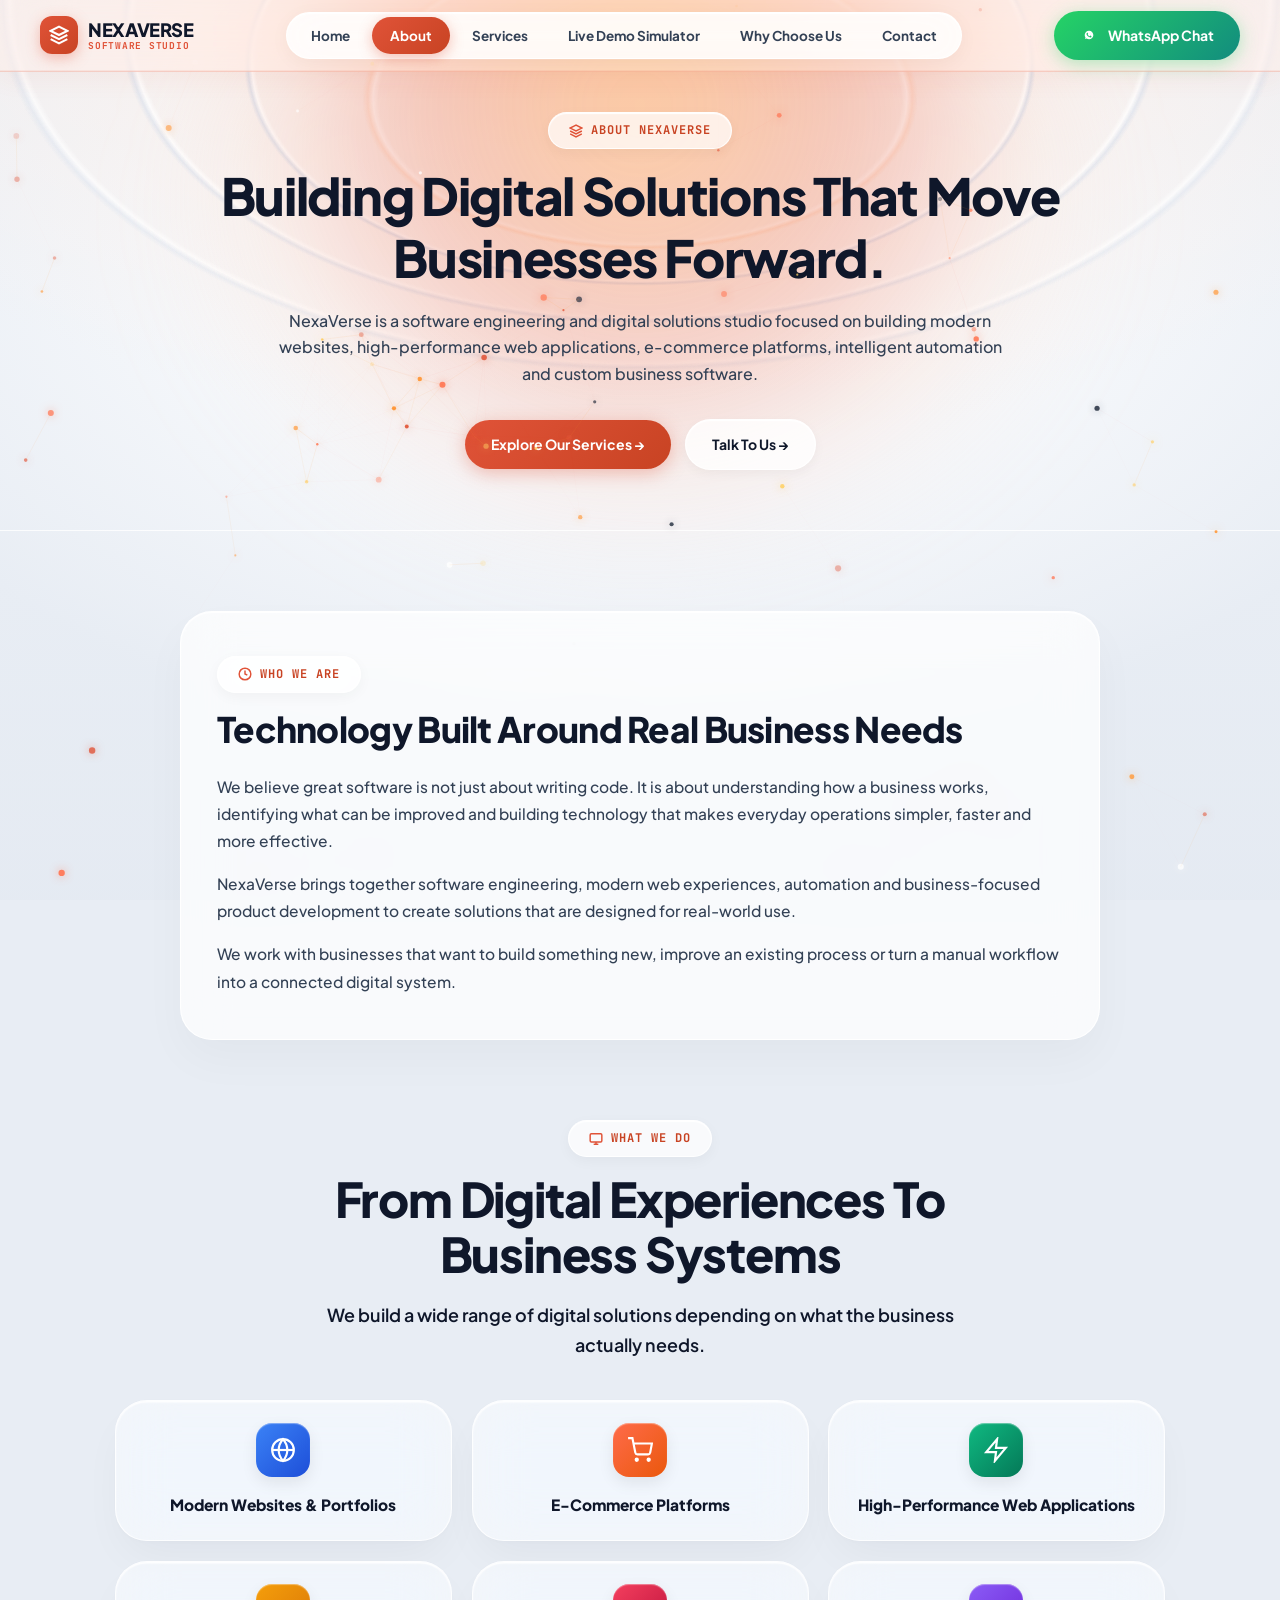
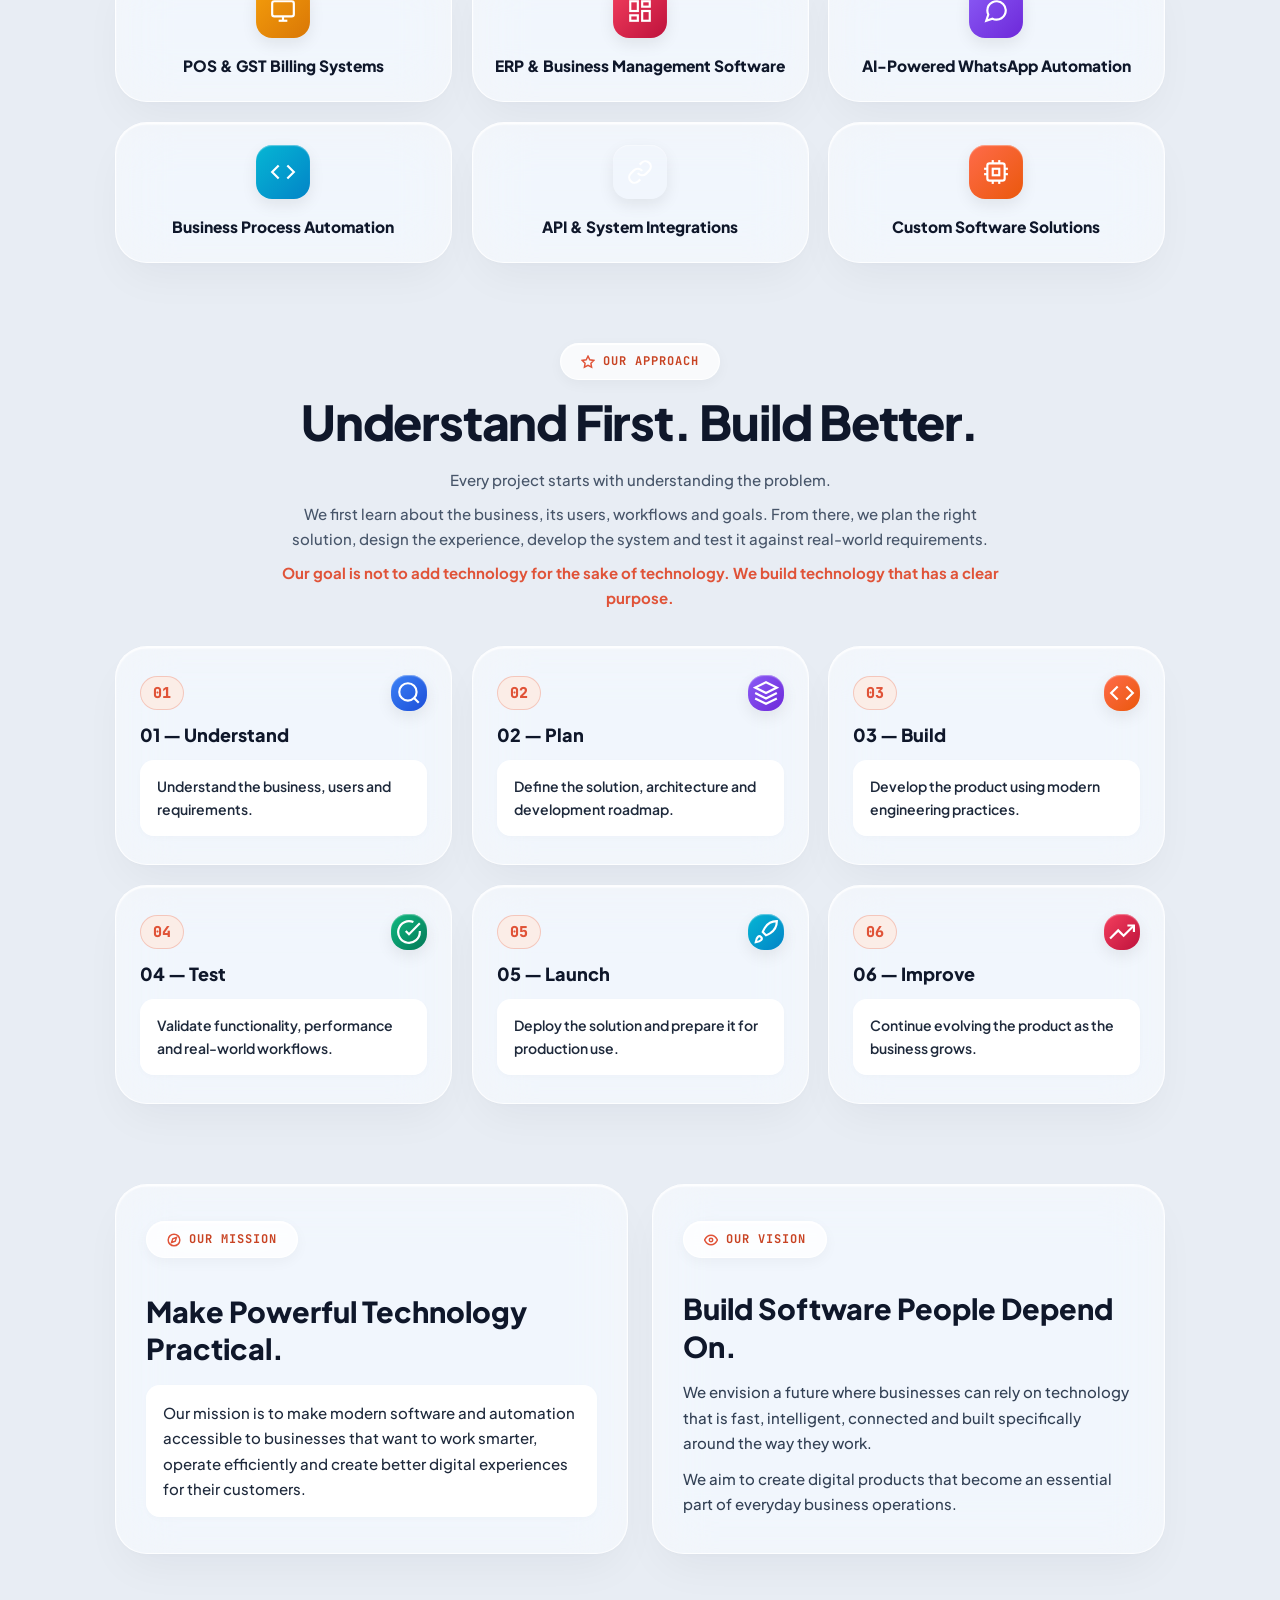
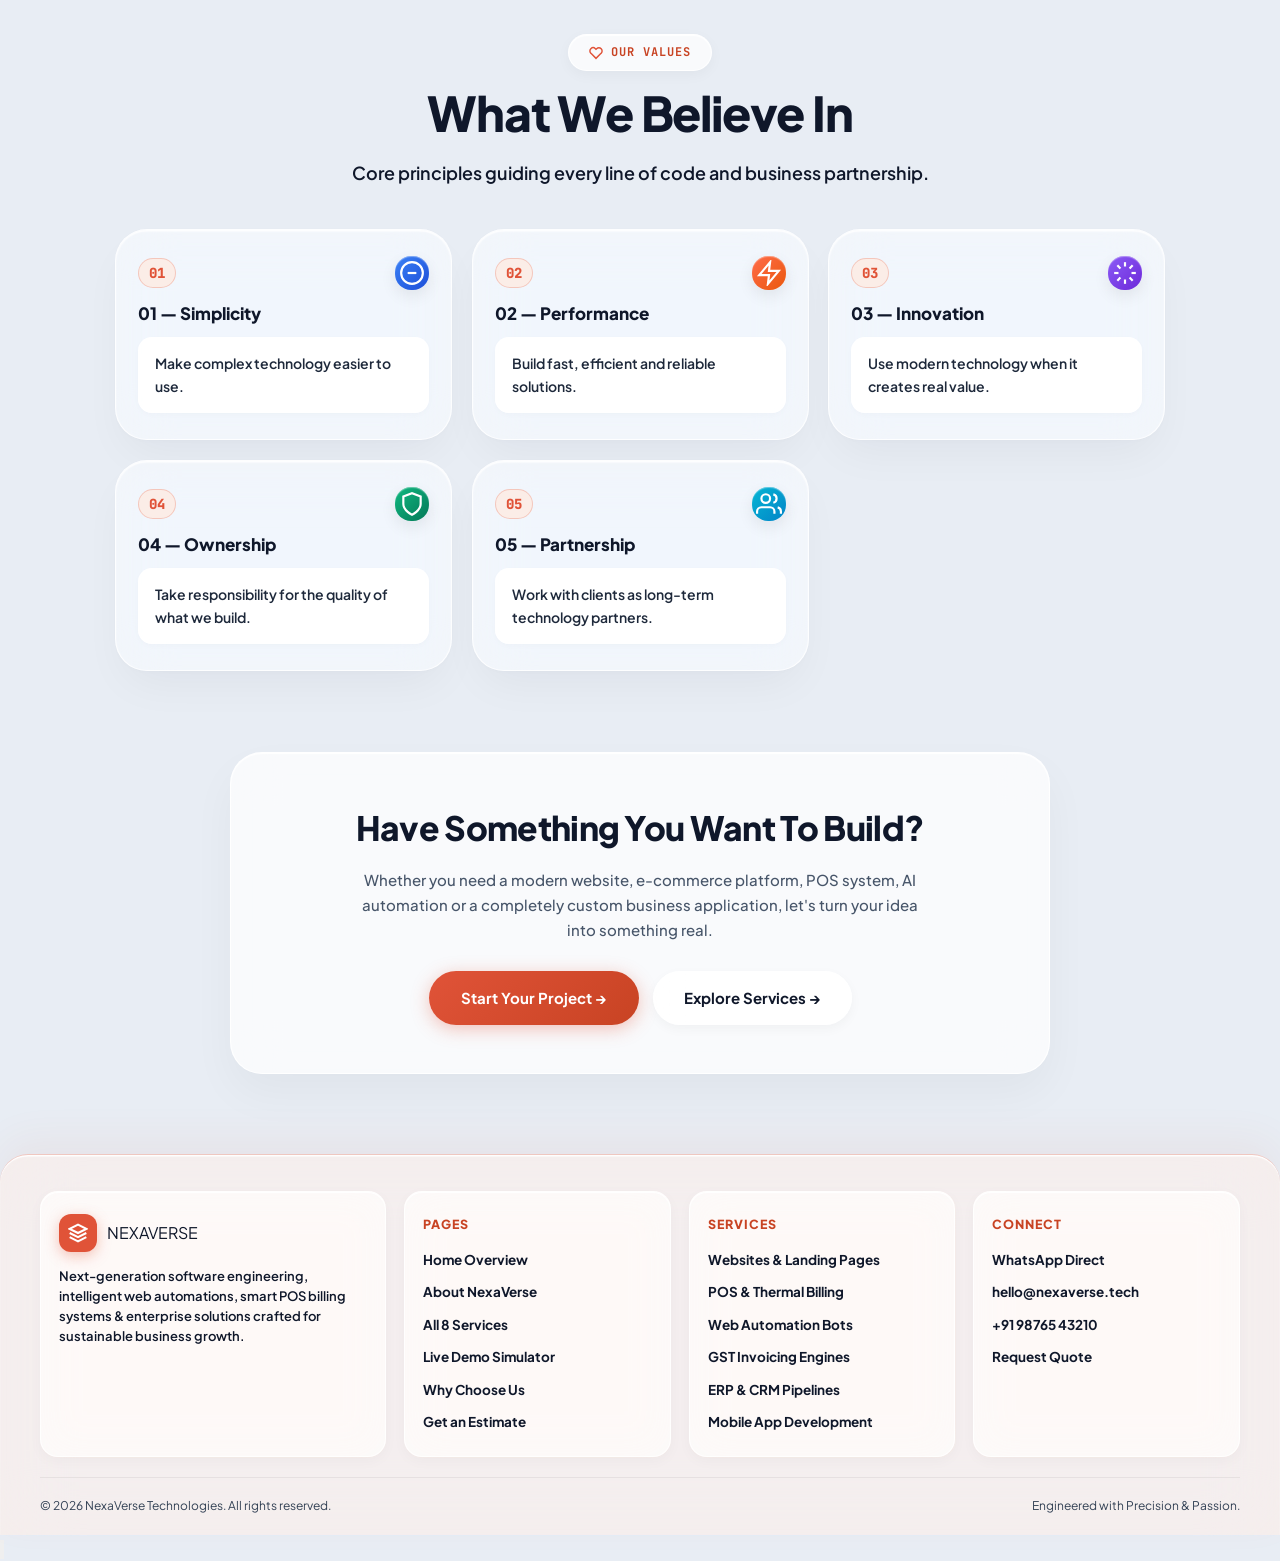
==== about.html @ d731caa4 "Initial website" ====
<!DOCTYPE html>
<html lang="en">
<head>
  <meta charset="UTF-8">
  <meta name="viewport" content="width=device-width, initial-scale=1.0">
  <title>About NexaVerse | Engineering & Digital Solutions Studio</title>
  <meta name="description" content="NexaVerse is a software engineering and digital solutions studio building modern websites, web apps, e-commerce, POS systems, and intelligent business automations.">
  
  <link rel="stylesheet" href="css/design-tokens.css">
  <link rel="stylesheet" href="css/style.css">
  <link rel="stylesheet" href="css/responsive.css">
</head>
<body>

  <!-- Ambient Horizon Orbit Rings & 3D Glowing Background -->
  <div class="site-bg-ambient" aria-hidden="true">
    <div class="bg-studio-rings"></div>
    <div class="bg-neural-glow-1"></div>
  </div>
  <canvas id="bg-canvas"></canvas>

  <!-- Navigation Bar -->
  <nav class="navbar" id="navbar">
    <div class="container navbar-container">
      <a href="index.html" class="brand-logo">
        <div class="logo-icon">
          <svg viewBox="0 0 24 24" fill="none" stroke="currentColor" stroke-width="2.5">
            <polygon points="12 2 2 7 12 12 22 7 12 2"></polygon>
            <polyline points="2 17 12 22 22 17"></polyline>
            <polyline points="2 12 12 17 22 12"></polyline>
          </svg>
        </div>
        <div class="brand-text-block">
          <span class="brand-name">NEXAVERSE</span>
          <span class="brand-tag">SOFTWARE STUDIO</span>
        </div>
      </a>

      <ul class="nav-menu" id="nav-menu">
        <li><a href="index.html" class="nav-link">Home</a></li>
        <li><a href="about.html" class="nav-link active">About</a></li>
        <li><a href="services.html" class="nav-link">Services</a></li>
        <li><a href="simulators.html" class="nav-link">Live Demo Simulator</a></li>
        <li><a href="why-us.html" class="nav-link">Why Choose Us</a></li>
        <li><a href="contact.html" class="nav-link">Contact</a></li>
      </ul>

      <div class="nav-actions">
        <a href="https://api.whatsapp.com/send?phone=919876543210&text=Hi%20NexaVerse,%20I%20want%20to%20discuss%20a%20project" target="_blank" class="btn btn-whatsapp">
          <svg width="18" height="18" viewBox="0 0 24 24" fill="currentColor">
            <path d="M12.031 6.172c-3.181 0-5.767 2.586-5.768 5.766-.001 1.298.38 2.27 1.019 3.287l-.582 2.128 2.182-.573c.978.58 1.911.928 3.145.929 3.178 0 5.767-2.587 5.768-5.766.001-3.187-2.575-5.771-5.764-5.771zm3.392 8.244c-.144.405-.837.774-1.17.824-.312.045-.694.072-2.189-.553-1.619-.676-2.652-2.327-2.733-2.434-.08-.106-.653-.872-.653-1.662 0-.79.414-1.178.559-1.341.144-.162.315-.203.42-.203.104 0 .209.002.301.006.096.004.226-.037.353.27.13.315.446 1.088.486 1.168.04.08.067.174.013.28-.053.106-.08.172-.16.265-.08.093-.169.208-.241.279-.08.08-.163.167-.07.327.094.16.417.689.896 1.115.617.549 1.137.719 1.297.799.16.08.254.07.348-.04.094-.108.401-.468.508-.629.107-.162.214-.135.361-.08.148.053.935.441 1.096.521.161.08.268.12.308.188.04.068.04.392-.104.797z"/>
          </svg>
          WhatsApp Chat
        </a>
        <button class="nav-toggle" id="nav-toggle" aria-label="Toggle navigation">
          <svg width="24" height="24" viewBox="0 0 24 24" fill="none" stroke="currentColor" stroke-width="2">
            <line x1="3" y1="12" x2="21" y2="12"></line>
            <line x1="3" y1="6" x2="21" y2="6"></line>
            <line x1="3" y1="18" x2="21" y2="18"></line>
          </svg>
        </button>
      </div>
    </div>
  </nav>

  <!-- Page Hero Header -->
  <header class="page-hero-header" style="padding:calc(var(--header-height) + 40px) 0 60px 0;">
    <div class="container" style="text-align:center;">
      <div class="section-badge" style="margin-bottom:16px;">
        <svg width="14" height="14" viewBox="0 0 24 24" fill="none" stroke="currentColor" stroke-width="2.5">
          <path d="M12 2L2 7l10 5 10-5-10-5z"></path>
          <path d="M2 17l10 5 10-5"></path>
          <path d="M2 12l10 5 10-5"></path>
        </svg>
        <span>ABOUT NEXAVERSE</span>
      </div>
      <h1 class="section-title" style="max-width:840px;margin:0 auto 20px auto;font-size:clamp(2rem, 4vw, 3.2rem);line-height:1.2;">
        Building Digital Solutions That Move Businesses Forward.
      </h1>
      <p class="section-subtitle" style="max-width:740px;margin:0 auto 32px auto;font-size:16px;line-height:1.65;color:#475569;font-weight:500;">
        NexaVerse is a software engineering and digital solutions studio focused on building modern websites, high-performance web applications, e-commerce platforms, intelligent automation and custom business software.
      </p>
      <div class="hero-actions" style="display:flex;justify-content:center;gap:14px;flex-wrap:wrap;">
        <a href="services.html" class="btn btn-primary">
          Explore Our Services &rarr;
        </a>
        <a href="contact.html" class="btn btn-secondary">
          Talk To Us &rarr;
        </a>
      </div>
    </div>
  </header>

  <!-- Main Content -->
  <main>

    <!-- SECTION 01: WHO WE ARE -->
    <section class="section" style="padding-top:20px;padding-bottom:60px;">
      <div class="container">
        <div style="background:rgba(255,255,255,0.72);backdrop-filter:blur(24px);-webkit-backdrop-filter:blur(24px);border:1px solid rgba(255,255,255,0.92);border-radius:var(--radius-xl);padding:44px 36px;box-shadow:inset 0 1px 1px #FFFFFF, 0 20px 45px rgba(0,0,0,0.03);max-width:920px;margin:0 auto;">
          <div class="section-badge" style="margin-bottom:14px;">
            <svg width="14" height="14" viewBox="0 0 24 24" fill="none" stroke="currentColor" stroke-width="2.5"><circle cx="12" cy="12" r="10"></circle><polyline points="12 6 12 12 16 14"></polyline></svg>
            <span>WHO WE ARE</span>
          </div>
          <h2 style="font-size:clamp(1.5rem, 3vw, 2.2rem);font-weight:800;color:var(--text-primary);margin-bottom:22px;letter-spacing:-0.02em;line-height:1.25;">
            Technology Built Around Real Business Needs
          </h2>
          <div style="display:flex;flex-direction:column;gap:16px;font-size:15.5px;line-height:1.75;color:#334155;font-weight:500;">
            <p style="margin:0;">
              We believe great software is not just about writing code. It is about understanding how a business works, identifying what can be improved and building technology that makes everyday operations simpler, faster and more effective.
            </p>
            <p style="margin:0;">
              NexaVerse brings together software engineering, modern web experiences, automation and business-focused product development to create solutions that are designed for real-world use.
            </p>
            <p style="margin:0;">
              We work with businesses that want to build something new, improve an existing process or turn a manual workflow into a connected digital system.
            </p>
          </div>
        </div>
      </div>
    </section>

    <!-- SECTION 02: WHAT WE DO -->
    <section class="section" style="padding-top:20px;padding-bottom:60px;">
      <div class="container">
        <div class="section-header" style="text-align:center;margin-bottom:40px;">
          <div class="section-badge" style="margin-bottom:14px;">
            <svg width="14" height="14" viewBox="0 0 24 24" fill="none" stroke="currentColor" stroke-width="2.5"><rect x="2" y="3" width="20" height="14" rx="2"/><line x1="8" y1="21" x2="16" y2="21"/><line x1="12" y1="17" x2="12" y2="21"/></svg>
            <span>WHAT WE DO</span>
          </div>
          <h2 class="section-title">From Digital Experiences To Business Systems</h2>
          <p class="section-subtitle" style="max-width:680px;margin:0 auto;">
            We build a wide range of digital solutions depending on what the business actually needs.
          </p>
        </div>

        <div style="display:grid;grid-template-columns:repeat(auto-fit, minmax(280px, 1fr));gap:20px;max-width:1050px;margin:0 auto;">
          
          <div class="service-card tilt-card" style="padding:22px 20px;display:flex;align-items:center;gap:16px;">
            <div class="app-icon-squircle app-icon-blue" style="flex-shrink:0;">
              <svg viewBox="0 0 24 24" fill="none" stroke="currentColor" stroke-width="2"><circle cx="12" cy="12" r="10"></circle><line x1="2" y1="12" x2="22" y2="12"></line><path d="M12 2a15.3 15.3 0 0 1 4 10 15.3 15.3 0 0 1-4 10 15.3 15.3 0 0 1-4-10 15.3 15.3 0 0 1 4-10z"></path></svg>
            </div>
            <div>
              <h3 style="font-size:15.5px;font-weight:800;color:var(--text-primary);margin:0;">Modern Websites & Portfolios</h3>
            </div>
          </div>

          <div class="service-card tilt-card" style="padding:22px 20px;display:flex;align-items:center;gap:16px;">
            <div class="app-icon-squircle app-icon-orange" style="flex-shrink:0;">
              <svg viewBox="0 0 24 24" fill="none" stroke="currentColor" stroke-width="2"><circle cx="9" cy="21" r="1"></circle><circle cx="20" cy="21" r="1"></circle><path d="M1 1h4l2.68 13.39a2 2 0 0 0 2 1.61h9.72a2 2 0 0 0 2-1.61L23 6H6"></path></svg>
            </div>
            <div>
              <h3 style="font-size:15.5px;font-weight:800;color:var(--text-primary);margin:0;">E-Commerce Platforms</h3>
            </div>
          </div>

          <div class="service-card tilt-card" style="padding:22px 20px;display:flex;align-items:center;gap:16px;">
            <div class="app-icon-squircle app-icon-emerald" style="flex-shrink:0;">
              <svg viewBox="0 0 24 24" fill="none" stroke="currentColor" stroke-width="2"><polygon points="13 2 3 14 12 14 11 22 21 10 12 10 13 2"></polygon></svg>
            </div>
            <div>
              <h3 style="font-size:15.5px;font-weight:800;color:var(--text-primary);margin:0;">High-Performance Web Applications</h3>
            </div>
          </div>

          <div class="service-card tilt-card" style="padding:22px 20px;display:flex;align-items:center;gap:16px;">
            <div class="app-icon-squircle app-icon-amber" style="flex-shrink:0;">
              <svg viewBox="0 0 24 24" fill="none" stroke="currentColor" stroke-width="2"><rect x="2" y="3" width="20" height="14" rx="2"/><line x1="8" y1="21" x2="16" y2="21"/><line x1="12" y1="17" x2="12" y2="21"/></svg>
            </div>
            <div>
              <h3 style="font-size:15.5px;font-weight:800;color:var(--text-primary);margin:0;">POS & GST Billing Systems</h3>
            </div>
          </div>

          <div class="service-card tilt-card" style="padding:22px 20px;display:flex;align-items:center;gap:16px;">
            <div class="app-icon-squircle app-icon-rose" style="flex-shrink:0;">
              <svg viewBox="0 0 24 24" fill="none" stroke="currentColor" stroke-width="2"><rect x="3" y="3" width="7" height="9"/><rect x="14" y="3" width="7" height="5"/><rect x="14" y="12" width="7" height="9"/><rect x="3" y="16" width="7" height="5"/></svg>
            </div>
            <div>
              <h3 style="font-size:15.5px;font-weight:800;color:var(--text-primary);margin:0;">ERP & Business Management Software</h3>
            </div>
          </div>

          <div class="service-card tilt-card" style="padding:22px 20px;display:flex;align-items:center;gap:16px;">
            <div class="app-icon-squircle app-icon-purple" style="flex-shrink:0;">
              <svg viewBox="0 0 24 24" fill="none" stroke="currentColor" stroke-width="2"><path d="M21 11.5a8.38 8.38 0 0 1-.9 3.8 8.5 8.5 0 0 1-7.6 4.7 8.38 8.38 0 0 1-3.8-.9L3 21l1.9-5.7a8.38 8.38 0 0 1-.9-3.8 8.5 8.5 0 0 1 4.7-7.6 8.38 8.38 0 0 1 3.8-.9h.5a8.48 8.48 0 0 1 8 8v.5z"></path></svg>
            </div>
            <div>
              <h3 style="font-size:15.5px;font-weight:800;color:var(--text-primary);margin:0;">AI-Powered WhatsApp Automation</h3>
            </div>
          </div>

          <div class="service-card tilt-card" style="padding:22px 20px;display:flex;align-items:center;gap:16px;">
            <div class="app-icon-squircle app-icon-cyan" style="flex-shrink:0;">
              <svg viewBox="0 0 24 24" fill="none" stroke="currentColor" stroke-width="2"><polyline points="16 18 22 12 16 6"></polyline><polyline points="8 6 2 12 8 18"></polyline></svg>
            </div>
            <div>
              <h3 style="font-size:15.5px;font-weight:800;color:var(--text-primary);margin:0;">Business Process Automation</h3>
            </div>
          </div>

          <div class="service-card tilt-card" style="padding:22px 20px;display:flex;align-items:center;gap:16px;">
            <div class="app-icon-squircle app-icon-indigo" style="flex-shrink:0;">
              <svg viewBox="0 0 24 24" fill="none" stroke="currentColor" stroke-width="2"><path d="M10 13a5 5 0 0 0 7.54.54l3-3a5 5 0 0 0-7.07-7.07l-1.72 1.71"></path><path d="M14 11a5 5 0 0 0-7.54-.54l-3 3a5 5 0 0 0 7.07 7.07l1.71-1.71"></path></svg>
            </div>
            <div>
              <h3 style="font-size:15.5px;font-weight:800;color:var(--text-primary);margin:0;">API & System Integrations</h3>
            </div>
          </div>

          <div class="service-card tilt-card" style="padding:22px 20px;display:flex;align-items:center;gap:16px;">
            <div class="app-icon-squircle app-icon-orange" style="flex-shrink:0;">
              <svg viewBox="0 0 24 24" fill="none" stroke="currentColor" stroke-width="2"><rect x="4" y="4" width="16" height="16" rx="2" ry="2"></rect><rect x="9" y="9" width="6" height="6"></rect><line x1="9" y1="1" x2="9" y2="4"></line><line x1="15" y1="1" x2="15" y2="4"></line><line x1="9" y1="20" x2="9" y2="23"></line><line x1="15" y1="20" x2="15" y2="23"></line><line x1="20" y1="9" x2="23" y2="9"></line><line x1="20" y1="14" x2="23" y2="14"></line><line x1="1" y1="9" x2="4" y2="9"></line><line x1="1" y1="14" x2="4" y2="14"></line></svg>
            </div>
            <div>
              <h3 style="font-size:15.5px;font-weight:800;color:var(--text-primary);margin:0;">Custom Software Solutions</h3>
            </div>
          </div>

        </div>
      </div>
    </section>

    <!-- SECTION 03: OUR APPROACH -->
    <section class="section" style="padding-top:20px;padding-bottom:60px;">
      <div class="container">
        <div class="section-header" style="text-align:center;margin-bottom:36px;">
          <div class="section-badge" style="margin-bottom:14px;">
            <svg width="14" height="14" viewBox="0 0 24 24" fill="none" stroke="currentColor" stroke-width="2.5"><polygon points="12 2 15.09 8.26 22 9.27 17 14.14 18.18 21.02 12 17.77 5.82 21.02 7 14.14 2 9.27 8.91 8.26 12 2"></polygon></svg>
            <span>OUR APPROACH</span>
          </div>
          <h2 class="section-title">Understand First. Build Better.</h2>
          <div style="max-width:720px;margin:16px auto 0 auto;font-size:15px;line-height:1.7;color:#475569;font-weight:500;">
            <p style="margin-bottom:8px;">Every project starts with understanding the problem.</p>
            <p style="margin-bottom:8px;">We first learn about the business, its users, workflows and goals. From there, we plan the right solution, design the experience, develop the system and test it against real-world requirements.</p>
            <p style="margin:0;font-weight:700;color:var(--terracotta-primary);">Our goal is not to add technology for the sake of technology. We build technology that has a clear purpose.</p>
          </div>
        </div>

        <div style="display:grid;grid-template-columns:repeat(auto-fit, minmax(300px, 1fr));gap:20px;max-width:1050px;margin:0 auto;">
          
          <!-- Step 01 -->
          <div class="service-card tilt-card" style="padding:28px 24px;display:flex;flex-direction:column;gap:10px;">
            <div style="display:flex;align-items:center;justify-content:space-between;">
              <span style="font-family:var(--font-mono);font-size:15px;font-weight:800;color:var(--terracotta-primary);background:rgba(253,235,227,0.85);padding:4px 12px;border-radius:var(--radius-full);border:1px solid rgba(224,83,56,0.25);">01</span>
              <div class="app-icon-squircle app-icon-blue" style="width:36px;height:36px;">
                <svg width="18" height="18" viewBox="0 0 24 24" fill="none" stroke="currentColor" stroke-width="2"><circle cx="11" cy="11" r="8"></circle><line x1="21" y1="21" x2="16.65" y2="16.65"></line></svg>
              </div>
            </div>
            <h3 style="font-size:18px;font-weight:800;color:var(--text-primary);margin:0;">01 — Understand</h3>
            <p class="service-desc" style="margin:0;">Understand the business, users and requirements.</p>
          </div>

          <!-- Step 02 -->
          <div class="service-card tilt-card" style="padding:28px 24px;display:flex;flex-direction:column;gap:10px;">
            <div style="display:flex;align-items:center;justify-content:space-between;">
              <span style="font-family:var(--font-mono);font-size:15px;font-weight:800;color:var(--terracotta-primary);background:rgba(253,235,227,0.85);padding:4px 12px;border-radius:var(--radius-full);border:1px solid rgba(224,83,56,0.25);">02</span>
              <div class="app-icon-squircle app-icon-purple" style="width:36px;height:36px;">
                <svg width="18" height="18" viewBox="0 0 24 24" fill="none" stroke="currentColor" stroke-width="2"><polygon points="12 2 2 7 12 12 22 7 12 2"></polygon><polyline points="2 17 12 22 22 17"></polyline><polyline points="2 12 12 17 22 12"></polyline></svg>
              </div>
            </div>
            <h3 style="font-size:18px;font-weight:800;color:var(--text-primary);margin:0;">02 — Plan</h3>
            <p class="service-desc" style="margin:0;">Define the solution, architecture and development roadmap.</p>
          </div>

          <!-- Step 03 -->
          <div class="service-card tilt-card" style="padding:28px 24px;display:flex;flex-direction:column;gap:10px;">
            <div style="display:flex;align-items:center;justify-content:space-between;">
              <span style="font-family:var(--font-mono);font-size:15px;font-weight:800;color:var(--terracotta-primary);background:rgba(253,235,227,0.85);padding:4px 12px;border-radius:var(--radius-full);border:1px solid rgba(224,83,56,0.25);">03</span>
              <div class="app-icon-squircle app-icon-orange" style="width:36px;height:36px;">
                <svg width="18" height="18" viewBox="0 0 24 24" fill="none" stroke="currentColor" stroke-width="2"><polyline points="16 18 22 12 16 6"></polyline><polyline points="8 6 2 12 8 18"></polyline></svg>
              </div>
            </div>
            <h3 style="font-size:18px;font-weight:800;color:var(--text-primary);margin:0;">03 — Build</h3>
            <p class="service-desc" style="margin:0;">Develop the product using modern engineering practices.</p>
          </div>

          <!-- Step 04 -->
          <div class="service-card tilt-card" style="padding:28px 24px;display:flex;flex-direction:column;gap:10px;">
            <div style="display:flex;align-items:center;justify-content:space-between;">
              <span style="font-family:var(--font-mono);font-size:15px;font-weight:800;color:var(--terracotta-primary);background:rgba(253,235,227,0.85);padding:4px 12px;border-radius:var(--radius-full);border:1px solid rgba(224,83,56,0.25);">04</span>
              <div class="app-icon-squircle app-icon-emerald" style="width:36px;height:36px;">
                <svg width="18" height="18" viewBox="0 0 24 24" fill="none" stroke="currentColor" stroke-width="2"><path d="M22 11.08V12a10 10 0 1 1-5.93-9.14"></path><polyline points="22 4 12 14.01 9 11.01"></polyline></svg>
              </div>
            </div>
            <h3 style="font-size:18px;font-weight:800;color:var(--text-primary);margin:0;">04 — Test</h3>
            <p class="service-desc" style="margin:0;">Validate functionality, performance and real-world workflows.</p>
          </div>

          <!-- Step 05 -->
          <div class="service-card tilt-card" style="padding:28px 24px;display:flex;flex-direction:column;gap:10px;">
            <div style="display:flex;align-items:center;justify-content:space-between;">
              <span style="font-family:var(--font-mono);font-size:15px;font-weight:800;color:var(--terracotta-primary);background:rgba(253,235,227,0.85);padding:4px 12px;border-radius:var(--radius-full);border:1px solid rgba(224,83,56,0.25);">05</span>
              <div class="app-icon-squircle app-icon-cyan" style="width:36px;height:36px;">
                <svg width="18" height="18" viewBox="0 0 24 24" fill="none" stroke="currentColor" stroke-width="2"><path d="M4.5 16.5c-1.5 1.26-2 5-2 5s3.74-.5 5-2c.71-.84.7-2.13-.09-2.91a2.18 2.18 0 0 0-2.91-.09z"></path><path d="M12 15l-3-3a22 22 0 0 1 2-3.95A12.88 12.88 0 0 1 22 2c0 2.72-.78 7.5-6 11a22.35 22.35 0 0 1-4 2z"></path></svg>
              </div>
            </div>
            <h3 style="font-size:18px;font-weight:800;color:var(--text-primary);margin:0;">05 — Launch</h3>
            <p class="service-desc" style="margin:0;">Deploy the solution and prepare it for production use.</p>
          </div>

          <!-- Step 06 -->
          <div class="service-card tilt-card" style="padding:28px 24px;display:flex;flex-direction:column;gap:10px;">
            <div style="display:flex;align-items:center;justify-content:space-between;">
              <span style="font-family:var(--font-mono);font-size:15px;font-weight:800;color:var(--terracotta-primary);background:rgba(253,235,227,0.85);padding:4px 12px;border-radius:var(--radius-full);border:1px solid rgba(224,83,56,0.25);">06</span>
              <div class="app-icon-squircle app-icon-rose" style="width:36px;height:36px;">
                <svg width="18" height="18" viewBox="0 0 24 24" fill="none" stroke="currentColor" stroke-width="2"><polyline points="23 6 13.5 15.5 8.5 10.5 1 18"></polyline><polyline points="17 6 23 6 23 12"></polyline></svg>
              </div>
            </div>
            <h3 style="font-size:18px;font-weight:800;color:var(--text-primary);margin:0;">06 — Improve</h3>
            <p class="service-desc" style="margin:0;">Continue evolving the product as the business grows.</p>
          </div>

        </div>
      </div>
    </section>

    <!-- SECTION 04 & 05: OUR MISSION & OUR VISION -->
    <section class="section" style="padding-top:20px;padding-bottom:60px;">
      <div class="container">
        <div style="display:grid;grid-template-columns:repeat(auto-fit, minmax(320px, 1fr));gap:24px;max-width:1050px;margin:0 auto;">
          
          <!-- MISSION -->
          <div class="service-card tilt-card" style="padding:36px 30px;display:flex;flex-direction:column;gap:14px;">
            <div class="section-badge" style="align-self:flex-start;">
              <svg width="14" height="14" viewBox="0 0 24 24" fill="none" stroke="currentColor" stroke-width="2.5"><circle cx="12" cy="12" r="10"></circle><polygon points="16.24 7.76 14.12 14.12 7.76 16.24 9.88 9.88 16.24 7.76"></polygon></svg>
              <span>OUR MISSION</span>
            </div>
            <h2 style="font-size:clamp(1.4rem, 2.5vw, 1.8rem);font-weight:800;color:var(--text-primary);margin:0;line-height:1.3;">
              Make Powerful Technology Practical.
            </h2>
            <p class="service-desc" style="font-size:15px;line-height:1.7;color:#334155;margin:0;font-weight:500;">
              Our mission is to make modern software and automation accessible to businesses that want to work smarter, operate efficiently and create better digital experiences for their customers.
            </p>
          </div>

          <!-- VISION -->
          <div class="service-card tilt-card" style="padding:36px 30px;display:flex;flex-direction:column;gap:14px;">
            <div class="section-badge" style="align-self:flex-start;">
              <svg width="14" height="14" viewBox="0 0 24 24" fill="none" stroke="currentColor" stroke-width="2.5"><path d="M1 12s4-8 11-8 11 8 11 8-4 8-11 8-11-8-11-8z"></path><circle cx="12" cy="12" r="3"></circle></svg>
              <span>OUR VISION</span>
            </div>
            <h2 style="font-size:clamp(1.4rem, 2.5vw, 1.8rem);font-weight:800;color:var(--text-primary);margin:0;line-height:1.3;">
              Build Software People Depend On.
            </h2>
            <div style="display:flex;flex-direction:column;gap:10px;font-size:15px;line-height:1.7;color:#334155;font-weight:500;">
              <p style="margin:0;">
                We envision a future where businesses can rely on technology that is fast, intelligent, connected and built specifically around the way they work.
              </p>
              <p style="margin:0;">
                We aim to create digital products that become an essential part of everyday business operations.
              </p>
            </div>
          </div>

        </div>
      </div>
    </section>

    <!-- SECTION 06: OUR VALUES -->
    <section class="section" style="padding-top:20px;padding-bottom:60px;">
      <div class="container">
        <div class="section-header" style="text-align:center;margin-bottom:40px;">
          <div class="section-badge" style="margin-bottom:14px;">
            <svg width="14" height="14" viewBox="0 0 24 24" fill="none" stroke="currentColor" stroke-width="2.5"><path d="M20.84 4.61a5.5 5.5 0 0 0-7.78 0L12 5.67l-1.06-1.06a5.5 5.5 0 0 0-7.78 7.78l1.06 1.06L12 21.23l7.78-7.78 1.06-1.06a5.5 5.5 0 0 0 0-7.78z"></path></svg>
            <span>OUR VALUES</span>
          </div>
          <h2 class="section-title">What We Believe In</h2>
          <p class="section-subtitle">Core principles guiding every line of code and business partnership.</p>
        </div>

        <div style="display:grid;grid-template-columns:repeat(auto-fit, minmax(260px, 1fr));gap:20px;max-width:1050px;margin:0 auto;">
          
          <!-- Value 01 -->
          <div class="service-card tilt-card" style="padding:26px 22px;display:flex;flex-direction:column;gap:10px;">
            <div style="display:flex;align-items:center;justify-content:space-between;">
              <span style="font-family:var(--font-mono);font-size:14px;font-weight:800;color:var(--terracotta-primary);background:rgba(253,235,227,0.85);padding:3px 10px;border-radius:var(--radius-full);border:1px solid rgba(224,83,56,0.25);">01</span>
              <div class="app-icon-squircle app-icon-blue" style="width:34px;height:34px;">
                <svg width="16" height="16" viewBox="0 0 24 24" fill="none" stroke="currentColor" stroke-width="2"><circle cx="12" cy="12" r="10"></circle><path d="M8 12h8"></path></svg>
              </div>
            </div>
            <h3 style="font-size:17px;font-weight:800;color:var(--text-primary);margin:0;">01 — Simplicity</h3>
            <p class="service-desc" style="margin:0;">Make complex technology easier to use.</p>
          </div>

          <!-- Value 02 -->
          <div class="service-card tilt-card" style="padding:26px 22px;display:flex;flex-direction:column;gap:10px;">
            <div style="display:flex;align-items:center;justify-content:space-between;">
              <span style="font-family:var(--font-mono);font-size:14px;font-weight:800;color:var(--terracotta-primary);background:rgba(253,235,227,0.85);padding:3px 10px;border-radius:var(--radius-full);border:1px solid rgba(224,83,56,0.25);">02</span>
              <div class="app-icon-squircle app-icon-orange" style="width:34px;height:34px;">
                <svg width="16" height="16" viewBox="0 0 24 24" fill="none" stroke="currentColor" stroke-width="2"><polygon points="13 2 3 14 12 14 11 22 21 10 12 10 13 2"></polygon></svg>
              </div>
            </div>
            <h3 style="font-size:17px;font-weight:800;color:var(--text-primary);margin:0;">02 — Performance</h3>
            <p class="service-desc" style="margin:0;">Build fast, efficient and reliable solutions.</p>
          </div>

          <!-- Value 03 -->
          <div class="service-card tilt-card" style="padding:26px 22px;display:flex;flex-direction:column;gap:10px;">
            <div style="display:flex;align-items:center;justify-content:space-between;">
              <span style="font-family:var(--font-mono);font-size:14px;font-weight:800;color:var(--terracotta-primary);background:rgba(253,235,227,0.85);padding:3px 10px;border-radius:var(--radius-full);border:1px solid rgba(224,83,56,0.25);">03</span>
              <div class="app-icon-squircle app-icon-purple" style="width:34px;height:34px;">
                <svg width="16" height="16" viewBox="0 0 24 24" fill="none" stroke="currentColor" stroke-width="2"><line x1="12" y1="2" x2="12" y2="6"></line><line x1="12" y1="18" x2="12" y2="22"></line><line x1="4.93" y1="4.93" x2="7.76" y2="7.76"></line><line x1="16.24" y1="16.24" x2="19.07" y2="19.07"></line><line x1="2" y1="12" x2="6" y2="12"></line><line x1="18" y1="12" x2="22" y2="12"></line><line x1="4.93" y1="19.07" x2="7.76" y2="16.24"></line><line x1="16.24" y1="7.76" x2="19.07" y2="4.93"></line></svg>
              </div>
            </div>
            <h3 style="font-size:17px;font-weight:800;color:var(--text-primary);margin:0;">03 — Innovation</h3>
            <p class="service-desc" style="margin:0;">Use modern technology when it creates real value.</p>
          </div>

          <!-- Value 04 -->
          <div class="service-card tilt-card" style="padding:26px 22px;display:flex;flex-direction:column;gap:10px;">
            <div style="display:flex;align-items:center;justify-content:space-between;">
              <span style="font-family:var(--font-mono);font-size:14px;font-weight:800;color:var(--terracotta-primary);background:rgba(253,235,227,0.85);padding:3px 10px;border-radius:var(--radius-full);border:1px solid rgba(224,83,56,0.25);">04</span>
              <div class="app-icon-squircle app-icon-emerald" style="width:34px;height:34px;">
                <svg width="16" height="16" viewBox="0 0 24 24" fill="none" stroke="currentColor" stroke-width="2"><path d="M12 22s8-4 8-10V5l-8-3-8 3v7c0 6 8 10 8 10z"></path></svg>
              </div>
            </div>
            <h3 style="font-size:17px;font-weight:800;color:var(--text-primary);margin:0;">04 — Ownership</h3>
            <p class="service-desc" style="margin:0;">Take responsibility for the quality of what we build.</p>
          </div>

          <!-- Value 05 -->
          <div class="service-card tilt-card" style="padding:26px 22px;display:flex;flex-direction:column;gap:10px;">
            <div style="display:flex;align-items:center;justify-content:space-between;">
              <span style="font-family:var(--font-mono);font-size:14px;font-weight:800;color:var(--terracotta-primary);background:rgba(253,235,227,0.85);padding:3px 10px;border-radius:var(--radius-full);border:1px solid rgba(224,83,56,0.25);">05</span>
              <div class="app-icon-squircle app-icon-cyan" style="width:34px;height:34px;">
                <svg width="16" height="16" viewBox="0 0 24 24" fill="none" stroke="currentColor" stroke-width="2"><path d="M17 21v-2a4 4 0 0 0-4-4H5a4 4 0 0 0-4 4v2"></path><circle cx="9" cy="7" r="4"></circle><path d="M23 21v-2a4 4 0 0 0-3-3.87"></path><path d="M16 3.13a4 4 0 0 1 0 7.75"></path></svg>
              </div>
            </div>
            <h3 style="font-size:17px;font-weight:800;color:var(--text-primary);margin:0;">05 — Partnership</h3>
            <p class="service-desc" style="margin:0;">Work with clients as long-term technology partners.</p>
          </div>

        </div>
      </div>
    </section>

    <!-- FINAL CTA -->
    <section class="section" style="padding-top:20px;padding-bottom:80px;">
      <div class="container">
        <div style="background:rgba(255,255,255,0.72);backdrop-filter:blur(24px);-webkit-backdrop-filter:blur(24px);border:1px solid rgba(255,255,255,0.92);border-radius:var(--radius-xl);padding:48px 32px;text-align:center;box-shadow:inset 0 1px 1px #FFFFFF, 0 20px 45px rgba(0,0,0,0.04);max-width:820px;margin:0 auto;">
          <h2 style="font-size:clamp(1.5rem, 3.2vw, 2.1rem);font-weight:800;color:var(--text-primary);margin-bottom:14px;letter-spacing:-0.02em;">
            Have Something You Want To Build?
          </h2>
          <p style="font-size:15px;color:#475569;max-width:580px;margin:0 auto 28px auto;font-weight:500;line-height:1.65;">
            Whether you need a modern website, e-commerce platform, POS system, AI automation or a completely custom business application, let's turn your idea into something real.
          </p>
          <div style="display:flex;justify-content:center;gap:14px;flex-wrap:wrap;">
            <a href="contact.html" class="btn btn-primary" style="padding:14px 32px;font-size:15px;">
              Start Your Project &rarr;
            </a>
            <a href="services.html" class="btn btn-secondary" style="padding:14px 30px;font-size:15px;">
              Explore Services &rarr;
            </a>
          </div>
        </div>
      </div>
    </section>

  </main>

  <!-- Footer -->
  <footer class="footer">
    <div class="container">
      <div class="footer-grid">
        <div class="footer-card-box footer-brand-info">
          <a href="index.html" class="brand-logo">
            <div class="logo-icon">
              <svg viewBox="0 0 24 24" fill="none" stroke="currentColor" stroke-width="2.5">
                <polygon points="12 2 2 7 12 12 22 7 12 2"></polygon>
                <polyline points="2 17 12 22 22 17"></polyline>
                <polyline points="2 12 12 17 22 12"></polyline>
              </svg>
            </div>
            <span>NEXAVERSE</span>
          </a>
          <p>Next-generation software engineering, intelligent web automations, smart POS billing systems & enterprise solutions crafted for sustainable business growth.</p>
        </div>

        <div class="footer-card-box">
          <h4 class="footer-heading">Pages</h4>
          <ul class="footer-links">
            <li><a href="index.html">Home Overview</a></li>
            <li><a href="about.html">About NexaVerse</a></li>
            <li><a href="services.html">All 8 Services</a></li>
            <li><a href="simulators.html">Live Demo Simulator</a></li>
            <li><a href="why-us.html">Why Choose Us</a></li>
            <li><a href="contact.html">Get an Estimate</a></li>
          </ul>
        </div>

        <div class="footer-card-box">
          <h4 class="footer-heading">Services</h4>
          <ul class="footer-links">
            <li><a href="services.html#service-websites">Websites & Landing Pages</a></li>
            <li><a href="services.html#service-pos">POS & Thermal Billing</a></li>
            <li><a href="services.html#service-automation">Web Automation Bots</a></li>
            <li><a href="services.html#service-gst">GST Invoicing Engines</a></li>
            <li><a href="services.html#service-erp">ERP & CRM Pipelines</a></li>
            <li><a href="services.html#service-mobile">Mobile App Development</a></li>
          </ul>
        </div>

        <div class="footer-card-box">
          <h4 class="footer-heading">Connect</h4>
          <ul class="footer-links">
            <li><a href="https://api.whatsapp.com/send?phone=919876543210" target="_blank">WhatsApp Direct</a></li>
            <li><a href="mailto:hello@nexaverse.tech">hello@nexaverse.tech</a></li>
            <li><a href="tel:+919876543210">+91 98765 43210</a></li>
            <li><a href="contact.html">Request Quote</a></li>
          </ul>
        </div>
      </div>

      <div class="footer-bottom">
        <div>&copy; 2026 NexaVerse Technologies. All rights reserved.</div>
        <div>Engineered with Precision & Passion.</div>
      </div>
    </div>
  </footer>

  <button class="back-to-top-btn" id="back-to-top-btn" aria-label="Back to top">
    <svg viewBox="0 0 24 24" fill="none" stroke="currentColor" stroke-width="2.5">
      <polyline points="18 15 12 9 6 15"></polyline>
    </svg>
  </button>

  <script src="js/animations.js"></script>
  <script src="js/main.js"></script>
</body>
</html>
---- css/design-tokens.css ----
@import url('https://fonts.googleapis.com/css2?family=Plus+Jakarta+Sans:wght@300;400;500;600;700;800&family=JetBrains+Mono:wght@400;500;600;700&display=swap');

/* ==========================================================================
   DESIGN TOKENS & CSS VARIABLES
   Theme: Apple iOS Liquid Glass & VisionOS Frosted (Terracotta Sunset)
   Aesthetic: Warm Champagne Alabaster / Peach with Frosted Glassmorphism
   ========================================================================== */

:root {
  /* Font Families */
  --font-display: 'Plus Jakarta Sans', -apple-system, BlinkMacSystemFont, 'Segoe UI', Roboto, sans-serif;
  --font-body: 'Plus Jakarta Sans', -apple-system, BlinkMacSystemFont, 'Segoe UI', Roboto, sans-serif;
  --font-mono: 'JetBrains Mono', monospace;

  /* Color Palette - Exactly Matching the Warm Sunset Peach & Champagne Platinum Aesthetic */
  --bg-primary: #F8F6F2;          /* Warm Champagne Alabaster */
  --bg-secondary: #EBF0F7;        /* Soft Light Platinum Slate */
  --bg-tertiary: #DCE3EE;         /* Studio Slate Grey */
  --bg-card: rgba(255, 255, 255, 0.48);
  --bg-card-hover: rgba(255, 255, 255, 0.70);
  --bg-glass: rgba(255, 255, 255, 0.52);
  --bg-glass-heavy: rgba(255, 255, 255, 0.75);

  /* Apple iOS Pure Translucent Frosted Glass Core Tokens */
  --ios-glass-bg: rgba(255, 255, 255, 0.48);
  --ios-glass-bg-hover: rgba(255, 255, 255, 0.70);
  --ios-glass-border: rgba(255, 255, 255, 0.78);
  --ios-glass-border-hover: rgba(224, 83, 56, 0.45);
  --ios-glass-highlight: inset 0 1.5px 1.5px 0 rgba(255, 255, 255, 0.95);
  --ios-glass-shadow: inset 0 1.5px 1.5px 0 rgba(255, 255, 255, 0.95), 0 20px 45px -10px rgba(15, 23, 42, 0.05), 0 2px 6px rgba(15, 23, 42, 0.02);
  --ios-glass-shadow-hover: inset 0 1.5px 1.5px 0 #FFFFFF, 0 28px 60px -12px rgba(224, 83, 56, 0.18), 0 0 0 1px rgba(224, 83, 56, 0.25);
  --ios-blur: blur(28px) saturate(190%);
  --ios-blur-heavy: blur(36px) saturate(200%);
  --ios-blur-subtle: blur(16px) saturate(180%);

  /* Deep High-Contrast Slate Accents */
  --bg-dark: #0F172A;
  --bg-dark-glass: rgba(15, 23, 42, 0.88);
  --dark-card: rgba(30, 41, 59, 0.85);
  --dark-border: rgba(255, 255, 255, 0.12);

  /* Terracotta Rust & Warm Coral Accent Colors */
  --terracotta-primary: #E05338;  /* Vibrant Terracotta Rust */
  --terracotta-deep: #C84323;     /* Deep Burnt Terracotta */
  --terracotta-light: #FF7A59;    /* Warm Coral Accent */
  --terracotta-badge: rgba(253, 235, 227, 0.9); /* Warm Peach Pill */
  --terracotta-glow: rgba(224, 83, 56, 0.35);

  /* App Icon Squircle Colorful Gradients (iOS Style) */
  --app-icon-blue: linear-gradient(135deg, #3B82F6 0%, #1D4ED8 100%);
  --app-icon-blue-glow: rgba(59, 130, 246, 0.35);
  --app-icon-purple: linear-gradient(135deg, #8B5CF6 0%, #6D28D9 100%);
  --app-icon-purple-glow: rgba(139, 92, 246, 0.35);
  --app-icon-emerald: linear-gradient(135deg, #10B981 0%, #047857 100%);
  --app-icon-emerald-glow: rgba(16, 185, 129, 0.35);
  --app-icon-orange: linear-gradient(135deg, #FF6B4A 0%, #EA580C 100%);
  --app-icon-orange-glow: rgba(255, 107, 74, 0.35);
  --app-icon-amber: linear-gradient(135deg, #F59E0B 0%, #D97706 100%);
  --app-icon-amber-glow: rgba(245, 158, 11, 0.35);
  --app-icon-rose: linear-gradient(135deg, #F43F5E 0%, #BE123C 100%);
  --app-icon-rose-glow: rgba(244, 63, 94, 0.35);
  --app-icon-cyan: linear-gradient(135deg, #06B6D4 0%, #0284C7 100%);
  --app-icon-cyan-glow: rgba(6, 182, 212, 0.35);
  --app-icon-green: linear-gradient(135deg, #22C55E 0%, #15803D 100%);
  --app-icon-green-glow: rgba(34, 197, 94, 0.35);

  /* Primary Gradients */
  --grad-primary: linear-gradient(135deg, #E05338 0%, #C84323 100%);
  --grad-terracotta: linear-gradient(135deg, #E05338 0%, #D44426 100%);
  --grad-terracotta-warm: linear-gradient(135deg, #E05338 0%, #FF7A59 100%);
  --grad-dark: linear-gradient(180deg, #0F172A 0%, #080C14 100%);

  /* Typography Scale */
  --text-xs: 0.75rem;
  --text-sm: 0.875rem;
  --text-base: 1rem;
  --text-lg: 1.125rem;
  --text-xl: 1.25rem;
  --text-2xl: 1.5rem;
  --text-3xl: 1.875rem;
  --text-4xl: 2.25rem;
  --text-5xl: 3rem;
  --text-6xl: 3.75rem;

  /* Text Colors */
  --text-primary: #0F172A;        /* Deep Slate Navy Charcoal */
  --text-secondary: #334155;      /* Medium Slate Charcoal */
  --text-muted: #64748B;          /* Muted Slate Charcoal */
  --text-white: #FFFFFF;
  --text-dark: #0F172A;

  /* Borders & Shadows */
  --border-subtle: rgba(0, 0, 0, 0.06);
  --border-glass: rgba(255, 255, 255, 0.78);
  --border-glass-bright: rgba(255, 255, 255, 0.95);
  --border-terracotta: rgba(224, 83, 56, 0.35);

  --shadow-sm: 0 2px 8px rgba(15, 23, 42, 0.03);
  --shadow-md: 0 8px 24px -4px rgba(15, 23, 42, 0.05);
  --shadow-lg: 0 16px 36px -6px rgba(15, 23, 42, 0.08);
  --shadow-glow: 0 0 25px rgba(224, 83, 56, 0.35);

  /* Layout & Spacing */
  --container-max: 1240px;
  --container-padding: 20px;
  --header-height: 72px;
  --radius-xs: 8px;
  --radius-sm: 12px;
  --radius-md: 18px;
  --radius-lg: 24px;
  --radius-xl: 32px;
  --radius-full: 9999px;

  /* Transitions */
  --transition-fast: 0.16s cubic-bezier(0.16, 1, 0.3, 1);
  --transition-normal: 0.28s cubic-bezier(0.16, 1, 0.3, 1);
  --transition-smooth: 0.45s cubic-bezier(0.16, 1, 0.3, 1);
}

/* Global Reset */
*, *::before, *::after {
  margin: 0;
  padding: 0;
  box-sizing: border-box;
}

html {
  scroll-behavior: smooth;
  font-size: 16px;
  color-scheme: light;
}

body {
  font-family: var(--font-body);
  background-color: #E8EDF4;
  background-image: 
    radial-gradient(ellipse 90% 70% at 50% -10%, rgba(255, 218, 200, 0.75) 0%, rgba(255, 235, 224, 0.45) 40%, transparent 85%),
    radial-gradient(ellipse 65% 55% at 50% 30%, rgba(255, 255, 255, 0.95) 0%, rgba(246, 248, 251, 0.92) 50%, rgba(232, 237, 244, 0.85) 100%),
    linear-gradient(180deg, #FFFFFF 0%, #F6F8FB 25%, #E8EDF4 65%, #D2DBE8 100%);
  background-attachment: fixed;
  color: var(--text-primary);
  line-height: 1.6;
  overflow-x: hidden;
  position: relative;
  -webkit-font-smoothing: antialiased;
  -moz-osx-font-smoothing: grayscale;
}

::selection {
  background: var(--terracotta-primary);
  color: #FFFFFF;
}

::-webkit-scrollbar {
  width: 8px;
}

::-webkit-scrollbar-track {
  background: rgba(241, 245, 249, 0.8);
}

::-webkit-scrollbar-thumb {
  background: rgba(224, 83, 56, 0.35);
  border-radius: var(--radius-full);
}

::-webkit-scrollbar-thumb:hover {
  background: var(--terracotta-primary);
}
---- css/style.css ----
/* ==========================================================================
   STYLE.CSS - NEXAVERSE NEXT-GEN AI & WEB AUTOMATION STUDIO
   Apple iOS Liquid Glass & VisionOS Frosted (Terracotta Sunset Theme)
   ========================================================================== */

/* --------------------------------------------------------------------------
   Ambient Horizon Orbit Rings & 3D Glowing Background
   -------------------------------------------------------------------------- */
.site-bg-ambient {
  position: fixed;
  top: 0;
  left: 0;
  width: 100vw;
  height: 100vh;
  pointer-events: none;
  z-index: 0;
  overflow: hidden;
}

/* Concentric Studio Horizon Rings */
.bg-studio-rings {
  position: absolute;
  top: -15vh;
  left: 50%;
  transform: translateX(-50%);
  width: 100vw;
  height: 100vh;
  pointer-events: none;
  background-repeat: no-repeat;
  background-position: center top;
  background-size: 1400px 900px;
  background-image: 
    radial-gradient(ellipse 1300px 750px at 50% 15%, transparent 48%, rgba(255, 255, 255, 0.75) 48.5%, rgba(210, 222, 238, 0.4) 49%, transparent 49.5%),
    radial-gradient(ellipse 1050px 600px at 50% 18%, transparent 48%, rgba(255, 255, 255, 0.85) 48.5%, rgba(200, 214, 234, 0.45) 49%, transparent 49.5%),
    radial-gradient(ellipse 800px 450px at 50% 22%, transparent 48%, rgba(255, 255, 255, 0.95) 48.5%, rgba(190, 206, 230, 0.5) 49%, transparent 49.5%),
    radial-gradient(ellipse 550px 300px at 50% 26%, transparent 47.5%, rgba(255, 255, 255, 1) 48.5%, rgba(255, 220, 200, 0.6) 49.5%, transparent 50.5%);
  opacity: 0.85;
}

/* Radiant Solar Amber Core Glow */
.bg-neural-glow-1 {
  position: absolute;
  top: -10%;
  left: 50%;
  transform: translateX(-50%);
  width: 900px;
  height: 650px;
  border-radius: 50%;
  background: radial-gradient(ellipse at 50% 30%, rgba(255, 154, 60, 0.42) 0%, rgba(224, 83, 56, 0.28) 35%, rgba(255, 220, 200, 0.15) 60%, transparent 80%);
  filter: blur(55px);
  pointer-events: none;
  animation: solarSunPulse 8s ease-in-out infinite alternate;
}

@keyframes solarSunPulse {
  0% {
    transform: translateX(-50%) scale(0.95);
    opacity: 0.75;
  }
  50% {
    transform: translateX(-50%) scale(1.05);
    opacity: 0.95;
  }
  100% {
    transform: translateX(-50%) scale(0.98);
    opacity: 0.82;
  }
}

/* Interactive 2D Plexus Particle Canvas */
#bg-canvas {
  position: fixed;
  top: 0;
  left: 0;
  width: 100vw;
  height: 100vh;
  pointer-events: none;
  z-index: 1;
}

/* Cursor Glow */
#cursor-glow {
  position: fixed;
  top: 0;
  left: 0;
  width: 380px;
  height: 380px;
  margin-top: -190px;
  margin-left: -190px;
  border-radius: 50%;
  background: radial-gradient(circle, rgba(224, 83, 56, 0.12) 0%, rgba(255, 154, 60, 0.06) 40%, transparent 70%);
  pointer-events: none;
  z-index: 9999;
  filter: blur(30px);
  transition: opacity 0.3s ease;
  will-change: transform;
}

/* --------------------------------------------------------------------------
   Layout & Container Utilities
   -------------------------------------------------------------------------- */
.container {
  max-width: var(--container-max);
  margin: 0 auto;
  padding: 0 var(--container-padding);
}

.section {
  padding: 90px 0;
  position: relative;
  z-index: 2;
}

.section-alt {
  background-color: transparent;
}

.section-header {
  text-align: center;
  max-width: 780px;
  margin: 0 auto 60px auto;
  position: relative;
  z-index: 2;
}

/* iOS Frosted Glass Badge Capsule */
.section-badge {
  display: inline-flex;
  align-items: center;
  gap: 8px;
  padding: 8px 20px;
  background: rgba(255, 255, 255, 0.72) !important;
  backdrop-filter: blur(20px) saturate(190%) !important;
  -webkit-backdrop-filter: blur(20px) saturate(190%) !important;
  border: 1px solid rgba(255, 255, 255, 0.9) !important;
  border-radius: var(--radius-full);
  font-family: var(--font-mono);
  font-size: var(--text-xs);
  font-weight: 700;
  color: var(--terracotta-deep);
  text-transform: uppercase;
  letter-spacing: 0.08em;
  margin-bottom: 18px;
  box-shadow: inset 0 1px 1px 0 #FFFFFF, 0 4px 14px rgba(0, 0, 0, 0.04) !important;
}

.section-badge svg {
  color: var(--terracotta-primary);
}

.section-title {
  font-size: clamp(2rem, 3.8vw, 3rem);
  font-weight: 800;
  line-height: 1.15;
  letter-spacing: -0.025em;
  margin-bottom: 18px;
  color: var(--text-primary);
}

.section-subtitle {
  font-size: clamp(1rem, 1.4vw, 1.125rem);
  color: #0F172A !important;
  line-height: 1.7;
  font-weight: 600;
}

.gradient-text {
  background: linear-gradient(135deg, #E05338 0%, #C84323 100%);
  -webkit-background-clip: text;
  -webkit-text-fill-color: transparent;
}

/* --------------------------------------------------------------------------
   Buttons & CTAs
   -------------------------------------------------------------------------- */
.btn {
  display: inline-flex;
  align-items: center;
  justify-content: center;
  gap: 10px;
  font-family: var(--font-display);
  font-size: var(--text-sm);
  font-weight: 700;
  padding: 13px 26px;
  border-radius: var(--radius-full);
  text-decoration: none;
  cursor: pointer;
  transition: all var(--transition-fast);
  border: none;
  outline: none;
  white-space: nowrap;
}

.btn-primary {
  background: var(--grad-primary);
  color: #FFFFFF;
  box-shadow: 0 4px 18px rgba(224, 83, 56, 0.35);
}

.btn-primary:hover {
  transform: translateY(-2px);
  box-shadow: 0 8px 25px rgba(224, 83, 56, 0.5);
  color: #FFFFFF;
}

.btn-secondary {
  background: rgba(255, 255, 255, 0.8) !important;
  backdrop-filter: blur(20px) saturate(180%) !important;
  -webkit-backdrop-filter: blur(20px) saturate(180%) !important;
  color: var(--text-primary);
  border: 1px solid rgba(255, 255, 255, 0.9) !important;
  box-shadow: inset 0 1px 1px 0 #FFFFFF, 0 4px 12px rgba(0, 0, 0, 0.04) !important;
}

.btn-secondary:hover {
  background: #FFFFFF !important;
  border-color: var(--terracotta-primary) !important;
  color: var(--terracotta-deep);
  transform: translateY(-2px);
  box-shadow: 0 8px 20px rgba(224, 83, 56, 0.2) !important;
}

.btn-whatsapp {
  background: linear-gradient(135deg, #25D366 0%, #128C7E 100%);
  color: #FFFFFF;
  box-shadow: 0 4px 18px rgba(37, 211, 102, 0.35);
}

.btn-whatsapp:hover {
  transform: translateY(-2px);
  box-shadow: 0 8px 25px rgba(37, 211, 102, 0.5);
  color: #FFFFFF;
}

.floating-whatsapp-btn {
  display: none !important;
}

/* --------------------------------------------------------------------------
   Top Navbar (Apple iOS Orange Frosted Transparent Glass)
   -------------------------------------------------------------------------- */
.navbar {
  position: fixed;
  top: 0;
  left: 0;
  width: 100%;
  height: var(--header-height);
  z-index: 1000;
  display: flex;
  align-items: center;
  transition: all var(--transition-normal);
  background: rgba(255, 238, 230, 0.45) !important;
  backdrop-filter: blur(32px) saturate(210%) !important;
  -webkit-backdrop-filter: blur(32px) saturate(210%) !important;
  border-bottom: 1px solid rgba(224, 83, 56, 0.22) !important;
  box-shadow: inset 0 -1px 0 0 rgba(224, 83, 56, 0.08), 0 8px 25px rgba(224, 83, 56, 0.06) !important;
}

.navbar.scrolled {
  background: rgba(255, 232, 222, 0.72) !important;
  border-bottom: 1px solid rgba(224, 83, 56, 0.35) !important;
  box-shadow: 0 12px 35px rgba(224, 83, 56, 0.12), inset 0 -1px 0 0 rgba(224, 83, 56, 0.15) !important;
  height: 72px;
}

.navbar-container {
  display: flex;
  align-items: center;
  justify-content: space-between;
  width: 100%;
  max-width: 100% !important;
  padding: 0 40px !important;
}

.brand-logo {
  display: flex;
  align-items: center;
  gap: 10px;
  text-decoration: none;
  color: #0F172A;
}

.brand-text-block {
  display: flex;
  flex-direction: column;
  line-height: 1.15;
}

.brand-name {
  font-family: var(--font-display);
  font-weight: 800;
  font-size: 1.15rem;
  color: #0F172A;
  letter-spacing: -0.02em;
}

.brand-tag {
  font-family: var(--font-mono);
  font-size: 9.5px;
  font-weight: 700;
  color: var(--terracotta-primary);
  letter-spacing: 0.08em;
  text-transform: uppercase;
}

.logo-icon {
  width: 38px;
  height: 38px;
  border-radius: var(--radius-sm);
  background: var(--grad-primary);
  display: flex;
  align-items: center;
  justify-content: center;
  color: #FFFFFF;
  box-shadow: 0 4px 14px rgba(224, 83, 56, 0.35);
  flex-shrink: 0;
}

.logo-icon svg {
  width: 20px;
  height: 20px;
}

.nav-menu {
  display: flex;
  align-items: center;
  gap: 4px;
  list-style: none;
}

@media (min-width: 769px) {
  .nav-menu {
    background: rgba(255, 255, 255, 0.85);
    backdrop-filter: blur(20px) saturate(180%);
    -webkit-backdrop-filter: blur(20px) saturate(180%);
    border: 1px solid rgba(255, 255, 255, 0.95);
    border-radius: var(--radius-full);
    padding: 4px 6px;
    box-shadow: 0 4px 20px rgba(0, 0, 0, 0.04), inset 0 1px 1px #FFFFFF;
  }
}

.nav-link {
  color: #334155 !important;
  text-decoration: none;
  font-size: 13.5px;
  font-weight: 700;
  padding: 8px 18px;
  border-radius: var(--radius-full);
  transition: all var(--transition-fast);
  position: relative;
  display: inline-flex;
  align-items: center;
  justify-content: center;
}

.nav-link:hover {
  color: var(--terracotta-primary) !important;
  background: rgba(224, 83, 56, 0.08);
}

.nav-link.active {
  color: #FFFFFF !important;
  background: var(--grad-primary) !important;
  border: none !important;
  box-shadow: 0 4px 14px rgba(224, 83, 56, 0.35) !important;
}

.nav-actions {
  display: flex;
  align-items: center;
  gap: 14px;
}

.nav-toggle {
  display: none;
  background: none;
  border: none;
  color: #0F172A;
  cursor: pointer;
  padding: 6px;
}

/* --------------------------------------------------------------------------
   Hero Section (Apple iOS Frosted Glass Interface)
   -------------------------------------------------------------------------- */
.hero-section {
  padding: calc(var(--header-height) + 50px) 0 80px 0;
  position: relative;
  z-index: 2;
}

.hero-grid {
  display: flex;
  justify-content: center;
  text-align: center;
}

.hero-content {
  max-width: 1040px;
  display: flex;
  flex-direction: column;
  align-items: center;
}

.hero-badge {
  display: inline-flex;
  align-items: center;
  gap: 8px;
  padding: 8px 18px;
  background: rgba(255, 255, 255, 0.72) !important;
  backdrop-filter: blur(20px) saturate(190%) !important;
  -webkit-backdrop-filter: blur(20px) saturate(190%) !important;
  border: 1px solid rgba(255, 255, 255, 0.9) !important;
  border-radius: var(--radius-full);
  font-family: var(--font-mono);
  font-size: var(--text-xs);
  font-weight: 700;
  color: var(--terracotta-deep);
  letter-spacing: 0.06em;
  margin-bottom: 24px;
  box-shadow: inset 0 1px 1px 0 #FFFFFF, 0 4px 14px rgba(0, 0, 0, 0.04) !important;
}

.badge-pulse-dot {
  width: 8px;
  height: 8px;
  border-radius: 50%;
  background: #10B981;
  box-shadow: 0 0 0 0 rgba(16, 185, 129, 0.7);
  animation: badgePulse 2s infinite;
}

@keyframes badgePulse {
  0% { transform: scale(0.95); box-shadow: 0 0 0 0 rgba(16, 185, 129, 0.7); }
  70% { transform: scale(1); box-shadow: 0 0 0 8px rgba(16, 185, 129, 0); }
  100% { transform: scale(0.95); box-shadow: 0 0 0 0 rgba(16, 185, 129, 0); }
}

.hero-title {
  font-size: clamp(2.1rem, 4.2vw, 3.6rem);
  font-weight: 800;
  line-height: 1.2;
  letter-spacing: -0.025em;
  margin-bottom: 10px;
  color: var(--text-primary);
  max-width: 980px;
}

.hero-typed-container {
  margin-top: 2px;
  margin-bottom: 24px;
  min-height: 52px;
  display: flex;
  align-items: center;
  justify-content: center;
}

#typed-service-text {
  font-family: var(--font-display);
  font-size: clamp(1.75rem, 3.8vw, 3.1rem);
  font-weight: 800;
  line-height: 1.25;
  letter-spacing: -0.02em;
  display: inline-block;
  max-width: 100%;
  overflow-wrap: normal !important;
  word-break: normal !important;
  word-wrap: normal !important;
  hyphens: none !important;
  white-space: normal !important;
  text-align: center;
}

.hero-desc {
  font-size: clamp(1.05rem, 1.4vw, 1.25rem);
  color: #1E293B !important;
  line-height: 1.7;
  margin-bottom: 24px;
  max-width: 720px;
  font-weight: 600;
}

.hero-subtext {
  font-size: 13.5px;
  color: #475569;
  font-weight: 600;
  margin-top: -12px;
  margin-bottom: 32px;
  letter-spacing: 0.01em;
}

.hero-actions {
  display: flex;
  align-items: center;
  justify-content: center;
  gap: 16px;
  flex-wrap: wrap;
}

/* --------------------------------------------------------------------------
   App Squircles & Core Value Pillars (Apple iOS Translucent Frosted Glass)
   -------------------------------------------------------------------------- */
.app-icon-squircle {
  width: 54px;
  height: 54px;
  border-radius: 16px;
  display: flex;
  align-items: center;
  justify-content: center;
  color: #FFFFFF;
  box-shadow: 0 6px 16px rgba(0, 0, 0, 0.08), inset 0 1px 1px rgba(255, 255, 255, 0.4);
  transition: transform var(--transition-fast);
  flex-shrink: 0;
}

.app-icon-squircle svg {
  width: 26px;
  height: 26px;
}

.app-icon-squircle-sm {
  width: 36px;
  height: 36px;
  border-radius: 11px;
  display: flex;
  align-items: center;
  justify-content: center;
  color: #FFFFFF;
  box-shadow: 0 4px 10px rgba(0, 0, 0, 0.06), inset 0 1px 1px rgba(255, 255, 255, 0.4);
  flex-shrink: 0;
}

.app-icon-squircle-sm svg {
  width: 18px;
  height: 18px;
}

.app-icon-blue { background: var(--app-icon-blue); }
.app-icon-purple { background: var(--app-icon-purple); }
.app-icon-emerald { background: var(--app-icon-emerald); }
.app-icon-orange { background: var(--app-icon-orange); }
.app-icon-amber { background: var(--app-icon-amber); }
.app-icon-rose { background: var(--app-icon-rose); }
.app-icon-cyan { background: var(--app-icon-cyan); }
.app-icon-green { background: var(--app-icon-green); }

.pillars-grid {
  display: grid;
  grid-template-columns: repeat(auto-fit, minmax(260px, 1fr));
  gap: 24px;
}

.pillar-card {
  background: rgba(255, 255, 255, 0.48) !important;
  backdrop-filter: blur(28px) saturate(190%) !important;
  -webkit-backdrop-filter: blur(28px) saturate(190%) !important;
  border: 1px solid rgba(255, 255, 255, 0.82) !important;
  border-radius: var(--radius-xl);
  padding: 34px 28px;
  display: flex;
  flex-direction: column;
  gap: 18px;
  transition: all var(--transition-normal);
  position: relative;
  box-shadow: inset 0 1.5px 1.5px 0 rgba(255, 255, 255, 0.95), 0 20px 45px -10px rgba(15, 23, 42, 0.05), 0 2px 6px rgba(15, 23, 42, 0.02) !important;
}

.pillar-card:hover {
  background: rgba(255, 255, 255, 0.72) !important;
  transform: translateY(-6px);
  border-color: rgba(224, 83, 56, 0.45) !important;
  box-shadow: inset 0 1.5px 1.5px 0 #FFFFFF, 0 28px 60px -12px rgba(224, 83, 56, 0.18), 0 0 0 1px rgba(224, 83, 56, 0.25) !important;
}

.pillar-card:hover .app-icon-squircle {
  transform: scale(1.1) rotate(4deg);
}

.pillar-card h3 {
  font-size: var(--text-lg);
  font-weight: 800;
  color: var(--text-primary);
  line-height: 1.3;
}

.pillar-card p {
  font-size: 13.5px;
  color: #1E293B !important;
  line-height: 1.65;
  font-weight: 600;
  padding: 12px 14px;
  background: rgba(255, 255, 255, 0.92) !important;
  backdrop-filter: blur(12px) !important;
  -webkit-backdrop-filter: blur(12px) !important;
  border: 1px solid rgba(255, 255, 255, 0.98) !important;
  border-radius: 14px;
  box-shadow: inset 0 1px 1px #FFFFFF, 0 2px 6px rgba(0, 0, 0, 0.02);
}

/* --------------------------------------------------------------------------
   What We Build Section Grid & Cards (Matching Existing Frosted Glass Aesthetics)
   -------------------------------------------------------------------------- */
.what-we-build-grid {
  display: grid;
  grid-template-columns: repeat(4, 1fr);
  gap: 24px;
}

.what-we-build-card {
  background: rgba(255, 255, 255, 0.48) !important;
  backdrop-filter: blur(28px) saturate(190%) !important;
  -webkit-backdrop-filter: blur(28px) saturate(190%) !important;
  border: 1px solid rgba(255, 255, 255, 0.82) !important;
  border-radius: var(--radius-xl);
  padding: 30px 24px;
  display: flex;
  flex-direction: column;
  gap: 16px;
  transition: all var(--transition-normal);
  position: relative;
  box-shadow: inset 0 1.5px 1.5px 0 rgba(255, 255, 255, 0.95), 0 20px 45px -10px rgba(15, 23, 42, 0.05), 0 2px 6px rgba(15, 23, 42, 0.02) !important;
}

.what-we-build-card:hover {
  background: rgba(255, 255, 255, 0.72) !important;
  transform: translateY(-6px);
  border-color: rgba(224, 83, 56, 0.45) !important;
  box-shadow: inset 0 1.5px 1.5px 0 #FFFFFF, 0 28px 60px -12px rgba(224, 83, 56, 0.18), 0 0 0 1px rgba(224, 83, 56, 0.25) !important;
}

.what-we-build-card:hover .app-icon-squircle {
  transform: scale(1.08) rotate(3deg);
}

.what-we-build-card h3 {
  font-size: var(--text-lg);
  font-weight: 800;
  color: var(--text-primary);
  line-height: 1.3;
}

.what-we-build-card p {
  font-size: 13.5px;
  color: #1E293B !important;
  line-height: 1.65;
  font-weight: 600;
  padding: 12px 14px;
  background: rgba(255, 255, 255, 0.92) !important;
  backdrop-filter: blur(12px) !important;
  -webkit-backdrop-filter: blur(12px) !important;
  border: 1px solid rgba(255, 255, 255, 0.98) !important;
  border-radius: 14px;
  box-shadow: inset 0 1px 1px #FFFFFF, 0 2px 6px rgba(0, 0, 0, 0.02);
  margin: 0;
}

/* --------------------------------------------------------------------------
   What We Build Interactive Service Detail View
   -------------------------------------------------------------------------- */
.what-we-build-card {
  cursor: pointer;
}

.service-detail-wrapper {
  animation: fadeInUp 0.4s cubic-bezier(0.16, 1, 0.3, 1) forwards;
}

.service-detail-card {
  background: rgba(255, 255, 255, 0.58) !important;
  backdrop-filter: blur(32px) saturate(190%) !important;
  -webkit-backdrop-filter: blur(32px) saturate(190%) !important;
  border: 1px solid rgba(255, 255, 255, 0.88) !important;
  border-radius: var(--radius-xl);
  padding: 38px 32px;
  box-shadow: inset 0 1.5px 1.5px 0 #FFFFFF, 0 25px 60px -10px rgba(15, 23, 42, 0.07) !important;
  display: flex;
  flex-direction: column;
  gap: 28px;
}

.service-detail-header {
  display: flex;
  align-items: center;
  gap: 16px;
  margin-bottom: 12px;
}

.service-detail-title {
  font-size: clamp(1.4rem, 3.5vw, 1.95rem);
  font-weight: 800;
  color: var(--text-primary);
  line-height: 1.2;
}

.service-detail-intro {
  font-size: 15px;
  line-height: 1.7;
  color: #1E293B;
  font-weight: 600;
  padding: 18px 22px;
  background: rgba(255, 255, 255, 0.92);
  backdrop-filter: blur(14px);
  -webkit-backdrop-filter: blur(14px);
  border: 1px solid rgba(255, 255, 255, 0.98);
  border-radius: var(--radius-lg);
  box-shadow: inset 0 1px 1px #FFFFFF, 0 4px 14px rgba(0, 0, 0, 0.02);
  margin: 0;
}

.service-detail-section-label {
  font-family: var(--font-mono);
  font-size: 12px;
  font-weight: 800;
  color: var(--terracotta-primary);
  letter-spacing: 0.06em;
  text-transform: uppercase;
  margin-bottom: 12px;
  display: flex;
  align-items: center;
  gap: 8px;
}

.service-offer-grid {
  display: grid;
  grid-template-columns: repeat(auto-fill, minmax(200px, 1fr));
  gap: 12px;
}

.service-offer-item {
  display: flex;
  align-items: center;
  gap: 10px;
  font-size: 13.5px;
  font-weight: 600;
  color: #0F172A;
  padding: 12px 16px;
  background: rgba(255, 255, 255, 0.88);
  backdrop-filter: blur(10px);
  border: 1px solid rgba(255, 255, 255, 0.95);
  border-radius: 12px;
  box-shadow: inset 0 1px 1px #FFFFFF, 0 2px 8px rgba(0, 0, 0, 0.02);
}

.service-offer-item::before {
  content: "•";
  color: var(--terracotta-primary);
  font-weight: 900;
  font-size: 16px;
}

.service-detail-text-box {
  font-size: 14px;
  line-height: 1.65;
  color: #334155;
  font-weight: 600;
  padding: 16px 20px;
  background: rgba(255, 255, 255, 0.85);
  border: 1px solid rgba(255, 255, 255, 0.95);
  border-radius: 14px;
  box-shadow: inset 0 1px 1px #FFFFFF, 0 2px 6px rgba(0, 0, 0, 0.02);
}

/* --------------------------------------------------------------------------
   Why Businesses Choose NexaVerse Section (Clean 2-Column Row Layout)
   -------------------------------------------------------------------------- */
.why-choose-nexa-grid {
  display: grid;
  grid-template-columns: 1fr 1.3fr;
  gap: 50px;
  align-items: start;
  margin-top: 36px;
}

.why-choose-left {
  display: flex;
  flex-direction: column;
  gap: 20px;
}

.why-choose-lead-p {
  font-size: 1.12rem;
  line-height: 1.75;
  color: #1E293B;
  font-weight: 600;
  padding: 24px;
  background: rgba(255, 255, 255, 0.48);
  backdrop-filter: blur(28px) saturate(190%);
  -webkit-backdrop-filter: blur(28px) saturate(190%);
  border: 1px solid rgba(255, 255, 255, 0.82);
  border-radius: var(--radius-lg);
  border-left: 4px solid var(--terracotta-primary);
  box-shadow: inset 0 1.5px 1.5px 0 rgba(255, 255, 255, 0.95), 0 10px 30px rgba(0, 0, 0, 0.03);
}

.why-choose-right {
  display: flex;
  flex-direction: column;
  gap: 16px;
}

.why-choose-item {
  display: flex;
  align-items: flex-start;
  gap: 18px;
  padding: 18px 22px;
  background: rgba(255, 255, 255, 0.48);
  backdrop-filter: blur(28px) saturate(190%);
  -webkit-backdrop-filter: blur(28px) saturate(190%);
  border: 1px solid rgba(255, 255, 255, 0.82);
  border-radius: var(--radius-md);
  box-shadow: inset 0 1.5px 1.5px 0 rgba(255, 255, 255, 0.95), 0 8px 25px -5px rgba(15, 23, 42, 0.03);
  transition: all var(--transition-fast);
}

.why-choose-item:hover {
  background: rgba(255, 255, 255, 0.72);
  border-color: rgba(224, 83, 56, 0.35);
  transform: translateX(6px);
  box-shadow: inset 0 1.5px 1.5px 0 #FFFFFF, 0 12px 30px -5px rgba(224, 83, 56, 0.08);
}

.why-choose-num {
  font-family: var(--font-mono);
  font-size: 13px;
  font-weight: 800;
  color: var(--terracotta-primary);
  background: rgba(253, 235, 227, 0.9);
  padding: 6px 10px;
  border-radius: 8px;
  border: 1px solid rgba(224, 83, 56, 0.25);
  flex-shrink: 0;
  line-height: 1;
}

.why-choose-body h4 {
  font-size: 16px;
  font-weight: 800;
  color: var(--text-primary);
  margin-bottom: 6px;
}

.why-choose-body p {
  font-size: 13.5px;
  color: #1E293B !important;
  font-weight: 600;
  line-height: 1.6;
  margin: 0;
  padding: 10px 14px;
  background: rgba(255, 255, 255, 0.92) !important;
  backdrop-filter: blur(12px) !important;
  -webkit-backdrop-filter: blur(12px) !important;
  border: 1px solid rgba(255, 255, 255, 0.98) !important;
  border-radius: 12px;
  box-shadow: inset 0 1px 1px #FFFFFF, 0 2px 6px rgba(0, 0, 0, 0.02);
}

/* --------------------------------------------------------------------------
   Featured Solutions Showcase Section (Horizontal Alternating Layout)
   -------------------------------------------------------------------------- */
.showcase-container {
  display: flex;
  flex-direction: column;
  gap: 60px;
  margin-top: 40px;
}

.showcase-row {
  display: grid;
  grid-template-columns: 1fr 1fr;
  gap: 50px;
  align-items: center;
}

.showcase-row.reverse {
  grid-template-columns: 1fr 1fr;
}

.showcase-visual {
  width: 100%;
}

.showcase-glass-card {
  background: rgba(255, 255, 255, 0.52) !important;
  backdrop-filter: blur(28px) saturate(180%) !important;
  -webkit-backdrop-filter: blur(28px) saturate(180%) !important;
  border: 1px solid rgba(255, 255, 255, 0.85) !important;
  border-radius: var(--radius-xl);
  padding: 28px;
  box-shadow: inset 0 1.5px 1.5px 0 #FFFFFF, 0 20px 45px -10px rgba(15, 23, 42, 0.06) !important;
  transition: all var(--transition-normal);
}

.showcase-glass-card:hover {
  transform: translateY(-4px);
  border-color: rgba(224, 83, 56, 0.35) !important;
}

.showcase-card-header {
  display: flex;
  align-items: center;
  justify-content: space-between;
  margin-bottom: 20px;
  padding-bottom: 14px;
  border-bottom: 1px solid rgba(226, 232, 240, 0.8);
}

.showcase-tag {
  font-family: var(--font-mono);
  font-size: 11px;
  font-weight: 800;
  color: var(--terracotta-primary);
  background: rgba(253, 235, 227, 0.9);
  padding: 5px 12px;
  border-radius: var(--radius-full);
  border: 1px solid rgba(224, 83, 56, 0.25);
  letter-spacing: 0.05em;
}

.showcase-mini-preview {
  display: flex;
  flex-direction: column;
  gap: 10px;
}

.mini-pos-head {
  display: flex;
  justify-content: space-between;
  align-items: center;
  font-size: 12px;
  font-weight: 700;
  color: #0F172A;
  margin-bottom: 4px;
}

.badge-active {
  background: #10B981;
  color: #FFFFFF;
  font-size: 10px;
  font-weight: 800;
  padding: 3px 8px;
  border-radius: 6px;
}

.mini-pos-item {
  display: flex;
  justify-content: space-between;
  font-size: 12px;
  padding: 8px 12px;
  background: rgba(255, 255, 255, 0.85);
  border-radius: 8px;
  color: #334155;
  border: 1px solid rgba(226, 232, 240, 0.8);
}

.mini-pos-total {
  display: flex;
  justify-content: space-between;
  font-size: 12.5px;
  font-weight: 800;
  padding: 10px 12px;
  background: rgba(253, 235, 227, 0.7);
  border-radius: 8px;
  color: var(--terracotta-deep);
  margin-top: 4px;
}

.mini-wa-bubble {
  padding: 10px 14px;
  border-radius: 12px;
  font-size: 12px;
  line-height: 1.45;
  max-width: 90%;
}

.mini-wa-bubble.bot {
  background: #FFFFFF;
  color: #0F172A;
  border: 1px solid rgba(226, 232, 240, 0.9);
  align-self: flex-start;
}

.mini-wa-bubble.user {
  background: #DCF8C6;
  color: #0F172A;
  align-self: flex-end;
  text-align: right;
}

.mini-erp-stage {
  display: flex;
  justify-content: space-between;
  align-items: center;
  padding: 10px 14px;
  background: #FFFFFF;
  border-radius: 10px;
  font-size: 12.5px;
  font-weight: 700;
  color: #0F172A;
  border: 1px solid rgba(226, 232, 240, 0.9);
}

.count-pill {
  background: rgba(235, 240, 247, 0.9);
  color: var(--terracotta-deep);
  font-size: 11px;
  padding: 3px 8px;
  border-radius: 6px;
}

.showcase-content {
  display: flex;
  flex-direction: column;
  align-items: flex-start;
}

.showcase-num {
  font-family: var(--font-mono);
  font-size: 12px;
  font-weight: 800;
  color: var(--terracotta-primary);
  letter-spacing: 0.08em;
  margin-bottom: 8px;
}

.showcase-title {
  font-size: clamp(1.5rem, 2.5vw, 2.1rem);
  font-weight: 800;
  color: var(--text-primary);
  line-height: 1.25;
  margin-bottom: 14px;
}

.showcase-desc {
  font-size: 14.5px;
  line-height: 1.65;
  color: #1E293B !important;
  font-weight: 600;
  padding: 14px 16px;
  background: rgba(255, 255, 255, 0.92) !important;
  backdrop-filter: blur(12px) !important;
  -webkit-backdrop-filter: blur(12px) !important;
  border: 1px solid rgba(255, 255, 255, 0.98) !important;
  border-radius: 14px;
  box-shadow: inset 0 1px 1px #FFFFFF, 0 2px 6px rgba(0, 0, 0, 0.02);
  margin-bottom: 18px;
}

.showcase-features {
  list-style: none;
  padding: 0;
  margin: 0 0 24px 0;
  display: flex;
  flex-direction: column;
  gap: 10px;
}

.showcase-features li {
  display: flex;
  align-items: center;
  gap: 10px;
  font-size: 13.5px;
  font-weight: 600;
  color: var(--text-primary);
}

.showcase-features li svg {
  width: 16px;
  height: 16px;
  color: var(--terracotta-primary);
  flex-shrink: 0;
}

/* --------------------------------------------------------------------------
   Featured Services Cards (Apple iOS Translucent Frosted Glass)
   -------------------------------------------------------------------------- */
.services-grid {
  display: grid;
  grid-template-columns: repeat(auto-fit, minmax(320px, 1fr));
  gap: 28px;
}

.service-card {
  background: rgba(255, 255, 255, 0.48) !important;
  backdrop-filter: blur(28px) saturate(190%) !important;
  -webkit-backdrop-filter: blur(28px) saturate(190%) !important;
  border: 1px solid rgba(255, 255, 255, 0.82) !important;
  border-radius: var(--radius-xl);
  padding: 34px 30px;
  display: flex;
  flex-direction: column;
  justify-content: space-between;
  transition: all var(--transition-normal);
  box-shadow: inset 0 1.5px 1.5px 0 rgba(255, 255, 255, 0.95), 0 20px 45px -10px rgba(15, 23, 42, 0.05), 0 2px 6px rgba(15, 23, 42, 0.02) !important;
  position: relative;
}

.service-card:hover {
  background: rgba(255, 255, 255, 0.72) !important;
  transform: translateY(-6px);
  border-color: rgba(224, 83, 56, 0.45) !important;
  box-shadow: inset 0 1.5px 1.5px 0 #FFFFFF, 0 28px 60px -12px rgba(224, 83, 56, 0.18), 0 0 0 1px rgba(224, 83, 56, 0.25) !important;
}

.service-card:hover .app-icon-squircle {
  transform: scale(1.1) rotate(4deg);
}

.service-header {
  display: flex;
  align-items: center;
  justify-content: space-between;
  margin-bottom: 22px;
}

.service-index {
  font-family: var(--font-mono);
  font-size: var(--text-xs);
  color: var(--terracotta-deep);
  background: var(--terracotta-badge);
  padding: 4px 10px;
  border-radius: var(--radius-full);
  font-weight: 700;
}

.service-title {
  font-size: var(--text-xl);
  font-weight: 800;
  margin-bottom: 12px;
  color: var(--text-primary);
  line-height: 1.25;
}

.service-desc {
  font-size: var(--text-sm);
  color: #1E293B !important;
  line-height: 1.65;
  margin-bottom: 22px;
  font-weight: 600;
  padding: 14px 16px;
  background: rgba(255, 255, 255, 0.92) !important;
  backdrop-filter: blur(12px) !important;
  -webkit-backdrop-filter: blur(12px) !important;
  border: 1px solid rgba(255, 255, 255, 0.98) !important;
  border-radius: 14px;
  box-shadow: inset 0 1px 1px #FFFFFF, 0 2px 6px rgba(0, 0, 0, 0.02);
}

.service-features-list {
  list-style: none;
  display: flex;
  flex-direction: column;
  gap: 10px;
  margin-bottom: 28px;
}

.service-features-list li {
  font-size: var(--text-xs);
  color: #0F172A !important;
  display: flex;
  align-items: center;
  gap: 12px;
  font-weight: 600;
  padding: 12px 14px;
  background: rgba(255, 255, 255, 0.92) !important;
  backdrop-filter: blur(12px) !important;
  -webkit-backdrop-filter: blur(12px) !important;
  border: 1px solid rgba(255, 255, 255, 0.98) !important;
  border-radius: 14px;
  box-shadow: inset 0 1px 1px #FFFFFF, 0 2px 6px rgba(0, 0, 0, 0.02);
  transition: all var(--transition-fast);
}

.service-features-list li:hover {
  background: #FFFFFF !important;
  transform: translateX(3px);
  border-color: rgba(224, 83, 56, 0.25) !important;
  box-shadow: inset 0 1px 1px #FFFFFF, 0 6px 16px rgba(224, 83, 56, 0.08);
}

.service-features-list li svg {
  width: 16px;
  height: 16px;
  color: var(--terracotta-primary);
  flex-shrink: 0;
}

.service-footer {
  border-top: 1px solid rgba(0, 0, 0, 0.06);
  padding-top: 20px;
  margin-top: auto;
}

.service-link {
  color: var(--terracotta-deep);
  text-decoration: none;
  font-weight: 800;
  font-size: var(--text-sm);
  display: inline-flex;
  align-items: center;
  gap: 6px;
  transition: all var(--transition-fast);
}

.service-link:hover {
  color: var(--terracotta-primary);
  gap: 10px;
}

/* --------------------------------------------------------------------------
   Live Simulators Hub (iOS Liquid Frosted Sandbox)
   -------------------------------------------------------------------------- */
.simulator-wrapper {
  background: rgba(255, 255, 255, 0.46) !important;
  backdrop-filter: blur(32px) saturate(190%) !important;
  -webkit-backdrop-filter: blur(32px) saturate(190%) !important;
  border: 1px solid rgba(255, 255, 255, 0.75) !important;
  border-radius: var(--radius-xl);
  overflow: hidden;
  box-shadow: inset 0 1.5px 1px 0 rgba(255, 255, 255, 1), 0 25px 60px -15px rgba(0, 0, 0, 0.07) !important;
  position: relative;
  z-index: 2;
}

.sim-carousel-header {
  display: flex;
  align-items: center;
  justify-content: space-between;
  padding: 16px 20px;
  background: rgba(255, 255, 255, 0.75);
  backdrop-filter: blur(16px);
  -webkit-backdrop-filter: blur(16px);
  border-bottom: 1px solid rgba(0, 0, 0, 0.06);
  flex-wrap: wrap;
  gap: 12px;
}

.sim-active-info {
  display: flex;
  align-items: center;
  gap: 10px;
}

.sim-active-icon {
  font-size: 22px;
  line-height: 1;
}

.sim-active-title {
  font-size: 15px;
  font-weight: 800;
  color: #0F172A;
  letter-spacing: -0.01em;
}

.sim-swipe-badge {
  display: inline-flex;
  align-items: center;
  gap: 4px;
  font-size: 11px;
  font-weight: 800;
  color: var(--terracotta-deep);
  background: rgba(253, 235, 227, 0.95);
  border: 1px solid rgba(224, 83, 56, 0.25);
  padding: 4px 10px;
  border-radius: var(--radius-full);
  margin-left: 4px;
}

.sim-carousel-controls {
  display: flex;
  align-items: center;
  gap: 10px;
}

.sim-nav-arrow {
  width: 34px;
  height: 34px;
  border-radius: 50%;
  background: #FFFFFF;
  border: 1px solid rgba(0, 0, 0, 0.08);
  color: #334155;
  font-size: 15px;
  font-weight: 800;
  display: flex;
  align-items: center;
  justify-content: center;
  cursor: pointer;
  transition: all 0.2s ease;
  box-shadow: 0 2px 6px rgba(0, 0, 0, 0.04);
}

.sim-nav-arrow:hover {
  background: var(--terracotta-primary);
  color: #FFFFFF;
  border-color: var(--terracotta-primary);
  transform: scale(1.06);
}

.sim-dots-indicator {
  display: flex;
  align-items: center;
  gap: 6px;
}

.sim-dot {
  width: 9px;
  height: 9px;
  border-radius: 50%;
  background: rgba(224, 83, 56, 0.25);
  cursor: pointer;
  transition: all 0.3s ease;
}

.sim-dot.active {
  width: 24px;
  border-radius: 12px;
  background: var(--terracotta-primary);
}

.sim-view-panel {
  display: none;
  padding: 28px;
}

.sim-view-panel.active {
  display: block;
  animation: fadeIn 0.3s ease;
}

@keyframes fadeIn {
  from { opacity: 0; transform: translateY(6px); }
  to { opacity: 1; transform: translateY(0); }
}

/* POS Terminal Grid */
.pos-terminal-grid {
  display: grid;
  grid-template-columns: 1.4fr 1fr;
  gap: 28px;
}

.pos-catalog-section {
  display: flex;
  flex-direction: column;
  gap: 20px;
}

.pos-category-bar {
  display: flex;
  gap: 10px;
  flex-wrap: wrap;
}

.pos-cat-btn {
  background: rgba(255, 255, 255, 0.85) !important;
  backdrop-filter: blur(12px) !important;
  border: 1px solid rgba(255, 255, 255, 0.95) !important;
  color: #334155;
  padding: 8px 18px;
  border-radius: var(--radius-full);
  font-size: var(--text-xs);
  font-weight: 700;
  cursor: pointer;
  display: inline-flex;
  align-items: center;
  gap: 8px;
  box-shadow: inset 0 1px 0 #FFFFFF, 0 2px 6px rgba(0, 0, 0, 0.03);
  transition: all var(--transition-fast);
}

.pos-cat-btn svg {
  width: 14px;
  height: 14px;
}

.pos-cat-btn.active, .pos-cat-btn:hover {
  background: rgba(253, 235, 227, 0.95) !important;
  border-color: var(--terracotta-primary) !important;
  color: var(--terracotta-deep) !important;
  box-shadow: 0 2px 10px rgba(224, 83, 56, 0.15), inset 0 1px 0 #FFFFFF !important;
}

.pos-items-grid {
  display: grid;
  grid-template-columns: repeat(auto-fill, minmax(135px, 1fr));
  gap: 14px;
  max-height: 380px;
  overflow-y: auto;
  padding-right: 6px;
}

.pos-item-card {
  background: #FFFFFF !important;
  border: 1px solid rgba(255, 255, 255, 0.95) !important;
  border-radius: 16px;
  padding: 14px 10px;
  text-align: center;
  cursor: pointer;
  transition: all var(--transition-fast);
  display: flex;
  flex-direction: column;
  align-items: center;
  gap: 4px;
  box-shadow: inset 0 1px 0 #FFFFFF, 0 4px 14px rgba(0, 0, 0, 0.04);
}

.pos-item-card .app-icon-squircle-sm {
  width: 36px;
  height: 36px;
  border-radius: 10px;
  margin-bottom: 2px;
}

.pos-item-card .app-icon-squircle-sm svg {
  width: 17px;
  height: 17px;
}

.pos-item-card:hover, .pos-item-card.selected {
  background: #FFFFFF !important;
  border-color: var(--terracotta-primary) !important;
  transform: translateY(-2px);
  box-shadow: inset 0 1px 0 #FFFFFF, 0 6px 18px rgba(224, 83, 56, 0.18);
}

.pos-item-name {
  font-size: 12px;
  font-weight: 700;
  color: #0F172A;
  line-height: 1.25;
}

.pos-item-price {
  font-family: var(--font-mono);
  font-size: 11px;
  color: var(--terracotta-deep);
  font-weight: 800;
}

.pos-cart-panel {
  background: rgba(255, 255, 255, 0.75) !important;
  backdrop-filter: blur(20px) !important;
  border: 1px solid rgba(255, 255, 255, 0.85) !important;
  border-radius: 20px;
  padding: 20px;
  display: flex;
  flex-direction: column;
  box-shadow: inset 0 1px 1px #FFFFFF, 0 8px 24px rgba(0, 0, 0, 0.03);
}

.cart-header {
  display: flex;
  justify-content: space-between;
  align-items: center;
  padding-bottom: 12px;
  border-bottom: 1px solid rgba(0, 0, 0, 0.06);
  margin-bottom: 14px;
}

.cart-items-list {
  flex-grow: 1;
  max-height: 200px;
  overflow-y: auto;
  display: flex;
  flex-direction: column;
  gap: 8px;
  margin-bottom: 16px;
}

.cart-item-row {
  display: flex;
  align-items: center;
  justify-content: space-between;
  padding: 10px 12px;
  background: rgba(255, 255, 255, 0.92) !important;
  backdrop-filter: blur(12px) !important;
  border: 1px solid rgba(255, 255, 255, 0.98) !important;
  border-radius: 12px;
  font-size: var(--text-xs);
  color: #0F172A;
  box-shadow: inset 0 1px 0 #FFFFFF;
}

.cart-qty-ctrl {
  display: flex;
  align-items: center;
  gap: 8px;
}

.qty-btn {
  width: 24px;
  height: 24px;
  background: rgba(255, 255, 255, 0.95);
  border: 1px solid rgba(0, 0, 0, 0.08);
  color: var(--text-primary);
  border-radius: 6px;
  cursor: pointer;
  display: flex;
  align-items: center;
  justify-content: center;
  font-weight: 800;
  transition: all 0.15s ease;
}

.qty-btn:hover {
  background: var(--terracotta-primary);
  color: #FFFFFF;
  border-color: var(--terracotta-primary);
}

.cart-summary {
  display: flex;
  flex-direction: column;
  gap: 8px;
  padding-top: 14px;
  border-top: 1px solid rgba(0, 0, 0, 0.06);
  margin-bottom: 16px;
  font-size: var(--text-xs);
}

.summary-row {
  display: flex;
  justify-content: space-between;
  color: var(--text-secondary);
}

.summary-row.total {
  font-size: var(--text-base);
  font-weight: 800;
  color: var(--text-primary);
  padding-top: 8px;
  border-top: 1px dashed rgba(0, 0, 0, 0.1);
}

/* ERP Kanban Simulator */
.erp-kanban-board {
  display: grid;
  grid-template-columns: repeat(3, 1fr);
  gap: 16px;
}

.kanban-col {
  background: rgba(255, 255, 255, 0.65) !important;
  backdrop-filter: blur(16px) !important;
  border: 1px solid rgba(255, 255, 255, 0.85) !important;
  border-radius: var(--radius-md);
  padding: 16px;
  display: flex;
  flex-direction: column;
  gap: 12px;
}

.kanban-col-header {
  display: flex;
  justify-content: space-between;
  font-size: var(--text-xs);
  font-weight: 700;
  text-transform: uppercase;
  color: var(--text-secondary);
}

.kanban-card {
  background: rgba(255, 255, 255, 0.82) !important;
  backdrop-filter: blur(12px) !important;
  border: 1px solid rgba(255, 255, 255, 0.95) !important;
  border-radius: var(--radius-sm);
  padding: 12px;
  font-size: var(--text-xs);
  cursor: grab;
  transition: transform var(--transition-fast), border-color var(--transition-fast);
  box-shadow: inset 0 1px 0 #FFFFFF, var(--shadow-sm);
}

.kanban-card:hover {
  background: #FFFFFF !important;
  transform: translateY(-2px);
  border-color: var(--terracotta-primary) !important;
  box-shadow: 0 6px 16px rgba(224, 83, 56, 0.18);
}

.kanban-card-title {
  font-weight: 700;
  color: var(--text-primary);
  margin-bottom: 6px;
}

.kanban-card-value {
  font-family: var(--font-mono);
  color: var(--terracotta-deep);
  font-weight: 700;
}

/* WhatsApp AI Chatbot Simulator */
.wa-simulator-container {
  background: #EFEAE2;
  border-radius: var(--radius-lg);
  overflow: hidden;
  display: flex;
  flex-direction: column;
  height: 480px;
  border: 1px solid rgba(0, 0, 0, 0.08);
  box-shadow: 0 10px 30px rgba(0, 0, 0, 0.06);
}

.wa-chat-header {
  background: #075E54;
  color: #FFFFFF;
  padding: 12px 16px;
  display: flex;
  align-items: center;
  justify-content: space-between;
}

.wa-header-left {
  display: flex;
  align-items: center;
  gap: 12px;
}

.wa-avatar-wrap {
  width: 40px;
  height: 40px;
  border-radius: 50%;
  background: #128C7E;
  display: flex;
  align-items: center;
  justify-content: center;
  font-size: 20px;
  position: relative;
}

.wa-status-dot {
  position: absolute;
  bottom: 0;
  right: 0;
  width: 10px;
  height: 10px;
  border-radius: 50%;
  background: #25D366;
  border: 2px solid #075E54;
}

.wa-contact-name {
  display: flex;
  align-items: center;
  gap: 6px;
  font-weight: 700;
  font-size: 14px;
}

.wa-contact-status {
  font-size: 11px;
  opacity: 0.85;
}

.wa-badge-tech {
  background: rgba(255, 255, 255, 0.15);
  font-size: 10px;
  padding: 3px 8px;
  border-radius: var(--radius-full);
  font-family: var(--font-mono);
}

.wa-messages-container {
  flex-grow: 1;
  padding: 16px;
  overflow-y: auto;
  display: flex;
  flex-direction: column;
  gap: 10px;
  background-image: radial-gradient(rgba(0, 0, 0, 0.04) 1px, transparent 1px);
  background-size: 16px 16px;
}

.wa-bubble {
  max-width: 80%;
  padding: 10px 14px;
  border-radius: 12px;
  font-size: 13px;
  line-height: 1.45;
  position: relative;
  word-break: break-word;
}

.wa-bubble.bot {
  background: #FFFFFF;
  align-self: flex-start;
  border-top-left-radius: 2px;
  color: #111827;
  box-shadow: 0 1px 2px rgba(0, 0, 0, 0.1);
}

.wa-bubble.user {
  background: #DCF8C6;
  align-self: flex-end;
  border-top-right-radius: 2px;
  color: #111827;
  box-shadow: 0 1px 2px rgba(0, 0, 0, 0.1);
}

.wa-bubble-time {
  font-size: 9.5px;
  color: #6B7280;
  float: right;
  margin-top: 4px;
  margin-left: 8px;
}

.wa-quick-replies {
  display: flex;
  gap: 8px;
  overflow-x: auto;
  padding: 8px 16px;
  background: rgba(255, 255, 255, 0.85);
  border-top: 1px solid rgba(0, 0, 0, 0.05);
}

.wa-reply-chip {
  background: #FFFFFF;
  border: 1px solid #128C7E;
  color: #128C7E;
  padding: 6px 14px;
  border-radius: var(--radius-full);
  font-size: 12px;
  font-weight: 600;
  cursor: pointer;
  white-space: nowrap;
  transition: all 0.15s ease;
}

.wa-reply-chip:hover {
  background: #128C7E;
  color: #FFFFFF;
}

.wa-input-bar {
  display: flex;
  align-items: center;
  gap: 8px;
  padding: 10px 14px;
  background: #F0F0F0;
}

.wa-input {
  flex-grow: 1;
  background: #FFFFFF;
  border: 1px solid #E2E8F0;
  border-radius: var(--radius-full);
  padding: 10px 16px;
  font-size: 13px;
  outline: none;
}

.wa-send-btn {
  width: 38px;
  height: 38px;
  border-radius: 50%;
  background: #128C7E;
  color: #FFFFFF;
  border: none;
  display: flex;
  align-items: center;
  justify-content: center;
  cursor: pointer;
  transition: all 0.15s ease;
}

.wa-send-btn:hover {
  background: #075E54;
  transform: scale(1.05);
}

/* --------------------------------------------------------------------------
   Testimonials (Apple iOS Translucent Frosted Glass)
   -------------------------------------------------------------------------- */
.testimonial-card {
  background: rgba(255, 255, 255, 0.94) !important;
  backdrop-filter: blur(28px) saturate(190%) !important;
  -webkit-backdrop-filter: blur(28px) saturate(190%) !important;
  border: 1px solid #FFFFFF !important;
  border-radius: var(--radius-xl);
  padding: 32px 28px;
  display: flex;
  flex-direction: column;
  justify-content: space-between;
  position: relative;
  transition: all var(--transition-normal);
  box-shadow: 0 14px 40px -6px rgba(15, 23, 42, 0.07), 0 2px 6px rgba(15, 23, 42, 0.03) !important;
}

.testimonial-card:hover {
  background: #FFFFFF !important;
  transform: translateY(-6px);
  border-color: rgba(224, 83, 56, 0.35) !important;
  box-shadow: 0 24px 50px -10px rgba(224, 83, 56, 0.16), 0 0 0 1px rgba(224, 83, 56, 0.25) !important;
}

.star-rating {
  color: #F59E0B;
  margin-bottom: 14px;
  display: flex;
  gap: 4px;
  font-size: 16px;
}

.testimonial-quote {
  font-size: 14px;
  color: #0F172A !important;
  font-weight: 600;
  line-height: 1.7;
  margin-bottom: 20px;
  font-style: italic;
  padding: 16px 18px;
  background: rgba(255, 255, 255, 0.88) !important;
  backdrop-filter: blur(12px) !important;
  -webkit-backdrop-filter: blur(12px) !important;
  border: 1px solid rgba(255, 255, 255, 0.95) !important;
  border-radius: 16px;
  box-shadow: inset 0 1px 1px #FFFFFF, 0 4px 12px rgba(0, 0, 0, 0.03);
}

.testimonial-client {
  display: flex;
  align-items: center;
  gap: 14px;
}

.client-avatar {
  width: 48px;
  height: 48px;
  border-radius: 50%;
  background: var(--bg-dark);
  display: flex;
  align-items: center;
  justify-content: center;
  font-weight: 800;
  color: #FFFFFF;
  font-size: 18px;
  box-shadow: 0 4px 12px rgba(18, 24, 38, 0.25), inset 0 1px 1px rgba(255, 255, 255, 0.4);
}

.client-info h4 {
  font-size: 14px;
  color: #0F172A !important;
  margin-bottom: 2px;
  font-weight: 800;
}

.client-info p {
  font-size: var(--text-xs);
  color: #1E293B !important;
  font-weight: 600;
}

/* --------------------------------------------------------------------------
   Contact & Lead Generation Form (Apple iOS Translucent Frosted Glass)
   -------------------------------------------------------------------------- */
.contact-grid {
  display: grid;
  grid-template-columns: 0.9fr 1.1fr;
  gap: 40px;
  align-items: start;
}

.contact-info-card {
  background: rgba(255, 255, 255, 0.48) !important;
  backdrop-filter: blur(28px) saturate(190%) !important;
  -webkit-backdrop-filter: blur(28px) saturate(190%) !important;
  border: 1px solid rgba(255, 255, 255, 0.82) !important;
  border-radius: var(--radius-xl);
  padding: 34px 28px;
  display: flex;
  flex-direction: column;
  gap: 16px;
  box-shadow: inset 0 1.5px 1.5px 0 rgba(255, 255, 255, 0.95), 0 20px 45px -10px rgba(15, 23, 42, 0.05), 0 2px 6px rgba(15, 23, 42, 0.02) !important;
}

.contact-channel-item {
  display: flex;
  align-items: flex-start;
  gap: 16px;
  padding: 14px 16px;
  background: rgba(255, 255, 255, 0.88) !important;
  backdrop-filter: blur(12px) !important;
  -webkit-backdrop-filter: blur(12px) !important;
  border: 1px solid rgba(255, 255, 255, 0.95) !important;
  border-radius: 16px;
  box-shadow: inset 0 1px 1px #FFFFFF, 0 4px 12px rgba(0, 0, 0, 0.03);
  transition: all var(--transition-fast);
}

.contact-channel-item:hover {
  background: #FFFFFF !important;
  transform: translateY(-2px);
  border-color: rgba(224, 83, 56, 0.3) !important;
  box-shadow: inset 0 1px 1px #FFFFFF, 0 6px 18px rgba(224, 83, 56, 0.08);
}

.contact-channel-item:hover .app-icon-squircle-sm {
  transform: scale(1.08);
}

.channel-details h4 {
  font-size: var(--text-sm);
  color: var(--text-primary);
  margin-bottom: 4px;
  font-weight: 700;
}

.channel-details p, .channel-details a {
  font-size: var(--text-xs);
  color: var(--text-secondary);
  text-decoration: none;
  font-weight: 500;
  transition: color var(--transition-fast);
}

.channel-details a:hover {
  color: var(--terracotta-deep);
}

.contact-form-card {
  background: rgba(255, 255, 255, 0.48) !important;
  backdrop-filter: blur(28px) saturate(190%) !important;
  -webkit-backdrop-filter: blur(28px) saturate(190%) !important;
  border: 1px solid rgba(255, 255, 255, 0.82) !important;
  border-radius: var(--radius-xl);
  padding: 34px 28px;
  box-shadow: inset 0 1.5px 1.5px 0 rgba(255, 255, 255, 0.95), 0 20px 45px -10px rgba(15, 23, 42, 0.05), 0 2px 6px rgba(15, 23, 42, 0.02) !important;
}

.form-row-2 {
  display: grid;
  grid-template-columns: 1fr 1fr;
  gap: 20px;
}

.form-group {
  margin-bottom: 20px;
  display: flex;
  flex-direction: column;
  gap: 8px;
}

.form-label {
  font-size: var(--text-xs);
  font-weight: 700;
  color: var(--text-primary);
}

.form-control {
  background: rgba(255, 255, 255, 0.92) !important;
  backdrop-filter: blur(14px) !important;
  -webkit-backdrop-filter: blur(14px) !important;
  border: 1px solid rgba(226, 232, 240, 0.95) !important;
  border-radius: var(--radius-md);
  padding: 14px 16px;
  color: var(--text-primary);
  font-family: var(--font-body);
  font-size: var(--text-sm);
  transition: all var(--transition-fast);
  outline: none;
  box-shadow: inset 0 1px 1px rgba(0, 0, 0, 0.02), 0 2px 6px rgba(0, 0, 0, 0.02);
}

.form-control:focus {
  border-color: var(--terracotta-primary) !important;
  background: #FFFFFF !important;
  box-shadow: 0 0 0 3px rgba(224, 83, 56, 0.2) !important;
}

textarea.form-control {
  resize: vertical;
  min-height: 120px;
}

/* --------------------------------------------------------------------------
   Dedicated Page Hero Header (iOS Frosted Glass)
   -------------------------------------------------------------------------- */
.page-hero-header {
  padding: calc(var(--header-height) + 40px) 0 40px 0;
  text-align: center;
  border-bottom: 1px solid rgba(255, 255, 255, 0.8);
  margin-bottom: 60px;
}

.page-hero-header .section-title {
  margin-bottom: 14px;
}

.page-hero-header .section-subtitle {
  color: #334155 !important;
  max-width: 680px;
  margin: 0 auto;
}

/* --------------------------------------------------------------------------
   Trust Metrics Banner (Apple iOS Translucent Frosted Glass Card)
   -------------------------------------------------------------------------- */
.trust-metrics-card {
  background: rgba(255, 255, 255, 0.48) !important;
  backdrop-filter: blur(28px) saturate(190%) !important;
  -webkit-backdrop-filter: blur(28px) saturate(190%) !important;
  border: 1px solid rgba(255, 255, 255, 0.78) !important;
  border-radius: var(--radius-xl);
  padding: 28px 32px;
  display: grid;
  grid-template-columns: repeat(auto-fit, minmax(200px, 1fr));
  gap: 18px;
  text-align: center;
  box-shadow: inset 0 1.5px 1.5px 0 rgba(255, 255, 255, 0.95), 0 20px 45px -10px rgba(15, 23, 42, 0.05) !important;
}

.trust-metric-pill {
  padding: 18px 14px;
  background: rgba(255, 255, 255, 0.88) !important;
  backdrop-filter: blur(14px) !important;
  -webkit-backdrop-filter: blur(14px) !important;
  border: 1px solid rgba(255, 255, 255, 0.95) !important;
  border-radius: var(--radius-lg);
  box-shadow: inset 0 1px 1px #FFFFFF, 0 4px 14px rgba(0, 0, 0, 0.02);
}

.trust-metric-pill h3 {
  font-size: 2.2rem;
  font-weight: 800;
  color: var(--text-primary);
  line-height: 1.1;
  margin-bottom: 6px;
}

.trust-metric-pill p {
  font-size: 13.5px;
  color: #374151 !important;
  font-weight: 700;
  margin: 0;
}

/* --------------------------------------------------------------------------
   CTA Banner (Apple iOS Translucent Frosted Glass Card)
   -------------------------------------------------------------------------- */
.cta-banner-glass {
  background: rgba(255, 255, 255, 0.58) !important;
  backdrop-filter: blur(32px) saturate(200%) !important;
  -webkit-backdrop-filter: blur(32px) saturate(200%) !important;
  border: 1px solid rgba(255, 255, 255, 0.85) !important;
  border-radius: var(--radius-xl);
  padding: 48px 36px;
  color: #0F172A;
  text-align: center;
  position: relative;
  overflow: hidden;
  box-shadow: inset 0 1.5px 1px 0 rgba(255, 255, 255, 0.95), 0 25px 60px -15px rgba(0, 0, 0, 0.07) !important;
}

.cta-title {
  font-size: clamp(1.8rem, 3.2vw, 2.6rem);
  font-weight: 800;
  margin-bottom: 14px;
  color: #0F172A !important;
}

.cta-desc {
  color: #1E293B !important;
  font-size: 15px;
  max-width: 580px;
  margin: 0 auto 28px auto;
  line-height: 1.7;
  font-weight: 600;
}

.cta-actions {
  display: flex;
  justify-content: center;
  gap: 16px;
  flex-wrap: wrap;
}

/* --------------------------------------------------------------------------
   Footer (Apple iOS Warm Champagne Peach Bottom Bar)
   -------------------------------------------------------------------------- */
.footer {
  background: rgba(255, 238, 230, 0.6) !important;
  backdrop-filter: blur(36px) saturate(210%) !important;
  -webkit-backdrop-filter: blur(36px) saturate(210%) !important;
  color: #0F172A;
  padding: 36px 0 20px 0;
  position: relative;
  z-index: 2;
  border-top-left-radius: 28px;
  border-top-right-radius: 28px;
  border-top: 1px solid rgba(224, 83, 56, 0.25) !important;
  box-shadow: inset 0 1.5px 1px 0 rgba(255, 255, 255, 0.95), 0 -15px 40px rgba(224, 83, 56, 0.06) !important;
}

.footer-grid {
  display: grid;
  grid-template-columns: 1.3fr repeat(3, 1fr);
  gap: 18px;
  margin-bottom: 20px;
}

.footer-card-box {
  background: rgba(255, 255, 255, 0.65) !important;
  backdrop-filter: blur(20px) !important;
  -webkit-backdrop-filter: blur(20px) !important;
  border: 1px solid rgba(255, 255, 255, 0.85) !important;
  border-radius: var(--radius-md);
  padding: 22px 18px;
  box-shadow: inset 0 1px 0 #FFFFFF, 0 4px 14px rgba(0, 0, 0, 0.03);
  transition: all var(--transition-fast);
  display: flex;
  flex-direction: column;
}

.footer-card-box:hover {
  background: #FFFFFF !important;
  border-color: rgba(224, 83, 56, 0.3) !important;
  box-shadow: inset 0 1px 0 #FFFFFF, 0 8px 20px rgba(224, 83, 56, 0.08);
}

.footer .brand-logo {
  color: #0F172A;
  margin-bottom: 8px;
}

.footer .logo-icon {
  background: var(--terracotta-primary);
}

.footer-brand-info p {
  color: #0F172A !important;
  font-weight: 600;
  font-size: 13px;
  margin-top: 6px;
  max-width: 320px;
  line-height: 1.55;
}

.footer-heading {
  font-size: 12.5px;
  font-weight: 800;
  text-transform: uppercase;
  letter-spacing: 0.08em;
  color: var(--terracotta-deep);
  margin-bottom: 12px;
}

.footer-links {
  list-style: none;
  display: flex;
  flex-direction: column;
  gap: 7px;
}

.footer-links a {
  color: #0F172A !important;
  text-decoration: none;
  font-size: 13.5px;
  font-weight: 700;
  transition: all var(--transition-fast);
}

.footer-links a:hover {
  color: var(--terracotta-deep) !important;
  padding-left: 4px;
}

.footer-bottom {
  border-top: 1px solid rgba(0, 0, 0, 0.06);
  padding-top: 18px;
  display: flex;
  justify-content: space-between;
  align-items: center;
  flex-wrap: wrap;
  gap: 12px;
  font-size: var(--text-xs);
  color: var(--text-secondary);
}

/* --------------------------------------------------------------------------
   Modal for Thermal Invoice Generator
   -------------------------------------------------------------------------- */
.modal-overlay {
  position: fixed;
  top: 0;
  left: 0;
  width: 100vw;
  height: 100vh;
  background: rgba(15, 23, 42, 0.5);
  backdrop-filter: blur(8px);
  -webkit-backdrop-filter: blur(8px);
  z-index: 9999;
  display: flex;
  align-items: center;
  justify-content: center;
  padding: 20px;
  opacity: 0;
  pointer-events: none;
  transition: opacity 0.25s ease;
}

.modal-overlay.open {
  opacity: 1;
  pointer-events: auto;
}

.invoice-modal-card {
  background: #FFFFFF;
  border-radius: 20px;
  padding: 24px;
  max-width: 440px;
  width: 100%;
  max-height: 90vh;
  overflow-y: auto;
  box-shadow: 0 25px 60px rgba(0, 0, 0, 0.25);
  transform: scale(0.95);
  transition: transform 0.25s ease;
}

.modal-overlay.open .invoice-modal-card {
  transform: scale(1);
}

.invoice-modal-header {
  display: flex;
  justify-content: space-between;
  align-items: center;
  margin-bottom: 16px;
}

.invoice-modal-title {
  font-size: 16px;
  font-weight: 800;
  color: #0F172A;
}

.invoice-modal-close {
  background: #F1F5F9;
  border: none;
  border-radius: 50%;
  width: 28px;
  height: 28px;
  font-size: 14px;
  font-weight: bold;
  cursor: pointer;
  display: flex;
  align-items: center;
  justify-content: center;
}

.thermal-receipt {
  font-family: 'Courier New', Courier, monospace;
  background: #FFFDF5;
  border: 1px dashed #CBD5E1;
  padding: 16px;
  border-radius: 8px;
  font-size: 12px;
  line-height: 1.4;
  color: #1E293B;
  margin-bottom: 18px;
}

.receipt-header {
  text-align: center;
  margin-bottom: 12px;
  border-bottom: 1px dashed #CBD5E1;
  padding-bottom: 8px;
}

.receipt-header h3 {
  font-size: 15px;
  margin-bottom: 4px;
}

.receipt-row {
  display: flex;
  justify-content: space-between;
  margin-bottom: 4px;
}

.receipt-divider {
  border-bottom: 1px dashed #CBD5E1;
  margin: 8px 0;
}

/* --------------------------------------------------------------------------
   Smooth Scrolling & Global Scroll Reveal Animations (Apple-Grade Easing)
   -------------------------------------------------------------------------- */
html {
  scroll-behavior: smooth;
}

/* Base Scroll Reveal Classes */
.reveal-on-scroll {
  opacity: 0;
  transform: translateY(35px);
  transition: opacity 0.8s cubic-bezier(0.16, 1, 0.3, 1), transform 0.8s cubic-bezier(0.16, 1, 0.3, 1);
  will-change: opacity, transform;
}

.reveal-on-scroll.in-view {
  opacity: 1;
  transform: translateY(0);
}

/* Staggered Card Pop-Up & Reveals */
.reveal-cards .service-card,
.reveal-cards .tilt-card,
.reveal-cards .pillar-card,
.reveal-cards .trust-metric-pill,
.reveal-card {
  opacity: 0;
  transform: translateY(24px) scale(0.97);
  transition: opacity 0.7s cubic-bezier(0.16, 1, 0.3, 1), transform 0.7s cubic-bezier(0.16, 1, 0.3, 1);
  will-change: opacity, transform;
}

.reveal-cards.in-view .service-card,
.reveal-cards.in-view .tilt-card,
.reveal-cards.in-view .pillar-card,
.reveal-cards.in-view .trust-metric-pill,
.reveal-card.in-view {
  opacity: 1;
  transform: translateY(0) scale(1);
}

/* Subtle Stagger Sequence (0ms, 100ms, 200ms, 300ms, etc.) */
.reveal-cards.in-view > *:nth-child(1) { transition-delay: 0.04s; }
.reveal-cards.in-view > *:nth-child(2) { transition-delay: 0.12s; }
.reveal-cards.in-view > *:nth-child(3) { transition-delay: 0.20s; }
.reveal-cards.in-view > *:nth-child(4) { transition-delay: 0.28s; }
.reveal-cards.in-view > *:nth-child(5) { transition-delay: 0.36s; }
.reveal-cards.in-view > *:nth-child(6) { transition-delay: 0.44s; }
.reveal-cards.in-view > *:nth-child(7) { transition-delay: 0.52s; }
.reveal-cards.in-view > *:nth-child(8) { transition-delay: 0.60s; }
.reveal-cards.in-view > *:nth-child(9) { transition-delay: 0.68s; }
.reveal-cards.in-view > *:nth-child(10) { transition-delay: 0.76s; }

/* 2-Column Alternating Reveal (Desktop) */
@media (min-width: 769px) {
  .reveal-left {
    opacity: 0;
    transform: translateX(-25px);
    transition: opacity 0.8s cubic-bezier(0.16, 1, 0.3, 1), transform 0.8s cubic-bezier(0.16, 1, 0.3, 1);
    will-change: opacity, transform;
  }
  .reveal-left.in-view {
    opacity: 1;
    transform: translateX(0);
  }

  .reveal-right {
    opacity: 0;
    transform: translateX(25px);
    transition: opacity 0.8s cubic-bezier(0.16, 1, 0.3, 1), transform 0.8s cubic-bezier(0.16, 1, 0.3, 1);
    will-change: opacity, transform;
  }
  .reveal-right.in-view {
    opacity: 1;
    transform: translateX(0);
  }
}

/* Reduced Motion Accessibility */
@media (prefers-reduced-motion: reduce) {
  html {
    scroll-behavior: auto !important;
  }
  .reveal-on-scroll,
  .reveal-cards .service-card,
  .reveal-cards .tilt-card,
  .reveal-cards .pillar-card,
  .reveal-cards .trust-metric-pill,
  .reveal-card,
  .reveal-left,
  .reveal-right {
    opacity: 1 !important;
    transform: none !important;
    transition: none !important;
  }
}
---- css/responsive.css ----
/* ==========================================================================
   RESPONSIVE.CSS - NEXAVERSE NEXT-GEN AI & WEB AUTOMATION STUDIO
   Apple iOS Liquid Glass & VisionOS Mobile Theme
   ========================================================================== */

/* Tablet & Smaller Screens (Max 1024px) */
@media (max-width: 1024px) {
  .pos-terminal-grid {
    grid-template-columns: 1fr;
    gap: 20px;
  }

  .erp-kanban-board {
    grid-template-columns: 1fr;
  }

  .contact-grid {
    grid-template-columns: 1fr;
  }

  .footer-grid {
    grid-template-columns: repeat(2, 1fr);
  }

  .what-we-build-grid {
    grid-template-columns: repeat(2, 1fr);
  }

  .why-choose-nexa-grid {
    grid-template-columns: 1fr;
    gap: 24px;
  }

  .showcase-row,
  .showcase-row.reverse {
    grid-template-columns: 1fr;
    gap: 30px;
  }
}

/* Mobile Devices (Max 768px) */
@media (max-width: 768px) {
  :root {
    --header-height: 68px;
    --container-padding: 16px;
  }

  .section {
    padding: 50px 0;
  }

  .navbar-container {
    padding: 0 16px !important;
  }

  .nav-toggle {
    display: flex;
    align-items: center;
    justify-content: center;
    background: none;
    border: none;
    cursor: pointer;
    padding: 6px;
    z-index: 1005;
    transition: all 0.25s ease;
  }

  .nav-toggle.open {
    position: fixed;
    top: 16px;
    right: 18px;
    background: rgba(255, 255, 255, 0.95);
    border-radius: 50%;
    width: 40px;
    height: 40px;
    color: var(--terracotta-primary);
    box-shadow: 0 4px 14px rgba(0, 0, 0, 0.12);
  }

  .nav-menu {
    position: fixed;
    top: 0;
    right: -100%;
    width: 82%;
    max-width: 320px;
    height: 100vh;
    background: rgba(255, 246, 240, 0.98) !important;
    backdrop-filter: blur(32px) saturate(200%) !important;
    -webkit-backdrop-filter: blur(32px) saturate(200%) !important;
    border-left: 1px solid rgba(224, 83, 56, 0.25) !important;
    border-radius: 0 !important;
    flex-direction: column !important;
    justify-content: flex-start !important;
    align-items: stretch !important;
    padding: 80px 24px 40px 24px !important;
    gap: 12px !important;
    transition: right 0.35s cubic-bezier(0.16, 1, 0.3, 1) !important;
    z-index: 1001;
    box-shadow: -15px 0 45px rgba(224, 83, 56, 0.15) !important;
  }

  .nav-menu.open {
    right: 0 !important;
  }

  .nav-link {
    font-size: 15px !important;
    padding: 13px 18px !important;
    border-radius: 12px !important;
    text-align: center !important;
    background: rgba(255, 255, 255, 0.7) !important;
    border: 1px solid rgba(255, 255, 255, 0.9) !important;
    color: #1E293B !important;
    display: block !important;
  }

  .nav-link.active {
    background: var(--grad-primary) !important;
    color: #FFFFFF !important;
    border: none !important;
    box-shadow: 0 4px 14px rgba(224, 83, 56, 0.35) !important;
  }

  .hero-section {
    padding: calc(var(--header-height) + 24px) 0 64px 0 !important;
  }

  .hero-badge {
    margin-bottom: 16px !important;
  }

  .hero-title {
    font-size: clamp(1.55rem, 5.2vw, 2.05rem) !important;
    line-height: 1.25 !important;
    margin-bottom: 8px !important;
  }

  .hero-typed-container {
    margin-top: 0 !important;
    margin-bottom: 20px !important;
    min-height: 44px !important;
  }

  #typed-service-text {
    font-size: clamp(1.35rem, 4.8vw, 1.75rem) !important;
    line-height: 1.25 !important;
    display: inline-block !important;
    max-width: 100% !important;
    overflow-wrap: normal !important;
    word-break: normal !important;
    word-wrap: normal !important;
    hyphens: none !important;
    white-space: normal !important;
    text-align: center !important;
  }

  .hero-desc {
    font-size: 14px !important;
    line-height: 1.65 !important;
    margin-bottom: 12px !important;
  }

  .hero-subtext {
    font-size: 12.5px !important;
    color: #475569 !important;
    font-weight: 600 !important;
    margin-top: 0 !important;
    margin-bottom: 0 !important;
    line-height: 1.45 !important;
  }

  /* Controlled Normal-Flow Mobile CTA Buttons — Side by Side */
  .hero-actions {
    display: grid !important;
    grid-template-columns: 1fr 1fr !important;
    gap: 10px !important;
    width: 100% !important;
    max-width: 100% !important;
    margin: 48px auto 0 auto !important;
    position: static !important;
    transform: none !important;
  }

  .hero-actions .btn {
    width: 100% !important;
    padding: 14px 10px !important;
    font-size: 13px !important;
    font-weight: 700 !important;
    text-align: center !important;
    justify-content: center !important;
    align-items: center !important;
    white-space: normal !important;
    line-height: 1.3 !important;
    border-radius: var(--radius-full) !important;
    gap: 6px !important;
  }

  .hero-actions .btn svg {
    width: 15px;
    height: 15px;
  }

  /* Sub-Second Performance Value Pillars 2-Column Grid on Mobile */
  .pillars-grid {
    display: grid !important;
    grid-template-columns: repeat(2, 1fr) !important;
    gap: 12px !important;
  }

  .service-detail-card {
    padding: 24px 18px !important;
    gap: 20px !important;
  }

  .service-offer-grid {
    grid-template-columns: 1fr 1fr !important;
    gap: 8px !important;
  }

  .service-offer-item {
    font-size: 12px !important;
    padding: 8px 10px !important;
  }

  .pillar-card {
    padding: 18px 12px !important;
    border-radius: 20px !important;
    gap: 10px !important;
  }

  .pillar-card .app-icon-squircle {
    width: 42px !important;
    height: 42px !important;
    border-radius: 12px !important;
  }

  .pillar-card .app-icon-squircle svg {
    width: 20px !important;
    height: 20px !important;
  }

  .pillar-card h3 {
    font-size: 13.5px !important;
    line-height: 1.25 !important;
  }

  .pillar-card p {
    font-size: 11px !important;
    line-height: 1.4 !important;
    padding: 8px 8px !important;
    border-radius: 10px !important;
  }

  .services-grid {
    grid-template-columns: 1fr !important;
  }

  .what-we-build-grid {
    grid-template-columns: repeat(2, 1fr) !important;
    gap: 12px !important;
  }

  .what-we-build-card {
    padding: 16px 12px !important;
    border-radius: 18px !important;
    gap: 10px !important;
  }

  .what-we-build-card .app-icon-squircle {
    width: 38px !important;
    height: 38px !important;
    border-radius: 11px !important;
  }

  .what-we-build-card .app-icon-squircle svg {
    width: 18px !important;
    height: 18px !important;
  }

  .what-we-build-card h3 {
    font-size: 13px !important;
    line-height: 1.25 !important;
  }

  .what-we-build-card p {
    font-size: 11px !important;
    line-height: 1.4 !important;
    padding: 8px 8px !important;
    border-radius: 10px !important;
  }

  .form-row-2 {
    grid-template-columns: 1fr;
    gap: 0;
  }

  .footer-grid {
    grid-template-columns: 1fr;
    gap: 16px;
  }

  .footer-bottom {
    flex-direction: column;
    text-align: center;
  }

  .pos-category-bar {
    overflow-x: auto;
    padding-bottom: 6px;
    flex-wrap: nowrap;
  }

  .pos-items-grid {
    grid-template-columns: repeat(2, 1fr);
  }

  .sim-view-panel {
    padding: 16px;
  }

  /* Controlled Mobile Scroll Reveal Animations */
  .reveal-on-scroll,
  .reveal-left,
  .reveal-right {
    transform: translateY(20px) !important;
    transition: opacity 0.6s cubic-bezier(0.16, 1, 0.3, 1), transform 0.6s cubic-bezier(0.16, 1, 0.3, 1) !important;
  }

  .reveal-on-scroll.in-view,
  .reveal-left.in-view,
  .reveal-right.in-view {
    transform: translateY(0) !important;
  }

  .reveal-cards .service-card,
  .reveal-cards .tilt-card,
  .reveal-cards .pillar-card,
  .reveal-cards .trust-metric-pill,
  .reveal-card {
    transform: translateY(16px) scale(0.98) !important;
    transition: opacity 0.55s cubic-bezier(0.16, 1, 0.3, 1), transform 0.55s cubic-bezier(0.16, 1, 0.3, 1) !important;
  }

  .reveal-cards.in-view .service-card,
  .reveal-cards.in-view .tilt-card,
  .reveal-cards.in-view .pillar-card,
  .reveal-cards.in-view .trust-metric-pill,
  .reveal-card.in-view {
    transform: translateY(0) scale(1) !important;
  }
}

/* Small Phones (Max 480px) */
@media (max-width: 480px) {
  .hero-title {
    font-size: 1.65rem;
  }

  .section-title {
    font-size: 1.55rem;
  }

  .hero-actions {
    gap: 8px !important;
  }

  .hero-actions .btn {
    padding: 11px 6px !important;
    font-size: 11.5px !important;
  }

  .pillars-grid {
    gap: 10px !important;
  }

  .pillar-card {
    padding: 14px 10px !important;
  }

  .pillar-card h3 {
    font-size: 13px !important;
  }

  .pillar-card p {
    font-size: 10.5px !important;
  }

  .pos-items-grid {
    grid-template-columns: repeat(2, 1fr);
    gap: 8px;
  }

  .pos-item-card {
    padding: 10px 6px;
  }
}
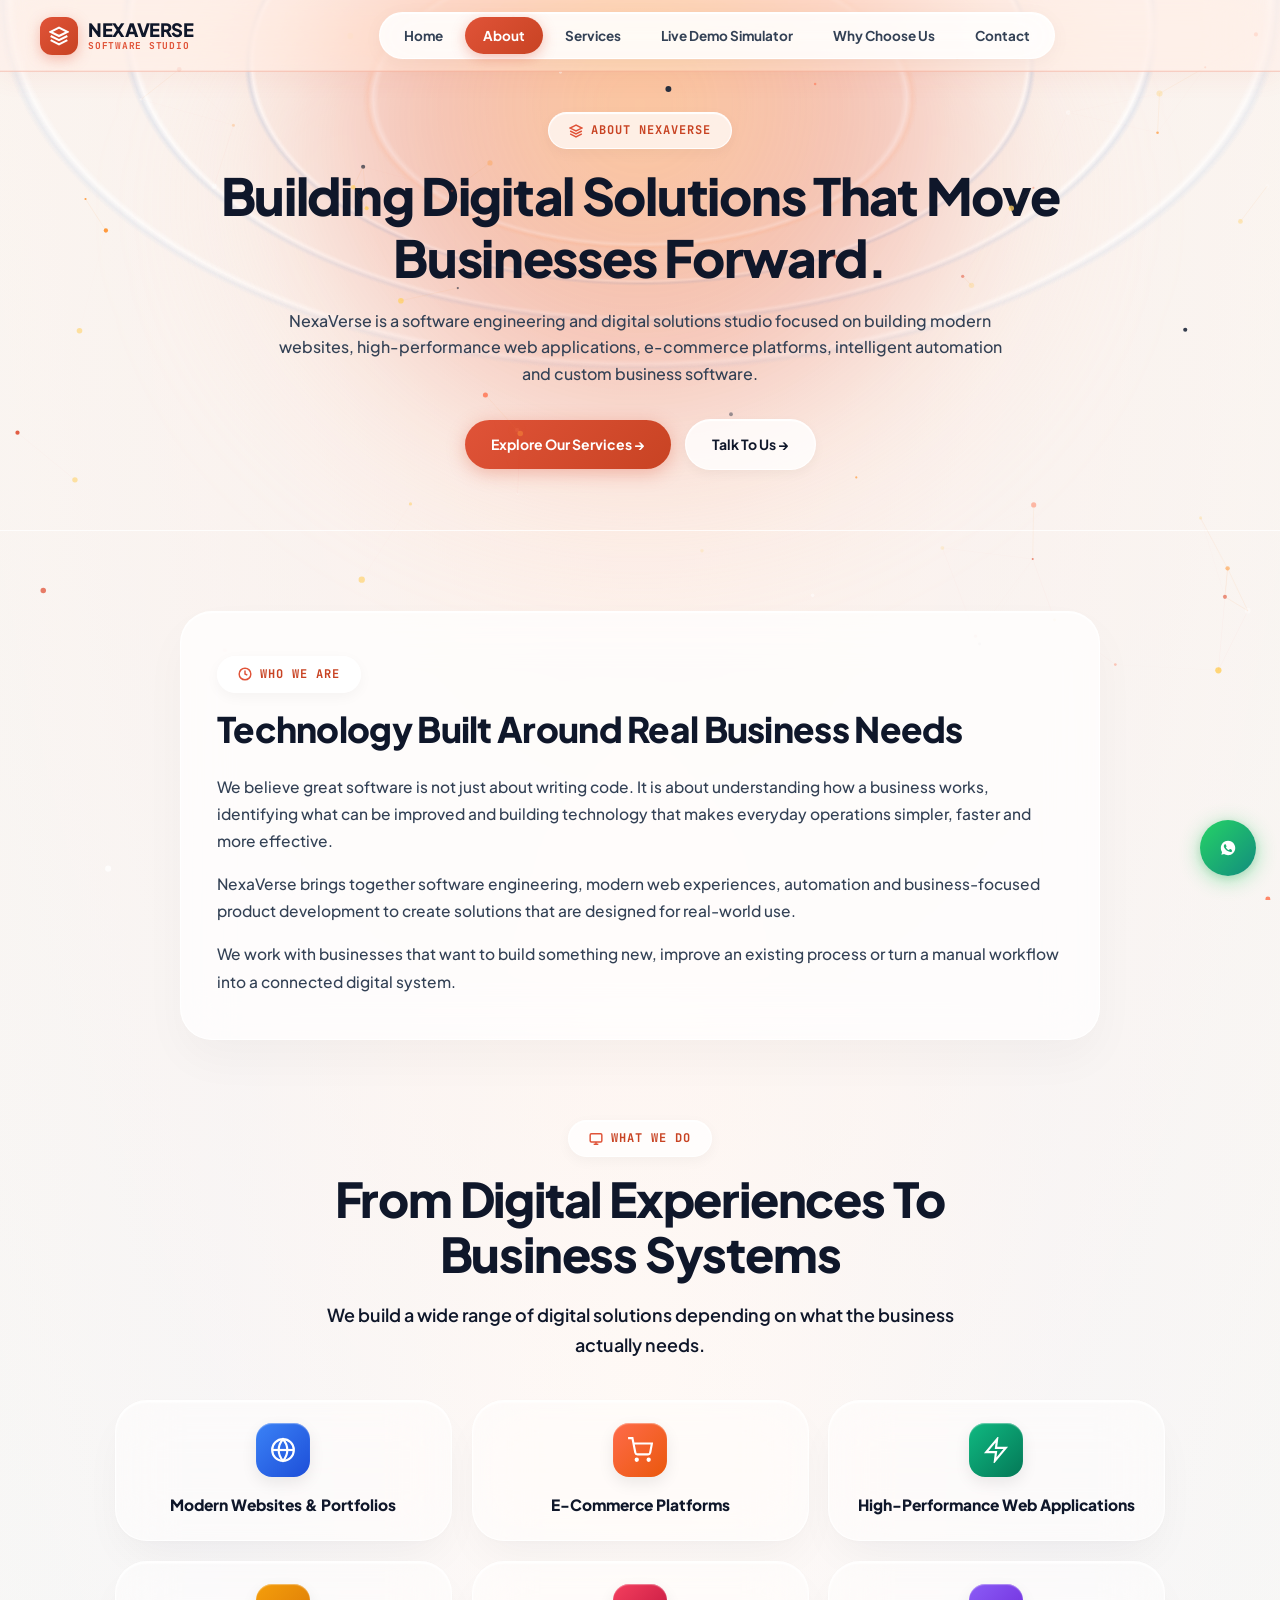
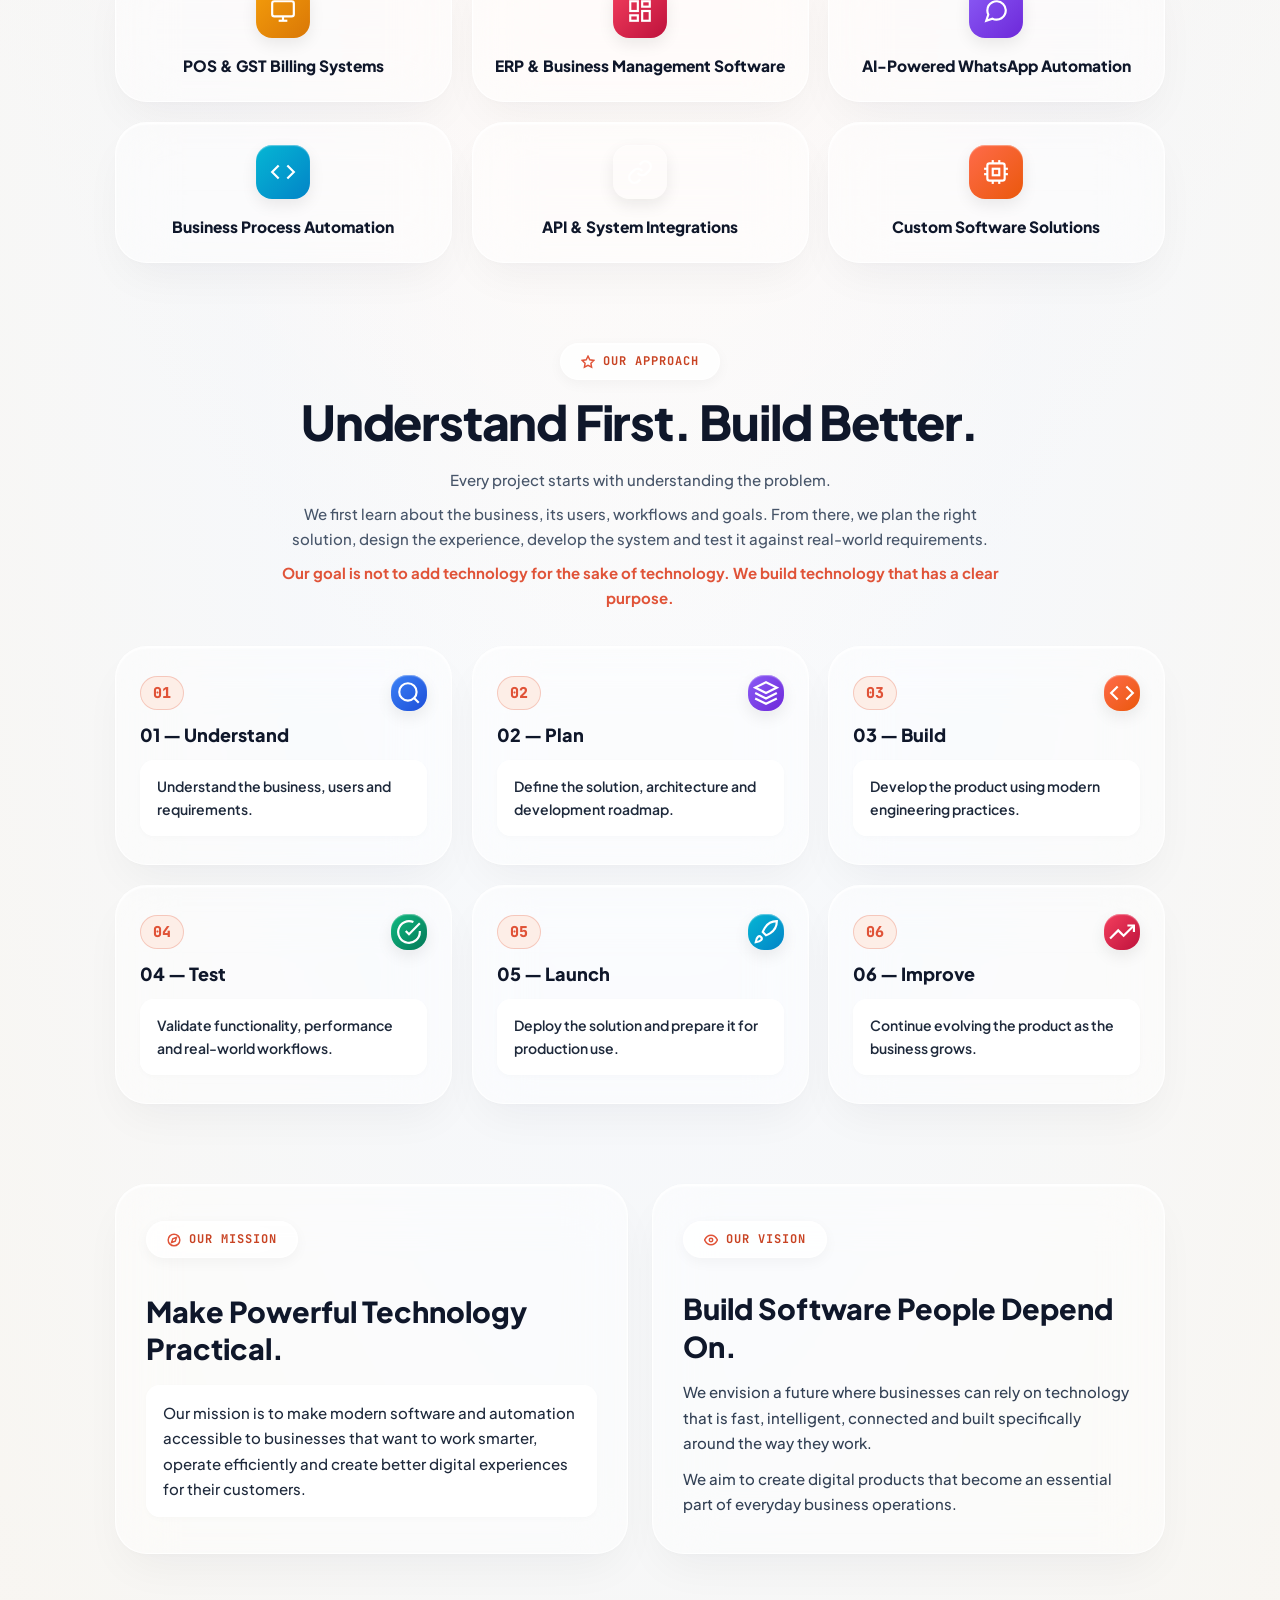
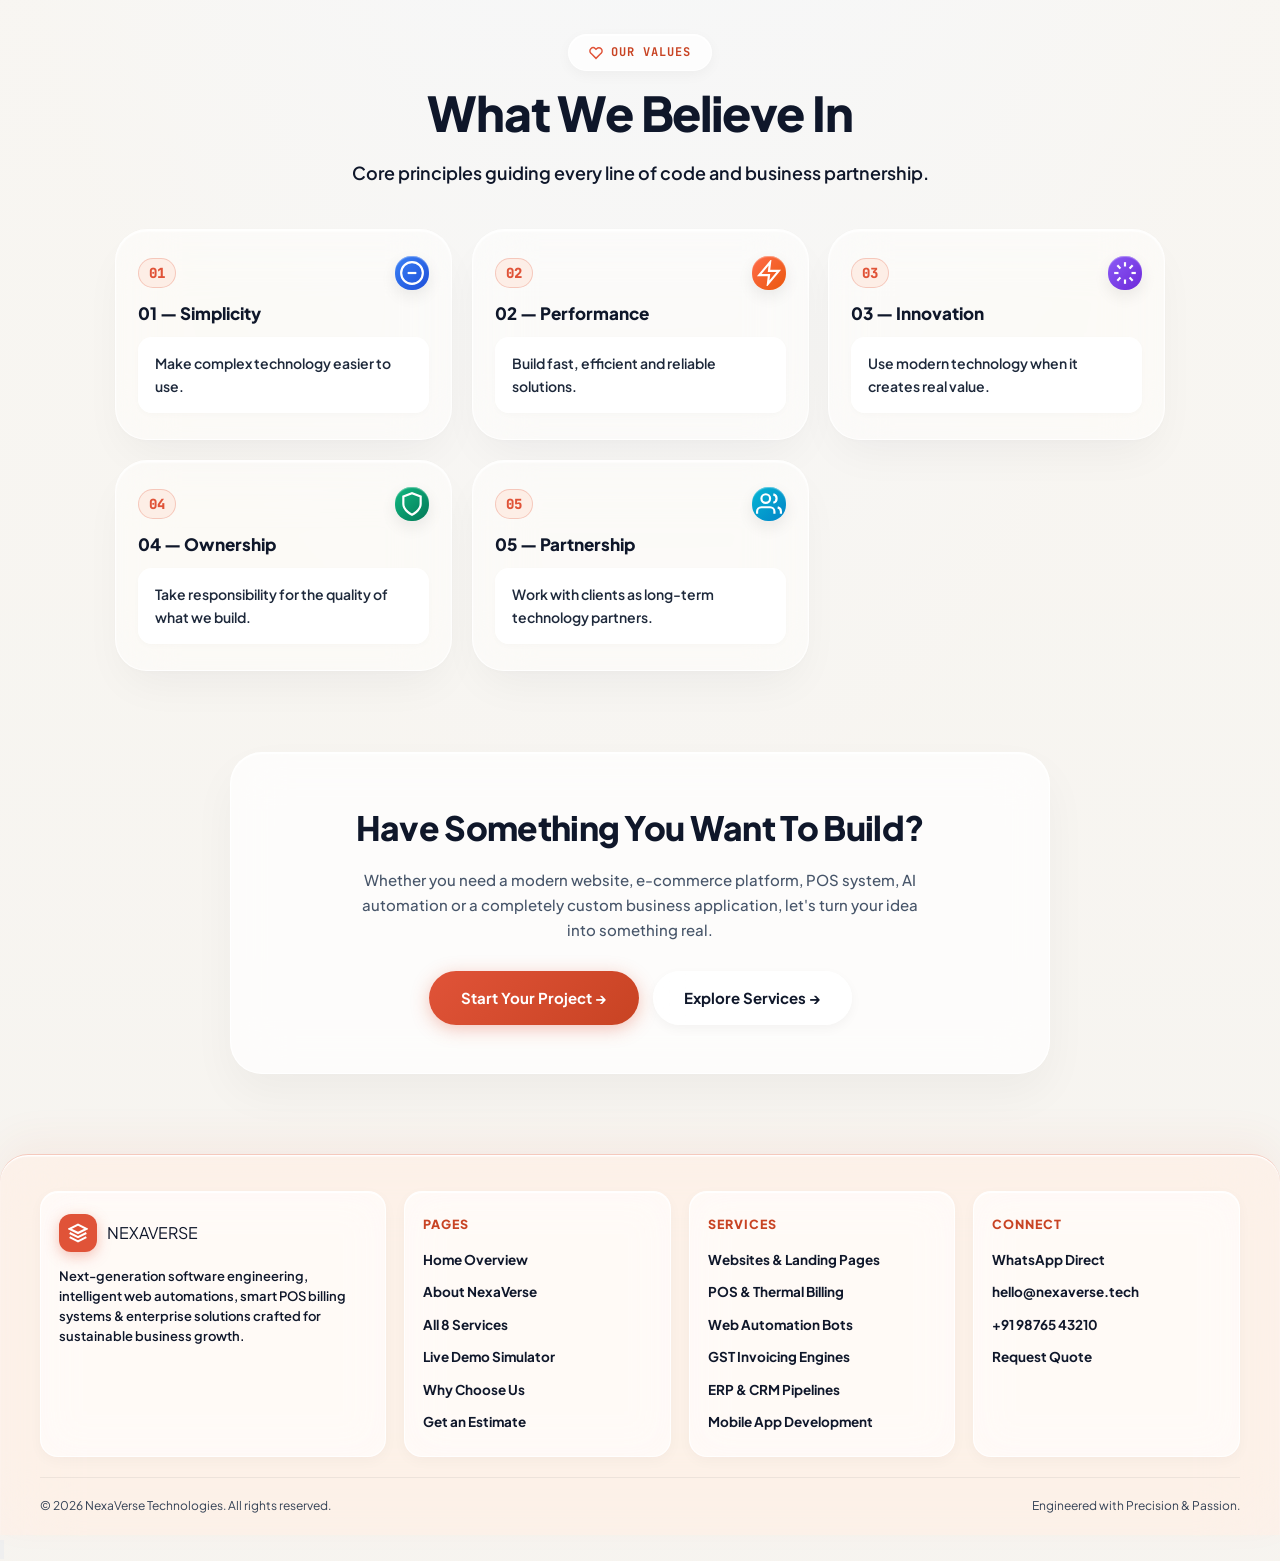
==== commit d966ed4e: "feat: move WhatsApp from top navbar to floating side bubble icon on all pages" ====
--- a/about.html
+++ b/about.html
@@ -46,12 +46,6 @@
       </ul>
 
       <div class="nav-actions">
-        <a href="https://api.whatsapp.com/send?phone=919876543210&text=Hi%20NexaVerse,%20I%20want%20to%20discuss%20a%20project" target="_blank" class="btn btn-whatsapp">
-          <svg width="18" height="18" viewBox="0 0 24 24" fill="currentColor">
-            <path d="M12.031 6.172c-3.181 0-5.767 2.586-5.768 5.766-.001 1.298.38 2.27 1.019 3.287l-.582 2.128 2.182-.573c.978.58 1.911.928 3.145.929 3.178 0 5.767-2.587 5.768-5.766.001-3.187-2.575-5.771-5.764-5.771zm3.392 8.244c-.144.405-.837.774-1.17.824-.312.045-.694.072-2.189-.553-1.619-.676-2.652-2.327-2.733-2.434-.08-.106-.653-.872-.653-1.662 0-.79.414-1.178.559-1.341.144-.162.315-.203.42-.203.104 0 .209.002.301.006.096.004.226-.037.353.27.13.315.446 1.088.486 1.168.04.08.067.174.013.28-.053.106-.08.172-.16.265-.08.093-.169.208-.241.279-.08.08-.163.167-.07.327.094.16.417.689.896 1.115.617.549 1.137.719 1.297.799.16.08.254.07.348-.04.094-.108.401-.468.508-.629.107-.162.214-.135.361-.08.148.053.935.441 1.096.521.161.08.268.12.308.188.04.068.04.392-.104.797z"/>
-          </svg>
-          WhatsApp Chat
-        </a>
         <button class="nav-toggle" id="nav-toggle" aria-label="Toggle navigation">
           <svg width="24" height="24" viewBox="0 0 24 24" fill="none" stroke="currentColor" stroke-width="2">
             <line x1="3" y1="12" x2="21" y2="12"></line>
@@ -525,6 +519,13 @@
     </svg>
   </button>
 
+  <!-- Floating WhatsApp Action Bubble -->
+  <a href="https://api.whatsapp.com/send?phone=919876543210&text=Hi%20NexaVerse,%20I%20want%20to%20discuss%20a%20project" target="_blank" rel="noopener noreferrer" class="floating-whatsapp-btn" aria-label="Chat on WhatsApp">
+    <svg viewBox="0 0 24 24" fill="currentColor">
+      <path d="M12.031 6.172c-3.181 0-5.767 2.586-5.768 5.766-.001 1.298.38 2.27 1.019 3.287l-.582 2.128 2.182-.573c.978.58 1.911.928 3.145.929 3.178 0 5.767-2.587 5.768-5.766.001-3.187-2.575-5.771-5.764-5.771zm3.392 8.244c-.144.405-.837.774-1.17.824-.312.045-.694.072-2.189-.553-1.619-.676-2.652-2.327-2.733-2.434-.08-.106-.653-.872-.653-1.662 0-.79.414-1.178.559-1.341.144-.162.315-.203.42-.203.104 0 .209.002.301.006.096.004.226-.037.353.27.13.315.446 1.088.486 1.168.04.08.067.174.013.28-.053.106-.08.172-.16.265-.08.093-.169.208-.241.279-.08.08-.163.167-.07.327.094.16.417.689.896 1.115.617.549 1.137.719 1.297.799.16.08.254.07.348-.04.094-.108.401-.468.508-.629.107-.162.214-.135.361-.08.148.053.935.441 1.096.521.161.08.268.12.308.188.04.068.04.392-.104.797z"/>
+    </svg>
+  </a>
+
   <script src="js/animations.js"></script>
   <script src="js/main.js"></script>
 </body>
--- a/css/design-tokens.css
+++ b/css/design-tokens.css
@@ -125,19 +125,24 @@
 }
 
 html {
-  scroll-behavior: smooth;
   font-size: 16px;
   color-scheme: light;
 }
 
+@media (min-width: 769px) {
+  html {
+    scroll-behavior: smooth;
+  }
+}
+
 body {
   font-family: var(--font-body);
-  background-color: #E8EDF4;
+  background-color: #F8F6F2;
   background-image: 
     radial-gradient(ellipse 90% 70% at 50% -10%, rgba(255, 218, 200, 0.75) 0%, rgba(255, 235, 224, 0.45) 40%, transparent 85%),
-    radial-gradient(ellipse 65% 55% at 50% 30%, rgba(255, 255, 255, 0.95) 0%, rgba(246, 248, 251, 0.92) 50%, rgba(232, 237, 244, 0.85) 100%),
-    linear-gradient(180deg, #FFFFFF 0%, #F6F8FB 25%, #E8EDF4 65%, #D2DBE8 100%);
-  background-attachment: fixed;
+    radial-gradient(ellipse 65% 55% at 50% 30%, rgba(255, 255, 255, 0.95) 0%, rgba(246, 248, 251, 0.92) 50%, rgba(248, 246, 242, 0.85) 100%),
+    linear-gradient(180deg, #FFFFFF 0%, #FAF8F5 25%, #F8F6F2 65%, #EDE8E1 100%);
+  background-attachment: scroll;
   color: var(--text-primary);
   line-height: 1.6;
   overflow-x: hidden;
--- a/css/style.css
+++ b/css/style.css
@@ -232,8 +232,39 @@
   color: #FFFFFF;
 }
 
+/* --------------------------------------------------------------------------
+   Floating WhatsApp Bubble Icon (Side / Corner Fixed)
+   -------------------------------------------------------------------------- */
 .floating-whatsapp-btn {
-  display: none !important;
+  position: fixed;
+  bottom: 24px;
+  right: 24px;
+  width: 56px;
+  height: 56px;
+  border-radius: 50%;
+  background: linear-gradient(135deg, #25D366 0%, #128C7E 100%);
+  color: #FFFFFF;
+  display: flex !important;
+  align-items: center;
+  justify-content: center;
+  box-shadow: 0 4px 20px rgba(37, 211, 102, 0.45), 0 2px 8px rgba(0, 0, 0, 0.1);
+  z-index: 999;
+  text-decoration: none;
+  transition: transform 0.25s cubic-bezier(0.16, 1, 0.3, 1), box-shadow 0.25s ease;
+}
+
+.floating-whatsapp-btn svg {
+  width: 30px;
+  height: 30px;
+  fill: #FFFFFF;
+}
+
+@media (hover: hover) and (pointer: fine) {
+  .floating-whatsapp-btn:hover {
+    transform: translateY(-3px) scale(1.06);
+    box-shadow: 0 8px 28px rgba(37, 211, 102, 0.6), 0 4px 12px rgba(0, 0, 0, 0.15);
+    color: #FFFFFF;
+  }
 }
 
 /* --------------------------------------------------------------------------
@@ -784,13 +815,11 @@
   color: #1E293B;
   font-weight: 600;
   padding: 24px;
-  background: rgba(255, 255, 255, 0.48);
-  backdrop-filter: blur(28px) saturate(190%);
-  -webkit-backdrop-filter: blur(28px) saturate(190%);
-  border: 1px solid rgba(255, 255, 255, 0.82);
+  background: rgba(255, 255, 255, 0.85);
+  border: 1px solid rgba(255, 255, 255, 0.95);
   border-radius: var(--radius-lg);
   border-left: 4px solid var(--terracotta-primary);
-  box-shadow: inset 0 1.5px 1.5px 0 rgba(255, 255, 255, 0.95), 0 10px 30px rgba(0, 0, 0, 0.03);
+  box-shadow: 0 4px 20px rgba(0, 0, 0, 0.03);
 }
 
 .why-choose-right {
@@ -804,20 +833,20 @@
   align-items: flex-start;
   gap: 18px;
   padding: 18px 22px;
-  background: rgba(255, 255, 255, 0.48);
-  backdrop-filter: blur(28px) saturate(190%);
-  -webkit-backdrop-filter: blur(28px) saturate(190%);
-  border: 1px solid rgba(255, 255, 255, 0.82);
+  background: rgba(255, 255, 255, 0.85);
+  border: 1px solid rgba(255, 255, 255, 0.95);
   border-radius: var(--radius-md);
-  box-shadow: inset 0 1.5px 1.5px 0 rgba(255, 255, 255, 0.95), 0 8px 25px -5px rgba(15, 23, 42, 0.03);
-  transition: all var(--transition-fast);
-}
-
-.why-choose-item:hover {
-  background: rgba(255, 255, 255, 0.72);
-  border-color: rgba(224, 83, 56, 0.35);
-  transform: translateX(6px);
-  box-shadow: inset 0 1.5px 1.5px 0 #FFFFFF, 0 12px 30px -5px rgba(224, 83, 56, 0.08);
+  box-shadow: 0 4px 16px rgba(15, 23, 42, 0.03);
+  transition: transform var(--transition-fast), border-color var(--transition-fast);
+}
+
+@media (hover: hover) and (pointer: fine) {
+  .why-choose-item:hover {
+    background: #FFFFFF;
+    border-color: rgba(224, 83, 56, 0.35);
+    transform: translateX(6px);
+    box-shadow: 0 8px 24px rgba(224, 83, 56, 0.08);
+  }
 }
 
 .why-choose-num {
@@ -842,17 +871,14 @@
 
 .why-choose-body p {
   font-size: 13.5px;
-  color: #1E293B !important;
-  font-weight: 600;
+  color: #334155 !important;
+  font-weight: 500;
   line-height: 1.6;
   margin: 0;
   padding: 10px 14px;
-  background: rgba(255, 255, 255, 0.92) !important;
-  backdrop-filter: blur(12px) !important;
-  -webkit-backdrop-filter: blur(12px) !important;
-  border: 1px solid rgba(255, 255, 255, 0.98) !important;
+  background: #F8FAFC !important;
+  border: 1px solid #E2E8F0 !important;
   border-radius: 12px;
-  box-shadow: inset 0 1px 1px #FFFFFF, 0 2px 6px rgba(0, 0, 0, 0.02);
 }
 
 /* --------------------------------------------------------------------------
@@ -2286,60 +2312,58 @@
 }
 
 /* --------------------------------------------------------------------------
-   Smooth Scrolling & Global Scroll Reveal Animations (Apple-Grade Easing)
+   Desktop Smooth Scrolling & Scroll Reveal Animations
    -------------------------------------------------------------------------- */
-html {
-  scroll-behavior: smooth;
-}
-
-/* Base Scroll Reveal Classes */
-.reveal-on-scroll {
-  opacity: 0;
-  transform: translateY(35px);
-  transition: opacity 0.8s cubic-bezier(0.16, 1, 0.3, 1), transform 0.8s cubic-bezier(0.16, 1, 0.3, 1);
-  will-change: opacity, transform;
-}
-
-.reveal-on-scroll.in-view {
-  opacity: 1;
-  transform: translateY(0);
-}
-
-/* Staggered Card Pop-Up & Reveals */
-.reveal-cards .service-card,
-.reveal-cards .tilt-card,
-.reveal-cards .pillar-card,
-.reveal-cards .trust-metric-pill,
-.reveal-card {
-  opacity: 0;
-  transform: translateY(24px) scale(0.97);
-  transition: opacity 0.7s cubic-bezier(0.16, 1, 0.3, 1), transform 0.7s cubic-bezier(0.16, 1, 0.3, 1);
-  will-change: opacity, transform;
-}
-
-.reveal-cards.in-view .service-card,
-.reveal-cards.in-view .tilt-card,
-.reveal-cards.in-view .pillar-card,
-.reveal-cards.in-view .trust-metric-pill,
-.reveal-card.in-view {
-  opacity: 1;
-  transform: translateY(0) scale(1);
-}
-
-/* Subtle Stagger Sequence (0ms, 100ms, 200ms, 300ms, etc.) */
-.reveal-cards.in-view > *:nth-child(1) { transition-delay: 0.04s; }
-.reveal-cards.in-view > *:nth-child(2) { transition-delay: 0.12s; }
-.reveal-cards.in-view > *:nth-child(3) { transition-delay: 0.20s; }
-.reveal-cards.in-view > *:nth-child(4) { transition-delay: 0.28s; }
-.reveal-cards.in-view > *:nth-child(5) { transition-delay: 0.36s; }
-.reveal-cards.in-view > *:nth-child(6) { transition-delay: 0.44s; }
-.reveal-cards.in-view > *:nth-child(7) { transition-delay: 0.52s; }
-.reveal-cards.in-view > *:nth-child(8) { transition-delay: 0.60s; }
-.reveal-cards.in-view > *:nth-child(9) { transition-delay: 0.68s; }
-.reveal-cards.in-view > *:nth-child(10) { transition-delay: 0.76s; }
-
-/* 2-Column Alternating Reveal (Desktop) */
 @media (min-width: 769px) {
+  html {
+    scroll-behavior: smooth;
+  }
+
+  /* Base Scroll Reveal Classes (Desktop Only) */
+  .reveal-on-scroll {
+    opacity: 0;
+    transform: translateY(35px);
+    transition: opacity 0.8s cubic-bezier(0.16, 1, 0.3, 1), transform 0.8s cubic-bezier(0.16, 1, 0.3, 1);
+    will-change: opacity, transform;
+  }
+
+  .reveal-on-scroll.in-view {
+    opacity: 1;
+    transform: translateY(0);
+  }
+
+  /* Staggered Card Pop-Up & Reveals */
+  .reveal-cards .service-card,
+  .reveal-cards .tilt-card,
+  .reveal-cards .pillar-card,
+  .reveal-cards .trust-metric-pill,
+  .reveal-card {
+    opacity: 0;
+    transform: translateY(24px) scale(0.97);
+    transition: opacity 0.7s cubic-bezier(0.16, 1, 0.3, 1), transform 0.7s cubic-bezier(0.16, 1, 0.3, 1);
+    will-change: opacity, transform;
+  }
+
+  .reveal-cards.in-view .service-card,
+  .reveal-cards.in-view .tilt-card,
+  .reveal-cards.in-view .pillar-card,
+  .reveal-cards.in-view .trust-metric-pill,
+  .reveal-card.in-view {
+    opacity: 1;
+    transform: translateY(0) scale(1);
+  }
+
+  /* Subtle Stagger Sequence */
+  .reveal-cards.in-view > *:nth-child(1) { transition-delay: 0.04s; }
+  .reveal-cards.in-view > *:nth-child(2) { transition-delay: 0.12s; }
+  .reveal-cards.in-view > *:nth-child(3) { transition-delay: 0.20s; }
+  .reveal-cards.in-view > *:nth-child(4) { transition-delay: 0.28s; }
+  .reveal-cards.in-view > *:nth-child(5) { transition-delay: 0.36s; }
+  .reveal-cards.in-view > *:nth-child(6) { transition-delay: 0.44s; }
+  .reveal-cards.in-view > *:nth-child(7) { transition-delay: 0.52s; }
+  .reveal-cards.in-view > *:nth-child(8) { transition-delay: 0.60s; }
+
+  /* 2-Column Alternating Reveal */
   .reveal-left {
     opacity: 0;
     transform: translateX(-25px);
@@ -2379,5 +2403,6 @@
     opacity: 1 !important;
     transform: none !important;
     transition: none !important;
+    will-change: auto !important;
   }
 }
--- a/css/responsive.css
+++ b/css/responsive.css
@@ -1,9 +1,9 @@
 /* ==========================================================================
    RESPONSIVE.CSS - NEXAVERSE NEXT-GEN AI & WEB AUTOMATION STUDIO
-   Apple iOS Liquid Glass & VisionOS Mobile Theme
+   Ultra-High-Performance 60FPS/120FPS Mobile Architecture (Zero Scroll Jank)
    ========================================================================== */
 
-/* Tablet & Smaller Screens (Max 1024px) */
+/* Tablet & Medium Screens (Max 1024px) */
 @media (max-width: 1024px) {
   .pos-terminal-grid {
     grid-template-columns: 1fr;
@@ -43,10 +43,131 @@
   :root {
     --header-height: 68px;
     --container-padding: 16px;
-  }
-
-  .section {
-    padding: 50px 0;
+    --bg-card: #FFFFFF;
+    --bg-card-hover: #FFFFFF;
+    --bg-glass: #FFFFFF;
+    --bg-glass-heavy: #FFFFFF;
+    --ios-glass-bg: #FFFFFF;
+    --ios-glass-bg-hover: #FFFFFF;
+  }
+
+  /* Disable smooth-scroll on touch root to allow 100% native momentum scrolling */
+  html {
+    scroll-behavior: auto !important;
+  }
+
+  /* 1. Lightweight Static Ripple Circles for Mobile Hero (Zero Frame Drop Architecture) */
+  .site-bg-ambient {
+    display: block !important;
+    position: absolute !important; /* Absolute (not fixed) so it scrolls with hero without repainting */
+    top: 0 !important;
+    left: 0 !important;
+    width: 100% !important;
+    height: 520px !important;
+    overflow: hidden !important;
+    pointer-events: none !important;
+    z-index: 0 !important;
+  }
+
+  .bg-studio-rings {
+    display: block !important;
+    position: absolute !important;
+    top: -20px !important;
+    left: 50% !important;
+    transform: translateX(-50%) !important;
+    width: 100% !important;
+    height: 520px !important;
+    background-size: 640px 440px !important;
+    opacity: 0.75 !important;
+    pointer-events: none !important;
+  }
+
+  /* Keep heavy canvas, cursor glow, and animated blur blobs disabled on mobile */
+  .bg-neural-glow-1,
+  #bg-canvas,
+  #cursor-glow {
+    display: none !important;
+    animation: none !important;
+    filter: none !important;
+  }
+
+  /* 2. Zero-overhead solid white cards across ALL pages (Index, About, Services, Simulator, Why-Us, Contact) */
+  .service-card,
+  .tilt-card,
+  .pillar-card,
+  .why-choose-card,
+  .why-choose-item,
+  .why-choose-lead-p,
+  .what-we-build-card,
+  .trust-metric-pill,
+  .trust-metrics-card,
+  .interactive-card,
+  .process-step-card,
+  .value-card,
+  .mission-card,
+  .vision-card,
+  .contact-card,
+  .contact-info-card,
+  .contact-form-card,
+  .showcase-card,
+  .showcase-glass-card,
+  .cta-banner-glass,
+  .about-intro-box,
+  .service-detail-card,
+  .service-detail-header,
+  .hero-badge,
+  .section-badge,
+  .stat-pill,
+  .pos-item-card,
+  .pos-cart-panel,
+  .pos-cat-btn,
+  .simulator-wrapper,
+  .kanban-col,
+  .kanban-card,
+  .testimonial-card,
+  .form-control,
+  .footer-card-box,
+  .pillar-icon-wrap {
+    background: #FFFFFF !important;
+    backdrop-filter: none !important;
+    -webkit-backdrop-filter: none !important;
+    border: 1px solid rgba(224, 83, 56, 0.12) !important;
+    box-shadow: 0 2px 8px rgba(15, 23, 42, 0.04) !important;
+    transform: none !important;
+    transition: none !important;
+    will-change: auto !important;
+    opacity: 1 !important;
+  }
+
+  .why-choose-body p {
+    background: #F8FAFC !important;
+    backdrop-filter: none !important;
+    -webkit-backdrop-filter: none !important;
+    border: 1px solid #E2E8F0 !important;
+    box-shadow: none !important;
+  }
+
+  /* 3. Reset all scroll-reveal classes to visible instantly on mobile */
+  .reveal-on-scroll,
+  .reveal-cards,
+  .reveal-card,
+  .reveal-left,
+  .reveal-right {
+    opacity: 1 !important;
+    transform: none !important;
+    transition: none !important;
+    will-change: auto !important;
+  }
+
+  /* 4. Clean solid Navbar on mobile */
+  .navbar,
+  .navbar.scrolled {
+    background: #FFFFFF !important;
+    backdrop-filter: none !important;
+    -webkit-backdrop-filter: none !important;
+    border-bottom: 1px solid rgba(224, 83, 56, 0.15) !important;
+    box-shadow: 0 2px 10px rgba(15, 23, 42, 0.06) !important;
+    height: var(--header-height);
   }
 
   .navbar-container {
@@ -62,7 +183,6 @@
     cursor: pointer;
     padding: 6px;
     z-index: 1005;
-    transition: all 0.25s ease;
   }
 
   .nav-toggle.open {
@@ -84,9 +204,9 @@
     width: 82%;
     max-width: 320px;
     height: 100vh;
-    background: rgba(255, 246, 240, 0.98) !important;
-    backdrop-filter: blur(32px) saturate(200%) !important;
-    -webkit-backdrop-filter: blur(32px) saturate(200%) !important;
+    background: #FFF6F0 !important;
+    backdrop-filter: none !important;
+    -webkit-backdrop-filter: none !important;
     border-left: 1px solid rgba(224, 83, 56, 0.25) !important;
     border-radius: 0 !important;
     flex-direction: column !important;
@@ -94,9 +214,9 @@
     align-items: stretch !important;
     padding: 80px 24px 40px 24px !important;
     gap: 12px !important;
-    transition: right 0.35s cubic-bezier(0.16, 1, 0.3, 1) !important;
+    transition: right 0.3s ease !important;
     z-index: 1001;
-    box-shadow: -15px 0 45px rgba(224, 83, 56, 0.15) !important;
+    box-shadow: -15px 0 35px rgba(224, 83, 56, 0.12) !important;
   }
 
   .nav-menu.open {
@@ -108,8 +228,8 @@
     padding: 13px 18px !important;
     border-radius: 12px !important;
     text-align: center !important;
-    background: rgba(255, 255, 255, 0.7) !important;
-    border: 1px solid rgba(255, 255, 255, 0.9) !important;
+    background: #FFFFFF !important;
+    border: 1px solid rgba(224, 83, 56, 0.12) !important;
     color: #1E293B !important;
     display: block !important;
   }
@@ -121,8 +241,13 @@
     box-shadow: 0 4px 14px rgba(224, 83, 56, 0.35) !important;
   }
 
+  /* 5. Clean Section Spacing */
+  .section {
+    padding: 45px 0;
+  }
+
   .hero-section {
-    padding: calc(var(--header-height) + 24px) 0 64px 0 !important;
+    padding: calc(var(--header-height) + 24px) 0 55px 0 !important;
   }
 
   .hero-badge {
@@ -146,11 +271,6 @@
     line-height: 1.25 !important;
     display: inline-block !important;
     max-width: 100% !important;
-    overflow-wrap: normal !important;
-    word-break: normal !important;
-    word-wrap: normal !important;
-    hyphens: none !important;
-    white-space: normal !important;
     text-align: center !important;
   }
 
@@ -169,14 +289,14 @@
     line-height: 1.45 !important;
   }
 
-  /* Controlled Normal-Flow Mobile CTA Buttons — Side by Side */
+  /* CTA Buttons — Side by Side */
   .hero-actions {
     display: grid !important;
     grid-template-columns: 1fr 1fr !important;
     gap: 10px !important;
     width: 100% !important;
     max-width: 100% !important;
-    margin: 48px auto 0 auto !important;
+    margin: 40px auto 0 auto !important;
     position: static !important;
     transform: none !important;
   }
@@ -200,26 +320,11 @@
     height: 15px;
   }
 
-  /* Sub-Second Performance Value Pillars 2-Column Grid on Mobile */
+  /* Grids on Mobile */
   .pillars-grid {
     display: grid !important;
     grid-template-columns: repeat(2, 1fr) !important;
     gap: 12px !important;
-  }
-
-  .service-detail-card {
-    padding: 24px 18px !important;
-    gap: 20px !important;
-  }
-
-  .service-offer-grid {
-    grid-template-columns: 1fr 1fr !important;
-    gap: 8px !important;
-  }
-
-  .service-offer-item {
-    font-size: 12px !important;
-    padding: 8px 10px !important;
   }
 
   .pillar-card {
@@ -249,6 +354,7 @@
     line-height: 1.4 !important;
     padding: 8px 8px !important;
     border-radius: 10px !important;
+    background: #F8FAFC !important;
   }
 
   .services-grid {
@@ -256,6 +362,7 @@
   }
 
   .what-we-build-grid {
+    display: grid !important;
     grid-template-columns: repeat(2, 1fr) !important;
     gap: 12px !important;
   }
@@ -287,6 +394,22 @@
     line-height: 1.4 !important;
     padding: 8px 8px !important;
     border-radius: 10px !important;
+    background: #F8FAFC !important;
+  }
+
+  .service-detail-card {
+    padding: 24px 18px !important;
+    gap: 20px !important;
+  }
+
+  .service-offer-grid {
+    grid-template-columns: 1fr 1fr !important;
+    gap: 8px !important;
+  }
+
+  .service-offer-item {
+    font-size: 12px !important;
+    padding: 8px 10px !important;
   }
 
   .form-row-2 {
@@ -312,41 +435,29 @@
 
   .pos-items-grid {
     grid-template-columns: repeat(2, 1fr);
+    gap: 8px;
+  }
+
+  .pos-item-card {
+    padding: 10px 8px;
   }
 
   .sim-view-panel {
     padding: 16px;
   }
 
-  /* Controlled Mobile Scroll Reveal Animations */
-  .reveal-on-scroll,
-  .reveal-left,
-  .reveal-right {
-    transform: translateY(20px) !important;
-    transition: opacity 0.6s cubic-bezier(0.16, 1, 0.3, 1), transform 0.6s cubic-bezier(0.16, 1, 0.3, 1) !important;
-  }
-
-  .reveal-on-scroll.in-view,
-  .reveal-left.in-view,
-  .reveal-right.in-view {
-    transform: translateY(0) !important;
-  }
-
-  .reveal-cards .service-card,
-  .reveal-cards .tilt-card,
-  .reveal-cards .pillar-card,
-  .reveal-cards .trust-metric-pill,
-  .reveal-card {
-    transform: translateY(16px) scale(0.98) !important;
-    transition: opacity 0.55s cubic-bezier(0.16, 1, 0.3, 1), transform 0.55s cubic-bezier(0.16, 1, 0.3, 1) !important;
-  }
-
-  .reveal-cards.in-view .service-card,
-  .reveal-cards.in-view .tilt-card,
-  .reveal-cards.in-view .pillar-card,
-  .reveal-cards.in-view .trust-metric-pill,
-  .reveal-card.in-view {
-    transform: translateY(0) scale(1) !important;
+  /* Floating WhatsApp on Mobile */
+  .floating-whatsapp-btn {
+    bottom: 20px !important;
+    right: 18px !important;
+    width: 52px !important;
+    height: 52px !important;
+    box-shadow: 0 4px 16px rgba(37, 211, 102, 0.45) !important;
+  }
+
+  .floating-whatsapp-btn svg {
+    width: 27px !important;
+    height: 27px !important;
   }
 }
 
@@ -365,8 +476,8 @@
   }
 
   .hero-actions .btn {
-    padding: 11px 6px !important;
-    font-size: 11.5px !important;
+    padding: 12px 6px !important;
+    font-size: 12px !important;
   }
 
   .pillars-grid {
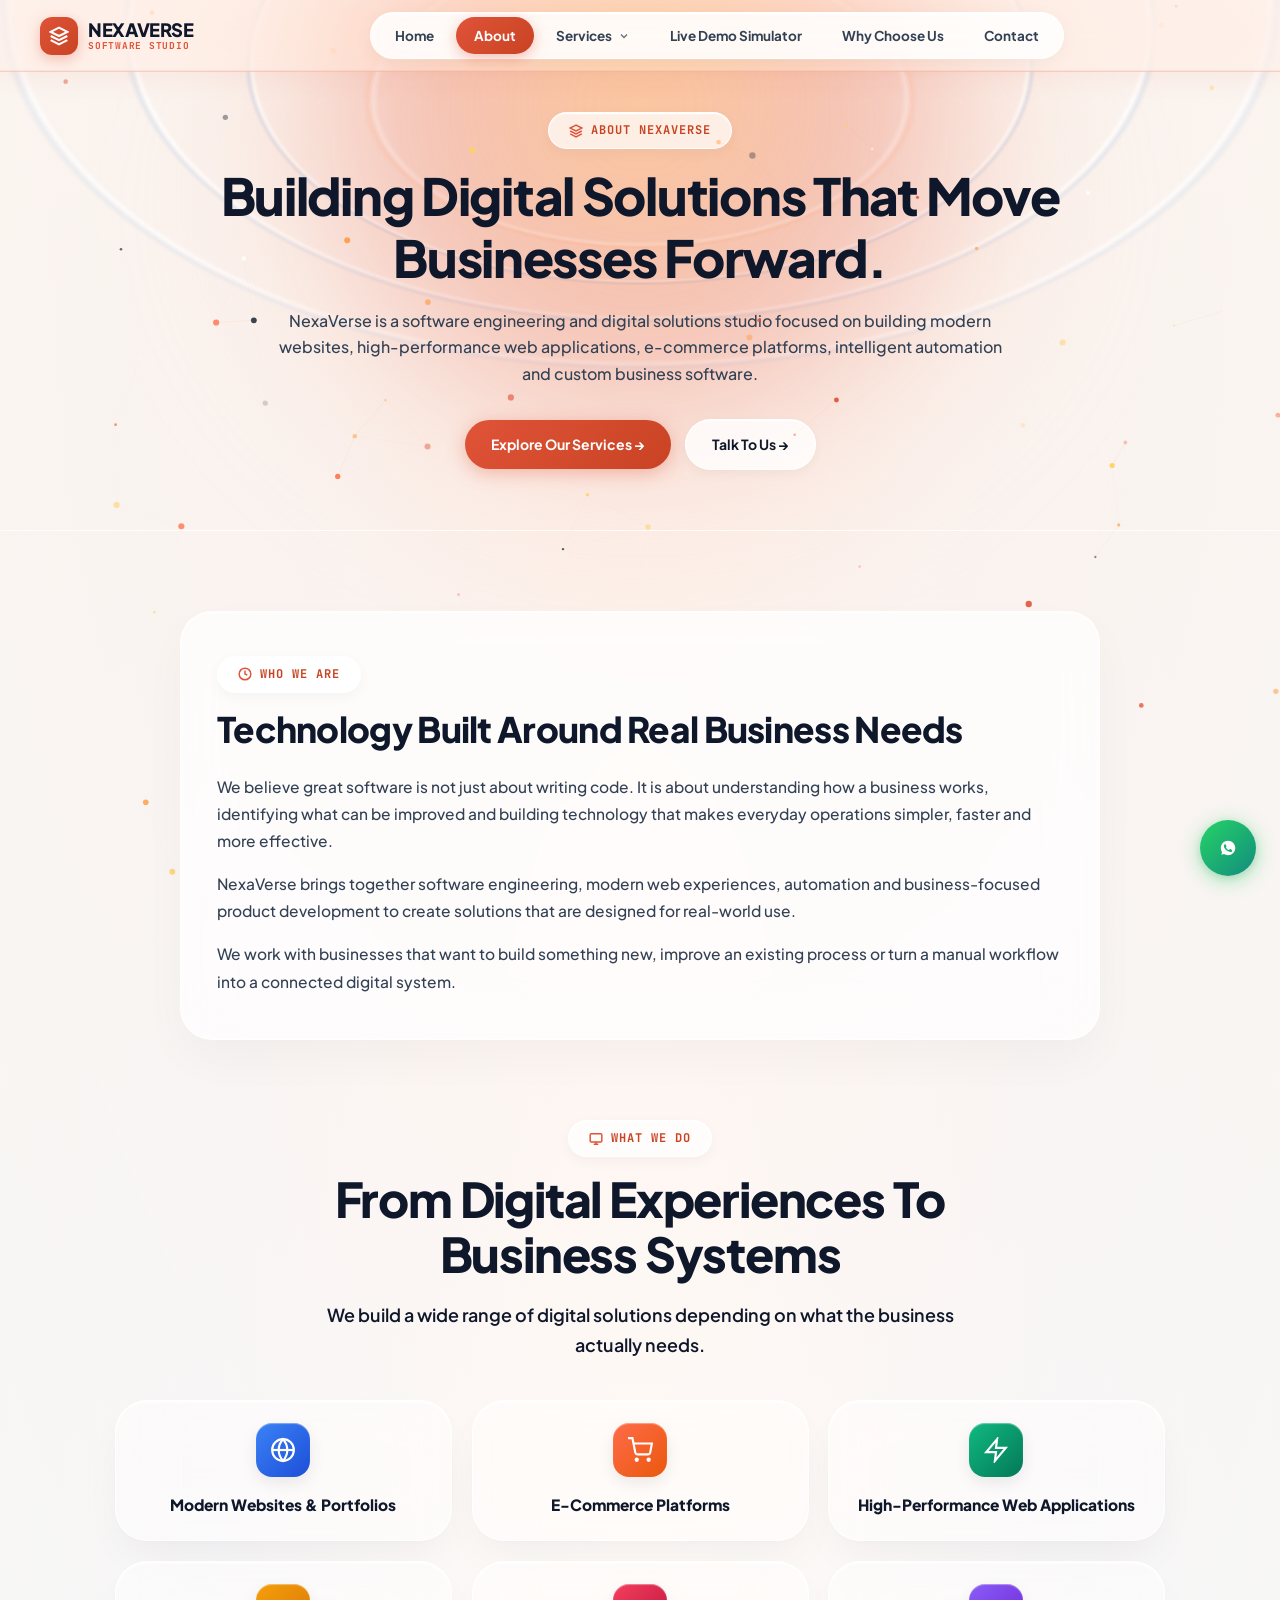
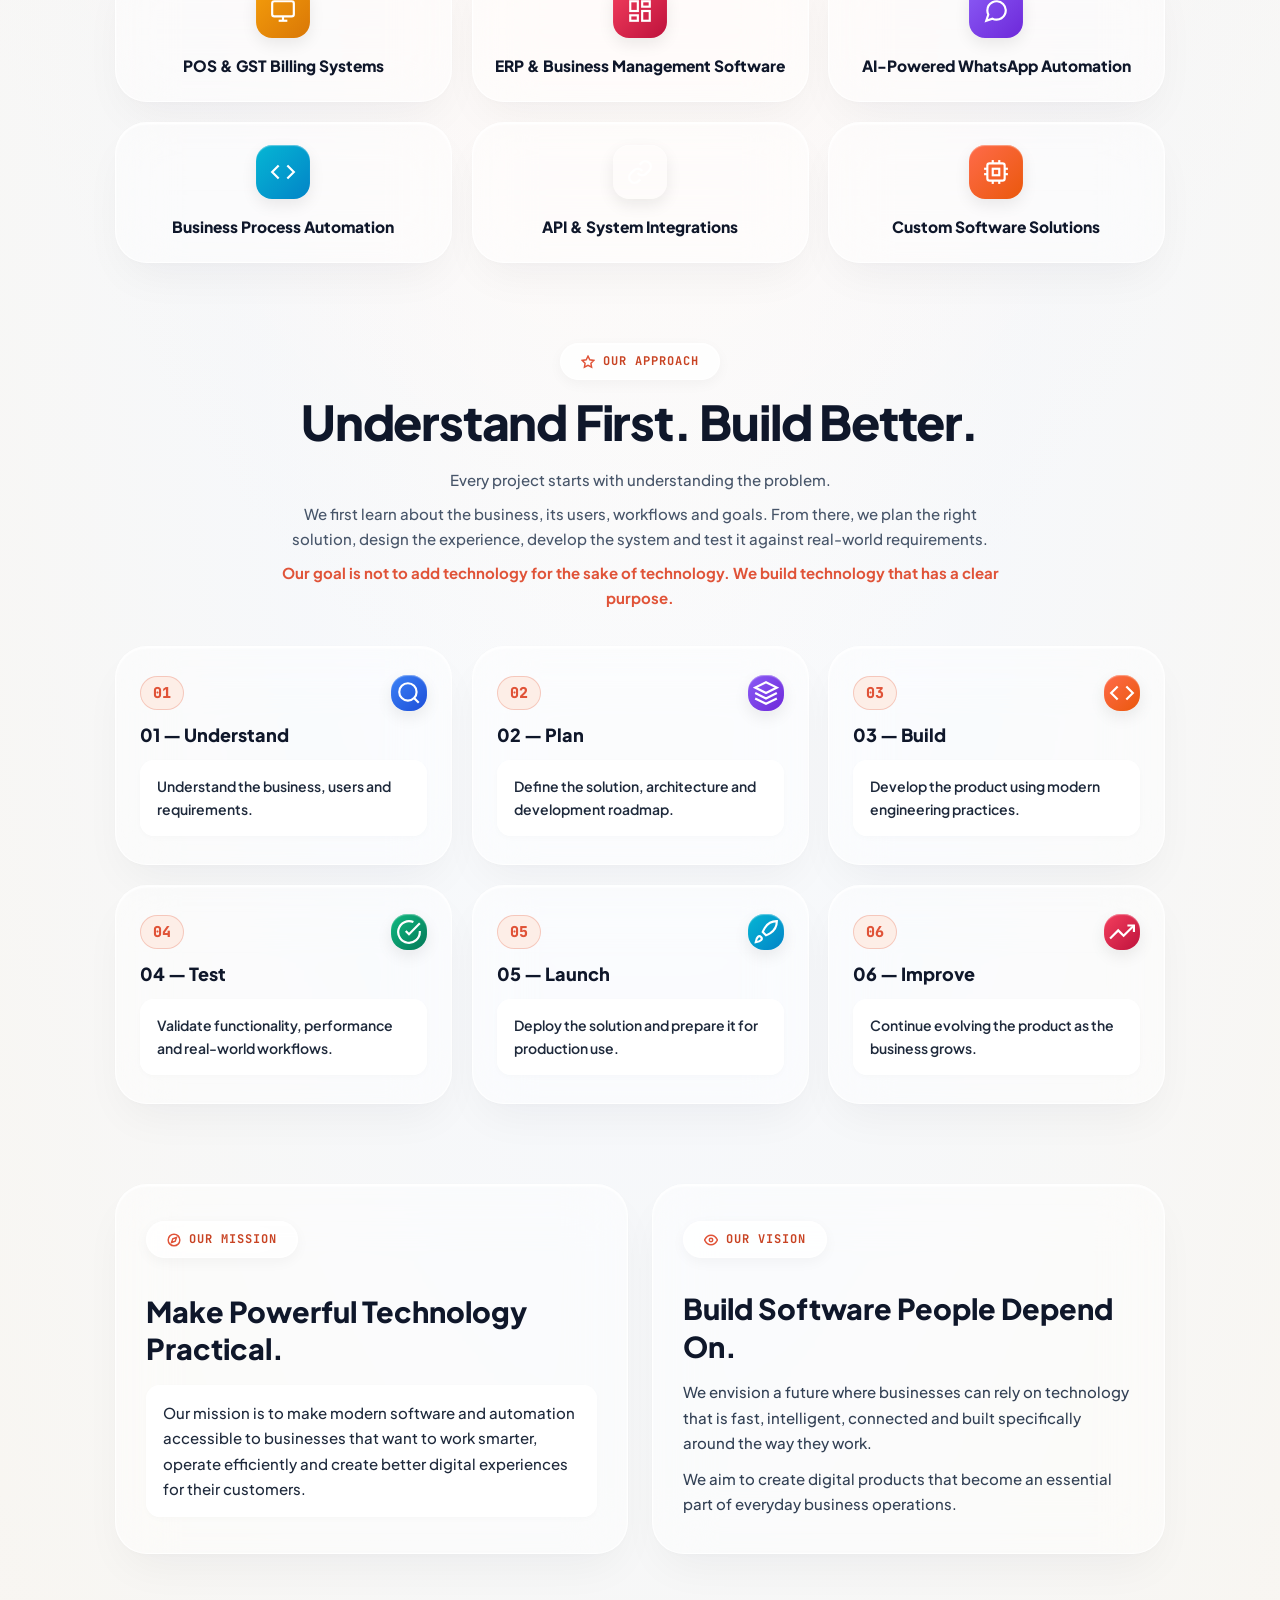
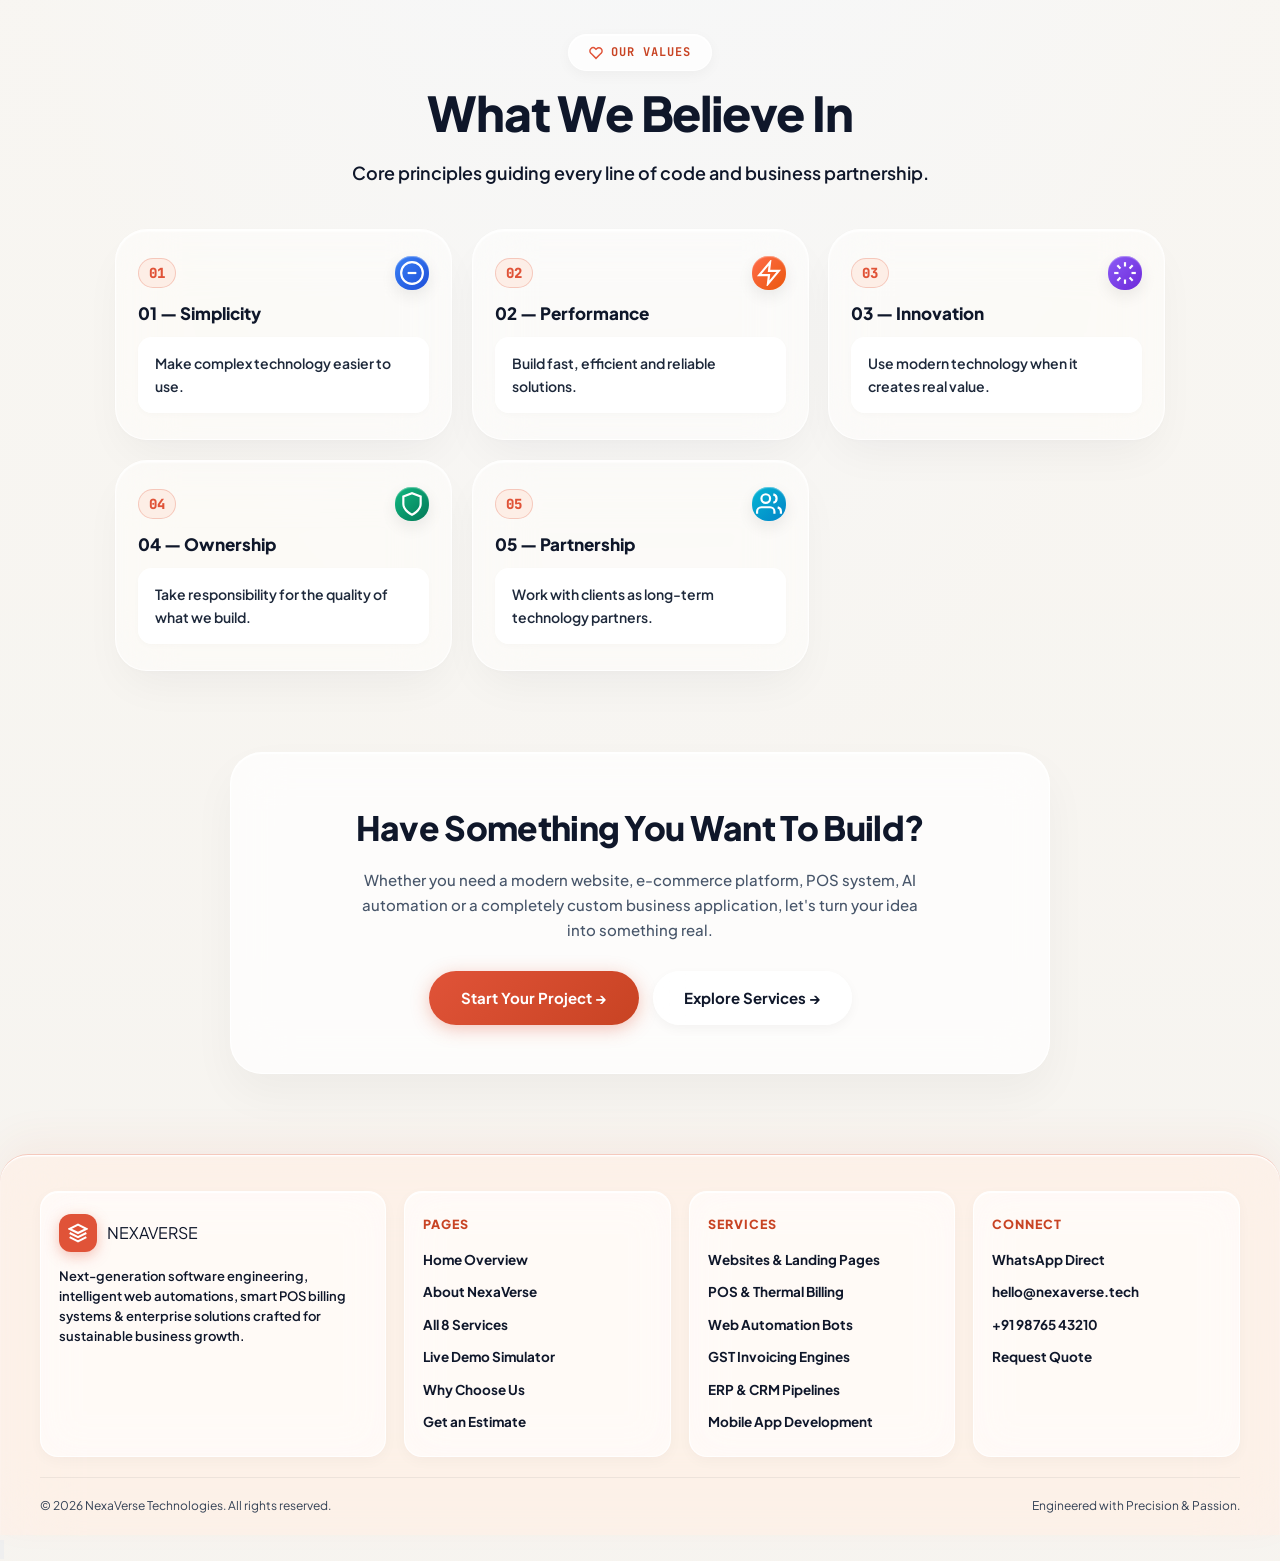
==== commit 0d8c22da: "Add single-column Services dropdown menu and remove 45+ project metric" ====
--- a/about.html
+++ b/about.html
@@ -39,7 +39,110 @@
       <ul class="nav-menu" id="nav-menu">
         <li><a href="index.html" class="nav-link">Home</a></li>
         <li><a href="about.html" class="nav-link active">About</a></li>
-        <li><a href="services.html" class="nav-link">Services</a></li>
+        <li class="nav-item-dropdown">
+          <a href="services.html" class="nav-link dropdown-toggle" id="servicesDropdown" aria-haspopup="true" aria-expanded="false">
+            <span>Services</span>
+            <svg class="dropdown-chevron" viewBox="0 0 24 24" fill="none" stroke="currentColor">
+              <polyline points="6 9 12 15 18 9"></polyline>
+            </svg>
+          </a>
+          <div class="nav-dropdown-menu" aria-labelledby="servicesDropdown">
+            <div class="dropdown-menu-header">
+              <span class="dropdown-header-title">
+                <svg viewBox="0 0 24 24" fill="none" stroke="currentColor" stroke-width="2.5"><polygon points="12 2 15.09 8.26 22 9.27 17 14.14 18.18 21.02 12 17.77 5.82 21.02 7 14.14 2 9.27 8.91 8.26 12 2"></polygon></svg>
+                Our Services &amp; Solutions
+              </span>
+              <a href="services.html" class="dropdown-view-all">View All &rarr;</a>
+            </div>
+            <div class="dropdown-grid">
+              <a href="services.html#service-websites" class="dropdown-item">
+                <div class="app-icon-squircle-sm app-icon-blue">
+                  <svg viewBox="0 0 24 24" fill="none" stroke="currentColor"><circle cx="12" cy="12" r="10"/><line x1="2" y1="12" x2="22" y2="12"/><path d="M12 2a15.3 15.3 0 0 1 4 10 15.3 15.3 0 0 1-4 10 15.3 15.3 0 0 1 4-10z"/></svg>
+                </div>
+                <div class="dropdown-item-info">
+                  <div class="dropdown-item-title">Websites &amp; E-Commerce</div>
+                  <p class="dropdown-item-desc">High-speed websites &amp; online stores</p>
+                </div>
+              </a>
+
+              <a href="services.html#service-saas" class="dropdown-item">
+                <div class="app-icon-squircle-sm app-icon-purple">
+                  <svg viewBox="0 0 24 24" fill="none" stroke="currentColor"><rect x="3" y="3" width="18" height="18" rx="2"/><path d="M3 9h18"/><path d="M9 21V9"/></svg>
+                </div>
+                <div class="dropdown-item-info">
+                  <div class="dropdown-item-title">Web Apps &amp; SaaS</div>
+                  <p class="dropdown-item-desc">Custom web portals &amp; dashboards</p>
+                </div>
+              </a>
+
+              <a href="services.html#service-pos" class="dropdown-item">
+                <div class="app-icon-squircle-sm app-icon-orange">
+                  <svg viewBox="0 0 24 24" fill="none" stroke="currentColor"><rect x="2" y="3" width="20" height="14" rx="2"/><line x1="8" y1="21" x2="16" y2="21"/><line x1="12" y1="17" x2="12" y2="21"/></svg>
+                </div>
+                <div class="dropdown-item-info">
+                  <div class="dropdown-item-title">POS &amp; GST Billing</div>
+                  <p class="dropdown-item-desc">Retail POS, inventory &amp; billing engine</p>
+                </div>
+              </a>
+
+              <a href="services.html#service-whatsapp" class="dropdown-item">
+                <div class="app-icon-squircle-sm app-icon-green">
+                  <svg viewBox="0 0 24 24" fill="none" stroke="currentColor" stroke-width="2"><path d="M21 11.5a8.38 8.38 0 0 1-.9 3.8 8.5 8.5 0 0 1-7.6 4.7 8.38 8.38 0 0 1-3.8-.9L3 21l1.9-5.7a8.38 8.38 0 0 1-.9-3.8 8.5 8.5 0 0 1 4.7-7.6 8.38 8.38 0 0 1 3.8-.9h.5a8.48 8.48 0 0 1 8 8v.5z"/></svg>
+                </div>
+                <div class="dropdown-item-info">
+                  <div class="dropdown-item-title">AI WhatsApp Commerce</div>
+                  <p class="dropdown-item-desc">Smart conversational sales &amp; AI support</p>
+                </div>
+              </a>
+
+              <a href="services.html#service-erp" class="dropdown-item">
+                <div class="app-icon-squircle-sm app-icon-rose">
+                  <svg viewBox="0 0 24 24" fill="none" stroke="currentColor"><rect x="3" y="3" width="7" height="9"/><rect x="14" y="3" width="7" height="5"/><rect x="14" y="12" width="7" height="9"/><rect x="3" y="16" width="7" height="5"/></svg>
+                </div>
+                <div class="dropdown-item-info">
+                  <div class="dropdown-item-title">Enterprise ERP &amp; CRM</div>
+                  <p class="dropdown-item-desc">Centralized business management suites</p>
+                </div>
+              </a>
+
+              <a href="services.html#service-automation" class="dropdown-item">
+                <div class="app-icon-squircle-sm app-icon-emerald">
+                  <svg viewBox="0 0 24 24" fill="none" stroke="currentColor"><rect x="4" y="4" width="16" height="16" rx="2"/><rect x="9" y="9" width="6" height="6"/><line x1="9" y1="1" x2="9" y2="4"/><line x1="15" y1="1" x2="15" y2="4"/><line x1="9" y1="20" x2="9" y2="23"/><line x1="15" y1="20" x2="15" y2="23"/><line x1="20" y1="9" x2="23" y2="9"/><line x1="20" y1="14" x2="23" y2="14"/><line x1="1" y1="9" x2="4" y2="9"/><line x1="1" y1="14" x2="4" y2="14"/></svg>
+                </div>
+                <div class="dropdown-item-info">
+                  <div class="dropdown-item-title">Web Automation &amp; Bots</div>
+                  <p class="dropdown-item-desc">Lead scrapers &amp; automated data pipelines</p>
+                </div>
+              </a>
+
+              <a href="services.html#service-mobile" class="dropdown-item">
+                <div class="app-icon-squircle-sm app-icon-cyan">
+                  <svg viewBox="0 0 24 24" fill="none" stroke="currentColor"><rect x="5" y="2" width="14" height="20" rx="2" ry="2"/><line x1="12" y1="18" x2="12.01" y2="18"/></svg>
+                </div>
+                <div class="dropdown-item-info">
+                  <div class="dropdown-item-title">Mobile App Development</div>
+                  <p class="dropdown-item-desc">Native Android &amp; iOS cross-platform apps</p>
+                </div>
+              </a>
+
+              <a href="services.html#service-custom-software-systems" class="dropdown-item">
+                <div class="app-icon-squircle-sm app-icon-amber">
+                  <svg viewBox="0 0 24 24" fill="none" stroke="currentColor"><polygon points="12 2 15.09 8.26 22 9.27 17 14.14 18.18 21.02 12 17.77 5.82 21.02 7 14.14 2 9.27 8.91 8.26 12 2"/></svg>
+                </div>
+                <div class="dropdown-item-info">
+                  <div class="dropdown-item-title">Custom Software Systems</div>
+                  <p class="dropdown-item-desc">Tailored architecture for unique workflows</p>
+                </div>
+              </a>
+            </div>
+            <div class="dropdown-menu-footer">
+              <a href="contact.html" class="dropdown-footer-cta">
+                <span>Looking for a custom solution?</span>
+                <strong>Talk to Developer &rarr;</strong>
+              </a>
+            </div>
+          </div>
+        </li>
         <li><a href="simulators.html" class="nav-link">Live Demo Simulator</a></li>
         <li><a href="why-us.html" class="nav-link">Why Choose Us</a></li>
         <li><a href="contact.html" class="nav-link">Contact</a></li>
--- a/css/style.css
+++ b/css/style.css
@@ -413,6 +413,209 @@
 }
 
 /* --------------------------------------------------------------------------
+   Navigation Dropdown Menu (Apple iOS Translucent Frosted Glass)
+   -------------------------------------------------------------------------- */
+.nav-item-dropdown {
+  position: relative;
+  display: inline-flex;
+  align-items: center;
+}
+
+.dropdown-toggle {
+  display: inline-flex;
+  align-items: center;
+  gap: 6px;
+  cursor: pointer;
+}
+
+.dropdown-chevron {
+  width: 12px;
+  height: 12px;
+  transition: transform 0.25s cubic-bezier(0.16, 1, 0.3, 1);
+  stroke-width: 2.5;
+  opacity: 0.75;
+}
+
+.nav-item-dropdown:hover .dropdown-chevron,
+.nav-item-dropdown.is-open .dropdown-chevron {
+  transform: rotate(180deg);
+  opacity: 1;
+}
+
+.nav-dropdown-menu {
+  position: absolute;
+  top: calc(100% + 10px);
+  left: 50%;
+  transform: translateX(-50%) translateY(10px) scale(0.98);
+  width: 350px;
+  max-width: calc(100vw - 28px);
+  max-height: calc(100vh - 100px);
+  overflow-y: auto;
+  background: rgba(255, 255, 255, 0.97);
+  backdrop-filter: blur(28px) saturate(190%);
+  -webkit-backdrop-filter: blur(28px) saturate(190%);
+  border: 1px solid rgba(255, 255, 255, 0.95);
+  border-radius: 18px;
+  padding: 12px 10px;
+  box-shadow: 0 20px 45px -10px rgba(15, 23, 42, 0.14), 0 8px 20px rgba(224, 83, 56, 0.08), inset 0 1px 1px #FFFFFF;
+  opacity: 0;
+  visibility: hidden;
+  pointer-events: none;
+  transition: opacity 0.22s cubic-bezier(0.16, 1, 0.3, 1), transform 0.22s cubic-bezier(0.16, 1, 0.3, 1), visibility 0.22s;
+  z-index: 1100;
+}
+
+/* Invisible hover bridge to prevent menu from closing when mouse travels across gap */
+.nav-dropdown-menu::before {
+  content: '';
+  position: absolute;
+  top: -14px;
+  left: 0;
+  right: 0;
+  height: 16px;
+  background: transparent;
+}
+
+.nav-item-dropdown:hover .nav-dropdown-menu,
+.nav-item-dropdown.is-open .nav-dropdown-menu {
+  opacity: 1;
+  visibility: visible;
+  pointer-events: auto;
+  transform: translateX(-50%) translateY(0) scale(1);
+}
+
+.dropdown-menu-header {
+  display: flex;
+  justify-content: space-between;
+  align-items: center;
+  padding: 2px 6px 10px 6px;
+  border-bottom: 1px solid rgba(224, 83, 56, 0.12);
+  margin-bottom: 8px;
+}
+
+.dropdown-header-title {
+  font-size: 11px;
+  font-weight: 800;
+  text-transform: uppercase;
+  letter-spacing: 0.6px;
+  color: var(--terracotta-primary);
+  display: flex;
+  align-items: center;
+  gap: 6px;
+}
+
+.dropdown-header-title svg {
+  width: 14px;
+  height: 14px;
+}
+
+.dropdown-view-all {
+  font-size: 12px;
+  font-weight: 700;
+  color: var(--terracotta-primary);
+  text-decoration: none;
+  transition: color 0.15s ease, transform 0.15s ease;
+  display: inline-flex;
+  align-items: center;
+  gap: 4px;
+}
+
+.dropdown-view-all:hover {
+  color: var(--terracotta-deep);
+  transform: translateX(2px);
+}
+
+.dropdown-grid {
+  display: flex;
+  flex-direction: column;
+  gap: 3px;
+}
+
+.dropdown-item {
+  display: flex;
+  align-items: center;
+  gap: 12px;
+  padding: 8px 10px;
+  border-radius: 12px;
+  text-decoration: none;
+  transition: all 0.18s cubic-bezier(0.16, 1, 0.3, 1);
+  background: transparent;
+  border: 1px solid transparent;
+}
+
+.dropdown-item:hover {
+  background: rgba(254, 243, 239, 0.9);
+  border-color: rgba(224, 83, 56, 0.15);
+  transform: translateX(3px);
+}
+
+.dropdown-item .app-icon-squircle-sm {
+  transition: transform 0.18s ease;
+}
+
+.dropdown-item:hover .app-icon-squircle-sm {
+  transform: scale(1.06);
+}
+
+.dropdown-item-info {
+  flex: 1;
+  min-width: 0;
+}
+
+.dropdown-item-title {
+  font-size: 13px;
+  font-weight: 700;
+  color: #0F172A;
+  line-height: 1.25;
+  margin-bottom: 2px;
+  transition: color 0.15s ease;
+}
+
+.dropdown-item:hover .dropdown-item-title {
+  color: var(--terracotta-primary);
+}
+
+.dropdown-item-desc {
+  font-size: 11.5px;
+  color: #64748B;
+  line-height: 1.3;
+  margin: 0;
+  white-space: nowrap;
+  overflow: hidden;
+  text-overflow: ellipsis;
+}
+
+.dropdown-menu-footer {
+  margin-top: 8px;
+  padding: 8px 12px;
+  background: rgba(254, 243, 239, 0.65);
+  border-radius: 12px;
+  border: 1px solid rgba(224, 83, 56, 0.14);
+}
+
+.dropdown-footer-cta {
+  display: flex;
+  align-items: center;
+  justify-content: space-between;
+  text-decoration: none;
+  font-size: 11.5px;
+  color: #475569;
+}
+
+.dropdown-footer-cta strong {
+  color: var(--terracotta-primary);
+  font-weight: 800;
+  display: inline-flex;
+  align-items: center;
+  gap: 4px;
+  transition: transform 0.15s ease;
+}
+
+.dropdown-footer-cta:hover strong {
+  transform: translateX(3px);
+}
+
+/* --------------------------------------------------------------------------
    Hero Section (Apple iOS Frosted Glass Interface)
    -------------------------------------------------------------------------- */
 .hero-section {
@@ -686,11 +889,40 @@
   margin: 0;
 }
 
+.card-see-more {
+  display: inline-flex;
+  align-items: center;
+  gap: 6px;
+  font-size: 13px;
+  font-weight: 700;
+  color: var(--terracotta-primary);
+  margin-top: auto;
+  padding-top: 4px;
+  text-decoration: none;
+  transition: transform 0.2s ease, gap 0.2s ease;
+}
+
+.card-see-more svg {
+  transition: transform 0.2s ease;
+}
+
+@media (hover: hover) and (pointer: fine) {
+  .what-we-build-card:hover .card-see-more {
+    gap: 8px;
+    color: var(--terracotta-deep);
+  }
+
+  .what-we-build-card:hover .card-see-more svg {
+    transform: translateX(3px);
+  }
+}
+
 /* --------------------------------------------------------------------------
    What We Build Interactive Service Detail View
    -------------------------------------------------------------------------- */
 .what-we-build-card {
-  cursor: pointer;
+  text-decoration: none;
+  color: inherit;
 }
 
 .service-detail-wrapper {
@@ -849,17 +1081,21 @@
   }
 }
 
-.why-choose-num {
-  font-family: var(--font-mono);
-  font-size: 13px;
-  font-weight: 800;
-  color: var(--terracotta-primary);
-  background: rgba(253, 235, 227, 0.9);
-  padding: 6px 10px;
-  border-radius: 8px;
-  border: 1px solid rgba(224, 83, 56, 0.25);
+.why-choose-item .app-icon-squircle {
   flex-shrink: 0;
-  line-height: 1;
+  width: 44px;
+  height: 44px;
+  border-radius: 12px;
+  margin-top: 2px;
+}
+
+.why-choose-item .app-icon-squircle svg {
+  width: 22px;
+  height: 22px;
+}
+
+.why-choose-body {
+  flex: 1;
 }
 
 .why-choose-body h4 {
@@ -1618,24 +1854,28 @@
 }
 
 /* WhatsApp AI Chatbot Simulator */
+/* WhatsApp AI Chatbot Simulator */
 .wa-simulator-container {
   background: #EFEAE2;
-  border-radius: var(--radius-lg);
+  border-radius: 20px;
   overflow: hidden;
   display: flex;
   flex-direction: column;
-  height: 480px;
+  height: 520px;
   border: 1px solid rgba(0, 0, 0, 0.08);
-  box-shadow: 0 10px 30px rgba(0, 0, 0, 0.06);
+  box-shadow: 0 12px 35px rgba(0, 0, 0, 0.08);
+  position: relative;
 }
 
 .wa-chat-header {
   background: #075E54;
   color: #FFFFFF;
-  padding: 12px 16px;
+  padding: 12px 18px;
   display: flex;
   align-items: center;
   justify-content: space-between;
+  box-shadow: 0 2px 5px rgba(0, 0, 0, 0.15);
+  z-index: 2;
 }
 
 .wa-header-left {
@@ -1645,8 +1885,8 @@
 }
 
 .wa-avatar-wrap {
-  width: 40px;
-  height: 40px;
+  width: 42px;
+  height: 42px;
   border-radius: 50%;
   background: #128C7E;
   display: flex;
@@ -1654,59 +1894,73 @@
   justify-content: center;
   font-size: 20px;
   position: relative;
+  box-shadow: 0 2px 4px rgba(0, 0, 0, 0.2);
 }
 
 .wa-status-dot {
   position: absolute;
   bottom: 0;
   right: 0;
-  width: 10px;
-  height: 10px;
+  width: 11px;
+  height: 11px;
   border-radius: 50%;
   background: #25D366;
   border: 2px solid #075E54;
 }
 
+.wa-contact-info {
+  display: flex;
+  flex-direction: column;
+}
+
 .wa-contact-name {
   display: flex;
   align-items: center;
   gap: 6px;
   font-weight: 700;
-  font-size: 14px;
+  font-size: 14.5px;
+  color: #FFFFFF;
 }
 
 .wa-contact-status {
-  font-size: 11px;
-  opacity: 0.85;
+  font-size: 11.5px;
+  color: rgba(255, 255, 255, 0.85);
+  font-weight: 400;
 }
 
 .wa-badge-tech {
-  background: rgba(255, 255, 255, 0.15);
-  font-size: 10px;
-  padding: 3px 8px;
-  border-radius: var(--radius-full);
+  background: rgba(255, 255, 255, 0.18);
+  font-size: 10.5px;
+  padding: 4px 10px;
+  border-radius: 999px;
   font-family: var(--font-mono);
-}
-
-.wa-messages-container {
-  flex-grow: 1;
+  color: #FFFFFF;
+  font-weight: 600;
+}
+
+.wa-messages-area {
+  flex: 1 1 0;
+  min-height: 0;
   padding: 16px;
   overflow-y: auto;
   display: flex;
   flex-direction: column;
   gap: 10px;
-  background-image: radial-gradient(rgba(0, 0, 0, 0.04) 1px, transparent 1px);
+  background-color: #EFEAE2;
+  background-image: radial-gradient(rgba(0, 0, 0, 0.05) 1px, transparent 1px);
   background-size: 16px 16px;
+  -webkit-overflow-scrolling: touch;
 }
 
 .wa-bubble {
-  max-width: 80%;
+  max-width: 82%;
   padding: 10px 14px;
   border-radius: 12px;
-  font-size: 13px;
-  line-height: 1.45;
+  font-size: 13.5px;
+  line-height: 1.48;
   position: relative;
   word-break: break-word;
+  animation: fadeIn 0.25s ease-out;
 }
 
 .wa-bubble.bot {
@@ -1714,7 +1968,7 @@
   align-self: flex-start;
   border-top-left-radius: 2px;
   color: #111827;
-  box-shadow: 0 1px 2px rgba(0, 0, 0, 0.1);
+  box-shadow: 0 1.5px 3px rgba(0, 0, 0, 0.08);
 }
 
 .wa-bubble.user {
@@ -1722,40 +1976,78 @@
   align-self: flex-end;
   border-top-right-radius: 2px;
   color: #111827;
-  box-shadow: 0 1px 2px rgba(0, 0, 0, 0.1);
+  box-shadow: 0 1.5px 3px rgba(0, 0, 0, 0.08);
 }
 
 .wa-bubble-time {
-  font-size: 9.5px;
+  font-size: 10px;
   color: #6B7280;
   float: right;
   margin-top: 4px;
   margin-left: 8px;
-}
-
-.wa-quick-replies {
+  display: inline-flex;
+  align-items: center;
+  gap: 3px;
+}
+
+.wa-typing-indicator {
+  display: inline-flex;
+  align-items: center;
+  gap: 4px;
+  padding: 8px 14px;
+  background: #FFFFFF;
+  border-radius: 12px;
+  border-top-left-radius: 2px;
+  align-self: flex-start;
+  box-shadow: 0 1.5px 3px rgba(0, 0, 0, 0.08);
+}
+
+.wa-typing-dot {
+  width: 6px;
+  height: 6px;
+  background: #8696A0;
+  border-radius: 50%;
+  animation: waTyping 1.4s infinite ease-in-out;
+}
+
+.wa-typing-dot:nth-child(2) { animation-delay: 0.2s; }
+.wa-typing-dot:nth-child(3) { animation-delay: 0.4s; }
+
+@keyframes waTyping {
+  0%, 60%, 100% { transform: translateY(0); opacity: 0.4; }
+  30% { transform: translateY(-4px); opacity: 1; }
+}
+
+.wa-quick-chips {
   display: flex;
   gap: 8px;
   overflow-x: auto;
-  padding: 8px 16px;
-  background: rgba(255, 255, 255, 0.85);
-  border-top: 1px solid rgba(0, 0, 0, 0.05);
-}
-
-.wa-reply-chip {
+  padding: 8px 14px;
+  background: #F0F2F5;
+  border-top: 1px solid rgba(0, 0, 0, 0.06);
+  scrollbar-width: none;
+  -webkit-overflow-scrolling: touch;
+}
+
+.wa-quick-chips::-webkit-scrollbar {
+  display: none;
+}
+
+.wa-chip-btn {
   background: #FFFFFF;
   border: 1px solid #128C7E;
   color: #128C7E;
   padding: 6px 14px;
-  border-radius: var(--radius-full);
+  border-radius: 999px;
   font-size: 12px;
   font-weight: 600;
   cursor: pointer;
   white-space: nowrap;
   transition: all 0.15s ease;
-}
-
-.wa-reply-chip:hover {
+  box-shadow: 0 1px 2px rgba(0, 0, 0, 0.04);
+}
+
+.wa-chip-btn:hover {
   background: #128C7E;
   color: #FFFFFF;
 }
@@ -1764,23 +2056,42 @@
   display: flex;
   align-items: center;
   gap: 8px;
-  padding: 10px 14px;
-  background: #F0F0F0;
-}
-
-.wa-input {
-  flex-grow: 1;
+  padding: 8px 12px;
+  background: #F0F2F5;
+  border-top: 1px solid rgba(0, 0, 0, 0.05);
+}
+
+.wa-input-wrapper {
+  flex: 1;
+  display: flex;
+  align-items: center;
   background: #FFFFFF;
   border: 1px solid #E2E8F0;
-  border-radius: var(--radius-full);
-  padding: 10px 16px;
-  font-size: 13px;
+  border-radius: 24px;
+  padding: 4px 14px;
+  gap: 8px;
+}
+
+.wa-emoji-icon {
+  font-size: 17px;
+  cursor: pointer;
+  user-select: none;
+}
+
+.wa-text-input {
+  flex: 1;
+  border: none;
+  background: transparent;
+  padding: 8px 0;
+  font-size: 13.5px;
   outline: none;
+  color: #111827;
 }
 
 .wa-send-btn {
-  width: 38px;
-  height: 38px;
+  width: 42px;
+  height: 42px;
+  min-width: 42px;
   border-radius: 50%;
   background: #128C7E;
   color: #FFFFFF;
@@ -1789,7 +2100,8 @@
   align-items: center;
   justify-content: center;
   cursor: pointer;
-  transition: all 0.15s ease;
+  transition: transform 0.15s ease, background 0.15s ease;
+  box-shadow: 0 2px 5px rgba(18, 140, 126, 0.35);
 }
 
 .wa-send-btn:hover {
@@ -2214,7 +2526,7 @@
   left: 0;
   width: 100vw;
   height: 100vh;
-  background: rgba(15, 23, 42, 0.5);
+  background: rgba(15, 23, 42, 0.6);
   backdrop-filter: blur(8px);
   -webkit-backdrop-filter: blur(8px);
   z-index: 9999;
@@ -2232,83 +2544,135 @@
   pointer-events: auto;
 }
 
-.invoice-modal-card {
+.invoice-paper {
   background: #FFFFFF;
   border-radius: 20px;
-  padding: 24px;
-  max-width: 440px;
+  padding: 28px 24px;
+  max-width: 480px;
   width: 100%;
   max-height: 90vh;
   overflow-y: auto;
   box-shadow: 0 25px 60px rgba(0, 0, 0, 0.25);
   transform: scale(0.95);
   transition: transform 0.25s ease;
-}
-
-.modal-overlay.open .invoice-modal-card {
+  position: relative;
+  border: 1px solid rgba(0, 0, 0, 0.08);
+}
+
+.modal-overlay.open .invoice-paper {
   transform: scale(1);
 }
 
-.invoice-modal-header {
-  display: flex;
-  justify-content: space-between;
-  align-items: center;
-  margin-bottom: 16px;
-}
-
-.invoice-modal-title {
-  font-size: 16px;
-  font-weight: 800;
-  color: #0F172A;
-}
-
-.invoice-modal-close {
+.invoice-close-btn {
+  position: absolute;
+  top: 14px;
+  right: 14px;
+  width: 32px;
+  height: 32px;
+  border-radius: 50%;
   background: #F1F5F9;
   border: none;
-  border-radius: 50%;
-  width: 28px;
-  height: 28px;
-  font-size: 14px;
+  font-size: 15px;
   font-weight: bold;
+  color: #475569;
   cursor: pointer;
   display: flex;
   align-items: center;
   justify-content: center;
-}
-
-.thermal-receipt {
-  font-family: 'Courier New', Courier, monospace;
-  background: #FFFDF5;
-  border: 1px dashed #CBD5E1;
-  padding: 16px;
-  border-radius: 8px;
+  transition: all 0.15s ease;
+}
+
+.invoice-close-btn:hover {
+  background: #E2E8F0;
+  color: #0F172A;
+}
+
+.invoice-header-print {
+  text-align: center;
+  margin-bottom: 16px;
+  border-bottom: 2px dashed #E2E8F0;
+  padding-bottom: 12px;
+}
+
+.invoice-header-print h3 {
+  font-size: 18px;
+  font-weight: 800;
+  color: var(--text-primary);
+  margin-bottom: 4px;
+}
+
+.invoice-meta {
+  display: flex;
+  justify-content: space-between;
   font-size: 12px;
-  line-height: 1.4;
-  color: #1E293B;
+  color: #475569;
+  margin-bottom: 16px;
+  background: #F8FAFC;
+  padding: 10px 14px;
+  border-radius: 10px;
+  border: 1px solid #E2E8F0;
+  line-height: 1.5;
+}
+
+.invoice-table {
+  width: 100%;
+  border-collapse: collapse;
+  margin-bottom: 16px;
+  font-size: 12.5px;
+}
+
+.invoice-table th {
+  background: #F1F5F9;
+  padding: 8px 10px;
+  text-align: left;
+  font-weight: 700;
+  color: #334155;
+  border-bottom: 1px solid #CBD5E1;
+  font-size: 11.5px;
+  text-transform: uppercase;
+}
+
+.invoice-table td {
+  padding: 10px;
+  border-bottom: 1px solid #E2E8F0;
+  vertical-align: middle;
+}
+
+.invoice-total-section {
+  background: #F8FAFC;
+  padding: 14px 16px;
+  border-radius: 12px;
+  border: 1px solid #E2E8F0;
+  font-size: 13px;
+  color: #334155;
+  display: flex;
+  flex-direction: column;
+  gap: 6px;
   margin-bottom: 18px;
 }
 
-.receipt-header {
-  text-align: center;
-  margin-bottom: 12px;
-  border-bottom: 1px dashed #CBD5E1;
-  padding-bottom: 8px;
-}
-
-.receipt-header h3 {
-  font-size: 15px;
-  margin-bottom: 4px;
-}
-
-.receipt-row {
-  display: flex;
-  justify-content: space-between;
-  margin-bottom: 4px;
-}
-
-.receipt-divider {
-  border-bottom: 1px dashed #CBD5E1;
-  margin: 8px 0;
+.invoice-actions {
+  display: flex;
+  gap: 10px;
+}
+
+@media print {
+  body * {
+    visibility: hidden;
+  }
+  #invoice-modal, #invoice-modal * {
+    visibility: visible;
+  }
+  #invoice-modal {
+    position: absolute;
+    left: 0;
+    top: 0;
+    background: transparent;
+    padding: 0;
+  }
+  .no-print {
+    display: none !important;
+  }
 }
 
 /* --------------------------------------------------------------------------
--- a/css/responsive.css
+++ b/css/responsive.css
@@ -241,6 +241,77 @@
     box-shadow: 0 4px 14px rgba(224, 83, 56, 0.35) !important;
   }
 
+  /* Mobile Navigation Dropdown Accordion */
+  .nav-item-dropdown {
+    width: 100%;
+    display: flex;
+    flex-direction: column;
+    align-items: stretch;
+  }
+
+  .nav-item-dropdown .dropdown-toggle {
+    display: flex !important;
+    justify-content: center !important;
+    align-items: center !important;
+    gap: 8px !important;
+    width: 100%;
+    position: relative;
+  }
+
+  .nav-item-dropdown .dropdown-chevron {
+    width: 15px;
+    height: 15px;
+    position: absolute;
+    right: 16px;
+  }
+
+  .nav-dropdown-menu {
+    position: static !important;
+    top: auto !important;
+    left: auto !important;
+    transform: none !important;
+    width: 100% !important;
+    max-width: 100% !important;
+    max-height: 0;
+    overflow: hidden;
+    opacity: 0;
+    visibility: hidden;
+    padding: 0 6px !important;
+    margin-top: 0 !important;
+    border-radius: 14px !important;
+    border: 1px solid transparent !important;
+    background: #FFFFFF !important;
+    box-shadow: 0 4px 14px rgba(0, 0, 0, 0.04) !important;
+    transition: max-height 0.35s cubic-bezier(0.16, 1, 0.3, 1), opacity 0.25s ease, padding 0.25s ease, border-color 0.25s ease, visibility 0.25s !important;
+    pointer-events: none;
+  }
+
+  .nav-item-dropdown.is-open .nav-dropdown-menu {
+    max-height: 480px !important;
+    opacity: 1 !important;
+    visibility: visible !important;
+    pointer-events: auto !important;
+    padding: 10px 6px !important;
+    margin-top: 6px !important;
+    border-color: rgba(224, 83, 56, 0.2) !important;
+    overflow-y: auto;
+  }
+
+  .dropdown-grid {
+    grid-template-columns: 1fr !important;
+    gap: 4px !important;
+  }
+
+  .dropdown-item {
+    padding: 8px 10px !important;
+    background: rgba(254, 243, 239, 0.4) !important;
+    border-radius: 10px !important;
+  }
+
+  .dropdown-item-desc {
+    white-space: normal !important;
+  }
+
   /* 5. Clean Section Spacing */
   .section {
     padding: 45px 0;
@@ -368,33 +439,54 @@
   }
 
   .what-we-build-card {
-    padding: 16px 12px !important;
+    padding: 15px 12px 13px 12px !important;
     border-radius: 18px !important;
-    gap: 10px !important;
+    gap: 8px !important;
+    text-decoration: none !important;
+    display: flex !important;
+    flex-direction: column !important;
   }
 
   .what-we-build-card .app-icon-squircle {
-    width: 38px !important;
-    height: 38px !important;
-    border-radius: 11px !important;
+    width: 36px !important;
+    height: 36px !important;
+    border-radius: 10px !important;
   }
 
   .what-we-build-card .app-icon-squircle svg {
-    width: 18px !important;
-    height: 18px !important;
+    width: 17px !important;
+    height: 17px !important;
   }
 
   .what-we-build-card h3 {
     font-size: 13px !important;
     line-height: 1.25 !important;
+    color: var(--text-primary) !important;
   }
 
   .what-we-build-card p {
     font-size: 11px !important;
-    line-height: 1.4 !important;
-    padding: 8px 8px !important;
-    border-radius: 10px !important;
+    line-height: 1.35 !important;
+    padding: 6px 7px !important;
+    border-radius: 8px !important;
     background: #F8FAFC !important;
+    color: #475569 !important;
+  }
+
+  .card-see-more {
+    font-size: 11.5px !important;
+    font-weight: 800 !important;
+    color: var(--terracotta-primary) !important;
+    display: inline-flex !important;
+    align-items: center !important;
+    gap: 4px !important;
+    margin-top: auto !important;
+    padding-top: 2px !important;
+  }
+
+  .card-see-more svg {
+    width: 12px !important;
+    height: 12px !important;
   }
 
   .service-detail-card {
@@ -409,6 +501,31 @@
 
   .service-offer-item {
     font-size: 12px !important;
+    padding: 8px 10px !important;
+  }
+
+  .why-choose-item {
+    gap: 12px !important;
+    padding: 14px 14px !important;
+  }
+
+  .why-choose-item .app-icon-squircle {
+    width: 36px !important;
+    height: 36px !important;
+    border-radius: 10px !important;
+  }
+
+  .why-choose-item .app-icon-squircle svg {
+    width: 18px !important;
+    height: 18px !important;
+  }
+
+  .why-choose-body h4 {
+    font-size: 14px !important;
+  }
+
+  .why-choose-body p {
+    font-size: 11.5px !important;
     padding: 8px 10px !important;
   }
 
@@ -443,7 +560,83 @@
   }
 
   .sim-view-panel {
-    padding: 16px;
+    padding: 12px !important;
+  }
+
+  /* WhatsApp Simulator Mobile Polish */
+  .wa-simulator-container {
+    height: 480px !important;
+    border-radius: 16px !important;
+  }
+
+  .wa-chat-header {
+    padding: 10px 12px !important;
+  }
+
+  .wa-avatar-wrap {
+    width: 36px !important;
+    height: 36px !important;
+    font-size: 17px !important;
+  }
+
+  .wa-contact-name {
+    font-size: 13.5px !important;
+  }
+
+  .wa-contact-status {
+    font-size: 10.5px !important;
+  }
+
+  .wa-badge-tech {
+    font-size: 9.5px !important;
+    padding: 3px 7px !important;
+  }
+
+  .wa-messages-area {
+    padding: 12px 10px !important;
+    gap: 8px !important;
+  }
+
+  .wa-bubble {
+    font-size: 12px !important;
+    padding: 8px 12px !important;
+    max-width: 88% !important;
+  }
+
+  .wa-quick-chips {
+    padding: 6px 10px !important;
+    gap: 6px !important;
+  }
+
+  .wa-chip-btn {
+    padding: 5px 11px !important;
+    font-size: 11px !important;
+  }
+
+  .wa-input-bar {
+    padding: 6px 8px !important;
+    gap: 6px !important;
+  }
+
+  .wa-input-wrapper {
+    padding: 3px 10px !important;
+    border-radius: 20px !important;
+  }
+
+  .wa-text-input {
+    font-size: 12px !important;
+    padding: 6px 0 !important;
+  }
+
+  .wa-send-btn {
+    width: 36px !important;
+    height: 36px !important;
+    min-width: 36px !important;
+  }
+
+  .wa-send-btn svg {
+    width: 15px !important;
+    height: 15px !important;
   }
 
   /* Floating WhatsApp on Mobile */
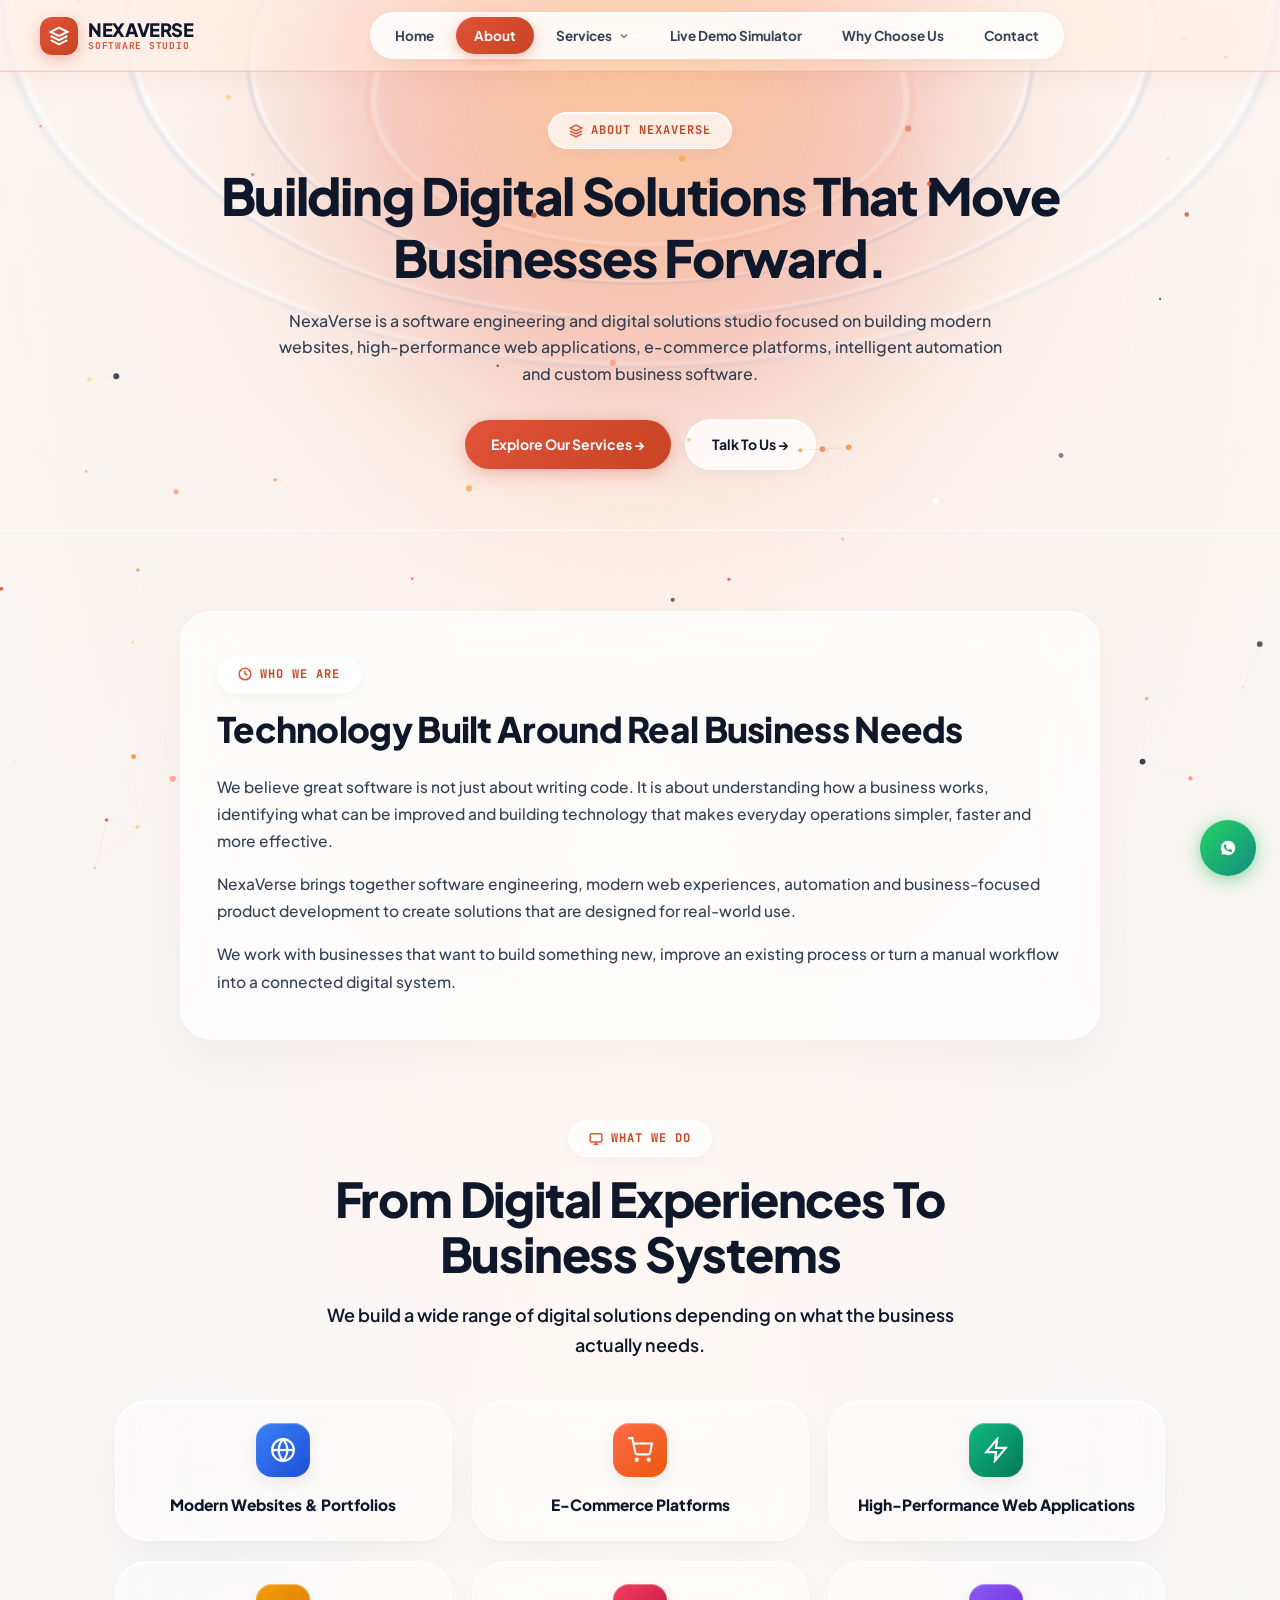
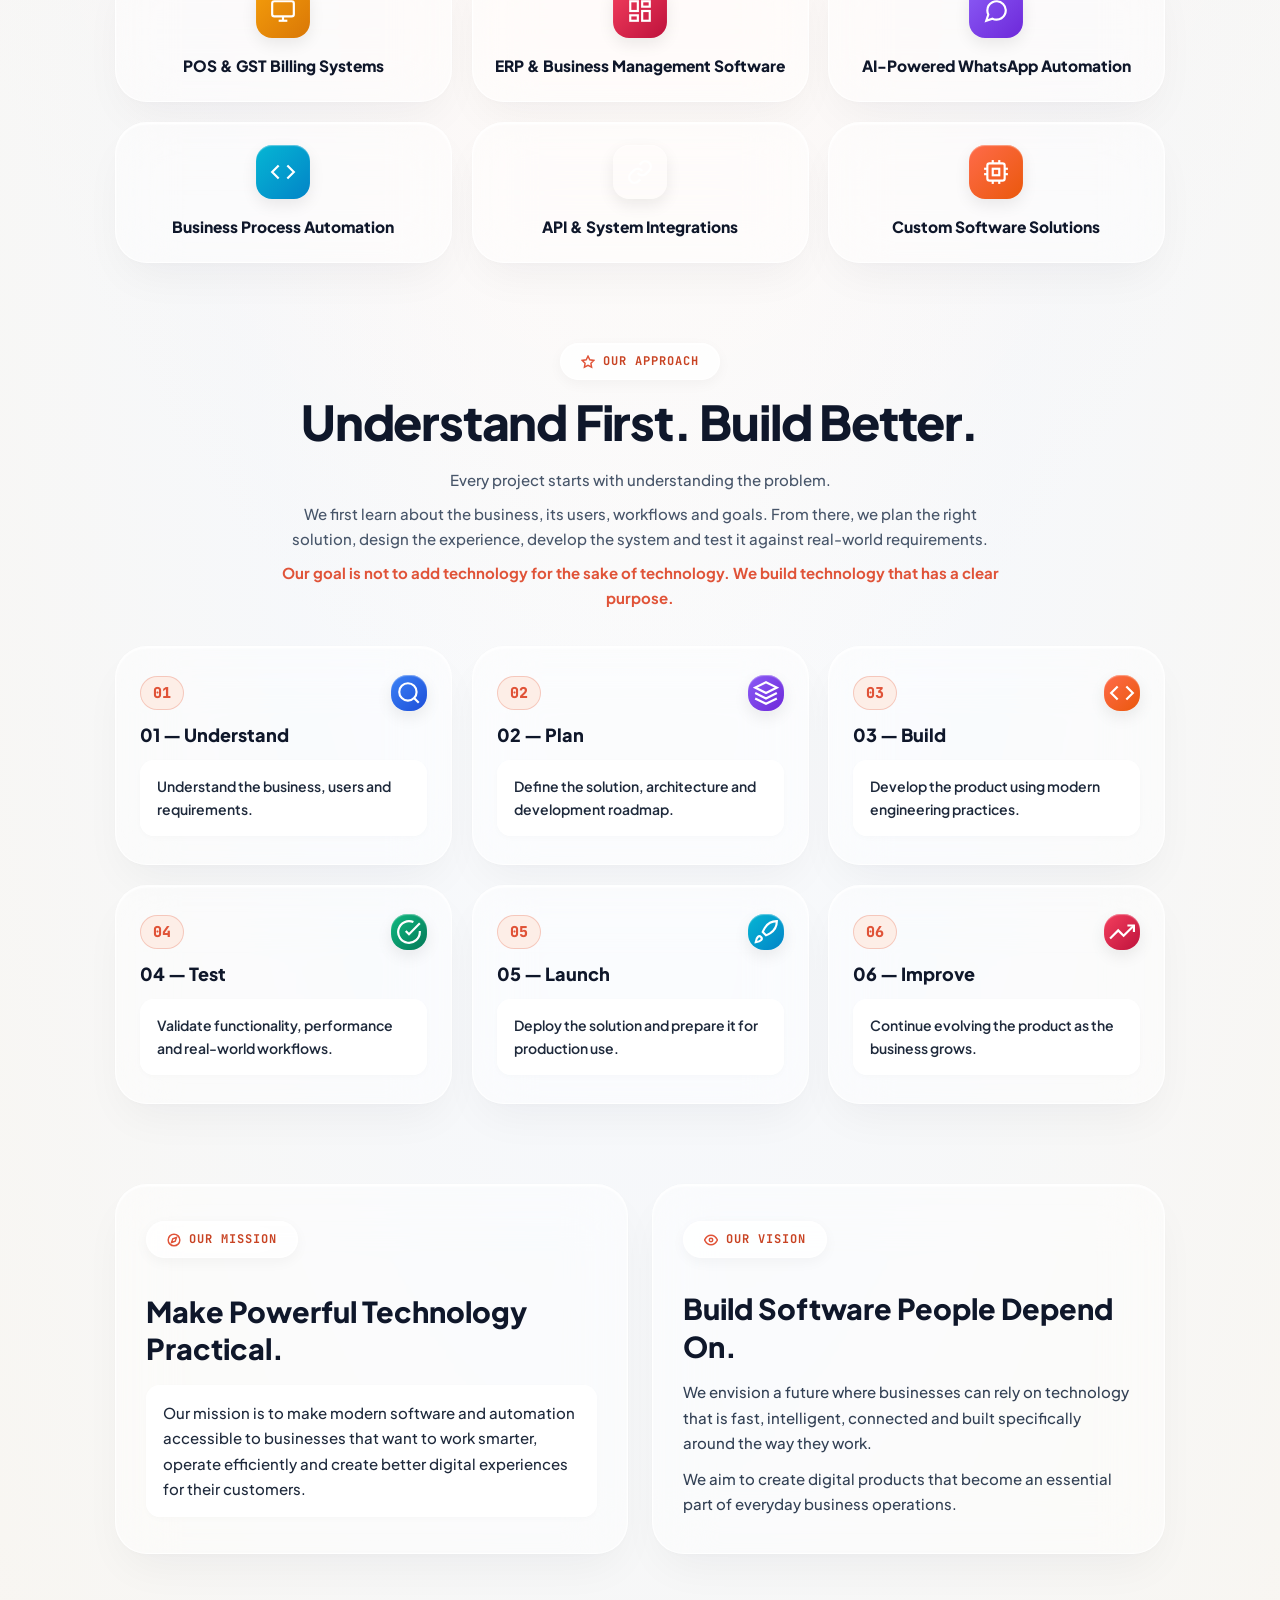
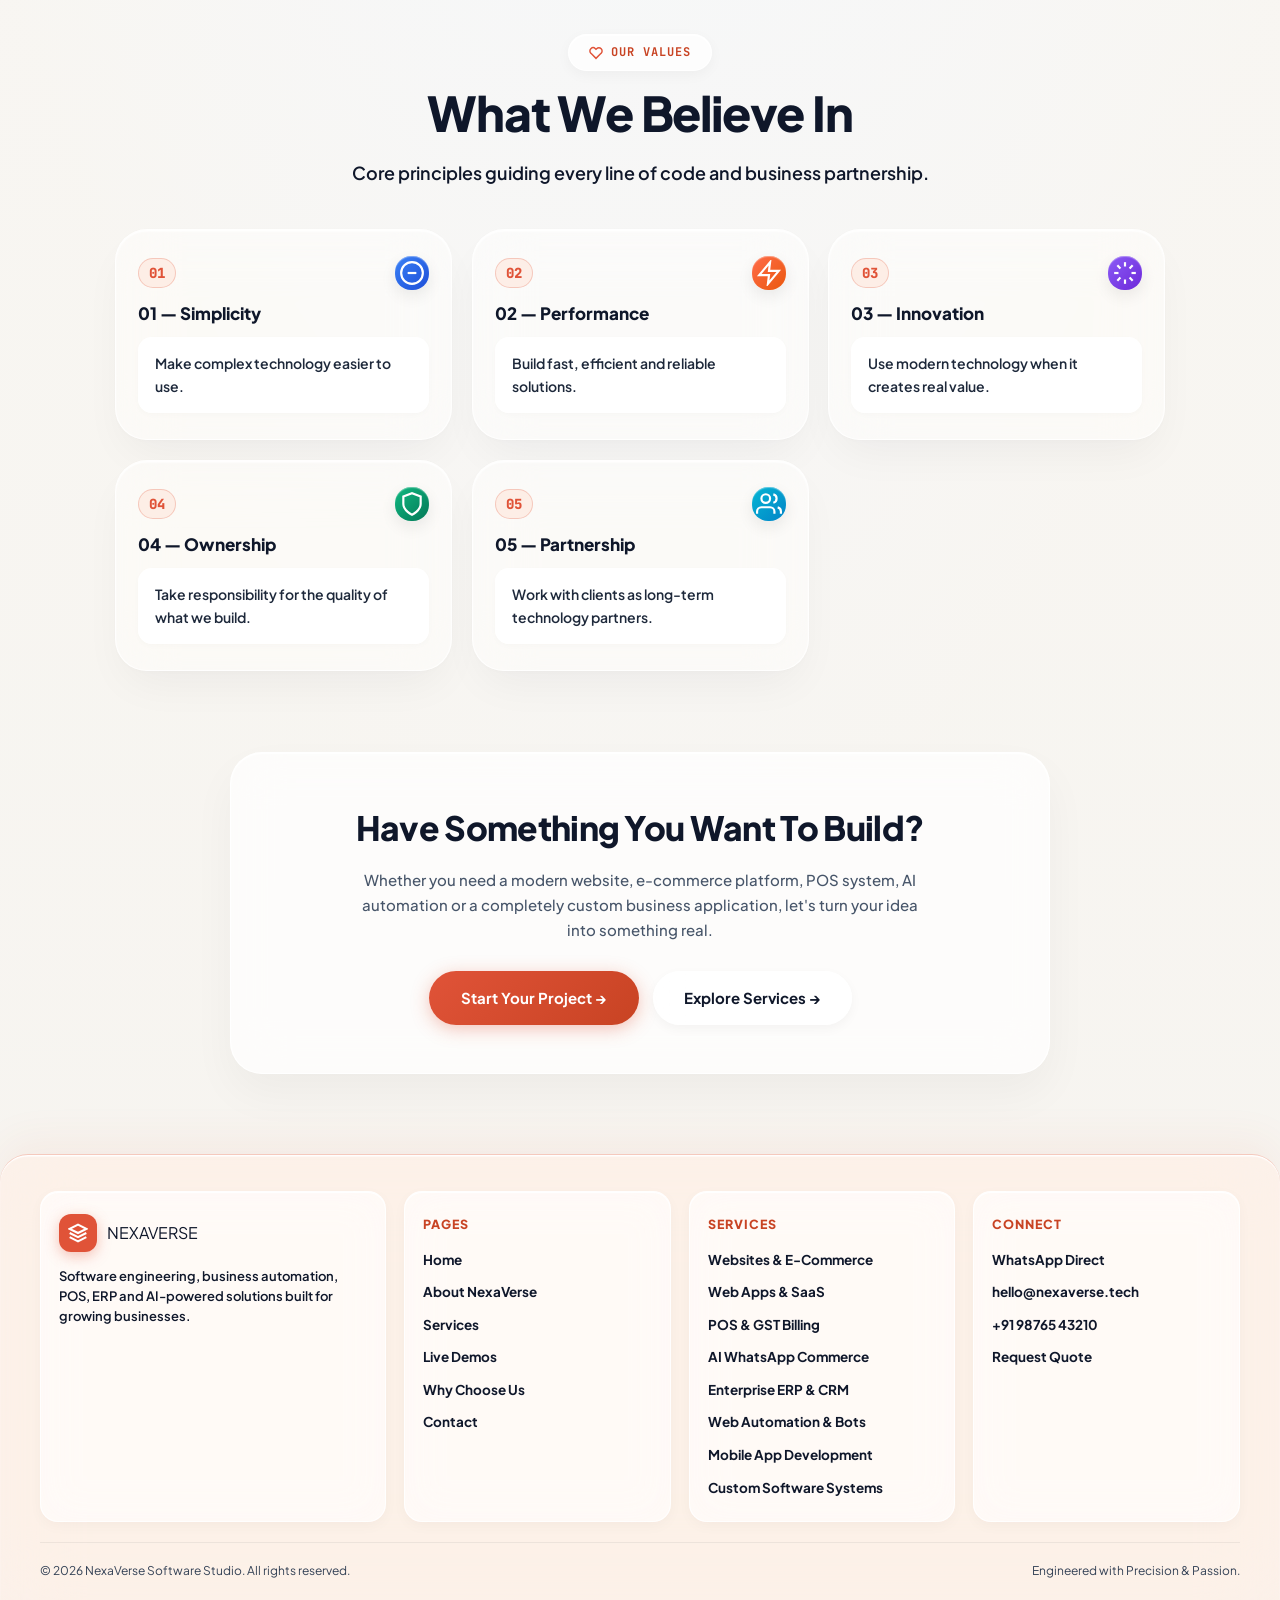
==== commit 4dc9728c: "Update footer text content across all pages strictly preserving visual layout and styling" ====
--- a/about.html
+++ b/about.html
@@ -571,30 +571,32 @@
             </div>
             <span>NEXAVERSE</span>
           </a>
-          <p>Next-generation software engineering, intelligent web automations, smart POS billing systems & enterprise solutions crafted for sustainable business growth.</p>
+          <p>Software engineering, business automation, POS, ERP and AI-powered solutions built for growing businesses.</p>
         </div>
 
         <div class="footer-card-box">
           <h4 class="footer-heading">Pages</h4>
           <ul class="footer-links">
-            <li><a href="index.html">Home Overview</a></li>
+            <li><a href="index.html">Home</a></li>
             <li><a href="about.html">About NexaVerse</a></li>
-            <li><a href="services.html">All 8 Services</a></li>
-            <li><a href="simulators.html">Live Demo Simulator</a></li>
+            <li><a href="services.html">Services</a></li>
+            <li><a href="simulators.html">Live Demos</a></li>
             <li><a href="why-us.html">Why Choose Us</a></li>
-            <li><a href="contact.html">Get an Estimate</a></li>
+            <li><a href="contact.html">Contact</a></li>
           </ul>
         </div>
 
         <div class="footer-card-box">
           <h4 class="footer-heading">Services</h4>
           <ul class="footer-links">
-            <li><a href="services.html#service-websites">Websites & Landing Pages</a></li>
-            <li><a href="services.html#service-pos">POS & Thermal Billing</a></li>
-            <li><a href="services.html#service-automation">Web Automation Bots</a></li>
-            <li><a href="services.html#service-gst">GST Invoicing Engines</a></li>
-            <li><a href="services.html#service-erp">ERP & CRM Pipelines</a></li>
+            <li><a href="services.html#service-websites">Websites &amp; E-Commerce</a></li>
+            <li><a href="services.html#service-saas">Web Apps &amp; SaaS</a></li>
+            <li><a href="services.html#service-pos">POS &amp; GST Billing</a></li>
+            <li><a href="services.html#service-whatsapp">AI WhatsApp Commerce</a></li>
+            <li><a href="services.html#service-erp">Enterprise ERP &amp; CRM</a></li>
+            <li><a href="services.html#service-automation">Web Automation &amp; Bots</a></li>
             <li><a href="services.html#service-mobile">Mobile App Development</a></li>
+            <li><a href="services.html#service-custom-software-systems">Custom Software Systems</a></li>
           </ul>
         </div>
 
@@ -610,8 +612,8 @@
       </div>
 
       <div class="footer-bottom">
-        <div>&copy; 2026 NexaVerse Technologies. All rights reserved.</div>
-        <div>Engineered with Precision & Passion.</div>
+        <div>&copy; 2026 NexaVerse Software Studio. All rights reserved.</div>
+        <div>Engineered with Precision &amp; Passion.</div>
       </div>
     </div>
   </footer>
--- a/css/style.css
+++ b/css/style.css
@@ -1118,6 +1118,123 @@
 }
 
 /* --------------------------------------------------------------------------
+   Why Businesses Choose NexaVerse Individual Row Cards
+   -------------------------------------------------------------------------- */
+.why-choose-cards-stack {
+  max-width: 960px;
+  margin: 36px auto 0 auto;
+  display: flex;
+  flex-direction: column;
+  gap: 14px;
+}
+
+.why-choose-row-card {
+  display: flex;
+  align-items: center;
+  gap: 24px;
+  padding: 18px 26px;
+  background: rgba(255, 255, 255, 0.85) !important;
+  backdrop-filter: blur(20px) saturate(180%) !important;
+  -webkit-backdrop-filter: blur(20px) saturate(180%) !important;
+  border: 1px solid rgba(255, 255, 255, 0.95) !important;
+  border-radius: var(--radius-lg);
+  box-shadow: inset 0 1px 1px #FFFFFF, 0 4px 16px rgba(15, 23, 42, 0.03) !important;
+  transition: transform var(--transition-fast), border-color var(--transition-fast), box-shadow var(--transition-fast), background var(--transition-fast);
+  cursor: default;
+}
+
+@media (hover: hover) and (pointer: fine) {
+  .why-choose-row-card:hover {
+    background: #FFFFFF !important;
+    transform: translateX(6px);
+    border-color: rgba(224, 83, 56, 0.35) !important;
+    box-shadow: inset 0 1px 1px #FFFFFF, 0 10px 28px rgba(224, 83, 56, 0.08) !important;
+  }
+
+  .why-choose-row-card:hover .why-choose-card-num {
+    color: var(--terracotta-primary);
+  }
+
+  .why-choose-row-card:hover .why-choose-card-arrow {
+    transform: translateX(4px);
+    color: var(--terracotta-primary);
+    opacity: 1;
+  }
+
+  .why-choose-row-card:hover .why-choose-card-icon {
+    transform: scale(1.06);
+  }
+}
+
+.why-choose-card-left {
+  display: flex;
+  align-items: center;
+  gap: 16px;
+  flex-shrink: 0;
+}
+
+.why-choose-card-num {
+  font-family: var(--font-mono);
+  font-size: 14px;
+  font-weight: 800;
+  color: #94A3B8;
+  letter-spacing: 0.04em;
+  min-width: 22px;
+  transition: color var(--transition-fast);
+}
+
+.why-choose-card-icon {
+  width: 42px;
+  height: 42px;
+  border-radius: 12px;
+  display: flex;
+  align-items: center;
+  justify-content: center;
+  flex-shrink: 0;
+  transition: transform var(--transition-fast);
+}
+
+.why-choose-card-icon svg {
+  width: 20px;
+  height: 20px;
+}
+
+.why-choose-card-body {
+  flex: 1;
+  display: flex;
+  flex-direction: column;
+  gap: 3px;
+  min-width: 0;
+}
+
+.why-choose-card-body h3 {
+  font-size: 16px;
+  font-weight: 800;
+  color: var(--text-primary);
+  line-height: 1.3;
+  margin: 0;
+  letter-spacing: -0.01em;
+}
+
+.why-choose-card-body p {
+  font-size: 13.5px;
+  color: #475569 !important;
+  font-weight: 500;
+  line-height: 1.5;
+  margin: 0;
+}
+
+.why-choose-card-arrow {
+  flex-shrink: 0;
+  display: flex;
+  align-items: center;
+  justify-content: center;
+  color: #94A3B8;
+  opacity: 0.6;
+  transition: transform var(--transition-fast), color var(--transition-fast), opacity var(--transition-fast);
+}
+
+/* --------------------------------------------------------------------------
    Featured Solutions Showcase Section (Horizontal Alternating Layout)
    -------------------------------------------------------------------------- */
 .showcase-container {
@@ -2376,6 +2493,60 @@
 }
 
 /* --------------------------------------------------------------------------
+   Value Statement Capabilities Strip (Apple iOS Frosted Glass Card)
+   -------------------------------------------------------------------------- */
+.value-strip-card {
+  background: rgba(255, 255, 255, 0.48) !important;
+  backdrop-filter: blur(28px) saturate(190%) !important;
+  -webkit-backdrop-filter: blur(28px) saturate(190%) !important;
+  border: 1px solid rgba(255, 255, 255, 0.78) !important;
+  border-radius: var(--radius-xl);
+  padding: 24px 28px;
+  display: grid;
+  grid-template-columns: repeat(3, 1fr);
+  gap: 18px;
+  box-shadow: inset 0 1.5px 1.5px 0 rgba(255, 255, 255, 0.95), 0 20px 45px -10px rgba(15, 23, 42, 0.05) !important;
+}
+
+.value-strip-item {
+  padding: 22px 22px;
+  background: rgba(255, 255, 255, 0.88) !important;
+  backdrop-filter: blur(14px) !important;
+  -webkit-backdrop-filter: blur(14px) !important;
+  border: 1px solid rgba(255, 255, 255, 0.95) !important;
+  border-radius: var(--radius-lg);
+  box-shadow: inset 0 1px 1px #FFFFFF, 0 4px 14px rgba(0, 0, 0, 0.02);
+  display: flex;
+  flex-direction: column;
+  justify-content: center;
+  transition: transform var(--transition-fast), border-color var(--transition-fast), box-shadow var(--transition-fast);
+}
+
+.value-strip-item:hover {
+  transform: translateY(-2px);
+  border-color: rgba(224, 83, 56, 0.3) !important;
+  box-shadow: inset 0 1px 1px #FFFFFF, 0 8px 24px rgba(224, 83, 56, 0.08);
+}
+
+.value-strip-label {
+  font-size: 13px;
+  font-weight: 800;
+  letter-spacing: 0.08em;
+  text-transform: uppercase;
+  color: var(--terracotta-primary);
+  margin-bottom: 6px;
+  display: block;
+}
+
+.value-strip-desc {
+  font-size: 13.5px;
+  color: #334155 !important;
+  font-weight: 600;
+  line-height: 1.45;
+  margin: 0;
+}
+
+/* --------------------------------------------------------------------------
    CTA Banner (Apple iOS Translucent Frosted Glass Card)
    -------------------------------------------------------------------------- */
 .cta-banner-glass {
@@ -2413,6 +2584,79 @@
   justify-content: center;
   gap: 16px;
   flex-wrap: wrap;
+}
+
+.cta-process-steps {
+  display: flex;
+  align-items: center;
+  justify-content: center;
+  gap: 16px;
+  margin-top: 26px;
+  flex-wrap: wrap;
+}
+
+.cta-process-step {
+  display: inline-flex;
+  align-items: center;
+  gap: 6px;
+  font-size: 13px;
+  color: #475569;
+  font-weight: 600;
+}
+
+.cta-step-num {
+  font-family: var(--font-mono);
+  font-size: 11.5px;
+  font-weight: 800;
+  color: var(--terracotta-primary);
+  background: rgba(253, 235, 227, 0.85);
+  padding: 2px 7px;
+  border-radius: var(--radius-full);
+  border: 1px solid rgba(224, 83, 56, 0.25);
+}
+
+.cta-step-divider {
+  color: #CBD5E1;
+  font-size: 14px;
+}
+
+.cta-direct-contact {
+  display: flex;
+  align-items: center;
+  justify-content: center;
+  gap: 12px;
+  margin-top: 20px;
+  flex-wrap: wrap;
+}
+
+.cta-contact-pill {
+  display: inline-flex;
+  align-items: center;
+  gap: 7px;
+  padding: 7px 14px;
+  background: rgba(255, 255, 255, 0.88);
+  border: 1px solid rgba(226, 232, 240, 0.95);
+  border-radius: var(--radius-full);
+  font-size: 12.5px;
+  font-weight: 600;
+  color: #334155;
+  text-decoration: none;
+  transition: all var(--transition-fast);
+  box-shadow: 0 2px 6px rgba(0, 0, 0, 0.02);
+}
+
+.cta-contact-pill svg {
+  color: var(--terracotta-primary);
+}
+
+@media (hover: hover) and (pointer: fine) {
+  .cta-contact-pill:hover {
+    background: #FFFFFF;
+    border-color: rgba(224, 83, 56, 0.4);
+    color: var(--terracotta-primary);
+    transform: translateY(-1px);
+    box-shadow: 0 4px 12px rgba(224, 83, 56, 0.08);
+  }
 }
 
 /* --------------------------------------------------------------------------
--- a/css/responsive.css
+++ b/css/responsive.css
@@ -24,6 +24,29 @@
 
   .what-we-build-grid {
     grid-template-columns: repeat(2, 1fr);
+  }
+
+  .why-choose-cards-stack {
+    margin-top: 24px;
+    gap: 12px;
+  }
+
+  .why-choose-row-card {
+    padding: 16px 20px;
+    gap: 18px;
+  }
+
+  .why-choose-card-body h3 {
+    font-size: 15.5px;
+  }
+
+  .why-choose-card-body p {
+    font-size: 13px;
+  }
+
+  .why-choose-grid {
+    grid-template-columns: repeat(2, 1fr) !important;
+    gap: 16px !important;
   }
 
   .why-choose-nexa-grid {
@@ -504,6 +527,89 @@
     padding: 8px 10px !important;
   }
 
+  .why-choose-cards-stack {
+    margin-top: 18px !important;
+    gap: 9px !important;
+  }
+
+  .why-choose-row-card {
+    padding: 12px 14px !important;
+    gap: 12px !important;
+    border-radius: 14px !important;
+    display: flex !important;
+    flex-direction: row !important;
+    align-items: center !important;
+  }
+
+  .why-choose-card-left {
+    gap: 10px !important;
+    flex-shrink: 0 !important;
+  }
+
+  .why-choose-card-num {
+    font-size: 12.5px !important;
+    min-width: 18px !important;
+  }
+
+  .why-choose-card-icon {
+    width: 36px !important;
+    height: 36px !important;
+    border-radius: 10px !important;
+  }
+
+  .why-choose-card-icon svg {
+    width: 17px !important;
+    height: 17px !important;
+  }
+
+  .why-choose-card-body {
+    flex: 1 !important;
+    gap: 2px !important;
+    min-width: 0 !important;
+  }
+
+  .why-choose-card-body h3 {
+    font-size: 13.5px !important;
+    line-height: 1.25 !important;
+  }
+
+  .why-choose-card-body p {
+    font-size: 11.5px !important;
+    line-height: 1.35 !important;
+    color: #475569 !important;
+  }
+
+  .why-choose-card-arrow {
+    display: flex !important;
+    flex-shrink: 0 !important;
+    opacity: 0.5 !important;
+  }
+
+  .why-choose-card-arrow svg {
+    width: 15px !important;
+    height: 15px !important;
+  }
+
+  .why-choose-grid {
+    grid-template-columns: 1fr !important;
+    gap: 12px !important;
+  }
+
+  .why-choose-card {
+    padding: 20px 18px !important;
+    gap: 10px !important;
+    border-radius: 18px !important;
+  }
+
+  .why-choose-card h3 {
+    font-size: 15px !important;
+  }
+
+  .why-choose-card p {
+    font-size: 12.5px !important;
+    line-height: 1.5 !important;
+  }
+
   .why-choose-item {
     gap: 12px !important;
     padding: 14px 14px !important;
@@ -537,6 +643,75 @@
   .footer-grid {
     grid-template-columns: 1fr;
     gap: 16px;
+  }
+
+  .value-strip-card {
+    grid-template-columns: 1fr !important;
+    padding: 16px !important;
+    gap: 10px !important;
+  }
+
+  .value-strip-item {
+    padding: 16px 14px !important;
+  }
+
+  .value-strip-label {
+    font-size: 12px !important;
+    margin-bottom: 4px !important;
+  }
+
+  .value-strip-desc {
+    font-size: 12.5px !important;
+    line-height: 1.4 !important;
+  }
+
+  .cta-banner-glass {
+    padding: 28px 18px !important;
+  }
+
+  .cta-title {
+    font-size: 1.55rem !important;
+    line-height: 1.25 !important;
+    margin-bottom: 8px !important;
+  }
+
+  .cta-desc {
+    font-size: 13.5px !important;
+    line-height: 1.5 !important;
+    margin-bottom: 18px !important;
+  }
+
+  .cta-actions {
+    flex-direction: column !important;
+    width: 100% !important;
+    gap: 10px !important;
+  }
+
+  .cta-actions .btn {
+    width: 100% !important;
+    justify-content: center !important;
+  }
+
+  .cta-process-steps {
+    flex-direction: column !important;
+    gap: 6px !important;
+    margin-top: 20px !important;
+  }
+
+  .cta-step-divider {
+    display: none !important;
+  }
+
+  .cta-direct-contact {
+    flex-direction: column !important;
+    gap: 8px !important;
+    width: 100% !important;
+    margin-top: 16px !important;
+  }
+
+  .cta-contact-pill {
+    width: 100% !important;
+    justify-content: center !important;
   }
 
   .footer-bottom {
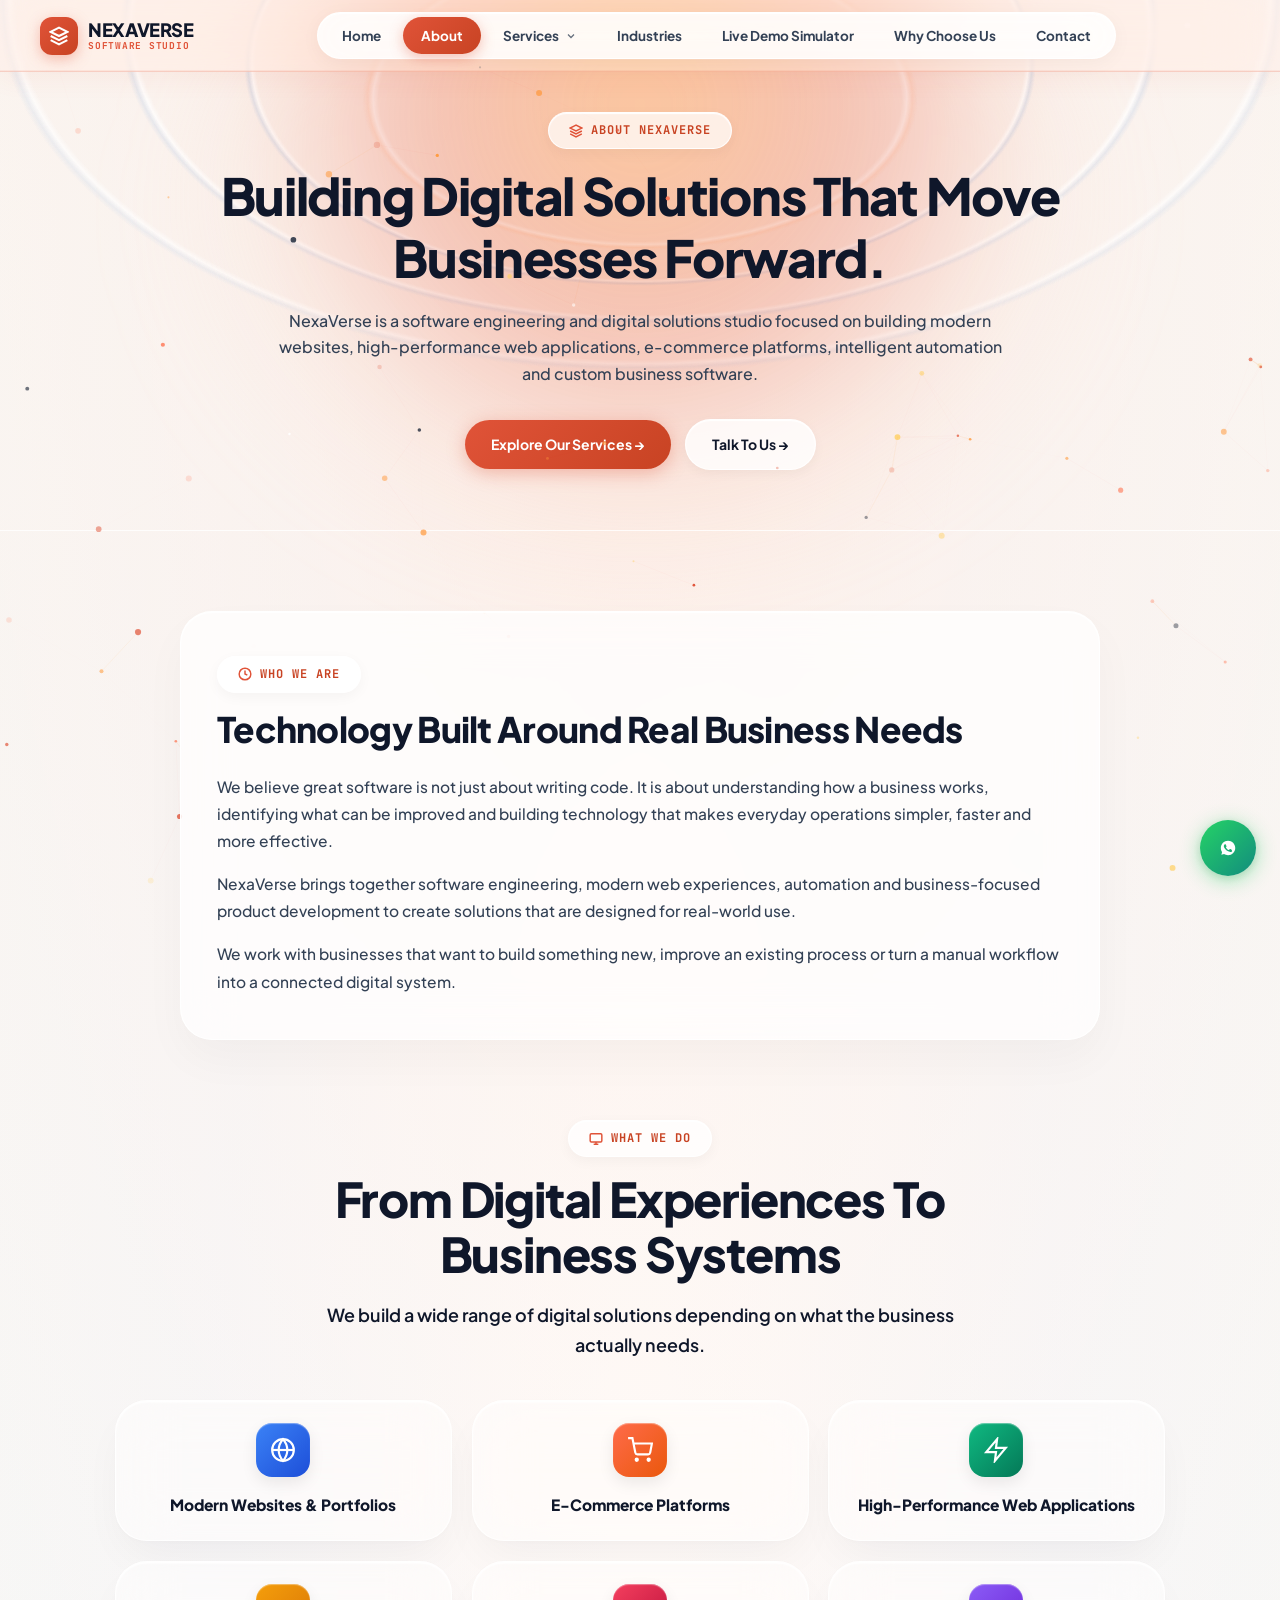
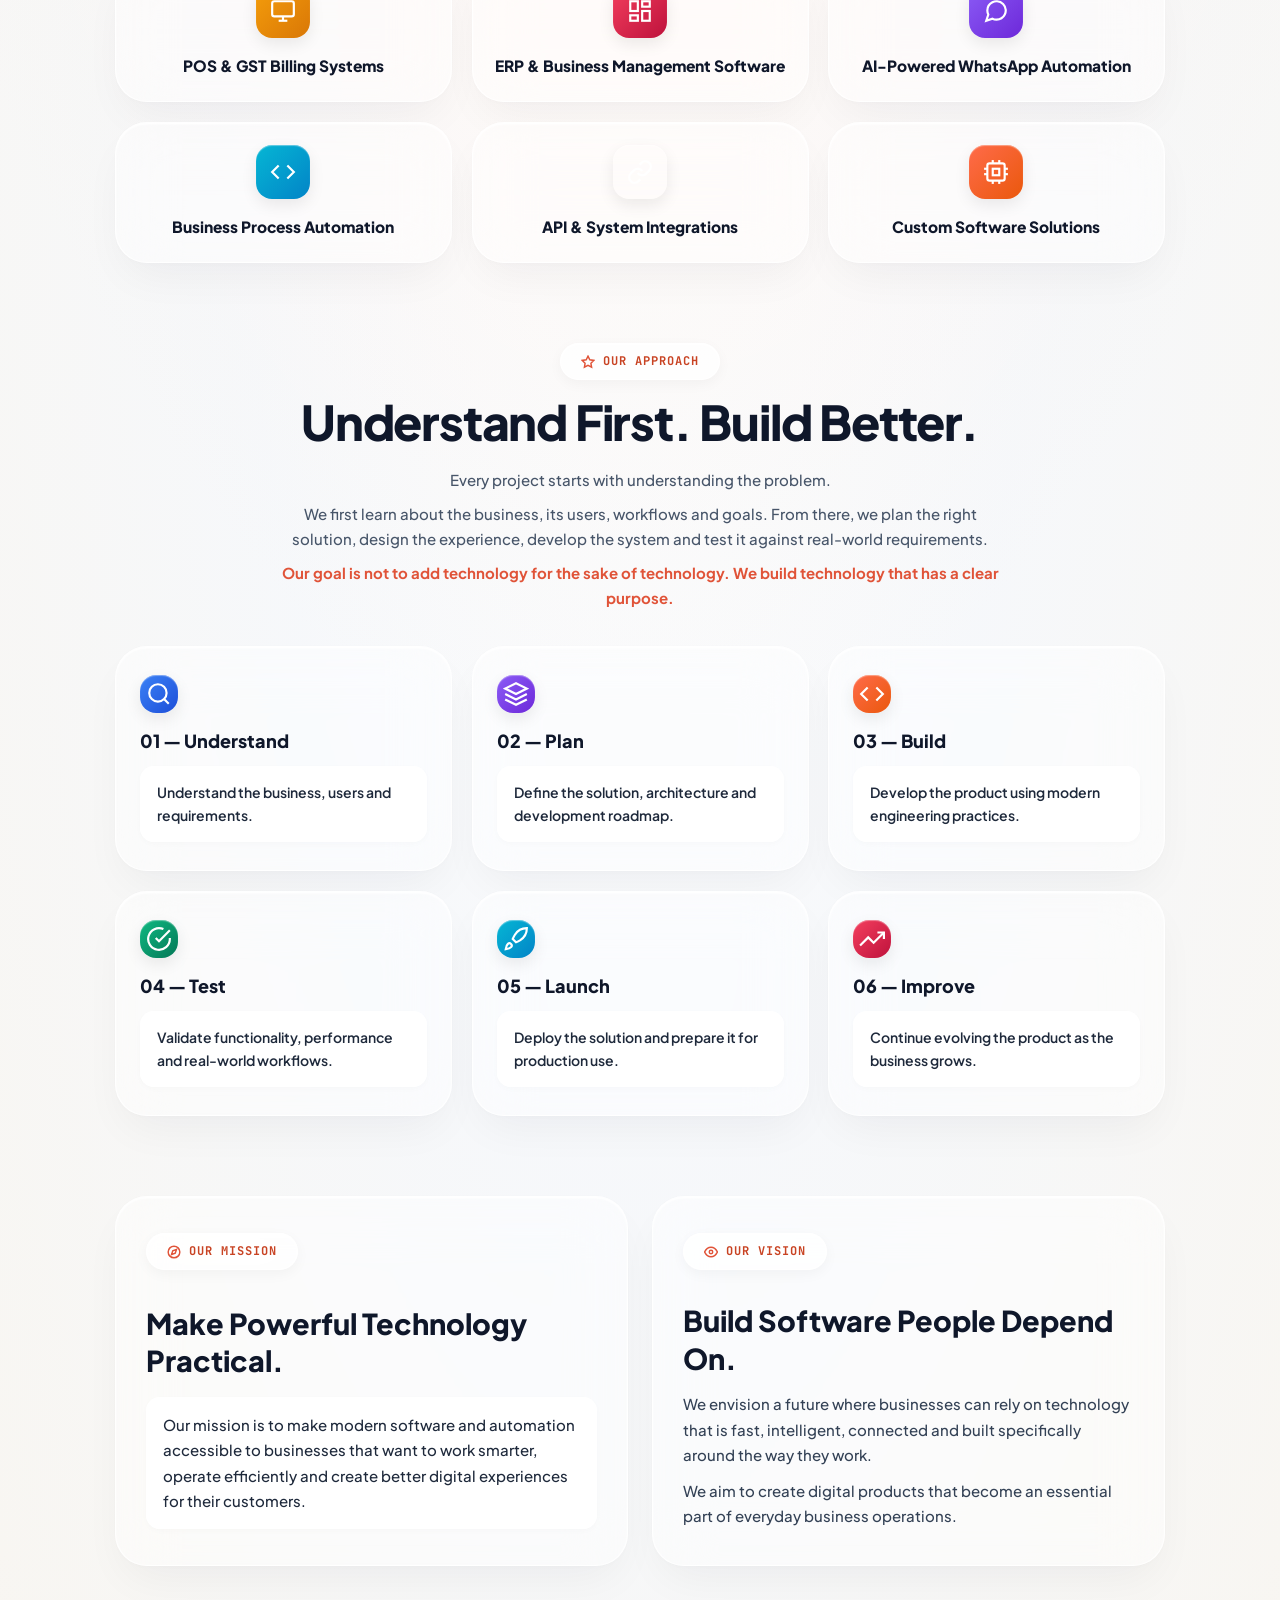
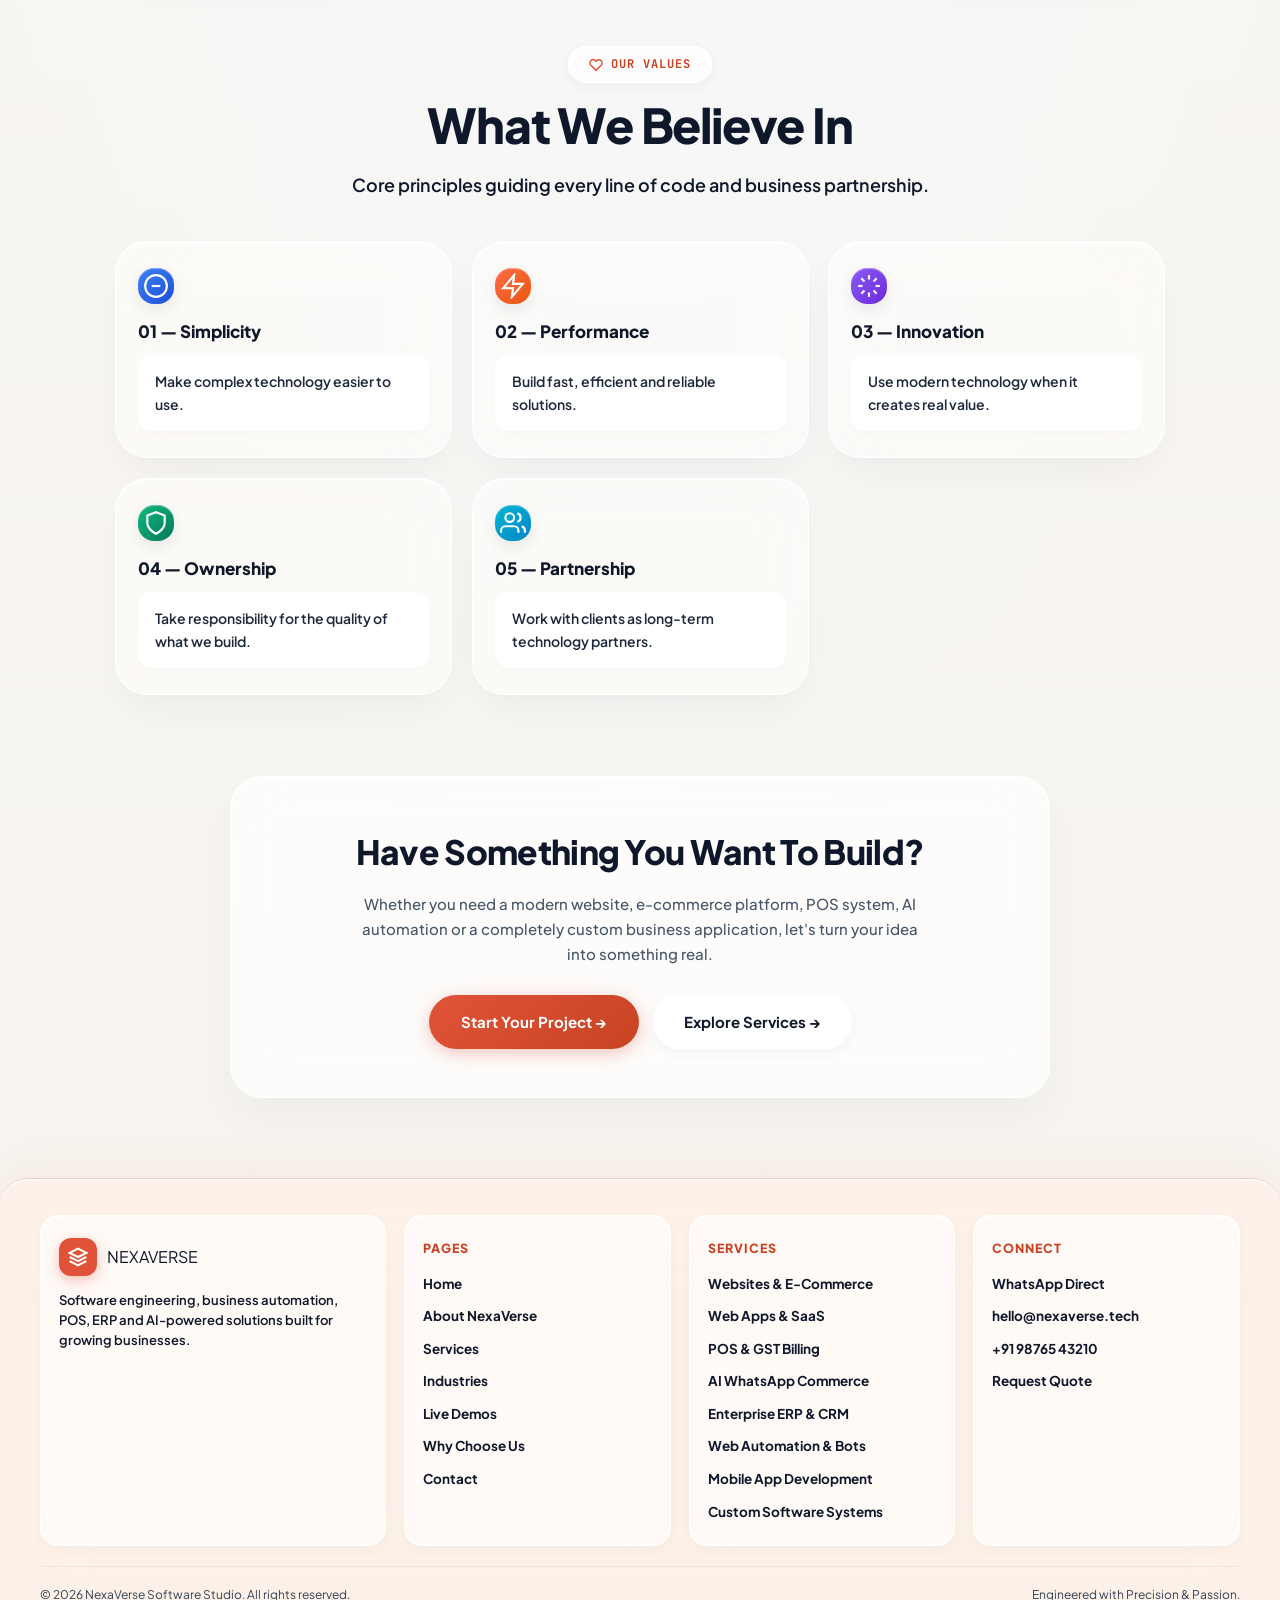
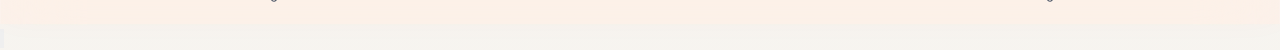
==== commit 07783bc2: "feat: add dedicated Industries page, update Hero and Industries section, enhance contact form, and o" ====
--- a/about.html
+++ b/about.html
@@ -143,6 +143,7 @@
             </div>
           </div>
         </li>
+        <li><a href="industries.html" class="nav-link">Industries</a></li>
         <li><a href="simulators.html" class="nav-link">Live Demo Simulator</a></li>
         <li><a href="why-us.html" class="nav-link">Why Choose Us</a></li>
         <li><a href="contact.html" class="nav-link">Contact</a></li>
@@ -231,7 +232,7 @@
           </p>
         </div>
 
-        <div style="display:grid;grid-template-columns:repeat(auto-fit, minmax(280px, 1fr));gap:20px;max-width:1050px;margin:0 auto;">
+        <div class="about-what-we-do-grid" style="display:grid;grid-template-columns:repeat(auto-fit, minmax(min(100%, 280px), 1fr));gap:20px;max-width:1050px;margin:0 auto;">
           
           <div class="service-card tilt-card" style="padding:22px 20px;display:flex;align-items:center;gap:16px;">
             <div class="app-icon-squircle app-icon-blue" style="flex-shrink:0;">
@@ -334,15 +335,12 @@
           </div>
         </div>
 
-        <div style="display:grid;grid-template-columns:repeat(auto-fit, minmax(300px, 1fr));gap:20px;max-width:1050px;margin:0 auto;">
+        <div class="about-approach-grid" style="display:grid;grid-template-columns:repeat(auto-fit, minmax(min(100%, 300px), 1fr));gap:20px;max-width:1050px;margin:0 auto;">
           
           <!-- Step 01 -->
           <div class="service-card tilt-card" style="padding:28px 24px;display:flex;flex-direction:column;gap:10px;">
-            <div style="display:flex;align-items:center;justify-content:space-between;">
-              <span style="font-family:var(--font-mono);font-size:15px;font-weight:800;color:var(--terracotta-primary);background:rgba(253,235,227,0.85);padding:4px 12px;border-radius:var(--radius-full);border:1px solid rgba(224,83,56,0.25);">01</span>
-              <div class="app-icon-squircle app-icon-blue" style="width:36px;height:36px;">
-                <svg width="18" height="18" viewBox="0 0 24 24" fill="none" stroke="currentColor" stroke-width="2"><circle cx="11" cy="11" r="8"></circle><line x1="21" y1="21" x2="16.65" y2="16.65"></line></svg>
-              </div>
+            <div class="app-icon-squircle app-icon-blue" style="width:38px;height:38px;margin-bottom:4px;">
+              <svg width="18" height="18" viewBox="0 0 24 24" fill="none" stroke="currentColor" stroke-width="2"><circle cx="11" cy="11" r="8"></circle><line x1="21" y1="21" x2="16.65" y2="16.65"></line></svg>
             </div>
             <h3 style="font-size:18px;font-weight:800;color:var(--text-primary);margin:0;">01 — Understand</h3>
             <p class="service-desc" style="margin:0;">Understand the business, users and requirements.</p>
@@ -350,11 +348,8 @@
 
           <!-- Step 02 -->
           <div class="service-card tilt-card" style="padding:28px 24px;display:flex;flex-direction:column;gap:10px;">
-            <div style="display:flex;align-items:center;justify-content:space-between;">
-              <span style="font-family:var(--font-mono);font-size:15px;font-weight:800;color:var(--terracotta-primary);background:rgba(253,235,227,0.85);padding:4px 12px;border-radius:var(--radius-full);border:1px solid rgba(224,83,56,0.25);">02</span>
-              <div class="app-icon-squircle app-icon-purple" style="width:36px;height:36px;">
-                <svg width="18" height="18" viewBox="0 0 24 24" fill="none" stroke="currentColor" stroke-width="2"><polygon points="12 2 2 7 12 12 22 7 12 2"></polygon><polyline points="2 17 12 22 22 17"></polyline><polyline points="2 12 12 17 22 12"></polyline></svg>
-              </div>
+            <div class="app-icon-squircle app-icon-purple" style="width:38px;height:38px;margin-bottom:4px;">
+              <svg width="18" height="18" viewBox="0 0 24 24" fill="none" stroke="currentColor" stroke-width="2"><polygon points="12 2 2 7 12 12 22 7 12 2"></polygon><polyline points="2 17 12 22 22 17"></polyline><polyline points="2 12 12 17 22 12"></polyline></svg>
             </div>
             <h3 style="font-size:18px;font-weight:800;color:var(--text-primary);margin:0;">02 — Plan</h3>
             <p class="service-desc" style="margin:0;">Define the solution, architecture and development roadmap.</p>
@@ -362,11 +357,8 @@
 
           <!-- Step 03 -->
           <div class="service-card tilt-card" style="padding:28px 24px;display:flex;flex-direction:column;gap:10px;">
-            <div style="display:flex;align-items:center;justify-content:space-between;">
-              <span style="font-family:var(--font-mono);font-size:15px;font-weight:800;color:var(--terracotta-primary);background:rgba(253,235,227,0.85);padding:4px 12px;border-radius:var(--radius-full);border:1px solid rgba(224,83,56,0.25);">03</span>
-              <div class="app-icon-squircle app-icon-orange" style="width:36px;height:36px;">
-                <svg width="18" height="18" viewBox="0 0 24 24" fill="none" stroke="currentColor" stroke-width="2"><polyline points="16 18 22 12 16 6"></polyline><polyline points="8 6 2 12 8 18"></polyline></svg>
-              </div>
+            <div class="app-icon-squircle app-icon-orange" style="width:38px;height:38px;margin-bottom:4px;">
+              <svg width="18" height="18" viewBox="0 0 24 24" fill="none" stroke="currentColor" stroke-width="2"><polyline points="16 18 22 12 16 6"></polyline><polyline points="8 6 2 12 8 18"></polyline></svg>
             </div>
             <h3 style="font-size:18px;font-weight:800;color:var(--text-primary);margin:0;">03 — Build</h3>
             <p class="service-desc" style="margin:0;">Develop the product using modern engineering practices.</p>
@@ -374,11 +366,8 @@
 
           <!-- Step 04 -->
           <div class="service-card tilt-card" style="padding:28px 24px;display:flex;flex-direction:column;gap:10px;">
-            <div style="display:flex;align-items:center;justify-content:space-between;">
-              <span style="font-family:var(--font-mono);font-size:15px;font-weight:800;color:var(--terracotta-primary);background:rgba(253,235,227,0.85);padding:4px 12px;border-radius:var(--radius-full);border:1px solid rgba(224,83,56,0.25);">04</span>
-              <div class="app-icon-squircle app-icon-emerald" style="width:36px;height:36px;">
-                <svg width="18" height="18" viewBox="0 0 24 24" fill="none" stroke="currentColor" stroke-width="2"><path d="M22 11.08V12a10 10 0 1 1-5.93-9.14"></path><polyline points="22 4 12 14.01 9 11.01"></polyline></svg>
-              </div>
+            <div class="app-icon-squircle app-icon-emerald" style="width:38px;height:38px;margin-bottom:4px;">
+              <svg width="18" height="18" viewBox="0 0 24 24" fill="none" stroke="currentColor" stroke-width="2"><path d="M22 11.08V12a10 10 0 1 1-5.93-9.14"></path><polyline points="22 4 12 14.01 9 11.01"></polyline></svg>
             </div>
             <h3 style="font-size:18px;font-weight:800;color:var(--text-primary);margin:0;">04 — Test</h3>
             <p class="service-desc" style="margin:0;">Validate functionality, performance and real-world workflows.</p>
@@ -386,11 +375,8 @@
 
           <!-- Step 05 -->
           <div class="service-card tilt-card" style="padding:28px 24px;display:flex;flex-direction:column;gap:10px;">
-            <div style="display:flex;align-items:center;justify-content:space-between;">
-              <span style="font-family:var(--font-mono);font-size:15px;font-weight:800;color:var(--terracotta-primary);background:rgba(253,235,227,0.85);padding:4px 12px;border-radius:var(--radius-full);border:1px solid rgba(224,83,56,0.25);">05</span>
-              <div class="app-icon-squircle app-icon-cyan" style="width:36px;height:36px;">
-                <svg width="18" height="18" viewBox="0 0 24 24" fill="none" stroke="currentColor" stroke-width="2"><path d="M4.5 16.5c-1.5 1.26-2 5-2 5s3.74-.5 5-2c.71-.84.7-2.13-.09-2.91a2.18 2.18 0 0 0-2.91-.09z"></path><path d="M12 15l-3-3a22 22 0 0 1 2-3.95A12.88 12.88 0 0 1 22 2c0 2.72-.78 7.5-6 11a22.35 22.35 0 0 1-4 2z"></path></svg>
-              </div>
+            <div class="app-icon-squircle app-icon-cyan" style="width:38px;height:38px;margin-bottom:4px;">
+              <svg width="18" height="18" viewBox="0 0 24 24" fill="none" stroke="currentColor" stroke-width="2"><path d="M4.5 16.5c-1.5 1.26-2 5-2 5s3.74-.5 5-2c.71-.84.7-2.13-.09-2.91a2.18 2.18 0 0 0-2.91-.09z"></path><path d="M12 15l-3-3a22 22 0 0 1 2-3.95A12.88 12.88 0 0 1 22 2c0 2.72-.78 7.5-6 11a22.35 22.35 0 0 1-4 2z"></path></svg>
             </div>
             <h3 style="font-size:18px;font-weight:800;color:var(--text-primary);margin:0;">05 — Launch</h3>
             <p class="service-desc" style="margin:0;">Deploy the solution and prepare it for production use.</p>
@@ -398,11 +384,8 @@
 
           <!-- Step 06 -->
           <div class="service-card tilt-card" style="padding:28px 24px;display:flex;flex-direction:column;gap:10px;">
-            <div style="display:flex;align-items:center;justify-content:space-between;">
-              <span style="font-family:var(--font-mono);font-size:15px;font-weight:800;color:var(--terracotta-primary);background:rgba(253,235,227,0.85);padding:4px 12px;border-radius:var(--radius-full);border:1px solid rgba(224,83,56,0.25);">06</span>
-              <div class="app-icon-squircle app-icon-rose" style="width:36px;height:36px;">
-                <svg width="18" height="18" viewBox="0 0 24 24" fill="none" stroke="currentColor" stroke-width="2"><polyline points="23 6 13.5 15.5 8.5 10.5 1 18"></polyline><polyline points="17 6 23 6 23 12"></polyline></svg>
-              </div>
+            <div class="app-icon-squircle app-icon-rose" style="width:38px;height:38px;margin-bottom:4px;">
+              <svg width="18" height="18" viewBox="0 0 24 24" fill="none" stroke="currentColor" stroke-width="2"><polyline points="23 6 13.5 15.5 8.5 10.5 1 18"></polyline><polyline points="17 6 23 6 23 12"></polyline></svg>
             </div>
             <h3 style="font-size:18px;font-weight:800;color:var(--text-primary);margin:0;">06 — Improve</h3>
             <p class="service-desc" style="margin:0;">Continue evolving the product as the business grows.</p>
@@ -415,7 +398,7 @@
     <!-- SECTION 04 & 05: OUR MISSION & OUR VISION -->
     <section class="section" style="padding-top:20px;padding-bottom:60px;">
       <div class="container">
-        <div style="display:grid;grid-template-columns:repeat(auto-fit, minmax(320px, 1fr));gap:24px;max-width:1050px;margin:0 auto;">
+        <div class="about-mission-grid" style="display:grid;grid-template-columns:repeat(auto-fit, minmax(min(100%, 320px), 1fr));gap:24px;max-width:1050px;margin:0 auto;">
           
           <!-- MISSION -->
           <div class="service-card tilt-card" style="padding:36px 30px;display:flex;flex-direction:column;gap:14px;">
@@ -466,15 +449,12 @@
           <p class="section-subtitle">Core principles guiding every line of code and business partnership.</p>
         </div>
 
-        <div style="display:grid;grid-template-columns:repeat(auto-fit, minmax(260px, 1fr));gap:20px;max-width:1050px;margin:0 auto;">
+        <div class="about-values-grid" style="display:grid;grid-template-columns:repeat(auto-fit, minmax(min(100%, 260px), 1fr));gap:20px;max-width:1050px;margin:0 auto;">
           
           <!-- Value 01 -->
           <div class="service-card tilt-card" style="padding:26px 22px;display:flex;flex-direction:column;gap:10px;">
-            <div style="display:flex;align-items:center;justify-content:space-between;">
-              <span style="font-family:var(--font-mono);font-size:14px;font-weight:800;color:var(--terracotta-primary);background:rgba(253,235,227,0.85);padding:3px 10px;border-radius:var(--radius-full);border:1px solid rgba(224,83,56,0.25);">01</span>
-              <div class="app-icon-squircle app-icon-blue" style="width:34px;height:34px;">
-                <svg width="16" height="16" viewBox="0 0 24 24" fill="none" stroke="currentColor" stroke-width="2"><circle cx="12" cy="12" r="10"></circle><path d="M8 12h8"></path></svg>
-              </div>
+            <div class="app-icon-squircle app-icon-blue" style="width:36px;height:36px;margin-bottom:4px;">
+              <svg width="16" height="16" viewBox="0 0 24 24" fill="none" stroke="currentColor" stroke-width="2"><circle cx="12" cy="12" r="10"></circle><path d="M8 12h8"></path></svg>
             </div>
             <h3 style="font-size:17px;font-weight:800;color:var(--text-primary);margin:0;">01 — Simplicity</h3>
             <p class="service-desc" style="margin:0;">Make complex technology easier to use.</p>
@@ -482,11 +462,8 @@
 
           <!-- Value 02 -->
           <div class="service-card tilt-card" style="padding:26px 22px;display:flex;flex-direction:column;gap:10px;">
-            <div style="display:flex;align-items:center;justify-content:space-between;">
-              <span style="font-family:var(--font-mono);font-size:14px;font-weight:800;color:var(--terracotta-primary);background:rgba(253,235,227,0.85);padding:3px 10px;border-radius:var(--radius-full);border:1px solid rgba(224,83,56,0.25);">02</span>
-              <div class="app-icon-squircle app-icon-orange" style="width:34px;height:34px;">
-                <svg width="16" height="16" viewBox="0 0 24 24" fill="none" stroke="currentColor" stroke-width="2"><polygon points="13 2 3 14 12 14 11 22 21 10 12 10 13 2"></polygon></svg>
-              </div>
+            <div class="app-icon-squircle app-icon-orange" style="width:36px;height:36px;margin-bottom:4px;">
+              <svg width="16" height="16" viewBox="0 0 24 24" fill="none" stroke="currentColor" stroke-width="2"><polygon points="13 2 3 14 12 14 11 22 21 10 12 10 13 2"></polygon></svg>
             </div>
             <h3 style="font-size:17px;font-weight:800;color:var(--text-primary);margin:0;">02 — Performance</h3>
             <p class="service-desc" style="margin:0;">Build fast, efficient and reliable solutions.</p>
@@ -494,11 +471,8 @@
 
           <!-- Value 03 -->
           <div class="service-card tilt-card" style="padding:26px 22px;display:flex;flex-direction:column;gap:10px;">
-            <div style="display:flex;align-items:center;justify-content:space-between;">
-              <span style="font-family:var(--font-mono);font-size:14px;font-weight:800;color:var(--terracotta-primary);background:rgba(253,235,227,0.85);padding:3px 10px;border-radius:var(--radius-full);border:1px solid rgba(224,83,56,0.25);">03</span>
-              <div class="app-icon-squircle app-icon-purple" style="width:34px;height:34px;">
-                <svg width="16" height="16" viewBox="0 0 24 24" fill="none" stroke="currentColor" stroke-width="2"><line x1="12" y1="2" x2="12" y2="6"></line><line x1="12" y1="18" x2="12" y2="22"></line><line x1="4.93" y1="4.93" x2="7.76" y2="7.76"></line><line x1="16.24" y1="16.24" x2="19.07" y2="19.07"></line><line x1="2" y1="12" x2="6" y2="12"></line><line x1="18" y1="12" x2="22" y2="12"></line><line x1="4.93" y1="19.07" x2="7.76" y2="16.24"></line><line x1="16.24" y1="7.76" x2="19.07" y2="4.93"></line></svg>
-              </div>
+            <div class="app-icon-squircle app-icon-purple" style="width:36px;height:36px;margin-bottom:4px;">
+              <svg width="16" height="16" viewBox="0 0 24 24" fill="none" stroke="currentColor" stroke-width="2"><line x1="12" y1="2" x2="12" y2="6"></line><line x1="12" y1="18" x2="12" y2="22"></line><line x1="4.93" y1="4.93" x2="7.76" y2="7.76"></line><line x1="16.24" y1="16.24" x2="19.07" y2="19.07"></line><line x1="2" y1="12" x2="6" y2="12"></line><line x1="18" y1="12" x2="22" y2="12"></line><line x1="4.93" y1="19.07" x2="7.76" y2="16.24"></line><line x1="16.24" y1="7.76" x2="19.07" y2="4.93"></line></svg>
             </div>
             <h3 style="font-size:17px;font-weight:800;color:var(--text-primary);margin:0;">03 — Innovation</h3>
             <p class="service-desc" style="margin:0;">Use modern technology when it creates real value.</p>
@@ -506,11 +480,8 @@
 
           <!-- Value 04 -->
           <div class="service-card tilt-card" style="padding:26px 22px;display:flex;flex-direction:column;gap:10px;">
-            <div style="display:flex;align-items:center;justify-content:space-between;">
-              <span style="font-family:var(--font-mono);font-size:14px;font-weight:800;color:var(--terracotta-primary);background:rgba(253,235,227,0.85);padding:3px 10px;border-radius:var(--radius-full);border:1px solid rgba(224,83,56,0.25);">04</span>
-              <div class="app-icon-squircle app-icon-emerald" style="width:34px;height:34px;">
-                <svg width="16" height="16" viewBox="0 0 24 24" fill="none" stroke="currentColor" stroke-width="2"><path d="M12 22s8-4 8-10V5l-8-3-8 3v7c0 6 8 10 8 10z"></path></svg>
-              </div>
+            <div class="app-icon-squircle app-icon-emerald" style="width:36px;height:36px;margin-bottom:4px;">
+              <svg width="16" height="16" viewBox="0 0 24 24" fill="none" stroke="currentColor" stroke-width="2"><path d="M12 22s8-4 8-10V5l-8-3-8 3v7c0 6 8 10 8 10z"></path></svg>
             </div>
             <h3 style="font-size:17px;font-weight:800;color:var(--text-primary);margin:0;">04 — Ownership</h3>
             <p class="service-desc" style="margin:0;">Take responsibility for the quality of what we build.</p>
@@ -518,11 +489,8 @@
 
           <!-- Value 05 -->
           <div class="service-card tilt-card" style="padding:26px 22px;display:flex;flex-direction:column;gap:10px;">
-            <div style="display:flex;align-items:center;justify-content:space-between;">
-              <span style="font-family:var(--font-mono);font-size:14px;font-weight:800;color:var(--terracotta-primary);background:rgba(253,235,227,0.85);padding:3px 10px;border-radius:var(--radius-full);border:1px solid rgba(224,83,56,0.25);">05</span>
-              <div class="app-icon-squircle app-icon-cyan" style="width:34px;height:34px;">
-                <svg width="16" height="16" viewBox="0 0 24 24" fill="none" stroke="currentColor" stroke-width="2"><path d="M17 21v-2a4 4 0 0 0-4-4H5a4 4 0 0 0-4 4v2"></path><circle cx="9" cy="7" r="4"></circle><path d="M23 21v-2a4 4 0 0 0-3-3.87"></path><path d="M16 3.13a4 4 0 0 1 0 7.75"></path></svg>
-              </div>
+            <div class="app-icon-squircle app-icon-cyan" style="width:36px;height:36px;margin-bottom:4px;">
+              <svg width="16" height="16" viewBox="0 0 24 24" fill="none" stroke="currentColor" stroke-width="2"><path d="M17 21v-2a4 4 0 0 0-4-4H5a4 4 0 0 0-4 4v2"></path><circle cx="9" cy="7" r="4"></circle><path d="M23 21v-2a4 4 0 0 0-3-3.87"></path><path d="M16 3.13a4 4 0 0 1 0 7.75"></path></svg>
             </div>
             <h3 style="font-size:17px;font-weight:800;color:var(--text-primary);margin:0;">05 — Partnership</h3>
             <p class="service-desc" style="margin:0;">Work with clients as long-term technology partners.</p>
@@ -580,6 +548,7 @@
             <li><a href="index.html">Home</a></li>
             <li><a href="about.html">About NexaVerse</a></li>
             <li><a href="services.html">Services</a></li>
+            <li><a href="industries.html">Industries</a></li>
             <li><a href="simulators.html">Live Demos</a></li>
             <li><a href="why-us.html">Why Choose Us</a></li>
             <li><a href="contact.html">Contact</a></li>
--- a/css/style.css
+++ b/css/style.css
@@ -672,13 +672,18 @@
 }
 
 .hero-title {
-  font-size: clamp(2.1rem, 4.2vw, 3.6rem);
-  font-weight: 800;
-  line-height: 1.2;
+  font-size: clamp(2.2rem, 4.4vw, 3.6rem);
+  font-weight: 800;
+  line-height: 1.18;
   letter-spacing: -0.025em;
-  margin-bottom: 10px;
+  margin-bottom: 18px;
   color: var(--text-primary);
-  max-width: 980px;
+  max-width: 920px;
+  text-wrap: balance;
+}
+
+.desktop-br {
+  display: inline;
 }
 
 .hero-typed-container {
@@ -707,21 +712,26 @@
 }
 
 .hero-desc {
-  font-size: clamp(1.05rem, 1.4vw, 1.25rem);
+  font-size: clamp(1.05rem, 1.3vw, 1.2rem);
   color: #1E293B !important;
-  line-height: 1.7;
-  margin-bottom: 24px;
-  max-width: 720px;
-  font-weight: 600;
-}
-
+  line-height: 1.6;
+  margin-bottom: 12px;
+  max-width: 760px;
+  font-weight: 500;
+  text-wrap: balance;
+}
+
+.hero-industry-subline,
 .hero-subtext {
-  font-size: 13.5px;
-  color: #475569;
-  font-weight: 600;
-  margin-top: -12px;
-  margin-bottom: 32px;
+  font-size: clamp(0.85rem, 1.05vw, 0.95rem);
+  color: #64748B;
+  font-weight: 500;
+  margin-top: 0;
+  margin-bottom: 30px;
+  line-height: 1.5;
   letter-spacing: 0.01em;
+  max-width: 680px;
+  text-wrap: balance;
 }
 
 .hero-actions {
@@ -2528,13 +2538,35 @@
   box-shadow: inset 0 1px 1px #FFFFFF, 0 8px 24px rgba(224, 83, 56, 0.08);
 }
 
+.value-strip-header {
+  display: flex;
+  align-items: center;
+  gap: 12px;
+  margin-bottom: 8px;
+}
+
+.value-strip-icon {
+  width: 32px;
+  height: 32px;
+  border-radius: 9px;
+  display: flex;
+  align-items: center;
+  justify-content: center;
+  flex-shrink: 0;
+}
+
+.value-strip-icon svg {
+  width: 16px;
+  height: 16px;
+}
+
 .value-strip-label {
   font-size: 13px;
   font-weight: 800;
   letter-spacing: 0.08em;
   text-transform: uppercase;
   color: var(--terracotta-primary);
-  margin-bottom: 6px;
+  margin-bottom: 0;
   display: block;
 }
 
@@ -2993,6 +3025,173 @@
     opacity: 1;
     transform: translateX(0);
   }
+}
+
+/* --------------------------------------------------------------------------
+   Industries Page Grid & Solution Cards (Apple iOS Translucent Frosted Glass)
+   -------------------------------------------------------------------------- */
+.industries-grid {
+  display: grid;
+  grid-template-columns: repeat(2, 1fr);
+  gap: 28px;
+}
+
+.industry-card {
+  background: rgba(255, 255, 255, 0.48) !important;
+  backdrop-filter: blur(28px) saturate(190%) !important;
+  -webkit-backdrop-filter: blur(28px) saturate(190%) !important;
+  border: 1px solid rgba(255, 255, 255, 0.82) !important;
+  border-radius: var(--radius-xl);
+  padding: 34px 30px;
+  display: flex;
+  flex-direction: column;
+  justify-content: space-between;
+  transition: all var(--transition-normal);
+  position: relative;
+  box-shadow: inset 0 1.5px 1.5px 0 rgba(255, 255, 255, 0.95), 0 20px 45px -10px rgba(15, 23, 42, 0.05), 0 2px 6px rgba(15, 23, 42, 0.02) !important;
+}
+
+.industry-card:hover {
+  background: rgba(255, 255, 255, 0.72) !important;
+  transform: translateY(-6px);
+  border-color: rgba(224, 83, 56, 0.45) !important;
+  box-shadow: inset 0 1.5px 1.5px 0 #FFFFFF, 0 28px 60px -12px rgba(224, 83, 56, 0.18), 0 0 0 1px rgba(224, 83, 56, 0.25) !important;
+}
+
+.industry-card:hover .app-icon-squircle {
+  transform: scale(1.1) rotate(4deg);
+}
+
+.industry-card-header {
+  display: flex;
+  align-items: center;
+  justify-content: space-between;
+  margin-bottom: 20px;
+}
+
+.industry-card-num {
+  font-family: var(--font-mono);
+  font-size: var(--text-xs);
+  color: var(--terracotta-deep);
+  background: var(--terracotta-badge);
+  padding: 4px 12px;
+  border-radius: var(--radius-full);
+  font-weight: 700;
+  letter-spacing: 0.05em;
+}
+
+.industry-card-name {
+  font-size: 12px;
+  font-weight: 700;
+  text-transform: uppercase;
+  letter-spacing: 0.08em;
+  color: var(--terracotta-primary);
+  margin-bottom: 8px;
+  display: block;
+}
+
+.industry-headline {
+  font-size: clamp(1.2rem, 1.5vw, 1.35rem);
+  font-weight: 800;
+  margin-bottom: 12px;
+  color: var(--text-primary);
+  line-height: 1.3;
+}
+
+.industry-desc {
+  font-size: 14px;
+  color: #1E293B !important;
+  line-height: 1.65;
+  margin-bottom: 20px;
+  font-weight: 500;
+  padding: 14px 16px;
+  background: rgba(255, 255, 255, 0.92) !important;
+  backdrop-filter: blur(12px) !important;
+  -webkit-backdrop-filter: blur(12px) !important;
+  border: 1px solid rgba(255, 255, 255, 0.98) !important;
+  border-radius: 14px;
+  box-shadow: inset 0 1px 1px #FFFFFF, 0 2px 6px rgba(0, 0, 0, 0.02);
+}
+
+.industry-solutions-block {
+  margin-bottom: 24px;
+}
+
+.industry-solutions-title {
+  font-size: 11px;
+  font-weight: 700;
+  text-transform: uppercase;
+  letter-spacing: 0.07em;
+  color: #64748B;
+  margin-bottom: 10px;
+  display: block;
+}
+
+.industry-tags-cloud {
+  display: flex;
+  flex-wrap: wrap;
+  gap: 8px;
+}
+
+.industry-tag-pill {
+  font-size: 12px;
+  font-weight: 600;
+  color: #334155;
+  background: rgba(255, 255, 255, 0.9);
+  border: 1px solid rgba(0, 0, 0, 0.06);
+  padding: 4px 10px;
+  border-radius: var(--radius-full);
+  box-shadow: 0 1px 2px rgba(0, 0, 0, 0.03);
+  transition: all var(--transition-fast);
+}
+
+.industry-card:hover .industry-tag-pill {
+  background: #FFFFFF;
+  border-color: rgba(224, 83, 56, 0.25);
+  color: var(--text-primary);
+}
+
+.industry-card-footer {
+  display: flex;
+  align-items: center;
+  gap: 12px;
+  margin-top: auto;
+  padding-top: 4px;
+  flex-wrap: wrap;
+}
+
+.industry-card-footer .btn {
+  font-size: 13px;
+  padding: 10px 20px;
+}
+
+.industry-local-box {
+  text-align: center;
+  padding: 22px 24px;
+  margin: 50px auto 0 auto;
+  max-width: 760px;
+  background: rgba(255, 255, 255, 0.72);
+  backdrop-filter: blur(20px) saturate(180%);
+  -webkit-backdrop-filter: blur(20px) saturate(180%);
+  border: 1px solid rgba(255, 255, 255, 0.95);
+  border-radius: var(--radius-full);
+  box-shadow: inset 0 1px 1px #FFFFFF, 0 4px 16px rgba(0, 0, 0, 0.03);
+}
+
+.industry-local-box p {
+  font-size: 14px;
+  font-weight: 600;
+  color: var(--text-secondary);
+  margin: 0;
+  display: flex;
+  align-items: center;
+  justify-content: center;
+  gap: 8px;
+}
+
+.industry-local-box svg {
+  color: var(--terracotta-primary);
+  flex-shrink: 0;
 }
 
 /* Reduced Motion Accessibility */
--- a/css/responsive.css
+++ b/css/responsive.css
@@ -74,15 +74,41 @@
     --ios-glass-bg-hover: #FFFFFF;
   }
 
-  /* Disable smooth-scroll on touch root to allow 100% native momentum scrolling */
-  html {
+  /* Reset box sizing & prevent horizontal scroll */
+  *, *::before, *::after {
+    box-sizing: border-box !important;
+  }
+
+  html, body {
+    width: 100% !important;
+    max-width: 100vw !important;
+    overflow-x: hidden !important;
+    position: relative;
     scroll-behavior: auto !important;
   }
 
-  /* 1. Lightweight Static Ripple Circles for Mobile Hero (Zero Frame Drop Architecture) */
+  img, svg, canvas, video, iframe {
+    max-width: 100% !important;
+    height: auto;
+  }
+
+  h1, h2, h3, h4, h5, h6, p, span, a, li, button, label, input, textarea, select {
+    overflow-wrap: break-word !important;
+    word-wrap: break-word !important;
+  }
+
+  .container {
+    width: 100% !important;
+    max-width: 100% !important;
+    padding-left: var(--container-padding, 16px) !important;
+    padding-right: var(--container-padding, 16px) !important;
+    box-sizing: border-box !important;
+  }
+
+  /* 1. Lightweight Static Ripple Circles for Mobile Hero */
   .site-bg-ambient {
     display: block !important;
-    position: absolute !important; /* Absolute (not fixed) so it scrolls with hero without repainting */
+    position: absolute !important;
     top: 0 !important;
     left: 0 !important;
     width: 100% !important;
@@ -105,7 +131,6 @@
     pointer-events: none !important;
   }
 
-  /* Keep heavy canvas, cursor glow, and animated blur blobs disabled on mobile */
   .bg-neural-glow-1,
   #bg-canvas,
   #cursor-glow {
@@ -114,7 +139,7 @@
     filter: none !important;
   }
 
-  /* 2. Zero-overhead solid white cards across ALL pages (Index, About, Services, Simulator, Why-Us, Contact) */
+  /* 2. Solid white cards across ALL pages */
   .service-card,
   .tilt-card,
   .pillar-card,
@@ -150,7 +175,8 @@
   .testimonial-card,
   .form-control,
   .footer-card-box,
-  .pillar-icon-wrap {
+  .pillar-icon-wrap,
+  .industry-card {
     background: #FFFFFF !important;
     backdrop-filter: none !important;
     -webkit-backdrop-filter: none !important;
@@ -160,6 +186,7 @@
     transition: none !important;
     will-change: auto !important;
     opacity: 1 !important;
+    min-width: 0 !important;
   }
 
   .why-choose-body p {
@@ -170,7 +197,7 @@
     box-shadow: none !important;
   }
 
-  /* 3. Reset all scroll-reveal classes to visible instantly on mobile */
+  /* 3. Reset scroll-reveal classes to visible instantly on mobile */
   .reveal-on-scroll,
   .reveal-cards,
   .reveal-card,
@@ -182,7 +209,7 @@
     will-change: auto !important;
   }
 
-  /* 4. Clean solid Navbar on mobile */
+  /* 4. Navbar on mobile */
   .navbar,
   .navbar.scrolled {
     background: #FFFFFF !important;
@@ -194,7 +221,7 @@
   }
 
   .navbar-container {
-    padding: 0 16px !important;
+    padding: 0 var(--container-padding, 16px) !important;
   }
 
   .nav-toggle {
@@ -224,8 +251,7 @@
     position: fixed;
     top: 0;
     right: -100%;
-    width: 82%;
-    max-width: 320px;
+    width: min(85vw, 320px);
     height: 100vh;
     background: #FFF6F0 !important;
     backdrop-filter: none !important;
@@ -235,11 +261,12 @@
     flex-direction: column !important;
     justify-content: flex-start !important;
     align-items: stretch !important;
-    padding: 80px 24px 40px 24px !important;
-    gap: 12px !important;
+    padding: 80px 20px 40px 20px !important;
+    gap: 10px !important;
     transition: right 0.3s ease !important;
     z-index: 1001;
     box-shadow: -15px 0 35px rgba(224, 83, 56, 0.12) !important;
+    overflow-y: auto !important;
   }
 
   .nav-menu.open {
@@ -247,8 +274,8 @@
   }
 
   .nav-link {
-    font-size: 15px !important;
-    padding: 13px 18px !important;
+    font-size: 14.5px !important;
+    padding: 12px 16px !important;
     border-radius: 12px !important;
     text-align: center !important;
     background: #FFFFFF !important;
@@ -335,86 +362,129 @@
     white-space: normal !important;
   }
 
-  /* 5. Clean Section Spacing */
+  /* 5. Section Spacing & Headers */
   .section {
-    padding: 45px 0;
+    padding: 42px 0;
   }
 
   .hero-section {
-    padding: calc(var(--header-height) + 24px) 0 55px 0 !important;
+    padding: calc(var(--header-height) + 16px) 0 40px 0 !important;
+  }
+
+  .page-hero-header {
+    padding: calc(var(--header-height) + 20px) 0 32px 0 !important;
+    margin-bottom: 28px !important;
+  }
+
+  .page-hero-header .section-title {
+    font-size: clamp(1.6rem, 5.8vw, 2.15rem) !important;
+    line-height: 1.25 !important;
+    margin-bottom: 12px !important;
+    padding: 0 4px !important;
+  }
+
+  .page-hero-header .section-subtitle {
+    font-size: 13.5px !important;
+    line-height: 1.55 !important;
+    padding: 0 4px !important;
   }
 
   .hero-badge {
-    margin-bottom: 16px !important;
+    padding: 6px 14px !important;
+    font-size: 11px !important;
+    letter-spacing: 0.05em !important;
+    margin-bottom: 14px !important;
   }
 
   .hero-title {
-    font-size: clamp(1.55rem, 5.2vw, 2.05rem) !important;
-    line-height: 1.25 !important;
-    margin-bottom: 8px !important;
+    font-size: clamp(1.6rem, 5.8vw, 2.2rem) !important;
+    line-height: 1.22 !important;
+    letter-spacing: -0.025em !important;
+    text-wrap: balance !important;
+    margin-bottom: 6px !important;
+    max-width: 100% !important;
+    padding: 0 4px !important;
+  }
+
+  .desktop-br {
+    display: none !important;
   }
 
   .hero-typed-container {
     margin-top: 0 !important;
-    margin-bottom: 20px !important;
-    min-height: 44px !important;
+    margin-bottom: 14px !important;
+    min-height: 38px !important;
   }
 
   #typed-service-text {
-    font-size: clamp(1.35rem, 4.8vw, 1.75rem) !important;
+    font-size: clamp(1.2rem, 4.8vw, 1.6rem) !important;
     line-height: 1.25 !important;
     display: inline-block !important;
     max-width: 100% !important;
     text-align: center !important;
+    text-wrap: balance !important;
   }
 
   .hero-desc {
-    font-size: 14px !important;
-    line-height: 1.65 !important;
-    margin-bottom: 12px !important;
-  }
-
+    font-size: 13.5px !important;
+    line-height: 1.55 !important;
+    color: #334155 !important;
+    font-weight: 500 !important;
+    max-width: 520px !important;
+    margin: 0 auto 8px auto !important;
+    text-wrap: balance !important;
+    padding: 0 4px !important;
+  }
+
+  .hero-industry-subline,
   .hero-subtext {
-    font-size: 12.5px !important;
-    color: #475569 !important;
-    font-weight: 600 !important;
+    font-size: 12px !important;
+    color: #64748B !important;
+    font-weight: 500 !important;
     margin-top: 0 !important;
-    margin-bottom: 0 !important;
+    margin-bottom: 20px !important;
     line-height: 1.45 !important;
-  }
-
-  /* CTA Buttons — Side by Side */
+    max-width: 480px !important;
+    text-wrap: balance !important;
+    padding: 0 4px !important;
+  }
+
+  /* CTA Buttons — Mobile Stack */
   .hero-actions {
-    display: grid !important;
-    grid-template-columns: 1fr 1fr !important;
+    display: flex !important;
+    flex-direction: column !important;
     gap: 10px !important;
     width: 100% !important;
-    max-width: 100% !important;
-    margin: 40px auto 0 auto !important;
+    max-width: 360px !important;
+    margin: 0 auto !important;
     position: static !important;
     transform: none !important;
   }
 
   .hero-actions .btn {
     width: 100% !important;
-    padding: 14px 10px !important;
-    font-size: 13px !important;
+    min-height: 48px !important;
+    padding: 13px 20px !important;
+    font-size: 13.5px !important;
     font-weight: 700 !important;
     text-align: center !important;
     justify-content: center !important;
     align-items: center !important;
-    white-space: normal !important;
-    line-height: 1.3 !important;
     border-radius: var(--radius-full) !important;
-    gap: 6px !important;
+    box-sizing: border-box !important;
+    gap: 8px !important;
+  }
+
+  .hero-actions .btn-primary {
+    box-shadow: 0 4px 18px rgba(224, 83, 56, 0.28) !important;
   }
 
   .hero-actions .btn svg {
-    width: 15px;
-    height: 15px;
-  }
-
-  /* Grids on Mobile */
+    width: 16px;
+    height: 16px;
+  }
+
+  /* 6. Grids across all pages on Mobile */
   .pillars-grid {
     display: grid !important;
     grid-template-columns: repeat(2, 1fr) !important;
@@ -422,37 +492,88 @@
   }
 
   .pillar-card {
-    padding: 18px 12px !important;
-    border-radius: 20px !important;
+    padding: 16px 12px !important;
+    border-radius: 16px !important;
     gap: 10px !important;
+    min-width: 0 !important;
   }
 
   .pillar-card .app-icon-squircle {
-    width: 42px !important;
-    height: 42px !important;
-    border-radius: 12px !important;
+    width: 38px !important;
+    height: 38px !important;
+    border-radius: 10px !important;
   }
 
   .pillar-card .app-icon-squircle svg {
-    width: 20px !important;
-    height: 20px !important;
+    width: 18px !important;
+    height: 18px !important;
   }
 
   .pillar-card h3 {
-    font-size: 13.5px !important;
+    font-size: 13px !important;
     line-height: 1.25 !important;
   }
 
   .pillar-card p {
     font-size: 11px !important;
     line-height: 1.4 !important;
-    padding: 8px 8px !important;
-    border-radius: 10px !important;
+    padding: 6px 8px !important;
+    border-radius: 8px !important;
     background: #F8FAFC !important;
   }
 
-  .services-grid {
+  .services-grid,
+  .industries-grid,
+  .why-us-grid,
+  .about-what-we-do-grid,
+  .about-approach-grid,
+  .about-mission-grid,
+  .about-values-grid,
+  .testimonials-grid,
+  .contact-grid {
+    display: grid !important;
     grid-template-columns: 1fr !important;
+    gap: 18px !important;
+    width: 100% !important;
+  }
+
+  .industry-card {
+    padding: 22px 18px !important;
+    border-radius: 18px !important;
+    min-width: 0 !important;
+  }
+
+  .industry-headline {
+    font-size: 1.15rem !important;
+  }
+
+  .industry-desc {
+    padding: 12px 14px !important;
+    font-size: 13px !important;
+    margin-bottom: 14px !important;
+  }
+
+  .industry-tags-cloud {
+    display: flex !important;
+    flex-wrap: wrap !important;
+    gap: 6px !important;
+  }
+
+  .industry-tag-pill {
+    font-size: 11.5px !important;
+    padding: 4px 10px !important;
+  }
+
+  .industry-local-box {
+    border-radius: 18px !important;
+    padding: 16px 14px !important;
+    margin-top: 28px !important;
+  }
+
+  .industry-local-box p {
+    font-size: 12.5px !important;
+    text-align: center !important;
+    line-height: 1.5 !important;
   }
 
   .what-we-build-grid {
@@ -461,13 +582,19 @@
     gap: 12px !important;
   }
 
+  .showcase-glass-card {
+    padding: 20px 16px !important;
+    border-radius: 18px !important;
+  }
+
   .what-we-build-card {
-    padding: 15px 12px 13px 12px !important;
-    border-radius: 18px !important;
+    padding: 14px 12px 12px 12px !important;
+    border-radius: 16px !important;
     gap: 8px !important;
     text-decoration: none !important;
     display: flex !important;
     flex-direction: column !important;
+    min-width: 0 !important;
   }
 
   .what-we-build-card .app-icon-squircle {
@@ -513,8 +640,8 @@
   }
 
   .service-detail-card {
-    padding: 24px 18px !important;
-    gap: 20px !important;
+    padding: 22px 16px !important;
+    gap: 18px !important;
   }
 
   .service-offer-grid {
@@ -528,38 +655,39 @@
   }
 
   .why-choose-cards-stack {
-    margin-top: 18px !important;
+    margin-top: 16px !important;
     gap: 9px !important;
   }
 
   .why-choose-row-card {
-    padding: 12px 14px !important;
-    gap: 12px !important;
+    padding: 12px 12px !important;
+    gap: 10px !important;
     border-radius: 14px !important;
     display: flex !important;
     flex-direction: row !important;
     align-items: center !important;
+    min-width: 0 !important;
   }
 
   .why-choose-card-left {
-    gap: 10px !important;
+    gap: 8px !important;
     flex-shrink: 0 !important;
   }
 
   .why-choose-card-num {
-    font-size: 12.5px !important;
-    min-width: 18px !important;
+    font-size: 12px !important;
+    min-width: 16px !important;
   }
 
   .why-choose-card-icon {
-    width: 36px !important;
-    height: 36px !important;
-    border-radius: 10px !important;
+    width: 34px !important;
+    height: 34px !important;
+    border-radius: 8px !important;
   }
 
   .why-choose-card-icon svg {
-    width: 17px !important;
-    height: 17px !important;
+    width: 16px !important;
+    height: 16px !important;
   }
 
   .why-choose-card-body {
@@ -569,12 +697,12 @@
   }
 
   .why-choose-card-body h3 {
-    font-size: 13.5px !important;
+    font-size: 13px !important;
     line-height: 1.25 !important;
   }
 
   .why-choose-card-body p {
-    font-size: 11.5px !important;
+    font-size: 11px !important;
     line-height: 1.35 !important;
     color: #475569 !important;
   }
@@ -586,8 +714,8 @@
   }
 
   .why-choose-card-arrow svg {
-    width: 15px !important;
-    height: 15px !important;
+    width: 14px !important;
+    height: 14px !important;
   }
 
   .why-choose-grid {
@@ -596,9 +724,9 @@
   }
 
   .why-choose-card {
-    padding: 20px 18px !important;
+    padding: 20px 16px !important;
     gap: 10px !important;
-    border-radius: 18px !important;
+    border-radius: 16px !important;
   }
 
   .why-choose-card h3 {
@@ -635,50 +763,83 @@
     padding: 8px 10px !important;
   }
 
+  /* Form Responsive */
   .form-row-2 {
-    grid-template-columns: 1fr;
-    gap: 0;
+    grid-template-columns: 1fr !important;
+    gap: 0 !important;
+  }
+
+  .form-group {
+    margin-bottom: 14px !important;
+  }
+
+  .form-control,
+  input.form-control,
+  select.form-control,
+  textarea.form-control {
+    font-size: 15px !important;
+    padding: 12px 14px !important;
+    width: 100% !important;
   }
 
   .footer-grid {
-    grid-template-columns: 1fr;
-    gap: 16px;
+    grid-template-columns: 1fr !important;
+    gap: 20px !important;
+  }
+
+  .trust-metrics-card {
+    grid-template-columns: repeat(2, 1fr) !important;
+    gap: 10px !important;
+    padding: 16px 12px !important;
+    margin-bottom: 32px !important;
+  }
+
+  .trust-metric-pill {
+    padding: 14px 8px !important;
+  }
+
+  .trust-metric-pill h3 {
+    font-size: 1.65rem !important;
+  }
+
+  .trust-metric-pill p {
+    font-size: 11px !important;
   }
 
   .value-strip-card {
     grid-template-columns: 1fr !important;
-    padding: 16px !important;
+    padding: 14px !important;
     gap: 10px !important;
   }
 
   .value-strip-item {
-    padding: 16px 14px !important;
+    padding: 12px 12px !important;
   }
 
   .value-strip-label {
+    font-size: 11.5px !important;
+  }
+
+  .value-strip-desc {
     font-size: 12px !important;
-    margin-bottom: 4px !important;
-  }
-
-  .value-strip-desc {
-    font-size: 12.5px !important;
     line-height: 1.4 !important;
   }
 
   .cta-banner-glass {
-    padding: 28px 18px !important;
+    padding: 24px 16px !important;
+    border-radius: 18px !important;
   }
 
   .cta-title {
-    font-size: 1.55rem !important;
+    font-size: clamp(1.35rem, 5.2vw, 1.65rem) !important;
     line-height: 1.25 !important;
     margin-bottom: 8px !important;
   }
 
   .cta-desc {
-    font-size: 13.5px !important;
+    font-size: 13px !important;
     line-height: 1.5 !important;
-    margin-bottom: 18px !important;
+    margin-bottom: 16px !important;
   }
 
   .cta-actions {
@@ -695,7 +856,7 @@
   .cta-process-steps {
     flex-direction: column !important;
     gap: 6px !important;
-    margin-top: 20px !important;
+    margin-top: 18px !important;
   }
 
   .cta-step-divider {
@@ -706,7 +867,7 @@
     flex-direction: column !important;
     gap: 8px !important;
     width: 100% !important;
-    margin-top: 16px !important;
+    margin-top: 14px !important;
   }
 
   .cta-contact-pill {
@@ -715,33 +876,102 @@
   }
 
   .footer-bottom {
-    flex-direction: column;
-    text-align: center;
+    flex-direction: column !important;
+    text-align: center !important;
+    gap: 8px !important;
+  }
+
+  /* Simulators on Mobile */
+  .simulator-wrapper {
+    border-radius: 16px !important;
+    margin: 0 !important;
+    width: 100% !important;
+  }
+
+  .sim-carousel-header {
+    flex-direction: column !important;
+    align-items: stretch !important;
+    gap: 10px !important;
+    padding: 12px 14px !important;
+  }
+
+  .sim-active-info {
+    width: 100% !important;
+    justify-content: space-between !important;
+    flex-wrap: wrap !important;
+    gap: 6px !important;
+  }
+
+  .sim-active-title {
+    font-size: 13.5px !important;
+  }
+
+  .sim-carousel-controls {
+    width: 100% !important;
+    justify-content: center !important;
+  }
+
+  .sim-view-panel {
+    padding: 14px 10px !important;
+  }
+
+  .pos-terminal-grid {
+    grid-template-columns: 1fr !important;
+    gap: 16px !important;
+    width: 100% !important;
   }
 
   .pos-category-bar {
-    overflow-x: auto;
-    padding-bottom: 6px;
-    flex-wrap: nowrap;
+    overflow-x: auto !important;
+    padding-bottom: 6px !important;
+    flex-wrap: nowrap !important;
+    gap: 6px !important;
+    -webkit-overflow-scrolling: touch !important;
+    scrollbar-width: none !important;
+  }
+
+  .pos-category-bar::-webkit-scrollbar {
+    display: none !important;
+  }
+
+  .pos-cat-btn {
+    flex-shrink: 0 !important;
+    font-size: 11px !important;
+    padding: 6px 12px !important;
   }
 
   .pos-items-grid {
-    grid-template-columns: repeat(2, 1fr);
-    gap: 8px;
+    grid-template-columns: repeat(2, 1fr) !important;
+    gap: 8px !important;
+    max-height: 320px !important;
   }
 
   .pos-item-card {
-    padding: 10px 8px;
-  }
-
-  .sim-view-panel {
+    padding: 10px 6px !important;
+    border-radius: 12px !important;
+  }
+
+  .pos-cart-panel {
+    padding: 16px 12px !important;
+    border-radius: 16px !important;
+  }
+
+  .erp-kanban-board {
+    grid-template-columns: 1fr !important;
+    gap: 12px !important;
+  }
+
+  .kanban-col {
     padding: 12px !important;
-  }
-
-  /* WhatsApp Simulator Mobile Polish */
+    border-radius: 14px !important;
+  }
+
+  /* WhatsApp Simulator Mobile */
   .wa-simulator-container {
     height: 480px !important;
+    max-height: 75vh !important;
     border-radius: 16px !important;
+    width: 100% !important;
   }
 
   .wa-chat-header {
@@ -779,12 +1009,12 @@
   }
 
   .wa-quick-chips {
-    padding: 6px 10px !important;
+    padding: 6px 8px !important;
     gap: 6px !important;
   }
 
   .wa-chip-btn {
-    padding: 5px 11px !important;
+    padding: 5px 10px !important;
     font-size: 11px !important;
   }
 
@@ -814,38 +1044,53 @@
     height: 15px !important;
   }
 
-  /* Floating WhatsApp on Mobile */
+  /* Floating Buttons */
   .floating-whatsapp-btn {
-    bottom: 20px !important;
-    right: 18px !important;
-    width: 52px !important;
-    height: 52px !important;
+    bottom: 18px !important;
+    right: 16px !important;
+    width: 50px !important;
+    height: 50px !important;
     box-shadow: 0 4px 16px rgba(37, 211, 102, 0.45) !important;
   }
 
   .floating-whatsapp-btn svg {
-    width: 27px !important;
-    height: 27px !important;
+    width: 26px !important;
+    height: 26px !important;
+  }
+
+  .back-to-top-btn {
+    bottom: 74px !important;
+    right: 16px !important;
+    width: 36px !important;
+    height: 36px !important;
   }
 }
 
 /* Small Phones (Max 480px) */
 @media (max-width: 480px) {
+  :root {
+    --container-padding: 14px;
+  }
+
   .hero-title {
-    font-size: 1.65rem;
+    font-size: clamp(1.45rem, 6.2vw, 1.85rem) !important;
+    line-height: 1.2 !important;
   }
 
   .section-title {
-    font-size: 1.55rem;
+    font-size: clamp(1.35rem, 5.5vw, 1.65rem) !important;
+    line-height: 1.25 !important;
   }
 
   .hero-actions {
     gap: 8px !important;
+    width: 100% !important;
   }
 
   .hero-actions .btn {
-    padding: 12px 6px !important;
-    font-size: 12px !important;
+    min-height: 46px !important;
+    padding: 12px 16px !important;
+    font-size: 13px !important;
   }
 
   .pillars-grid {
@@ -857,7 +1102,7 @@
   }
 
   .pillar-card h3 {
-    font-size: 13px !important;
+    font-size: 12.5px !important;
   }
 
   .pillar-card p {
@@ -865,11 +1110,112 @@
   }
 
   .pos-items-grid {
-    grid-template-columns: repeat(2, 1fr);
-    gap: 8px;
+    grid-template-columns: repeat(2, 1fr) !important;
+    gap: 6px !important;
   }
 
   .pos-item-card {
-    padding: 10px 6px;
+    padding: 8px 4px !important;
+  }
+
+  .pos-item-name {
+    font-size: 11px !important;
+  }
+
+  .pos-item-price {
+    font-size: 10px !important;
+  }
+
+  .trust-metrics-card {
+    grid-template-columns: repeat(2, 1fr) !important;
+    gap: 8px !important;
+    padding: 14px 10px !important;
+  }
+
+  .trust-metric-pill h3 {
+    font-size: 1.45rem !important;
+  }
+
+  .trust-metric-pill p {
+    font-size: 10.5px !important;
   }
 }
+
+/* Ultra-Compact Screens (Max 360px: 320px - 360px widths) */
+@media (max-width: 360px) {
+  :root {
+    --container-padding: 10px;
+    --header-height: 60px;
+  }
+
+  .brand-name {
+    font-size: 13px !important;
+    letter-spacing: 0.04em !important;
+  }
+
+  .brand-tag {
+    font-size: 7.5px !important;
+  }
+
+  .logo-icon {
+    width: 28px !important;
+    height: 28px !important;
+  }
+
+  .logo-icon svg {
+    width: 16px !important;
+    height: 16px !important;
+  }
+
+  .hero-title {
+    font-size: 1.35rem !important;
+  }
+
+  .hero-desc {
+    font-size: 12px !important;
+  }
+
+  .hero-badge {
+    font-size: 10px !important;
+    padding: 4px 10px !important;
+  }
+
+  .pillars-grid,
+  .what-we-build-grid {
+    grid-template-columns: 1fr !important;
+    gap: 8px !important;
+  }
+
+  .trust-metrics-card {
+    grid-template-columns: 1fr !important;
+    gap: 8px !important;
+  }
+
+  .pos-items-grid {
+    grid-template-columns: 1fr !important;
+  }
+
+  .service-offer-grid {
+    grid-template-columns: 1fr !important;
+  }
+
+  .cta-banner-glass {
+    padding: 18px 12px !important;
+  }
+
+  .cta-title {
+    font-size: 1.25rem !important;
+  }
+
+  .floating-whatsapp-btn {
+    bottom: 14px !important;
+    right: 12px !important;
+    width: 44px !important;
+    height: 44px !important;
+  }
+
+  .floating-whatsapp-btn svg {
+    width: 22px !important;
+    height: 22px !important;
+  }
+}
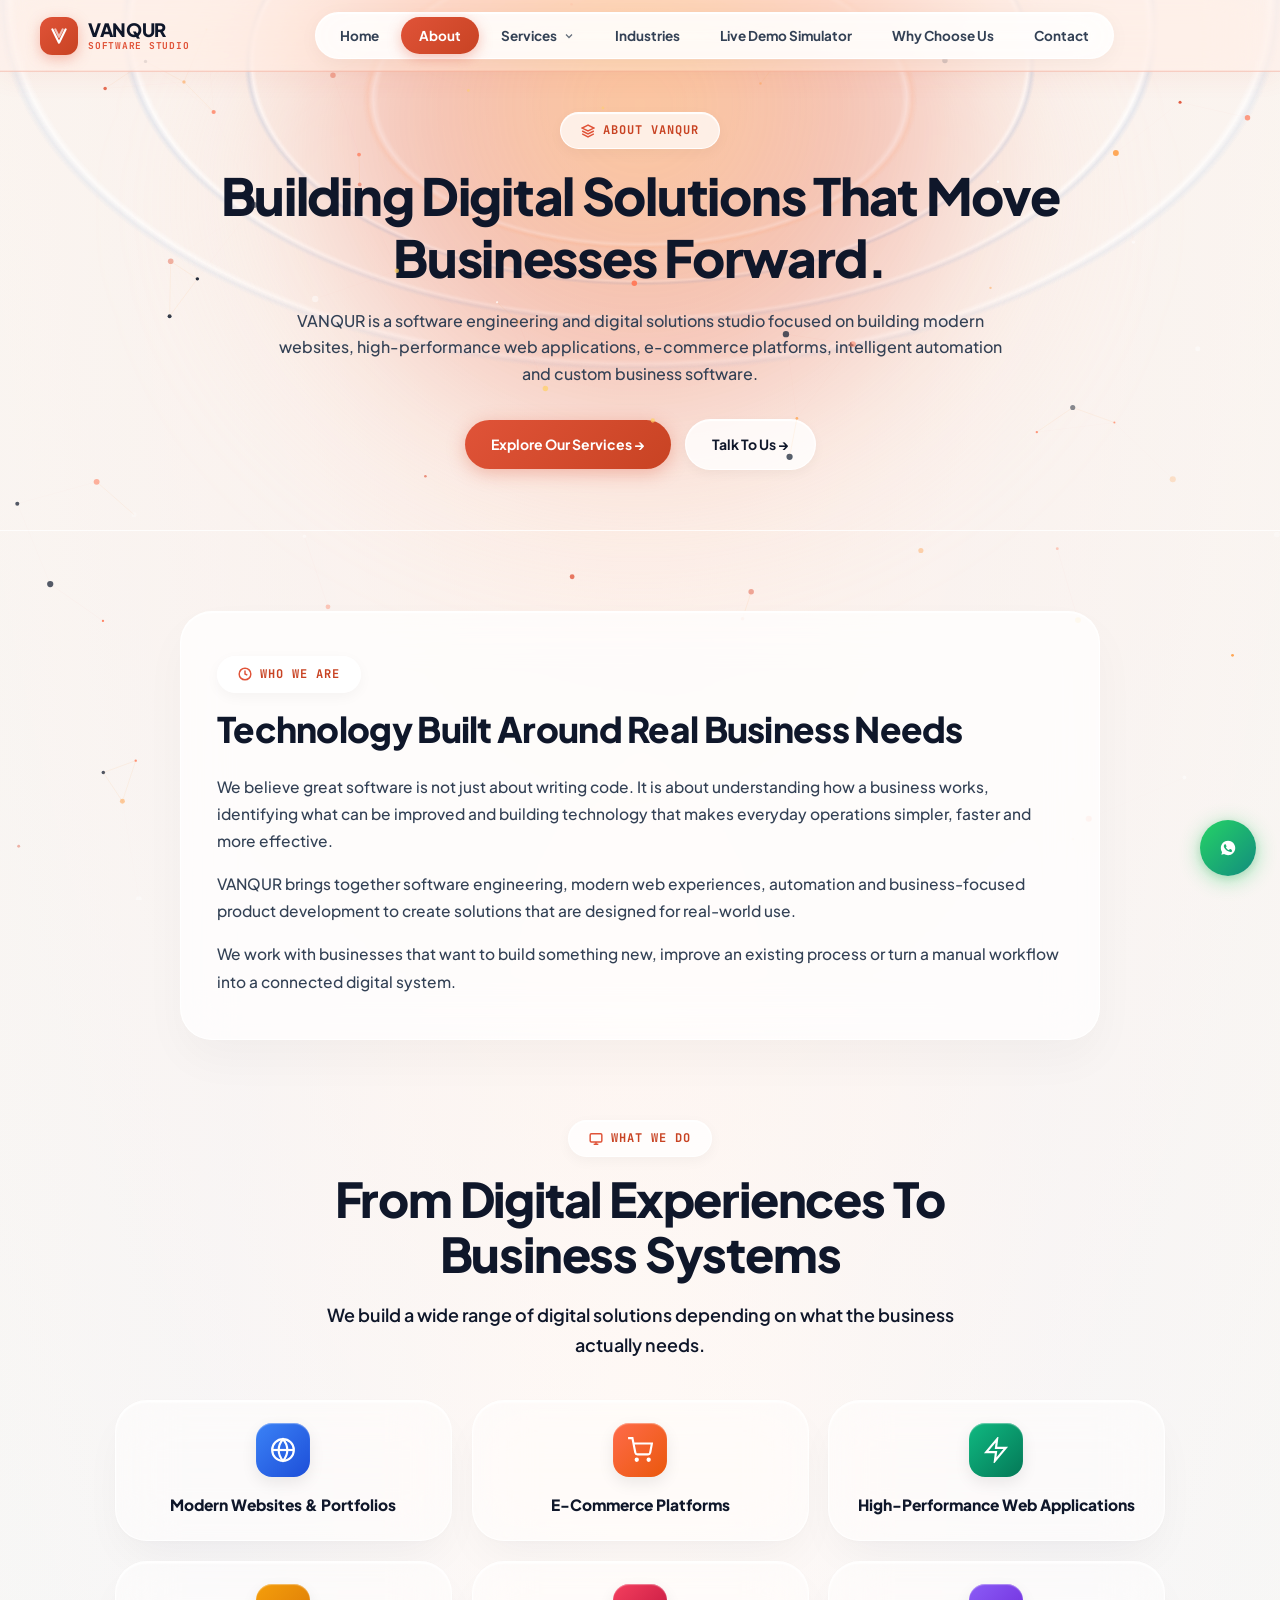
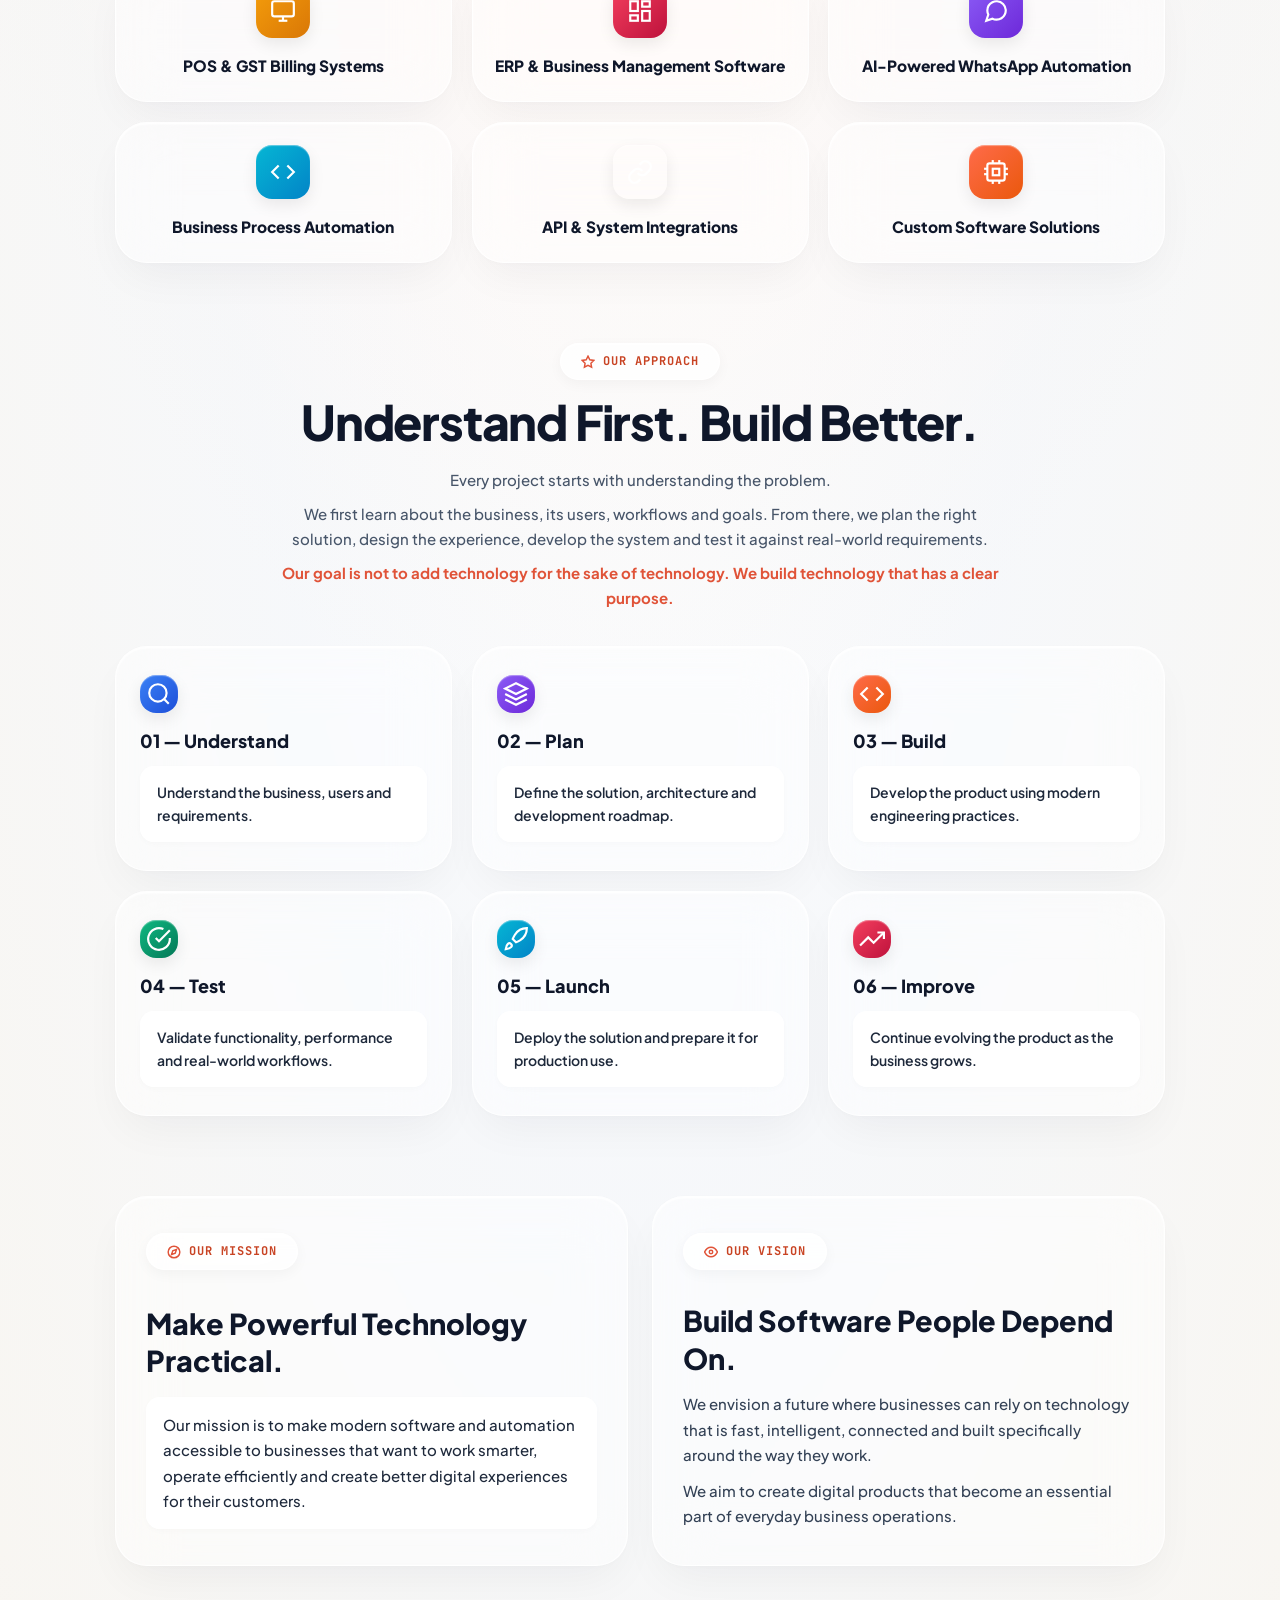
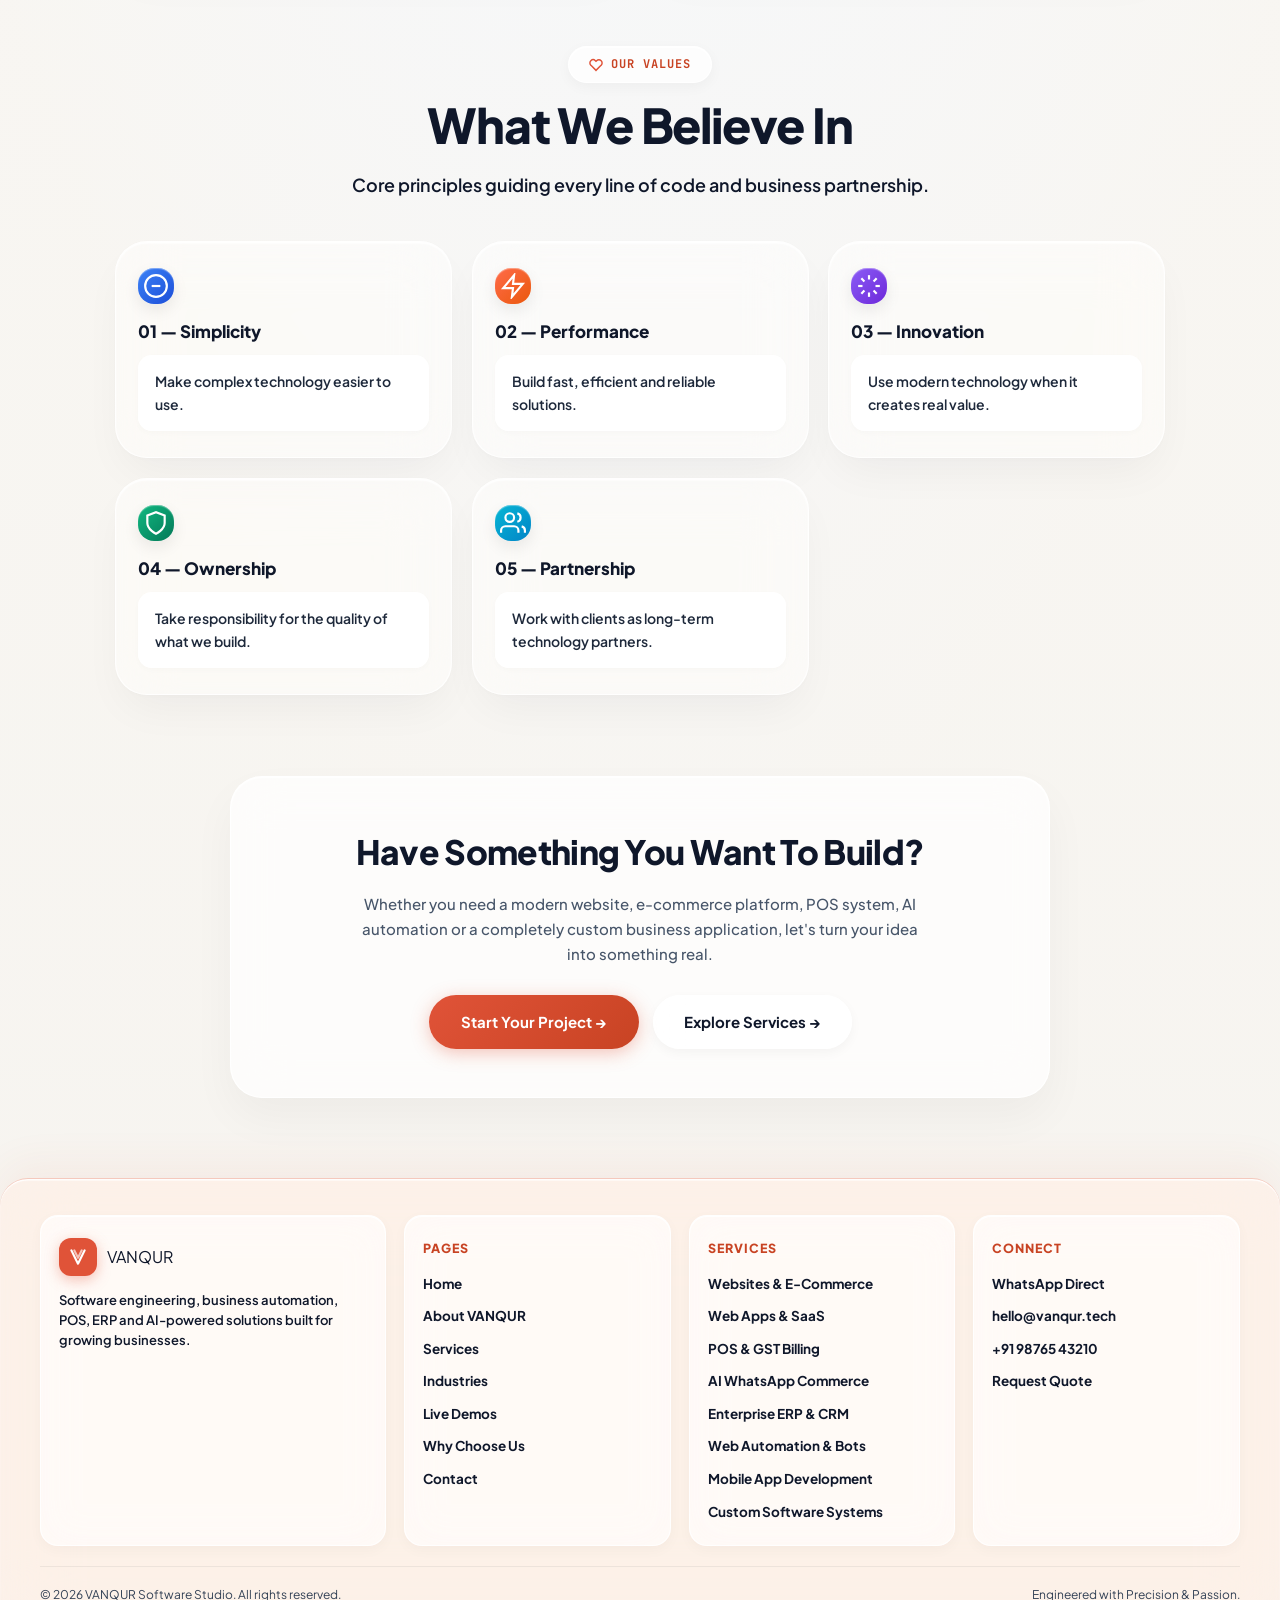
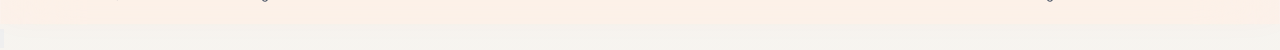
==== commit 562a5503: "feat: rebrand company name to VANQUR with new modern geometric V logo across entire website" ====
--- a/about.html
+++ b/about.html
@@ -3,8 +3,8 @@
 <head>
   <meta charset="UTF-8">
   <meta name="viewport" content="width=device-width, initial-scale=1.0">
-  <title>About NexaVerse | Engineering & Digital Solutions Studio</title>
-  <meta name="description" content="NexaVerse is a software engineering and digital solutions studio building modern websites, web apps, e-commerce, POS systems, and intelligent business automations.">
+  <title>About VANQUR | Engineering & Digital Solutions Studio</title>
+  <meta name="description" content="VANQUR is a software engineering and digital solutions studio building modern websites, web apps, e-commerce, POS systems, and intelligent business automations.">
   
   <link rel="stylesheet" href="css/design-tokens.css">
   <link rel="stylesheet" href="css/style.css">
@@ -24,14 +24,13 @@
     <div class="container navbar-container">
       <a href="index.html" class="brand-logo">
         <div class="logo-icon">
-          <svg viewBox="0 0 24 24" fill="none" stroke="currentColor" stroke-width="2.5">
-            <polygon points="12 2 2 7 12 12 22 7 12 2"></polygon>
-            <polyline points="2 17 12 22 22 17"></polyline>
-            <polyline points="2 12 12 17 22 12"></polyline>
+          <svg viewBox="0 0 24 24" fill="none" stroke="currentColor" stroke-width="2.5" stroke-linecap="round" stroke-linejoin="round">
+            <polyline points="4 4 12 20 20 4"></polyline>
+            <polyline points="7.5 4 12 13 16.5 4" opacity="0.65"></polyline>
           </svg>
         </div>
         <div class="brand-text-block">
-          <span class="brand-name">NEXAVERSE</span>
+          <span class="brand-name">VANQUR</span>
           <span class="brand-tag">SOFTWARE STUDIO</span>
         </div>
       </a>
@@ -170,13 +169,13 @@
           <path d="M2 17l10 5 10-5"></path>
           <path d="M2 12l10 5 10-5"></path>
         </svg>
-        <span>ABOUT NEXAVERSE</span>
+        <span>ABOUT VANQUR</span>
       </div>
       <h1 class="section-title" style="max-width:840px;margin:0 auto 20px auto;font-size:clamp(2rem, 4vw, 3.2rem);line-height:1.2;">
         Building Digital Solutions That Move Businesses Forward.
       </h1>
       <p class="section-subtitle" style="max-width:740px;margin:0 auto 32px auto;font-size:16px;line-height:1.65;color:#475569;font-weight:500;">
-        NexaVerse is a software engineering and digital solutions studio focused on building modern websites, high-performance web applications, e-commerce platforms, intelligent automation and custom business software.
+        VANQUR is a software engineering and digital solutions studio focused on building modern websites, high-performance web applications, e-commerce platforms, intelligent automation and custom business software.
       </p>
       <div class="hero-actions" style="display:flex;justify-content:center;gap:14px;flex-wrap:wrap;">
         <a href="services.html" class="btn btn-primary">
@@ -208,7 +207,7 @@
               We believe great software is not just about writing code. It is about understanding how a business works, identifying what can be improved and building technology that makes everyday operations simpler, faster and more effective.
             </p>
             <p style="margin:0;">
-              NexaVerse brings together software engineering, modern web experiences, automation and business-focused product development to create solutions that are designed for real-world use.
+              VANQUR brings together software engineering, modern web experiences, automation and business-focused product development to create solutions that are designed for real-world use.
             </p>
             <p style="margin:0;">
               We work with businesses that want to build something new, improve an existing process or turn a manual workflow into a connected digital system.
@@ -531,13 +530,12 @@
         <div class="footer-card-box footer-brand-info">
           <a href="index.html" class="brand-logo">
             <div class="logo-icon">
-              <svg viewBox="0 0 24 24" fill="none" stroke="currentColor" stroke-width="2.5">
-                <polygon points="12 2 2 7 12 12 22 7 12 2"></polygon>
-                <polyline points="2 17 12 22 22 17"></polyline>
-                <polyline points="2 12 12 17 22 12"></polyline>
+              <svg viewBox="0 0 24 24" fill="none" stroke="currentColor" stroke-width="2.5" stroke-linecap="round" stroke-linejoin="round">
+                <polyline points="4 4 12 20 20 4"></polyline>
+                <polyline points="7.5 4 12 13 16.5 4" opacity="0.65"></polyline>
               </svg>
             </div>
-            <span>NEXAVERSE</span>
+            <span>VANQUR</span>
           </a>
           <p>Software engineering, business automation, POS, ERP and AI-powered solutions built for growing businesses.</p>
         </div>
@@ -546,7 +544,7 @@
           <h4 class="footer-heading">Pages</h4>
           <ul class="footer-links">
             <li><a href="index.html">Home</a></li>
-            <li><a href="about.html">About NexaVerse</a></li>
+            <li><a href="about.html">About VANQUR</a></li>
             <li><a href="services.html">Services</a></li>
             <li><a href="industries.html">Industries</a></li>
             <li><a href="simulators.html">Live Demos</a></li>
@@ -573,7 +571,7 @@
           <h4 class="footer-heading">Connect</h4>
           <ul class="footer-links">
             <li><a href="https://api.whatsapp.com/send?phone=919876543210" target="_blank">WhatsApp Direct</a></li>
-            <li><a href="mailto:hello@nexaverse.tech">hello@nexaverse.tech</a></li>
+            <li><a href="mailto:hello@vanqur.tech">hello@vanqur.tech</a></li>
             <li><a href="tel:+919876543210">+91 98765 43210</a></li>
             <li><a href="contact.html">Request Quote</a></li>
           </ul>
@@ -581,7 +579,7 @@
       </div>
 
       <div class="footer-bottom">
-        <div>&copy; 2026 NexaVerse Software Studio. All rights reserved.</div>
+        <div>&copy; 2026 VANQUR Software Studio. All rights reserved.</div>
         <div>Engineered with Precision &amp; Passion.</div>
       </div>
     </div>
@@ -594,7 +592,7 @@
   </button>
 
   <!-- Floating WhatsApp Action Bubble -->
-  <a href="https://api.whatsapp.com/send?phone=919876543210&text=Hi%20NexaVerse,%20I%20want%20to%20discuss%20a%20project" target="_blank" rel="noopener noreferrer" class="floating-whatsapp-btn" aria-label="Chat on WhatsApp">
+  <a href="https://api.whatsapp.com/send?phone=919876543210&text=Hi%20VANQUR,%20I%20want%20to%20discuss%20a%20project" target="_blank" rel="noopener noreferrer" class="floating-whatsapp-btn" aria-label="Chat on WhatsApp">
     <svg viewBox="0 0 24 24" fill="currentColor">
       <path d="M12.031 6.172c-3.181 0-5.767 2.586-5.768 5.766-.001 1.298.38 2.27 1.019 3.287l-.582 2.128 2.182-.573c.978.58 1.911.928 3.145.929 3.178 0 5.767-2.587 5.768-5.766.001-3.187-2.575-5.771-5.764-5.771zm3.392 8.244c-.144.405-.837.774-1.17.824-.312.045-.694.072-2.189-.553-1.619-.676-2.652-2.327-2.733-2.434-.08-.106-.653-.872-.653-1.662 0-.79.414-1.178.559-1.341.144-.162.315-.203.42-.203.104 0 .209.002.301.006.096.004.226-.037.353.27.13.315.446 1.088.486 1.168.04.08.067.174.013.28-.053.106-.08.172-.16.265-.08.093-.169.208-.241.279-.08.08-.163.167-.07.327.094.16.417.689.896 1.115.617.549 1.137.719 1.297.799.16.08.254.07.348-.04.094-.108.401-.468.508-.629.107-.162.214-.135.361-.08.148.053.935.441 1.096.521.161.08.268.12.308.188.04.068.04.392-.104.797z"/>
     </svg>
--- a/css/style.css
+++ b/css/style.css
@@ -1,5 +1,5 @@
 /* ==========================================================================
-   STYLE.CSS - NEXAVERSE NEXT-GEN AI & WEB AUTOMATION STUDIO
+   STYLE.CSS - VANQUR NEXT-GEN AI & WEB AUTOMATION STUDIO
    Apple iOS Liquid Glass & VisionOS Frosted (Terracotta Sunset Theme)
    ========================================================================== */
 
@@ -676,7 +676,7 @@
   font-weight: 800;
   line-height: 1.18;
   letter-spacing: -0.025em;
-  margin-bottom: 18px;
+  margin-bottom: 8px;
   color: var(--text-primary);
   max-width: 920px;
   text-wrap: balance;
@@ -686,29 +686,59 @@
   display: inline;
 }
 
-.hero-typed-container {
+.hero-rotating-wrapper {
+  min-height: 52px;
+  display: flex;
+  align-items: center;
+  justify-content: center;
   margin-top: 2px;
-  margin-bottom: 24px;
-  min-height: 52px;
-  display: flex;
-  align-items: center;
-  justify-content: center;
-}
-
-#typed-service-text {
+  margin-bottom: 10px;
+  width: 100%;
+  position: relative;
+}
+
+.hero-rotating-phrase {
   font-family: var(--font-display);
   font-size: clamp(1.75rem, 3.8vw, 3.1rem);
   font-weight: 800;
   line-height: 1.25;
   letter-spacing: -0.02em;
+  color: var(--terracotta-primary);
+  background: linear-gradient(135deg, #E05338 0%, #F97316 50%, #EA580C 100%);
+  -webkit-background-clip: text;
+  -webkit-text-fill-color: transparent;
   display: inline-block;
   max-width: 100%;
-  overflow-wrap: normal !important;
-  word-break: normal !important;
-  word-wrap: normal !important;
-  hyphens: none !important;
-  white-space: normal !important;
   text-align: center;
+  text-wrap: balance;
+  opacity: 0;
+  transform: translateY(12px);
+  transition: opacity 0.45s cubic-bezier(0.16, 1, 0.3, 1), transform 0.45s cubic-bezier(0.16, 1, 0.3, 1);
+  will-change: transform, opacity;
+}
+
+.hero-rotating-phrase.is-visible {
+  opacity: 1;
+  transform: translateY(0);
+}
+
+.hero-rotating-phrase.is-exiting {
+  opacity: 0;
+  transform: translateY(-10px);
+}
+
+.hero-rotating-phrase.is-entering {
+  opacity: 0;
+  transform: translateY(12px);
+  transition: none !important;
+}
+
+@media (prefers-reduced-motion: reduce) {
+  .hero-rotating-phrase {
+    transition: none !important;
+    transform: none !important;
+    opacity: 1 !important;
+  }
 }
 
 .hero-desc {
@@ -721,16 +751,36 @@
   text-wrap: balance;
 }
 
+.hero-subtext-block {
+  display: flex;
+  flex-direction: column;
+  align-items: center;
+  gap: 4px;
+  margin-top: 4px;
+  margin-bottom: 26px;
+  max-width: 840px;
+  text-align: center;
+}
+
+.hero-subtext-lead {
+  font-family: var(--font-mono);
+  font-size: clamp(0.72rem, 0.9vw, 0.82rem);
+  font-weight: 700;
+  color: var(--terracotta-deep);
+  letter-spacing: 0.08em;
+  text-transform: uppercase;
+}
+
 .hero-industry-subline,
 .hero-subtext {
   font-size: clamp(0.85rem, 1.05vw, 0.95rem);
-  color: #64748B;
+  color: #475569;
   font-weight: 500;
   margin-top: 0;
-  margin-bottom: 30px;
-  line-height: 1.5;
+  margin-bottom: 0;
+  line-height: 1.55;
   letter-spacing: 0.01em;
-  max-width: 680px;
+  max-width: 780px;
   text-wrap: balance;
 }
 
@@ -1642,19 +1692,6 @@
   letter-spacing: -0.01em;
 }
 
-.sim-swipe-badge {
-  display: inline-flex;
-  align-items: center;
-  gap: 4px;
-  font-size: 11px;
-  font-weight: 800;
-  color: var(--terracotta-deep);
-  background: rgba(253, 235, 227, 0.95);
-  border: 1px solid rgba(224, 83, 56, 0.25);
-  padding: 4px 10px;
-  border-radius: var(--radius-full);
-  margin-left: 4px;
-}
 
 .sim-carousel-controls {
   display: flex;
--- a/css/responsive.css
+++ b/css/responsive.css
@@ -1,5 +1,5 @@
 /* ==========================================================================
-   RESPONSIVE.CSS - NEXAVERSE NEXT-GEN AI & WEB AUTOMATION STUDIO
+   RESPONSIVE.CSS - VANQUR NEXT-GEN AI & WEB AUTOMATION STUDIO
    Ultra-High-Performance 60FPS/120FPS Mobile Architecture (Zero Scroll Jank)
    ========================================================================== */
 
@@ -410,14 +410,14 @@
     display: none !important;
   }
 
-  .hero-typed-container {
+  .hero-rotating-wrapper {
     margin-top: 0 !important;
-    margin-bottom: 14px !important;
-    min-height: 38px !important;
-  }
-
-  #typed-service-text {
-    font-size: clamp(1.2rem, 4.8vw, 1.6rem) !important;
+    margin-bottom: 6px !important;
+    min-height: 42px !important;
+  }
+
+  .hero-rotating-phrase {
+    font-size: clamp(1.35rem, 5.2vw, 1.85rem) !important;
     line-height: 1.25 !important;
     display: inline-block !important;
     max-width: 100% !important;
@@ -436,14 +436,26 @@
     padding: 0 4px !important;
   }
 
+  .hero-subtext-block {
+    margin-top: 2px !important;
+    margin-bottom: 20px !important;
+    gap: 3px !important;
+    padding: 0 6px !important;
+  }
+
+  .hero-subtext-lead {
+    font-size: 11px !important;
+    letter-spacing: 0.06em !important;
+  }
+
   .hero-industry-subline,
   .hero-subtext {
     font-size: 12px !important;
-    color: #64748B !important;
+    color: #475569 !important;
     font-weight: 500 !important;
     margin-top: 0 !important;
-    margin-bottom: 20px !important;
-    line-height: 1.45 !important;
+    margin-bottom: 0 !important;
+    line-height: 1.5 !important;
     max-width: 480px !important;
     text-wrap: balance !important;
     padding: 0 4px !important;
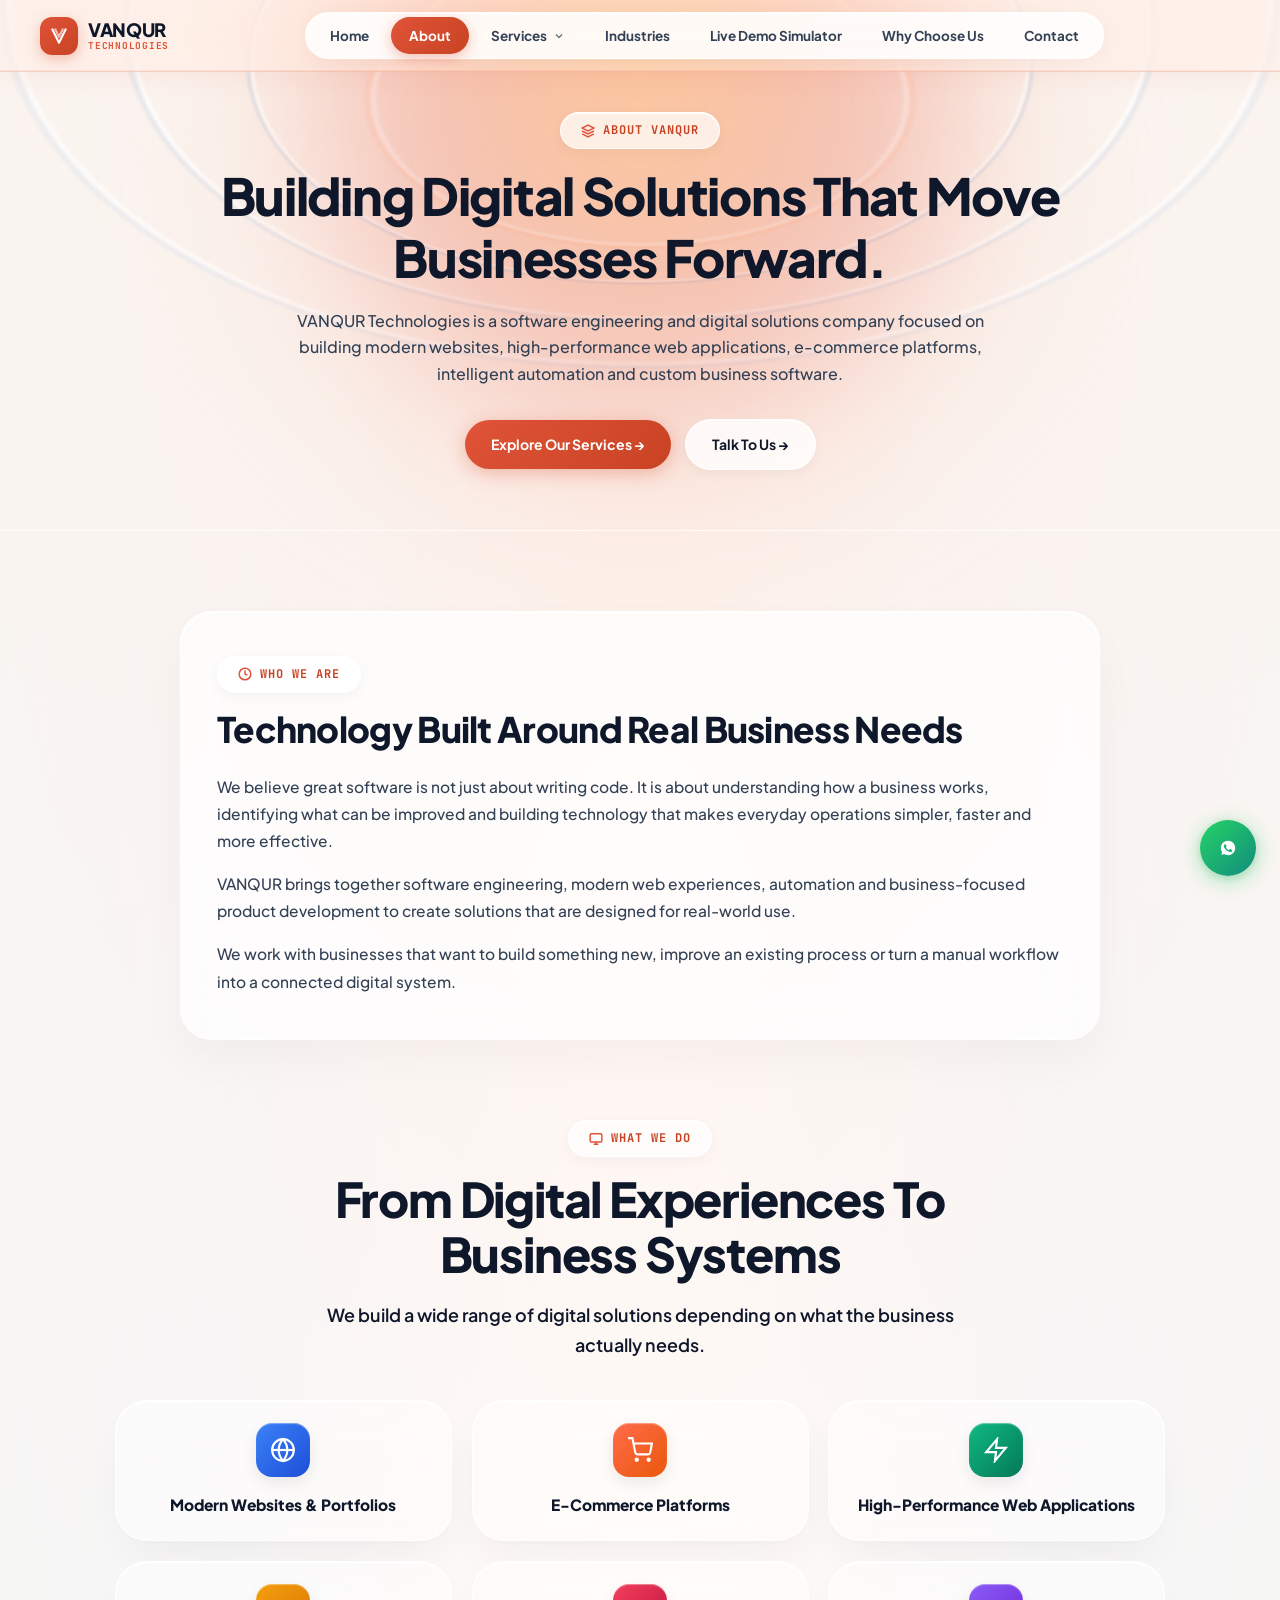
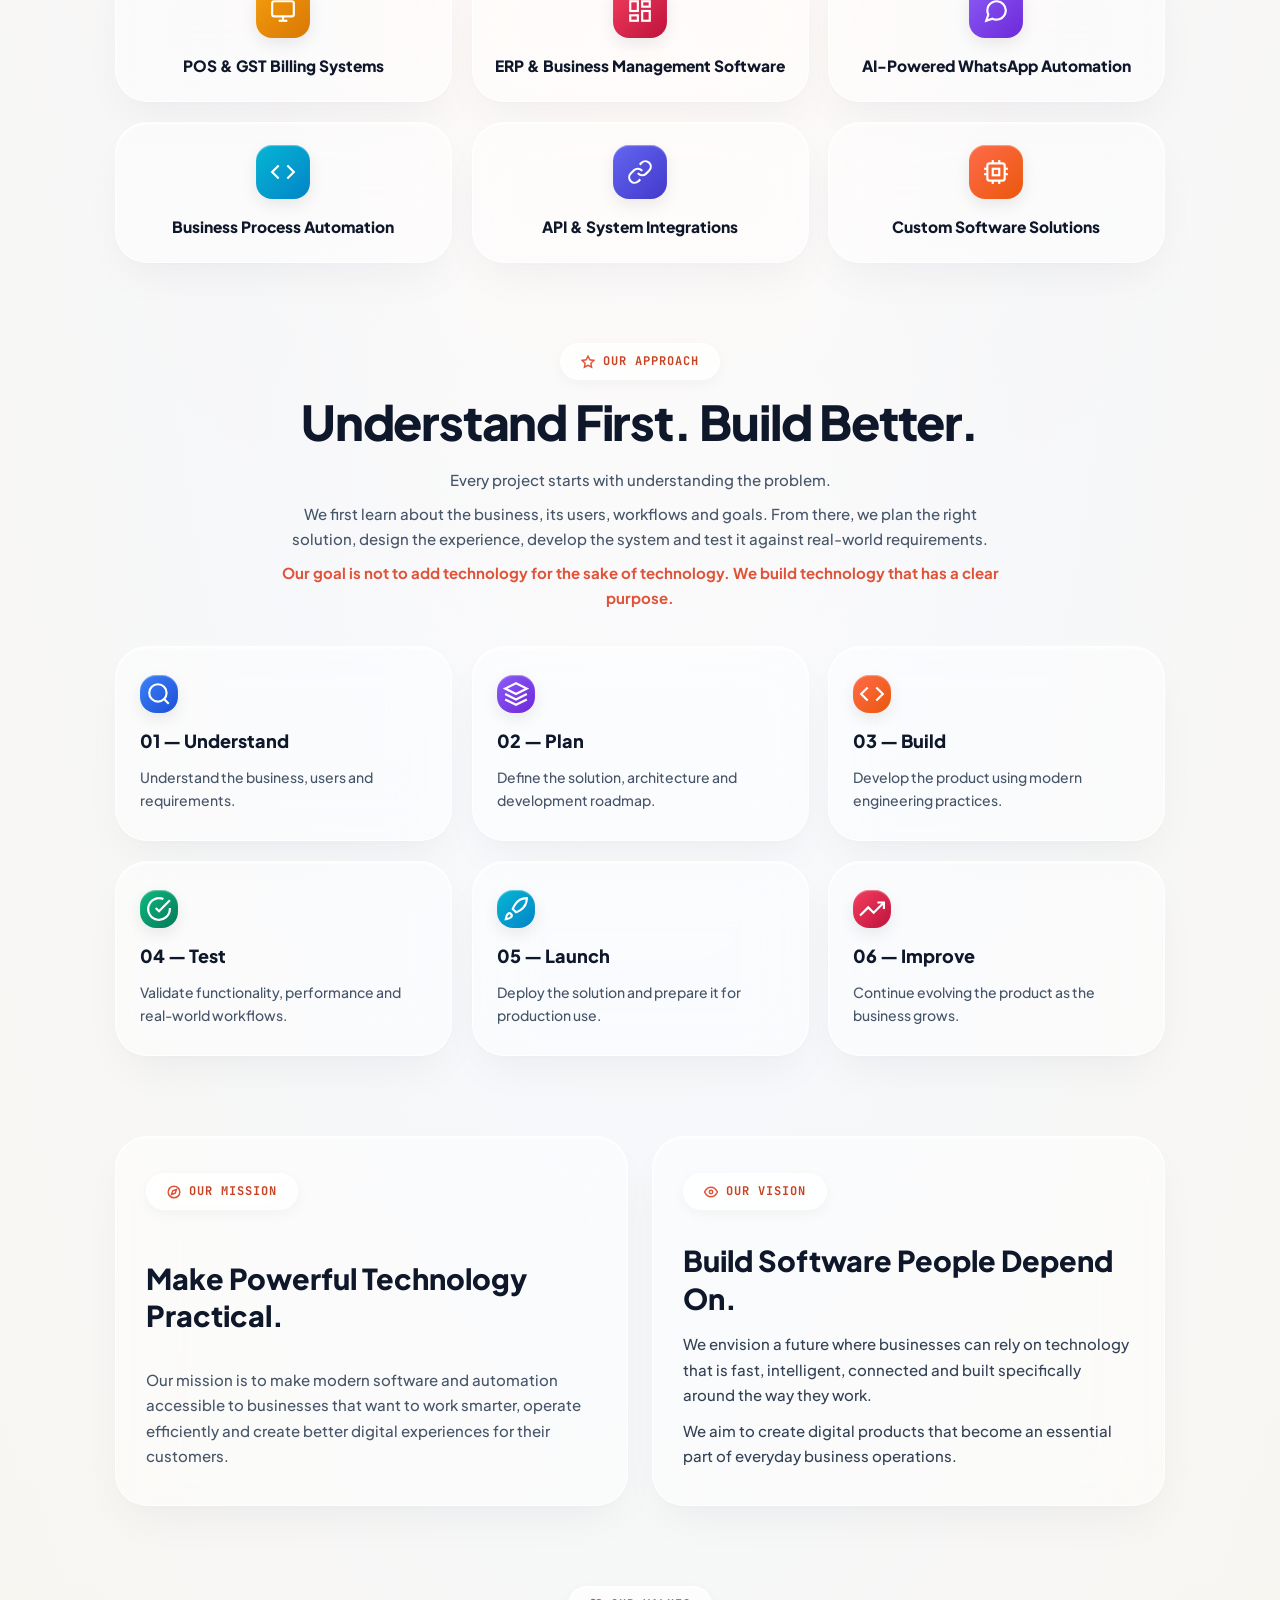
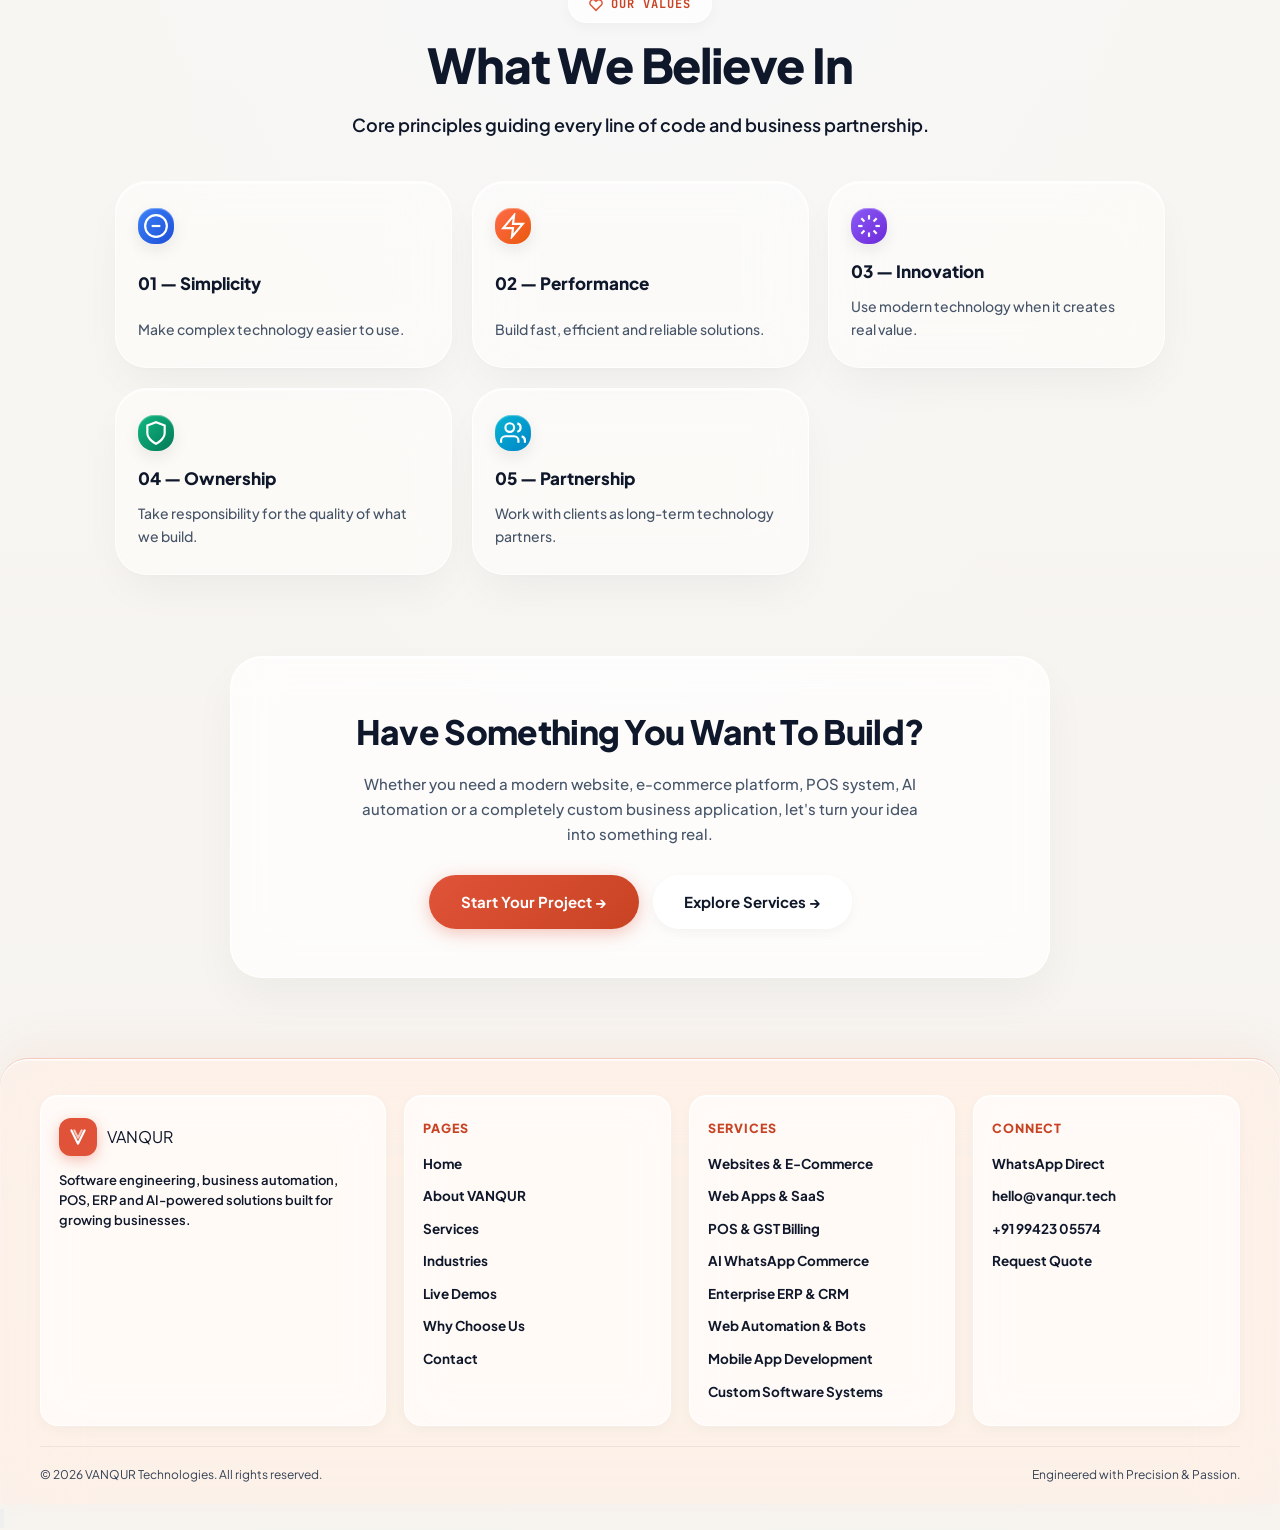
==== commit 9c2bb487: "Update contact number to 9942305574, fix API integration icon, and rebrand to VANQUR Technologies" ====
--- a/about.html
+++ b/about.html
@@ -3,8 +3,8 @@
 <head>
   <meta charset="UTF-8">
   <meta name="viewport" content="width=device-width, initial-scale=1.0">
-  <title>About VANQUR | Engineering & Digital Solutions Studio</title>
-  <meta name="description" content="VANQUR is a software engineering and digital solutions studio building modern websites, web apps, e-commerce, POS systems, and intelligent business automations.">
+  <title>About VANQUR Technologies | Engineering & Digital Solutions</title>
+  <meta name="description" content="VANQUR Technologies is a software engineering and digital solutions company building modern websites, web apps, e-commerce, POS systems, and intelligent business automations.">
   
   <link rel="stylesheet" href="css/design-tokens.css">
   <link rel="stylesheet" href="css/style.css">
@@ -31,7 +31,7 @@
         </div>
         <div class="brand-text-block">
           <span class="brand-name">VANQUR</span>
-          <span class="brand-tag">SOFTWARE STUDIO</span>
+          <span class="brand-tag">TECHNOLOGIES</span>
         </div>
       </a>
 
@@ -175,7 +175,7 @@
         Building Digital Solutions That Move Businesses Forward.
       </h1>
       <p class="section-subtitle" style="max-width:740px;margin:0 auto 32px auto;font-size:16px;line-height:1.65;color:#475569;font-weight:500;">
-        VANQUR is a software engineering and digital solutions studio focused on building modern websites, high-performance web applications, e-commerce platforms, intelligent automation and custom business software.
+        VANQUR Technologies is a software engineering and digital solutions company focused on building modern websites, high-performance web applications, e-commerce platforms, intelligent automation and custom business software.
       </p>
       <div class="hero-actions" style="display:flex;justify-content:center;gap:14px;flex-wrap:wrap;">
         <a href="services.html" class="btn btn-primary">
@@ -570,16 +570,16 @@
         <div class="footer-card-box">
           <h4 class="footer-heading">Connect</h4>
           <ul class="footer-links">
-            <li><a href="https://api.whatsapp.com/send?phone=919876543210" target="_blank">WhatsApp Direct</a></li>
+            <li><a href="https://api.whatsapp.com/send?phone=919942305574" target="_blank">WhatsApp Direct</a></li>
             <li><a href="mailto:hello@vanqur.tech">hello@vanqur.tech</a></li>
-            <li><a href="tel:+919876543210">+91 98765 43210</a></li>
+            <li><a href="tel:+919942305574">+91 99423 05574</a></li>
             <li><a href="contact.html">Request Quote</a></li>
           </ul>
         </div>
       </div>
 
       <div class="footer-bottom">
-        <div>&copy; 2026 VANQUR Software Studio. All rights reserved.</div>
+        <div>&copy; 2026 VANQUR Technologies. All rights reserved.</div>
         <div>Engineered with Precision &amp; Passion.</div>
       </div>
     </div>
@@ -592,7 +592,7 @@
   </button>
 
   <!-- Floating WhatsApp Action Bubble -->
-  <a href="https://api.whatsapp.com/send?phone=919876543210&text=Hi%20VANQUR,%20I%20want%20to%20discuss%20a%20project" target="_blank" rel="noopener noreferrer" class="floating-whatsapp-btn" aria-label="Chat on WhatsApp">
+  <a href="https://api.whatsapp.com/send?phone=919942305574&text=Hi%20VANQUR,%20I%20want%20to%20discuss%20a%20project" target="_blank" rel="noopener noreferrer" class="floating-whatsapp-btn" aria-label="Chat on WhatsApp">
     <svg viewBox="0 0 24 24" fill="currentColor">
       <path d="M12.031 6.172c-3.181 0-5.767 2.586-5.768 5.766-.001 1.298.38 2.27 1.019 3.287l-.582 2.128 2.182-.573c.978.58 1.911.928 3.145.929 3.178 0 5.767-2.587 5.768-5.766.001-3.187-2.575-5.771-5.764-5.771zm3.392 8.244c-.144.405-.837.774-1.17.824-.312.045-.694.072-2.189-.553-1.619-.676-2.652-2.327-2.733-2.434-.08-.106-.653-.872-.653-1.662 0-.79.414-1.178.559-1.341.144-.162.315-.203.42-.203.104 0 .209.002.301.006.096.004.226-.037.353.27.13.315.446 1.088.486 1.168.04.08.067.174.013.28-.053.106-.08.172-.16.265-.08.093-.169.208-.241.279-.08.08-.163.167-.07.327.094.16.417.689.896 1.115.617.549 1.137.719 1.297.799.16.08.254.07.348-.04.094-.108.401-.468.508-.629.107-.162.214-.135.361-.08.148.053.935.441 1.096.521.161.08.268.12.308.188.04.068.04.392-.104.797z"/>
     </svg>
--- a/css/design-tokens.css
+++ b/css/design-tokens.css
@@ -63,6 +63,8 @@
   --app-icon-cyan-glow: rgba(6, 182, 212, 0.35);
   --app-icon-green: linear-gradient(135deg, #22C55E 0%, #15803D 100%);
   --app-icon-green-glow: rgba(34, 197, 94, 0.35);
+  --app-icon-indigo: linear-gradient(135deg, #6366F1 0%, #4338CA 100%);
+  --app-icon-indigo-glow: rgba(99, 102, 241, 0.35);
 
   /* Primary Gradients */
   --grad-primary: linear-gradient(135deg, #E05338 0%, #C84323 100%);
--- a/css/style.css
+++ b/css/style.css
@@ -67,15 +67,9 @@
   }
 }
 
-/* Interactive 2D Plexus Particle Canvas */
+/* Interactive 2D Plexus Particle Canvas (Disabled) */
 #bg-canvas {
-  position: fixed;
-  top: 0;
-  left: 0;
-  width: 100vw;
-  height: 100vh;
-  pointer-events: none;
-  z-index: 1;
+  display: none !important;
 }
 
 /* Cursor Glow */
@@ -838,6 +832,7 @@
 .app-icon-rose { background: var(--app-icon-rose); }
 .app-icon-cyan { background: var(--app-icon-cyan); }
 .app-icon-green { background: var(--app-icon-green); }
+.app-icon-indigo { background: var(--app-icon-indigo); }
 
 .pillars-grid {
   display: grid;
@@ -880,16 +875,10 @@
 
 .pillar-card p {
   font-size: 13.5px;
-  color: #1E293B !important;
-  line-height: 1.65;
-  font-weight: 600;
-  padding: 12px 14px;
-  background: rgba(255, 255, 255, 0.92) !important;
-  backdrop-filter: blur(12px) !important;
-  -webkit-backdrop-filter: blur(12px) !important;
-  border: 1px solid rgba(255, 255, 255, 0.98) !important;
-  border-radius: 14px;
-  box-shadow: inset 0 1px 1px #FFFFFF, 0 2px 6px rgba(0, 0, 0, 0.02);
+  color: #475569 !important;
+  line-height: 1.6;
+  font-weight: 500;
+  margin: 0;
 }
 
 /* --------------------------------------------------------------------------
@@ -936,16 +925,9 @@
 
 .what-we-build-card p {
   font-size: 13.5px;
-  color: #1E293B !important;
-  line-height: 1.65;
-  font-weight: 600;
-  padding: 12px 14px;
-  background: rgba(255, 255, 255, 0.92) !important;
-  backdrop-filter: blur(12px) !important;
-  -webkit-backdrop-filter: blur(12px) !important;
-  border: 1px solid rgba(255, 255, 255, 0.98) !important;
-  border-radius: 14px;
-  box-shadow: inset 0 1px 1px #FFFFFF, 0 2px 6px rgba(0, 0, 0, 0.02);
+  color: #475569 !important;
+  line-height: 1.6;
+  font-weight: 500;
   margin: 0;
 }
 
@@ -1019,15 +1001,8 @@
 .service-detail-intro {
   font-size: 15px;
   line-height: 1.7;
-  color: #1E293B;
-  font-weight: 600;
-  padding: 18px 22px;
-  background: rgba(255, 255, 255, 0.92);
-  backdrop-filter: blur(14px);
-  -webkit-backdrop-filter: blur(14px);
-  border: 1px solid rgba(255, 255, 255, 0.98);
-  border-radius: var(--radius-lg);
-  box-shadow: inset 0 1px 1px #FFFFFF, 0 4px 14px rgba(0, 0, 0, 0.02);
+  color: #334155;
+  font-weight: 500;
   margin: 0;
 }
 
@@ -1075,13 +1050,9 @@
 .service-detail-text-box {
   font-size: 14px;
   line-height: 1.65;
-  color: #334155;
-  font-weight: 600;
-  padding: 16px 20px;
-  background: rgba(255, 255, 255, 0.85);
-  border: 1px solid rgba(255, 255, 255, 0.95);
-  border-radius: 14px;
-  box-shadow: inset 0 1px 1px #FFFFFF, 0 2px 6px rgba(0, 0, 0, 0.02);
+  color: #475569;
+  font-weight: 500;
+  margin: 0;
 }
 
 /* --------------------------------------------------------------------------
@@ -1167,14 +1138,10 @@
 
 .why-choose-body p {
   font-size: 13.5px;
-  color: #334155 !important;
+  color: #475569 !important;
   font-weight: 500;
-  line-height: 1.6;
+  line-height: 1.55;
   margin: 0;
-  padding: 10px 14px;
-  background: #F8FAFC !important;
-  border: 1px solid #E2E8F0 !important;
-  border-radius: 12px;
 }
 
 /* --------------------------------------------------------------------------
@@ -1473,15 +1440,8 @@
 .showcase-desc {
   font-size: 14.5px;
   line-height: 1.65;
-  color: #1E293B !important;
-  font-weight: 600;
-  padding: 14px 16px;
-  background: rgba(255, 255, 255, 0.92) !important;
-  backdrop-filter: blur(12px) !important;
-  -webkit-backdrop-filter: blur(12px) !important;
-  border: 1px solid rgba(255, 255, 255, 0.98) !important;
-  border-radius: 14px;
-  box-shadow: inset 0 1px 1px #FFFFFF, 0 2px 6px rgba(0, 0, 0, 0.02);
+  color: #475569 !important;
+  font-weight: 500;
   margin-bottom: 18px;
 }
 
@@ -1572,17 +1532,10 @@
 
 .service-desc {
   font-size: var(--text-sm);
-  color: #1E293B !important;
+  color: #475569 !important;
   line-height: 1.65;
   margin-bottom: 22px;
-  font-weight: 600;
-  padding: 14px 16px;
-  background: rgba(255, 255, 255, 0.92) !important;
-  backdrop-filter: blur(12px) !important;
-  -webkit-backdrop-filter: blur(12px) !important;
-  border: 1px solid rgba(255, 255, 255, 0.98) !important;
-  border-radius: 14px;
-  box-shadow: inset 0 1px 1px #FFFFFF, 0 2px 6px rgba(0, 0, 0, 0.02);
+  font-weight: 500;
 }
 
 .service-features-list {
@@ -3137,17 +3090,10 @@
 
 .industry-desc {
   font-size: 14px;
-  color: #1E293B !important;
+  color: #475569 !important;
   line-height: 1.65;
   margin-bottom: 20px;
   font-weight: 500;
-  padding: 14px 16px;
-  background: rgba(255, 255, 255, 0.92) !important;
-  backdrop-filter: blur(12px) !important;
-  -webkit-backdrop-filter: blur(12px) !important;
-  border: 1px solid rgba(255, 255, 255, 0.98) !important;
-  border-radius: 14px;
-  box-shadow: inset 0 1px 1px #FFFFFF, 0 2px 6px rgba(0, 0, 0, 0.02);
 }
 
 .industry-solutions-block {
@@ -3229,6 +3175,176 @@
 .industry-local-box svg {
   color: var(--terracotta-primary);
   flex-shrink: 0;
+}
+
+/* --------------------------------------------------------------------------
+   Selected Builds Section (2-Column Desktop Grid & Frosted Glass Cards)
+   -------------------------------------------------------------------------- */
+.selected-builds-grid {
+  display: grid;
+  grid-template-columns: repeat(2, 1fr);
+  gap: 28px;
+  margin-top: 10px;
+}
+
+.selected-build-card {
+  background: rgba(255, 255, 255, 0.48) !important;
+  backdrop-filter: blur(28px) saturate(190%) !important;
+  -webkit-backdrop-filter: blur(28px) saturate(190%) !important;
+  border: 1px solid rgba(255, 255, 255, 0.82) !important;
+  border-radius: var(--radius-xl);
+  padding: 32px 30px;
+  display: flex;
+  flex-direction: column;
+  justify-content: space-between;
+  gap: 18px;
+  transition: all var(--transition-normal);
+  position: relative;
+  box-shadow: inset 0 1.5px 1.5px 0 rgba(255, 255, 255, 0.95), 0 20px 45px -10px rgba(15, 23, 42, 0.05), 0 2px 6px rgba(15, 23, 42, 0.02) !important;
+}
+
+.selected-build-card:hover {
+  background: rgba(255, 255, 255, 0.72) !important;
+  transform: translateY(-6px);
+  border-color: rgba(224, 83, 56, 0.45) !important;
+  box-shadow: inset 0 1.5px 1.5px 0 #FFFFFF, 0 28px 60px -12px rgba(224, 83, 56, 0.18), 0 0 0 1px rgba(224, 83, 56, 0.25) !important;
+}
+
+.selected-build-card:hover .app-icon-squircle {
+  transform: scale(1.08) rotate(3deg);
+}
+
+.build-card-header {
+  display: flex;
+  align-items: center;
+  justify-content: space-between;
+  gap: 12px;
+}
+
+.build-meta-left {
+  display: flex;
+  align-items: center;
+  gap: 10px;
+  flex-wrap: wrap;
+}
+
+.build-number {
+  font-family: var(--font-mono);
+  font-size: 12.5px;
+  font-weight: 800;
+  color: #64748B;
+  letter-spacing: 0.04em;
+  background: rgba(255, 255, 255, 0.85);
+  padding: 4px 10px;
+  border-radius: var(--radius-sm);
+  border: 1px solid rgba(226, 232, 240, 0.85);
+  box-shadow: inset 0 1px 1px #FFFFFF, 0 1px 3px rgba(0, 0, 0, 0.02);
+}
+
+.build-industry-badge {
+  font-family: var(--font-mono);
+  font-size: 10.5px;
+  font-weight: 700;
+  text-transform: uppercase;
+  letter-spacing: 0.04em;
+  line-height: 1.2;
+  color: #9A3412;
+  background: rgba(255, 238, 230, 0.95);
+  padding: 3.5px 8px;
+  border-radius: 6px;
+  border: 1px solid rgba(234, 88, 12, 0.08);
+  display: inline-flex;
+  align-items: center;
+  white-space: nowrap;
+}
+
+.build-industry-badge.badge-peach {
+  background: rgba(255, 238, 230, 0.95);
+  color: #9A3412;
+  border-color: rgba(234, 88, 12, 0.08);
+}
+
+.build-industry-badge.badge-warm-orange {
+  background: rgba(255, 241, 226, 0.95);
+  color: #9A3412;
+  border-color: rgba(249, 115, 22, 0.08);
+}
+
+.build-industry-badge.badge-blue {
+  background: rgba(238, 242, 255, 0.95);
+  color: #3730A3;
+  border-color: rgba(99, 102, 241, 0.08);
+}
+
+.build-industry-badge.badge-lavender {
+  background: rgba(243, 238, 255, 0.95);
+  color: #5B21B6;
+  border-color: rgba(139, 92, 246, 0.08);
+}
+
+.build-industry-badge.badge-rose {
+  background: rgba(255, 238, 242, 0.95);
+  color: #9F1239;
+  border-color: rgba(244, 63, 94, 0.08);
+}
+
+.build-card-body {
+  display: flex;
+  flex-direction: column;
+  gap: 12px;
+  flex: 1;
+}
+
+.build-title {
+  font-size: clamp(1.25rem, 1.8vw, 1.45rem);
+  font-weight: 800;
+  color: var(--text-primary);
+  line-height: 1.3;
+  margin: 0;
+  letter-spacing: -0.015em;
+}
+
+.build-desc {
+  font-size: 13.5px;
+  color: #475569 !important;
+  line-height: 1.6;
+  font-weight: 500;
+  margin: 0;
+  flex: 1;
+}
+
+.build-tags {
+  display: flex;
+  align-items: center;
+  flex-wrap: wrap;
+  gap: 8px;
+  margin-top: 4px;
+}
+
+.build-tag {
+  font-family: var(--font-mono);
+  font-size: 11px;
+  font-weight: 700;
+  color: #475569;
+  background: rgba(255, 255, 255, 0.85);
+  border: 1px solid rgba(226, 232, 240, 0.9);
+  padding: 4px 11px;
+  border-radius: var(--radius-full);
+  letter-spacing: 0.02em;
+  transition: all var(--transition-fast);
+}
+
+.selected-build-card:hover .build-tag {
+  border-color: rgba(224, 83, 56, 0.25);
+  color: #1E293B;
+  background: #FFFFFF;
+}
+
+.builds-bottom-cta {
+  display: flex;
+  justify-content: center;
+  align-items: center;
+  margin-top: 44px;
 }
 
 /* Reduced Motion Accessibility */
--- a/css/responsive.css
+++ b/css/responsive.css
@@ -24,6 +24,11 @@
 
   .what-we-build-grid {
     grid-template-columns: repeat(2, 1fr);
+  }
+
+  .selected-builds-grid {
+    grid-template-columns: repeat(2, 1fr);
+    gap: 20px;
   }
 
   .why-choose-cards-stack {
@@ -176,6 +181,8 @@
   .form-control,
   .footer-card-box,
   .pillar-icon-wrap,
+  .selected-build-card,
+  .why-choose-row-card,
   .industry-card {
     background: #FFFFFF !important;
     backdrop-filter: none !important;
@@ -187,14 +194,6 @@
     will-change: auto !important;
     opacity: 1 !important;
     min-width: 0 !important;
-  }
-
-  .why-choose-body p {
-    background: #F8FAFC !important;
-    backdrop-filter: none !important;
-    -webkit-backdrop-filter: none !important;
-    border: 1px solid #E2E8F0 !important;
-    box-shadow: none !important;
   }
 
   /* 3. Reset scroll-reveal classes to visible instantly on mobile */
@@ -527,11 +526,12 @@
   }
 
   .pillar-card p {
-    font-size: 11px !important;
-    line-height: 1.4 !important;
-    padding: 6px 8px !important;
-    border-radius: 8px !important;
-    background: #F8FAFC !important;
+    font-size: 11.5px !important;
+    line-height: 1.45 !important;
+    color: #475569 !important;
+    padding: 0 !important;
+    border-radius: 0 !important;
+    background: transparent !important;
   }
 
   .services-grid,
@@ -542,6 +542,7 @@
   .about-mission-grid,
   .about-values-grid,
   .testimonials-grid,
+  .selected-builds-grid,
   .contact-grid {
     display: grid !important;
     grid-template-columns: 1fr !important;
@@ -560,9 +561,11 @@
   }
 
   .industry-desc {
-    padding: 12px 14px !important;
     font-size: 13px !important;
+    color: #475569 !important;
     margin-bottom: 14px !important;
+    padding: 0 !important;
+    background: transparent !important;
   }
 
   .industry-tags-cloud {
@@ -627,12 +630,11 @@
   }
 
   .what-we-build-card p {
-    font-size: 11px !important;
-    line-height: 1.35 !important;
-    padding: 6px 7px !important;
-    border-radius: 8px !important;
-    background: #F8FAFC !important;
+    font-size: 11.5px !important;
+    line-height: 1.4 !important;
     color: #475569 !important;
+    padding: 0 !important;
+    background: transparent !important;
   }
 
   .card-see-more {
@@ -669,16 +671,25 @@
   .why-choose-cards-stack {
     margin-top: 16px !important;
     gap: 9px !important;
+    contain: layout paint;
   }
 
   .why-choose-row-card {
-    padding: 12px 12px !important;
-    gap: 10px !important;
+    padding: 12px 14px !important;
+    gap: 12px !important;
     border-radius: 14px !important;
+    background: #FFFFFF !important;
+    backdrop-filter: none !important;
+    -webkit-backdrop-filter: none !important;
+    box-shadow: 0 2px 6px rgba(15, 23, 42, 0.04) !important;
+    border: 1px solid rgba(224, 83, 56, 0.12) !important;
     display: flex !important;
     flex-direction: row !important;
     align-items: center !important;
     min-width: 0 !important;
+    transform: none !important;
+    transition: none !important;
+    will-change: auto !important;
   }
 
   .why-choose-card-left {
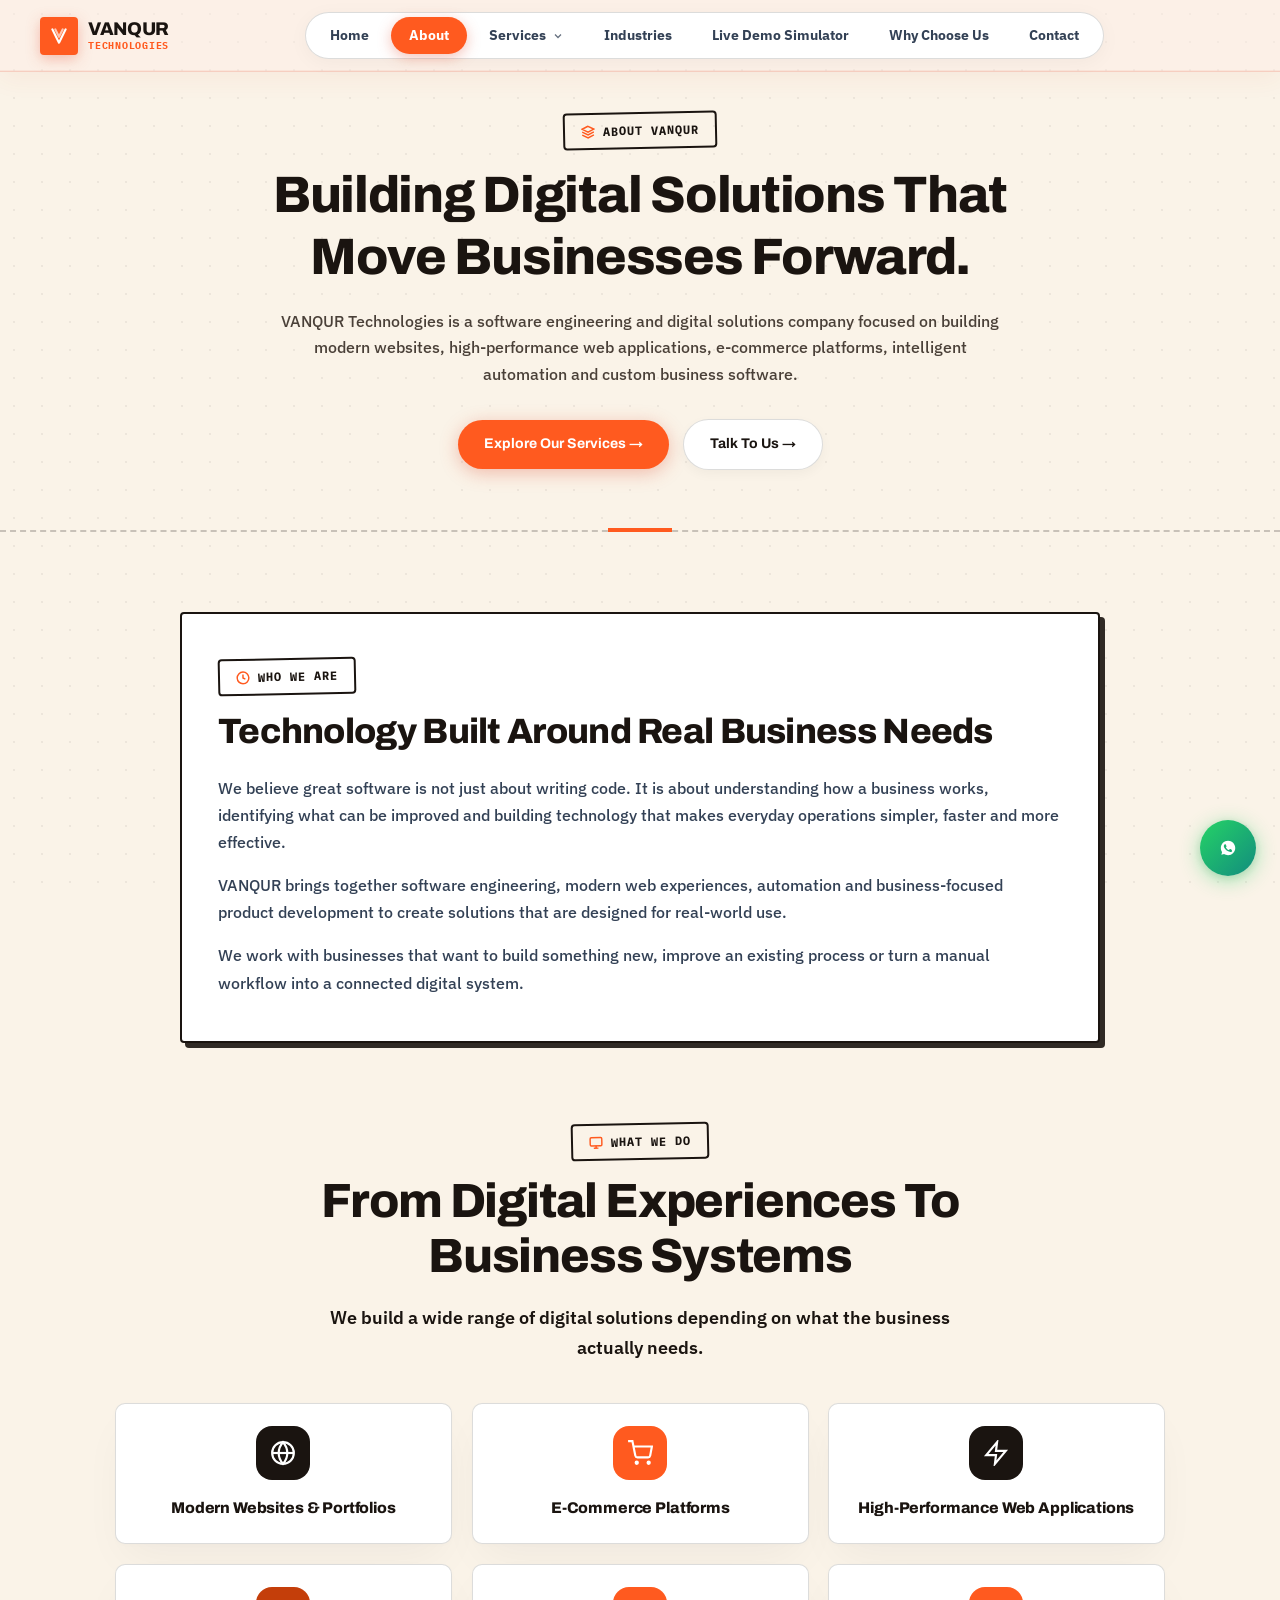
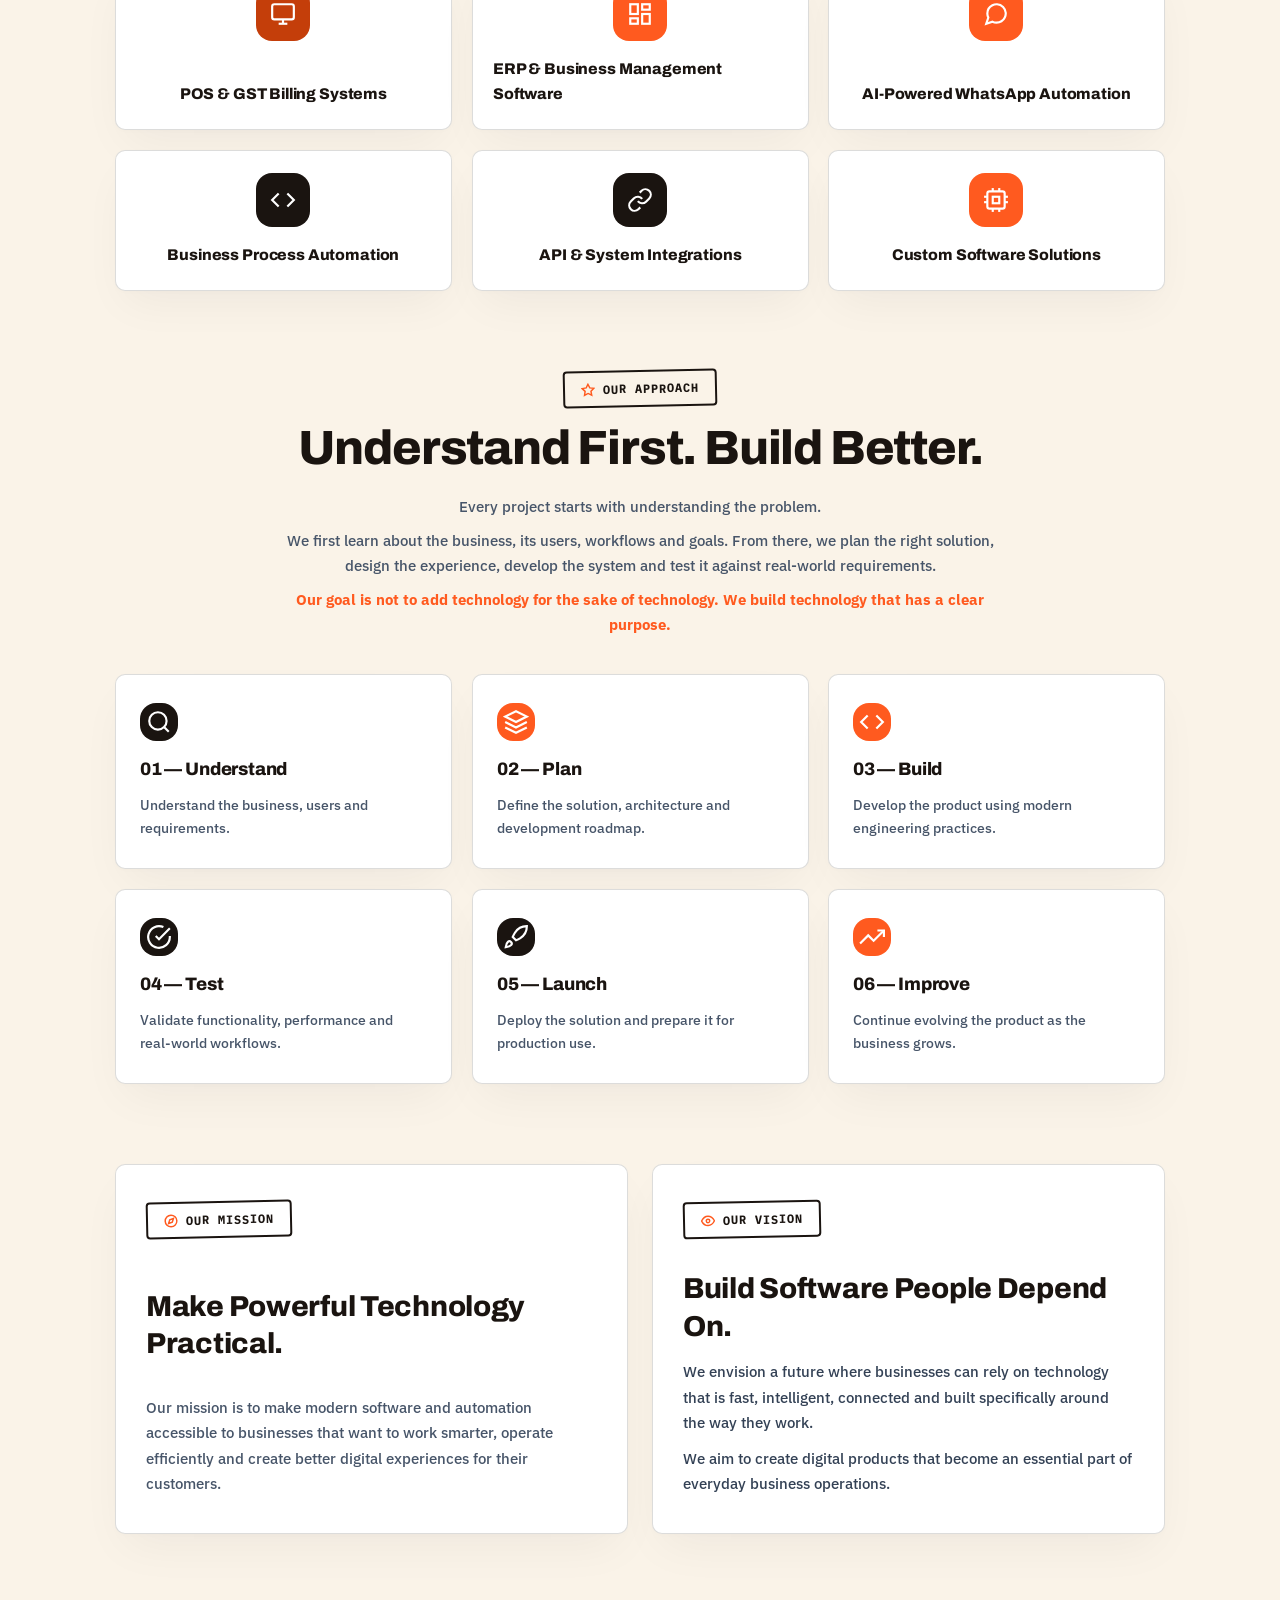
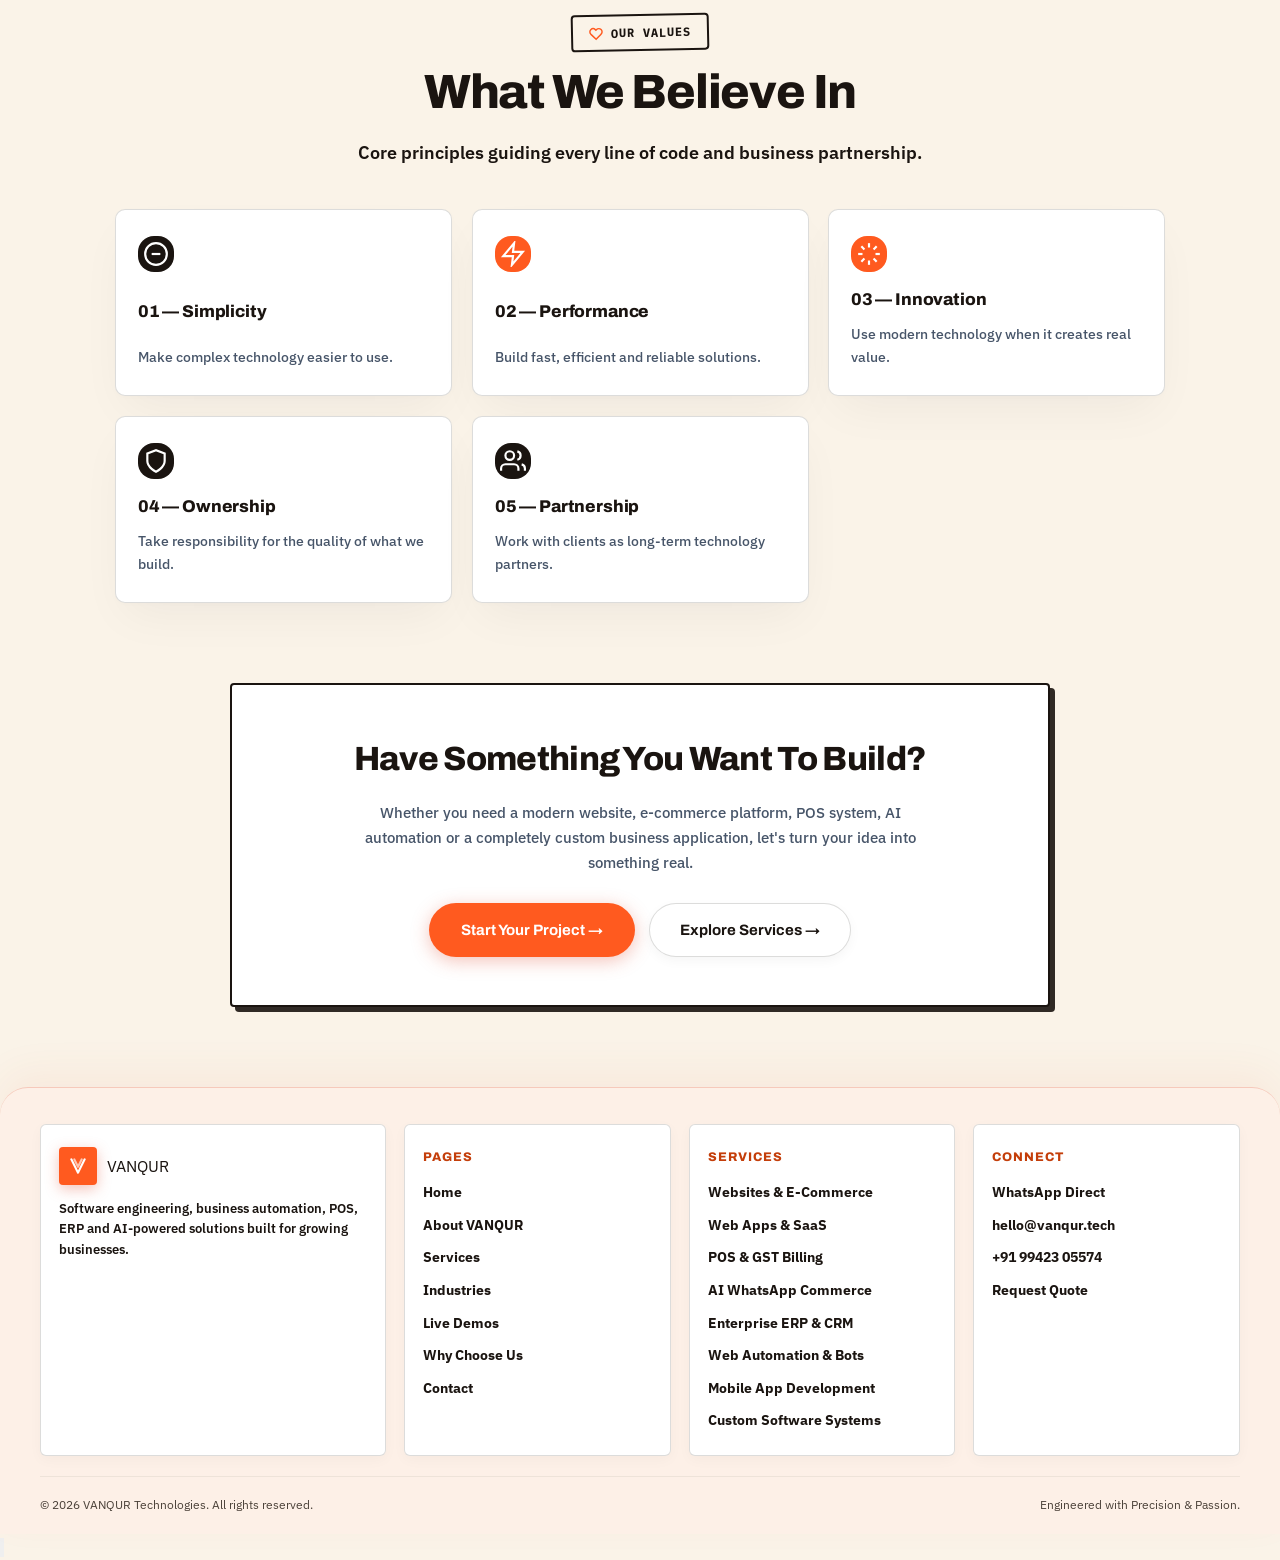
==== commit 27512d67: "Full site-wide flat redesign: remove all glassmorphism/glow effects, unify stamp badges, flatten car" ====
--- a/about.html
+++ b/about.html
@@ -194,7 +194,7 @@
     <!-- SECTION 01: WHO WE ARE -->
     <section class="section" style="padding-top:20px;padding-bottom:60px;">
       <div class="container">
-        <div style="background:rgba(255,255,255,0.72);backdrop-filter:blur(24px);-webkit-backdrop-filter:blur(24px);border:1px solid rgba(255,255,255,0.92);border-radius:var(--radius-xl);padding:44px 36px;box-shadow:inset 0 1px 1px #FFFFFF, 0 20px 45px rgba(0,0,0,0.03);max-width:920px;margin:0 auto;">
+        <div style="background:#FFFFFF;border:2px solid var(--text-primary);border-radius:var(--radius-sm);padding:44px 36px;box-shadow:var(--shadow-lg);max-width:920px;margin:0 auto;">
           <div class="section-badge" style="margin-bottom:14px;">
             <svg width="14" height="14" viewBox="0 0 24 24" fill="none" stroke="currentColor" stroke-width="2.5"><circle cx="12" cy="12" r="10"></circle><polyline points="12 6 12 12 16 14"></polyline></svg>
             <span>WHO WE ARE</span>
@@ -502,7 +502,7 @@
     <!-- FINAL CTA -->
     <section class="section" style="padding-top:20px;padding-bottom:80px;">
       <div class="container">
-        <div style="background:rgba(255,255,255,0.72);backdrop-filter:blur(24px);-webkit-backdrop-filter:blur(24px);border:1px solid rgba(255,255,255,0.92);border-radius:var(--radius-xl);padding:48px 32px;text-align:center;box-shadow:inset 0 1px 1px #FFFFFF, 0 20px 45px rgba(0,0,0,0.04);max-width:820px;margin:0 auto;">
+        <div style="background:#FFFFFF;border:2px solid var(--text-primary);border-radius:var(--radius-sm);padding:48px 32px;text-align:center;box-shadow:var(--shadow-lg);max-width:820px;margin:0 auto;">
           <h2 style="font-size:clamp(1.5rem, 3.2vw, 2.1rem);font-weight:800;color:var(--text-primary);margin-bottom:14px;letter-spacing:-0.02em;">
             Have Something You Want To Build?
           </h2>
--- a/css/design-tokens.css
+++ b/css/design-tokens.css
@@ -1,76 +1,76 @@
-@import url('https://fonts.googleapis.com/css2?family=Plus+Jakarta+Sans:wght@300;400;500;600;700;800&family=JetBrains+Mono:wght@400;500;600;700&display=swap');
+@import url('https://fonts.googleapis.com/css2?family=Archivo:wght@500;600;700;800;900&family=IBM+Plex+Sans:wght@400;500;600;700&family=IBM+Plex+Mono:wght@400;500;600;700&display=swap');
 
 /* ==========================================================================
    DESIGN TOKENS & CSS VARIABLES
-   Theme: Apple iOS Liquid Glass & VisionOS Frosted (Terracotta Sunset)
-   Aesthetic: Warm Champagne Alabaster / Peach with Frosted Glassmorphism
+   Theme: VANQUR Signal — Signage Orange on Warm Paper
+   Aesthetic: Flat, stamped, workshop-printed. No blur, no glass, no gradients.
    ========================================================================== */
 
 :root {
   /* Font Families */
-  --font-display: 'Plus Jakarta Sans', -apple-system, BlinkMacSystemFont, 'Segoe UI', Roboto, sans-serif;
-  --font-body: 'Plus Jakarta Sans', -apple-system, BlinkMacSystemFont, 'Segoe UI', Roboto, sans-serif;
-  --font-mono: 'JetBrains Mono', monospace;
+  --font-display: 'Archivo', 'Arial Narrow', sans-serif;
+  --font-body: 'IBM Plex Sans', -apple-system, BlinkMacSystemFont, 'Segoe UI', Roboto, sans-serif;
+  --font-mono: 'IBM Plex Mono', monospace;
 
-  /* Color Palette - Exactly Matching the Warm Sunset Peach & Champagne Platinum Aesthetic */
-  --bg-primary: #F8F6F2;          /* Warm Champagne Alabaster */
-  --bg-secondary: #EBF0F7;        /* Soft Light Platinum Slate */
-  --bg-tertiary: #DCE3EE;         /* Studio Slate Grey */
-  --bg-card: rgba(255, 255, 255, 0.48);
-  --bg-card-hover: rgba(255, 255, 255, 0.70);
-  --bg-glass: rgba(255, 255, 255, 0.52);
-  --bg-glass-heavy: rgba(255, 255, 255, 0.75);
+  /* Color Palette - Signage Orange / Warm Paper / Ink */
+  --bg-primary: #FAF3E8;          /* Warm Beige Paper */
+  --bg-secondary: #F1E7D6;        /* Deeper Cream */
+  --bg-tertiary: #E9DCC4;         /* Kraft Card */
+  --bg-card: #FFFFFF;
+  --bg-card-hover: #FFFDF9;
+  --bg-glass: #FFFFFF;
+  --bg-glass-heavy: #FFFFFF;
 
-  /* Apple iOS Pure Translucent Frosted Glass Core Tokens */
-  --ios-glass-bg: rgba(255, 255, 255, 0.48);
-  --ios-glass-bg-hover: rgba(255, 255, 255, 0.70);
-  --ios-glass-border: rgba(255, 255, 255, 0.78);
-  --ios-glass-border-hover: rgba(224, 83, 56, 0.45);
-  --ios-glass-highlight: inset 0 1.5px 1.5px 0 rgba(255, 255, 255, 0.95);
-  --ios-glass-shadow: inset 0 1.5px 1.5px 0 rgba(255, 255, 255, 0.95), 0 20px 45px -10px rgba(15, 23, 42, 0.05), 0 2px 6px rgba(15, 23, 42, 0.02);
-  --ios-glass-shadow-hover: inset 0 1.5px 1.5px 0 #FFFFFF, 0 28px 60px -12px rgba(224, 83, 56, 0.18), 0 0 0 1px rgba(224, 83, 56, 0.25);
-  --ios-blur: blur(28px) saturate(190%);
-  --ios-blur-heavy: blur(36px) saturate(200%);
-  --ios-blur-subtle: blur(16px) saturate(180%);
+  /* Flat Card Tokens (replaces frosted glass system) */
+  --ios-glass-bg: #FFFFFF;
+  --ios-glass-bg-hover: #FFFFFF;
+  --ios-glass-border: #1A1410;
+  --ios-glass-border-hover: #FF5A1F;
+  --ios-glass-highlight: none;
+  --ios-glass-shadow: 4px 4px 0 0 rgba(26, 20, 16, 0.9);
+  --ios-glass-shadow-hover: 6px 6px 0 0 rgba(255, 90, 31, 1);
+  --ios-blur: none;
+  --ios-blur-heavy: none;
+  --ios-blur-subtle: none;
 
-  /* Deep High-Contrast Slate Accents */
-  --bg-dark: #0F172A;
-  --bg-dark-glass: rgba(15, 23, 42, 0.88);
-  --dark-card: rgba(30, 41, 59, 0.85);
-  --dark-border: rgba(255, 255, 255, 0.12);
+  /* Ink & Charcoal (replaces slate-navy dark accents) */
+  --bg-dark: #1A1410;
+  --bg-dark-glass: #1A1410;
+  --dark-card: #2B2622;
+  --dark-border: rgba(250, 243, 232, 0.14);
 
-  /* Terracotta Rust & Warm Coral Accent Colors */
-  --terracotta-primary: #E05338;  /* Vibrant Terracotta Rust */
-  --terracotta-deep: #C84323;     /* Deep Burnt Terracotta */
-  --terracotta-light: #FF7A59;    /* Warm Coral Accent */
-  --terracotta-badge: rgba(253, 235, 227, 0.9); /* Warm Peach Pill */
-  --terracotta-glow: rgba(224, 83, 56, 0.35);
+  /* Signage Orange Accent Colors */
+  --terracotta-primary: #FF5A1F;  /* Signage Orange */
+  --terracotta-deep: #C43E0A;     /* Burnt Orange */
+  --terracotta-light: #FF8A50;    /* Light Orange */
+  --terracotta-badge: #FFE4D2;    /* Pale Orange Chip */
+  --terracotta-glow: rgba(255, 90, 31, 0.25);
 
-  /* App Icon Squircle Colorful Gradients (iOS Style) */
-  --app-icon-blue: linear-gradient(135deg, #3B82F6 0%, #1D4ED8 100%);
-  --app-icon-blue-glow: rgba(59, 130, 246, 0.35);
-  --app-icon-purple: linear-gradient(135deg, #8B5CF6 0%, #6D28D9 100%);
-  --app-icon-purple-glow: rgba(139, 92, 246, 0.35);
-  --app-icon-emerald: linear-gradient(135deg, #10B981 0%, #047857 100%);
-  --app-icon-emerald-glow: rgba(16, 185, 129, 0.35);
-  --app-icon-orange: linear-gradient(135deg, #FF6B4A 0%, #EA580C 100%);
-  --app-icon-orange-glow: rgba(255, 107, 74, 0.35);
-  --app-icon-amber: linear-gradient(135deg, #F59E0B 0%, #D97706 100%);
-  --app-icon-amber-glow: rgba(245, 158, 11, 0.35);
-  --app-icon-rose: linear-gradient(135deg, #F43F5E 0%, #BE123C 100%);
-  --app-icon-rose-glow: rgba(244, 63, 94, 0.35);
-  --app-icon-cyan: linear-gradient(135deg, #06B6D4 0%, #0284C7 100%);
-  --app-icon-cyan-glow: rgba(6, 182, 212, 0.35);
-  --app-icon-green: linear-gradient(135deg, #22C55E 0%, #15803D 100%);
-  --app-icon-green-glow: rgba(34, 197, 94, 0.35);
-  --app-icon-indigo: linear-gradient(135deg, #6366F1 0%, #4338CA 100%);
-  --app-icon-indigo-glow: rgba(99, 102, 241, 0.35);
+  /* Flat Icon Tags (replaces rainbow gradient squircles) */
+  --app-icon-blue: #1A1410;
+  --app-icon-blue-glow: rgba(26, 20, 16, 0.18);
+  --app-icon-purple: #FF5A1F;
+  --app-icon-purple-glow: rgba(255, 90, 31, 0.25);
+  --app-icon-emerald: #1A1410;
+  --app-icon-emerald-glow: rgba(26, 20, 16, 0.18);
+  --app-icon-orange: #FF5A1F;
+  --app-icon-orange-glow: rgba(255, 90, 31, 0.25);
+  --app-icon-amber: #C43E0A;
+  --app-icon-amber-glow: rgba(196, 62, 10, 0.25);
+  --app-icon-rose: #FF5A1F;
+  --app-icon-rose-glow: rgba(255, 90, 31, 0.25);
+  --app-icon-cyan: #1A1410;
+  --app-icon-cyan-glow: rgba(26, 20, 16, 0.18);
+  --app-icon-green: #C43E0A;
+  --app-icon-green-glow: rgba(196, 62, 10, 0.25);
+  --app-icon-indigo: #1A1410;
+  --app-icon-indigo-glow: rgba(26, 20, 16, 0.18);
 
-  /* Primary Gradients */
-  --grad-primary: linear-gradient(135deg, #E05338 0%, #C84323 100%);
-  --grad-terracotta: linear-gradient(135deg, #E05338 0%, #D44426 100%);
-  --grad-terracotta-warm: linear-gradient(135deg, #E05338 0%, #FF7A59 100%);
-  --grad-dark: linear-gradient(180deg, #0F172A 0%, #080C14 100%);
+  /* Primary Fills (flat, no gradients) */
+  --grad-primary: #FF5A1F;
+  --grad-terracotta: #FF5A1F;
+  --grad-terracotta-warm: #FF5A1F;
+  --grad-dark: #1A1410;
 
   /* Typography Scale */
   --text-xs: 0.75rem;
@@ -85,32 +85,32 @@
   --text-6xl: 3.75rem;
 
   /* Text Colors */
-  --text-primary: #0F172A;        /* Deep Slate Navy Charcoal */
-  --text-secondary: #334155;      /* Medium Slate Charcoal */
-  --text-muted: #64748B;          /* Muted Slate Charcoal */
+  --text-primary: #1A1410;        /* Warm Ink */
+  --text-secondary: #4A4038;      /* Warm Charcoal */
+  --text-muted: #7A6E62;          /* Muted Kraft */
   --text-white: #FFFFFF;
-  --text-dark: #0F172A;
+  --text-dark: #1A1410;
 
-  /* Borders & Shadows */
-  --border-subtle: rgba(0, 0, 0, 0.06);
-  --border-glass: rgba(255, 255, 255, 0.78);
-  --border-glass-bright: rgba(255, 255, 255, 0.95);
-  --border-terracotta: rgba(224, 83, 56, 0.35);
+  /* Borders & Shadows (flat, hard-edge, no blur) */
+  --border-subtle: rgba(26, 20, 16, 0.12);
+  --border-glass: #1A1410;
+  --border-glass-bright: #1A1410;
+  --border-terracotta: rgba(255, 90, 31, 0.45);
 
-  --shadow-sm: 0 2px 8px rgba(15, 23, 42, 0.03);
-  --shadow-md: 0 8px 24px -4px rgba(15, 23, 42, 0.05);
-  --shadow-lg: 0 16px 36px -6px rgba(15, 23, 42, 0.08);
-  --shadow-glow: 0 0 25px rgba(224, 83, 56, 0.35);
+  --shadow-sm: 2px 2px 0 0 rgba(26, 20, 16, 0.9);
+  --shadow-md: 3px 3px 0 0 rgba(26, 20, 16, 0.9);
+  --shadow-lg: 5px 5px 0 0 rgba(26, 20, 16, 0.9);
+  --shadow-glow: 0 0 0 3px rgba(255, 90, 31, 0.35);
 
   /* Layout & Spacing */
   --container-max: 1240px;
   --container-padding: 20px;
   --header-height: 72px;
-  --radius-xs: 8px;
-  --radius-sm: 12px;
-  --radius-md: 18px;
-  --radius-lg: 24px;
-  --radius-xl: 32px;
+  --radius-xs: 4px;
+  --radius-sm: 4px;
+  --radius-md: 6px;
+  --radius-lg: 8px;
+  --radius-xl: 10px;
   --radius-full: 9999px;
 
   /* Transitions */
@@ -139,11 +139,8 @@
 
 body {
   font-family: var(--font-body);
-  background-color: #F8F6F2;
-  background-image: 
-    radial-gradient(ellipse 90% 70% at 50% -10%, rgba(255, 218, 200, 0.75) 0%, rgba(255, 235, 224, 0.45) 40%, transparent 85%),
-    radial-gradient(ellipse 65% 55% at 50% 30%, rgba(255, 255, 255, 0.95) 0%, rgba(246, 248, 251, 0.92) 50%, rgba(248, 246, 242, 0.85) 100%),
-    linear-gradient(180deg, #FFFFFF 0%, #FAF8F5 25%, #F8F6F2 65%, #EDE8E1 100%);
+  background-color: #FAF3E8;
+  background-image: none;
   background-attachment: scroll;
   color: var(--text-primary);
   line-height: 1.6;
@@ -151,6 +148,11 @@
   position: relative;
   -webkit-font-smoothing: antialiased;
   -moz-osx-font-smoothing: grayscale;
+}
+
+h1, h2, h3, h4, h5, h6 {
+  font-family: var(--font-display);
+  letter-spacing: -0.01em;
 }
 
 ::selection {
@@ -163,14 +165,14 @@
 }
 
 ::-webkit-scrollbar-track {
-  background: rgba(241, 245, 249, 0.8);
+  background: #F1E7D6;
 }
 
 ::-webkit-scrollbar-thumb {
-  background: rgba(224, 83, 56, 0.35);
+  background: var(--terracotta-primary);
   border-radius: var(--radius-full);
 }
 
 ::-webkit-scrollbar-thumb:hover {
-  background: var(--terracotta-primary);
+  background: var(--terracotta-deep);
 }
--- a/css/style.css
+++ b/css/style.css
@@ -4,7 +4,7 @@
    ========================================================================== */
 
 /* --------------------------------------------------------------------------
-   Ambient Horizon Orbit Rings & 3D Glowing Background
+   Ambient Background — Flat Paper Grid (replaces glow rings)
    -------------------------------------------------------------------------- */
 .site-bg-ambient {
   position: fixed;
@@ -15,56 +15,16 @@
   pointer-events: none;
   z-index: 0;
   overflow: hidden;
-}
-
-/* Concentric Studio Horizon Rings */
+  background-image: radial-gradient(rgba(26, 20, 16, 0.06) 1px, transparent 1px);
+  background-size: 28px 28px;
+}
+
 .bg-studio-rings {
-  position: absolute;
-  top: -15vh;
-  left: 50%;
-  transform: translateX(-50%);
-  width: 100vw;
-  height: 100vh;
-  pointer-events: none;
-  background-repeat: no-repeat;
-  background-position: center top;
-  background-size: 1400px 900px;
-  background-image: 
-    radial-gradient(ellipse 1300px 750px at 50% 15%, transparent 48%, rgba(255, 255, 255, 0.75) 48.5%, rgba(210, 222, 238, 0.4) 49%, transparent 49.5%),
-    radial-gradient(ellipse 1050px 600px at 50% 18%, transparent 48%, rgba(255, 255, 255, 0.85) 48.5%, rgba(200, 214, 234, 0.45) 49%, transparent 49.5%),
-    radial-gradient(ellipse 800px 450px at 50% 22%, transparent 48%, rgba(255, 255, 255, 0.95) 48.5%, rgba(190, 206, 230, 0.5) 49%, transparent 49.5%),
-    radial-gradient(ellipse 550px 300px at 50% 26%, transparent 47.5%, rgba(255, 255, 255, 1) 48.5%, rgba(255, 220, 200, 0.6) 49.5%, transparent 50.5%);
-  opacity: 0.85;
-}
-
-/* Radiant Solar Amber Core Glow */
+  display: none;
+}
+
 .bg-neural-glow-1 {
-  position: absolute;
-  top: -10%;
-  left: 50%;
-  transform: translateX(-50%);
-  width: 900px;
-  height: 650px;
-  border-radius: 50%;
-  background: radial-gradient(ellipse at 50% 30%, rgba(255, 154, 60, 0.42) 0%, rgba(224, 83, 56, 0.28) 35%, rgba(255, 220, 200, 0.15) 60%, transparent 80%);
-  filter: blur(55px);
-  pointer-events: none;
-  animation: solarSunPulse 8s ease-in-out infinite alternate;
-}
-
-@keyframes solarSunPulse {
-  0% {
-    transform: translateX(-50%) scale(0.95);
-    opacity: 0.75;
-  }
-  50% {
-    transform: translateX(-50%) scale(1.05);
-    opacity: 0.95;
-  }
-  100% {
-    transform: translateX(-50%) scale(0.98);
-    opacity: 0.82;
-  }
+  display: none;
 }
 
 /* Interactive 2D Plexus Particle Canvas (Disabled) */
@@ -72,22 +32,9 @@
   display: none !important;
 }
 
-/* Cursor Glow */
+/* Cursor Glow (Disabled — mouse-follow blur is a template gimmick) */
 #cursor-glow {
-  position: fixed;
-  top: 0;
-  left: 0;
-  width: 380px;
-  height: 380px;
-  margin-top: -190px;
-  margin-left: -190px;
-  border-radius: 50%;
-  background: radial-gradient(circle, rgba(224, 83, 56, 0.12) 0%, rgba(255, 154, 60, 0.06) 40%, transparent 70%);
-  pointer-events: none;
-  z-index: 9999;
-  filter: blur(30px);
-  transition: opacity 0.3s ease;
-  will-change: transform;
+  display: none !important;
 }
 
 /* --------------------------------------------------------------------------
@@ -117,25 +64,26 @@
   z-index: 2;
 }
 
-/* iOS Frosted Glass Badge Capsule */
+/* Stamp-Style Section Badge (matches hero-stamp) */
 .section-badge {
   display: inline-flex;
   align-items: center;
   gap: 8px;
-  padding: 8px 20px;
-  background: rgba(255, 255, 255, 0.72) !important;
-  backdrop-filter: blur(20px) saturate(190%) !important;
-  -webkit-backdrop-filter: blur(20px) saturate(190%) !important;
-  border: 1px solid rgba(255, 255, 255, 0.9) !important;
-  border-radius: var(--radius-full);
+  padding: 7px 16px;
+  background: transparent !important;
+  backdrop-filter: none!important;
+  -webkit-backdrop-filter: none!important;
+  border: 2px solid var(--text-primary) !important;
+  border-radius: var(--radius-xs);
   font-family: var(--font-mono);
   font-size: var(--text-xs);
   font-weight: 700;
-  color: var(--terracotta-deep);
+  color: var(--text-primary);
   text-transform: uppercase;
   letter-spacing: 0.08em;
   margin-bottom: 18px;
-  box-shadow: inset 0 1px 1px 0 #FFFFFF, 0 4px 14px rgba(0, 0, 0, 0.04) !important;
+  box-shadow: none !important;
+  transform: rotate(-1.2deg);
 }
 
 .section-badge svg {
@@ -153,15 +101,16 @@
 
 .section-subtitle {
   font-size: clamp(1rem, 1.4vw, 1.125rem);
-  color: #0F172A !important;
+  color: #1A1410 !important;
   line-height: 1.7;
   font-weight: 600;
 }
 
 .gradient-text {
-  background: linear-gradient(135deg, #E05338 0%, #C84323 100%);
-  -webkit-background-clip: text;
-  -webkit-text-fill-color: transparent;
+  color: var(--terracotta-primary);
+  background: none;
+  -webkit-background-clip: unset;
+  -webkit-text-fill-color: unset;
 }
 
 /* --------------------------------------------------------------------------
@@ -198,11 +147,11 @@
 }
 
 .btn-secondary {
-  background: rgba(255, 255, 255, 0.8) !important;
-  backdrop-filter: blur(20px) saturate(180%) !important;
-  -webkit-backdrop-filter: blur(20px) saturate(180%) !important;
+  background: #FFFFFF !important;
+  backdrop-filter: none!important;
+  -webkit-backdrop-filter: none!important;
   color: var(--text-primary);
-  border: 1px solid rgba(255, 255, 255, 0.9) !important;
+  border: 1px solid rgba(26, 20, 16, 0.15) !important;
   box-shadow: inset 0 1px 1px 0 #FFFFFF, 0 4px 12px rgba(0, 0, 0, 0.04) !important;
 }
 
@@ -275,8 +224,8 @@
   align-items: center;
   transition: all var(--transition-normal);
   background: rgba(255, 238, 230, 0.45) !important;
-  backdrop-filter: blur(32px) saturate(210%) !important;
-  -webkit-backdrop-filter: blur(32px) saturate(210%) !important;
+  backdrop-filter: none!important;
+  -webkit-backdrop-filter: none!important;
   border-bottom: 1px solid rgba(224, 83, 56, 0.22) !important;
   box-shadow: inset 0 -1px 0 0 rgba(224, 83, 56, 0.08), 0 8px 25px rgba(224, 83, 56, 0.06) !important;
 }
@@ -302,7 +251,7 @@
   align-items: center;
   gap: 10px;
   text-decoration: none;
-  color: #0F172A;
+  color: #1A1410;
 }
 
 .brand-text-block {
@@ -315,7 +264,7 @@
   font-family: var(--font-display);
   font-weight: 800;
   font-size: 1.15rem;
-  color: #0F172A;
+  color: #1A1410;
   letter-spacing: -0.02em;
 }
 
@@ -355,10 +304,10 @@
 
 @media (min-width: 769px) {
   .nav-menu {
-    background: rgba(255, 255, 255, 0.85);
-    backdrop-filter: blur(20px) saturate(180%);
-    -webkit-backdrop-filter: blur(20px) saturate(180%);
-    border: 1px solid rgba(255, 255, 255, 0.95);
+    background: #FFFFFF;
+    backdrop-filter: none;
+    -webkit-backdrop-filter: none;
+    border: 1px solid rgba(26, 20, 16, 0.15);
     border-radius: var(--radius-full);
     padding: 4px 6px;
     box-shadow: 0 4px 20px rgba(0, 0, 0, 0.04), inset 0 1px 1px #FFFFFF;
@@ -401,7 +350,7 @@
   display: none;
   background: none;
   border: none;
-  color: #0F172A;
+  color: #1A1410;
   cursor: pointer;
   padding: 6px;
 }
@@ -445,10 +394,10 @@
   max-width: calc(100vw - 28px);
   max-height: calc(100vh - 100px);
   overflow-y: auto;
-  background: rgba(255, 255, 255, 0.97);
-  backdrop-filter: blur(28px) saturate(190%);
-  -webkit-backdrop-filter: blur(28px) saturate(190%);
-  border: 1px solid rgba(255, 255, 255, 0.95);
+  background: #FFFFFF;
+  backdrop-filter: none;
+  -webkit-backdrop-filter: none;
+  border: 1px solid rgba(26, 20, 16, 0.15);
   border-radius: 18px;
   padding: 12px 10px;
   box-shadow: 0 20px 45px -10px rgba(15, 23, 42, 0.14), 0 8px 20px rgba(224, 83, 56, 0.08), inset 0 1px 1px #FFFFFF;
@@ -559,7 +508,7 @@
 .dropdown-item-title {
   font-size: 13px;
   font-weight: 700;
-  color: #0F172A;
+  color: #1A1410;
   line-height: 1.25;
   margin-bottom: 2px;
   transition: color 0.15s ease;
@@ -613,7 +562,7 @@
    Hero Section (Apple iOS Frosted Glass Interface)
    -------------------------------------------------------------------------- */
 .hero-section {
-  padding: calc(var(--header-height) + 50px) 0 80px 0;
+  padding: calc(var(--header-height) + 60px) 0 90px 0;
   position: relative;
   z-index: 2;
 }
@@ -624,55 +573,80 @@
   text-align: center;
 }
 
-.hero-content {
-  max-width: 1040px;
-  display: flex;
-  flex-direction: column;
-  align-items: center;
+.hero-grid.hero-grid-split {
+  display: grid;
+  grid-template-columns: 1.15fr 0.85fr;
+  align-items: center;
+  gap: 48px;
+  text-align: left;
 }
 
 .hero-badge {
   display: inline-flex;
   align-items: center;
   gap: 8px;
-  padding: 8px 18px;
-  background: rgba(255, 255, 255, 0.72) !important;
-  backdrop-filter: blur(20px) saturate(190%) !important;
-  -webkit-backdrop-filter: blur(20px) saturate(190%) !important;
-  border: 1px solid rgba(255, 255, 255, 0.9) !important;
-  border-radius: var(--radius-full);
+  padding: 7px 16px;
+  background: transparent;
+  border: 2px solid var(--text-primary);
+  border-radius: var(--radius-xs);
   font-family: var(--font-mono);
   font-size: var(--text-xs);
   font-weight: 700;
-  color: var(--terracotta-deep);
-  letter-spacing: 0.06em;
+  color: var(--text-primary);
+  letter-spacing: 0.08em;
   margin-bottom: 24px;
-  box-shadow: inset 0 1px 1px 0 #FFFFFF, 0 4px 14px rgba(0, 0, 0, 0.04) !important;
+  transform: rotate(-1.2deg);
 }
 
 .badge-pulse-dot {
-  width: 8px;
-  height: 8px;
+  width: 7px;
+  height: 7px;
   border-radius: 50%;
-  background: #10B981;
-  box-shadow: 0 0 0 0 rgba(16, 185, 129, 0.7);
-  animation: badgePulse 2s infinite;
-}
-
-@keyframes badgePulse {
-  0% { transform: scale(0.95); box-shadow: 0 0 0 0 rgba(16, 185, 129, 0.7); }
-  70% { transform: scale(1); box-shadow: 0 0 0 8px rgba(16, 185, 129, 0); }
-  100% { transform: scale(0.95); box-shadow: 0 0 0 0 rgba(16, 185, 129, 0); }
+  background: var(--terracotta-primary);
+  display: inline-block;
+}
+
+.hero-content {
+  max-width: 620px;
+  display: flex;
+  flex-direction: column;
+  align-items: center;
+}
+
+.hero-grid-split .hero-content {
+  align-items: flex-start;
+  max-width: 620px;
+}
+
+.hero-stamp {
+  display: inline-flex;
+  align-items: center;
+  gap: 8px;
+  padding: 7px 16px;
+  background: transparent;
+  border: 2px solid var(--text-primary);
+  border-radius: var(--radius-xs);
+  font-family: var(--font-mono);
+  font-size: var(--text-xs);
+  font-weight: 700;
+  color: var(--text-primary);
+  letter-spacing: 0.08em;
+  margin-bottom: 26px;
+  transform: rotate(-1.5deg);
+}
+
+.hero-stamp-dot {
+  color: var(--terracotta-primary);
 }
 
 .hero-title {
-  font-size: clamp(2.2rem, 4.4vw, 3.6rem);
-  font-weight: 800;
-  line-height: 1.18;
-  letter-spacing: -0.025em;
-  margin-bottom: 8px;
+  font-family: var(--font-display);
+  font-size: clamp(2.3rem, 4.2vw, 3.4rem);
+  font-weight: 800;
+  line-height: 1.12;
+  letter-spacing: -0.02em;
+  margin-bottom: 20px;
   color: var(--text-primary);
-  max-width: 920px;
   text-wrap: balance;
 }
 
@@ -680,110 +654,143 @@
   display: inline;
 }
 
-.hero-rotating-wrapper {
-  min-height: 52px;
-  display: flex;
-  align-items: center;
-  justify-content: center;
-  margin-top: 2px;
-  margin-bottom: 10px;
-  width: 100%;
-  position: relative;
-}
-
-.hero-rotating-phrase {
-  font-family: var(--font-display);
-  font-size: clamp(1.75rem, 3.8vw, 3.1rem);
-  font-weight: 800;
-  line-height: 1.25;
-  letter-spacing: -0.02em;
-  color: var(--terracotta-primary);
-  background: linear-gradient(135deg, #E05338 0%, #F97316 50%, #EA580C 100%);
-  -webkit-background-clip: text;
-  -webkit-text-fill-color: transparent;
-  display: inline-block;
-  max-width: 100%;
-  text-align: center;
-  text-wrap: balance;
-  opacity: 0;
-  transform: translateY(12px);
-  transition: opacity 0.45s cubic-bezier(0.16, 1, 0.3, 1), transform 0.45s cubic-bezier(0.16, 1, 0.3, 1);
-  will-change: transform, opacity;
-}
-
-.hero-rotating-phrase.is-visible {
-  opacity: 1;
-  transform: translateY(0);
-}
-
-.hero-rotating-phrase.is-exiting {
-  opacity: 0;
-  transform: translateY(-10px);
-}
-
-.hero-rotating-phrase.is-entering {
-  opacity: 0;
-  transform: translateY(12px);
-  transition: none !important;
-}
-
-@media (prefers-reduced-motion: reduce) {
-  .hero-rotating-phrase {
-    transition: none !important;
-    transform: none !important;
-    opacity: 1 !important;
-  }
-}
-
 .hero-desc {
-  font-size: clamp(1.05rem, 1.3vw, 1.2rem);
-  color: #1E293B !important;
-  line-height: 1.6;
-  margin-bottom: 12px;
-  max-width: 760px;
+  font-size: clamp(1.02rem, 1.2vw, 1.15rem);
+  color: var(--text-secondary) !important;
+  line-height: 1.65;
+  margin-bottom: 30px;
+  max-width: 520px;
   font-weight: 500;
   text-wrap: balance;
 }
 
-.hero-subtext-block {
-  display: flex;
-  flex-direction: column;
-  align-items: center;
-  gap: 4px;
-  margin-top: 4px;
-  margin-bottom: 26px;
-  max-width: 840px;
-  text-align: center;
-}
-
-.hero-subtext-lead {
+.hero-actions {
+  display: flex;
+  align-items: center;
+  justify-content: flex-start;
+  gap: 16px;
+  flex-wrap: wrap;
+}
+
+/* Hero Signature Visual — a flat "work receipt" grounded in VANQUR's own billing/POS work */
+.hero-visual {
+  display: flex;
+  justify-content: center;
+  align-items: center;
+}
+
+.hero-receipt {
+  position: relative;
+  width: 100%;
+  max-width: 320px;
+  background: #FFFFFF;
+  border: 2px solid var(--text-primary);
+  border-radius: var(--radius-sm);
+  padding: 26px 22px 30px;
+  transform: rotate(3deg);
+  box-shadow: var(--shadow-lg);
   font-family: var(--font-mono);
-  font-size: clamp(0.72rem, 0.9vw, 0.82rem);
+}
+
+.hero-receipt-head {
+  display: flex;
+  flex-direction: column;
+  align-items: center;
+  gap: 2px;
+  padding-bottom: 16px;
+  margin-bottom: 14px;
+  border-bottom: 2px dashed rgba(26, 20, 16, 0.25);
+}
+
+.hero-receipt-brand {
+  font-family: var(--font-display);
+  font-size: 1.3rem;
+  font-weight: 900;
+  letter-spacing: 0.02em;
+  color: var(--text-primary);
+}
+
+.hero-receipt-sub {
+  font-size: 0.68rem;
+  font-weight: 600;
+  letter-spacing: 0.14em;
+  color: var(--terracotta-primary);
+}
+
+.hero-receipt-line {
+  display: flex;
+  justify-content: space-between;
+  align-items: center;
+  font-size: 0.78rem;
+  font-weight: 500;
+  color: var(--text-secondary);
+  padding: 6px 0;
+}
+
+.hero-receipt-line span:last-child {
+  font-size: 0.68rem;
   font-weight: 700;
   color: var(--terracotta-deep);
-  letter-spacing: 0.08em;
-  text-transform: uppercase;
-}
-
-.hero-industry-subline,
-.hero-subtext {
-  font-size: clamp(0.85rem, 1.05vw, 0.95rem);
-  color: #475569;
-  font-weight: 500;
-  margin-top: 0;
-  margin-bottom: 0;
-  line-height: 1.55;
-  letter-spacing: 0.01em;
-  max-width: 780px;
-  text-wrap: balance;
-}
-
-.hero-actions {
+  letter-spacing: 0.05em;
+}
+
+.hero-receipt-divider {
+  border-top: 2px dashed rgba(26, 20, 16, 0.25);
+  margin: 12px 0 14px;
+}
+
+.hero-receipt-total {
+  display: flex;
+  justify-content: space-between;
+  align-items: center;
+  font-size: 0.85rem;
+  font-weight: 700;
+  color: var(--text-primary);
+  letter-spacing: 0.03em;
+}
+
+.hero-receipt-stamp {
+  position: absolute;
+  bottom: -14px;
+  right: -14px;
+  width: 64px;
+  height: 64px;
+  border-radius: 50%;
+  border: 3px solid var(--terracotta-primary);
+  color: var(--terracotta-primary);
   display: flex;
   align-items: center;
   justify-content: center;
-  gap: 16px;
-  flex-wrap: wrap;
+  text-align: center;
+  font-size: 0.62rem;
+  font-weight: 800;
+  letter-spacing: 0.04em;
+  line-height: 1.2;
+  transform: rotate(-14deg);
+  background: #FFFFFF;
+}
+
+@media (max-width: 968px) {
+  .hero-grid.hero-grid-split {
+    grid-template-columns: 1fr;
+    text-align: center;
+  }
+  .hero-content {
+    max-width: 100%;
+    align-items: center;
+  }
+  .hero-desc {
+    max-width: 100%;
+  }
+  .hero-actions {
+    justify-content: center;
+  }
+  .hero-visual {
+    margin-top: 36px;
+  }
+  .hero-receipt {
+    max-width: 280px;
+  }
 }
 
 /* --------------------------------------------------------------------------
@@ -797,7 +804,7 @@
   align-items: center;
   justify-content: center;
   color: #FFFFFF;
-  box-shadow: 0 6px 16px rgba(0, 0, 0, 0.08), inset 0 1px 1px rgba(255, 255, 255, 0.4);
+  box-shadow: 0 6px 16px rgba(0, 0, 0, 0.08), ;
   transition: transform var(--transition-fast);
   flex-shrink: 0;
 }
@@ -815,7 +822,7 @@
   align-items: center;
   justify-content: center;
   color: #FFFFFF;
-  box-shadow: 0 4px 10px rgba(0, 0, 0, 0.06), inset 0 1px 1px rgba(255, 255, 255, 0.4);
+  box-shadow: 0 4px 10px rgba(0, 0, 0, 0.06), ;
   flex-shrink: 0;
 }
 
@@ -841,10 +848,10 @@
 }
 
 .pillar-card {
-  background: rgba(255, 255, 255, 0.48) !important;
-  backdrop-filter: blur(28px) saturate(190%) !important;
-  -webkit-backdrop-filter: blur(28px) saturate(190%) !important;
-  border: 1px solid rgba(255, 255, 255, 0.82) !important;
+  background: #FFFFFF !important;
+  backdrop-filter: none!important;
+  -webkit-backdrop-filter: none!important;
+  border: 1px solid rgba(26, 20, 16, 0.15) !important;
   border-radius: var(--radius-xl);
   padding: 34px 28px;
   display: flex;
@@ -852,11 +859,11 @@
   gap: 18px;
   transition: all var(--transition-normal);
   position: relative;
-  box-shadow: inset 0 1.5px 1.5px 0 rgba(255, 255, 255, 0.95), 0 20px 45px -10px rgba(15, 23, 42, 0.05), 0 2px 6px rgba(15, 23, 42, 0.02) !important;
+  box-shadow: 0 20px 45px -10px rgba(15, 23, 42, 0.05), 0 2px 6px rgba(15, 23, 42, 0.02) !important;
 }
 
 .pillar-card:hover {
-  background: rgba(255, 255, 255, 0.72) !important;
+  background: #FFFFFF !important;
   transform: translateY(-6px);
   border-color: rgba(224, 83, 56, 0.45) !important;
   box-shadow: inset 0 1.5px 1.5px 0 #FFFFFF, 0 28px 60px -12px rgba(224, 83, 56, 0.18), 0 0 0 1px rgba(224, 83, 56, 0.25) !important;
@@ -891,10 +898,10 @@
 }
 
 .what-we-build-card {
-  background: rgba(255, 255, 255, 0.48) !important;
-  backdrop-filter: blur(28px) saturate(190%) !important;
-  -webkit-backdrop-filter: blur(28px) saturate(190%) !important;
-  border: 1px solid rgba(255, 255, 255, 0.82) !important;
+  background: #FFFFFF !important;
+  backdrop-filter: none!important;
+  -webkit-backdrop-filter: none!important;
+  border: 1px solid rgba(26, 20, 16, 0.15) !important;
   border-radius: var(--radius-xl);
   padding: 30px 24px;
   display: flex;
@@ -902,11 +909,11 @@
   gap: 16px;
   transition: all var(--transition-normal);
   position: relative;
-  box-shadow: inset 0 1.5px 1.5px 0 rgba(255, 255, 255, 0.95), 0 20px 45px -10px rgba(15, 23, 42, 0.05), 0 2px 6px rgba(15, 23, 42, 0.02) !important;
+  box-shadow: 0 20px 45px -10px rgba(15, 23, 42, 0.05), 0 2px 6px rgba(15, 23, 42, 0.02) !important;
 }
 
 .what-we-build-card:hover {
-  background: rgba(255, 255, 255, 0.72) !important;
+  background: #FFFFFF !important;
   transform: translateY(-6px);
   border-color: rgba(224, 83, 56, 0.45) !important;
   box-shadow: inset 0 1.5px 1.5px 0 #FFFFFF, 0 28px 60px -12px rgba(224, 83, 56, 0.18), 0 0 0 1px rgba(224, 83, 56, 0.25) !important;
@@ -972,10 +979,10 @@
 }
 
 .service-detail-card {
-  background: rgba(255, 255, 255, 0.58) !important;
-  backdrop-filter: blur(32px) saturate(190%) !important;
-  -webkit-backdrop-filter: blur(32px) saturate(190%) !important;
-  border: 1px solid rgba(255, 255, 255, 0.88) !important;
+  background: #FFFFFF !important;
+  backdrop-filter: none!important;
+  -webkit-backdrop-filter: none!important;
+  border: 1px solid rgba(26, 20, 16, 0.15) !important;
   border-radius: var(--radius-xl);
   padding: 38px 32px;
   box-shadow: inset 0 1.5px 1.5px 0 #FFFFFF, 0 25px 60px -10px rgba(15, 23, 42, 0.07) !important;
@@ -1031,11 +1038,11 @@
   gap: 10px;
   font-size: 13.5px;
   font-weight: 600;
-  color: #0F172A;
+  color: #1A1410;
   padding: 12px 16px;
-  background: rgba(255, 255, 255, 0.88);
-  backdrop-filter: blur(10px);
-  border: 1px solid rgba(255, 255, 255, 0.95);
+  background: #FFFFFF;
+  backdrop-filter: none;
+  border: 1px solid rgba(26, 20, 16, 0.15);
   border-radius: 12px;
   box-shadow: inset 0 1px 1px #FFFFFF, 0 2px 8px rgba(0, 0, 0, 0.02);
 }
@@ -1078,8 +1085,8 @@
   color: #1E293B;
   font-weight: 600;
   padding: 24px;
-  background: rgba(255, 255, 255, 0.85);
-  border: 1px solid rgba(255, 255, 255, 0.95);
+  background: #FFFFFF;
+  border: 1px solid rgba(26, 20, 16, 0.15);
   border-radius: var(--radius-lg);
   border-left: 4px solid var(--terracotta-primary);
   box-shadow: 0 4px 20px rgba(0, 0, 0, 0.03);
@@ -1096,8 +1103,8 @@
   align-items: flex-start;
   gap: 18px;
   padding: 18px 22px;
-  background: rgba(255, 255, 255, 0.85);
-  border: 1px solid rgba(255, 255, 255, 0.95);
+  background: #FFFFFF;
+  border: 1px solid rgba(26, 20, 16, 0.15);
   border-radius: var(--radius-md);
   box-shadow: 0 4px 16px rgba(15, 23, 42, 0.03);
   transition: transform var(--transition-fast), border-color var(--transition-fast);
@@ -1160,10 +1167,10 @@
   align-items: center;
   gap: 24px;
   padding: 18px 26px;
-  background: rgba(255, 255, 255, 0.85) !important;
-  backdrop-filter: blur(20px) saturate(180%) !important;
-  -webkit-backdrop-filter: blur(20px) saturate(180%) !important;
-  border: 1px solid rgba(255, 255, 255, 0.95) !important;
+  background: #FFFFFF !important;
+  backdrop-filter: none!important;
+  -webkit-backdrop-filter: none!important;
+  border: 1px solid rgba(26, 20, 16, 0.15) !important;
   border-radius: var(--radius-lg);
   box-shadow: inset 0 1px 1px #FFFFFF, 0 4px 16px rgba(15, 23, 42, 0.03) !important;
   transition: transform var(--transition-fast), border-color var(--transition-fast), box-shadow var(--transition-fast), background var(--transition-fast);
@@ -1287,10 +1294,10 @@
 }
 
 .showcase-glass-card {
-  background: rgba(255, 255, 255, 0.52) !important;
-  backdrop-filter: blur(28px) saturate(180%) !important;
-  -webkit-backdrop-filter: blur(28px) saturate(180%) !important;
-  border: 1px solid rgba(255, 255, 255, 0.85) !important;
+  background: #FFFFFF !important;
+  backdrop-filter: none!important;
+  -webkit-backdrop-filter: none!important;
+  border: 1px solid rgba(26, 20, 16, 0.15) !important;
   border-radius: var(--radius-xl);
   padding: 28px;
   box-shadow: inset 0 1.5px 1.5px 0 #FFFFFF, 0 20px 45px -10px rgba(15, 23, 42, 0.06) !important;
@@ -1335,7 +1342,7 @@
   align-items: center;
   font-size: 12px;
   font-weight: 700;
-  color: #0F172A;
+  color: #1A1410;
   margin-bottom: 4px;
 }
 
@@ -1353,7 +1360,7 @@
   justify-content: space-between;
   font-size: 12px;
   padding: 8px 12px;
-  background: rgba(255, 255, 255, 0.85);
+  background: #FFFFFF;
   border-radius: 8px;
   color: #334155;
   border: 1px solid rgba(226, 232, 240, 0.8);
@@ -1381,14 +1388,14 @@
 
 .mini-wa-bubble.bot {
   background: #FFFFFF;
-  color: #0F172A;
+  color: #1A1410;
   border: 1px solid rgba(226, 232, 240, 0.9);
   align-self: flex-start;
 }
 
 .mini-wa-bubble.user {
   background: #DCF8C6;
-  color: #0F172A;
+  color: #1A1410;
   align-self: flex-end;
   text-align: right;
 }
@@ -1402,7 +1409,7 @@
   border-radius: 10px;
   font-size: 12.5px;
   font-weight: 700;
-  color: #0F172A;
+  color: #1A1410;
   border: 1px solid rgba(226, 232, 240, 0.9);
 }
 
@@ -1480,22 +1487,22 @@
 }
 
 .service-card {
-  background: rgba(255, 255, 255, 0.48) !important;
-  backdrop-filter: blur(28px) saturate(190%) !important;
-  -webkit-backdrop-filter: blur(28px) saturate(190%) !important;
-  border: 1px solid rgba(255, 255, 255, 0.82) !important;
+  background: #FFFFFF !important;
+  backdrop-filter: none!important;
+  -webkit-backdrop-filter: none!important;
+  border: 1px solid rgba(26, 20, 16, 0.15) !important;
   border-radius: var(--radius-xl);
   padding: 34px 30px;
   display: flex;
   flex-direction: column;
   justify-content: space-between;
   transition: all var(--transition-normal);
-  box-shadow: inset 0 1.5px 1.5px 0 rgba(255, 255, 255, 0.95), 0 20px 45px -10px rgba(15, 23, 42, 0.05), 0 2px 6px rgba(15, 23, 42, 0.02) !important;
+  box-shadow: 0 20px 45px -10px rgba(15, 23, 42, 0.05), 0 2px 6px rgba(15, 23, 42, 0.02) !important;
   position: relative;
 }
 
 .service-card:hover {
-  background: rgba(255, 255, 255, 0.72) !important;
+  background: #FFFFFF !important;
   transform: translateY(-6px);
   border-color: rgba(224, 83, 56, 0.45) !important;
   box-shadow: inset 0 1.5px 1.5px 0 #FFFFFF, 0 28px 60px -12px rgba(224, 83, 56, 0.18), 0 0 0 1px rgba(224, 83, 56, 0.25) !important;
@@ -1548,16 +1555,16 @@
 
 .service-features-list li {
   font-size: var(--text-xs);
-  color: #0F172A !important;
+  color: #1A1410 !important;
   display: flex;
   align-items: center;
   gap: 12px;
   font-weight: 600;
   padding: 12px 14px;
-  background: rgba(255, 255, 255, 0.92) !important;
-  backdrop-filter: blur(12px) !important;
-  -webkit-backdrop-filter: blur(12px) !important;
-  border: 1px solid rgba(255, 255, 255, 0.98) !important;
+  background: #FFFFFF !important;
+  backdrop-filter: none!important;
+  -webkit-backdrop-filter: none!important;
+  border: 1px solid rgba(26, 20, 16, 0.15) !important;
   border-radius: 14px;
   box-shadow: inset 0 1px 1px #FFFFFF, 0 2px 6px rgba(0, 0, 0, 0.02);
   transition: all var(--transition-fast);
@@ -1603,13 +1610,13 @@
    Live Simulators Hub (iOS Liquid Frosted Sandbox)
    -------------------------------------------------------------------------- */
 .simulator-wrapper {
-  background: rgba(255, 255, 255, 0.46) !important;
-  backdrop-filter: blur(32px) saturate(190%) !important;
-  -webkit-backdrop-filter: blur(32px) saturate(190%) !important;
-  border: 1px solid rgba(255, 255, 255, 0.75) !important;
+  background: #FFFFFF !important;
+  backdrop-filter: none!important;
+  -webkit-backdrop-filter: none!important;
+  border: 1px solid rgba(26, 20, 16, 0.15) !important;
   border-radius: var(--radius-xl);
   overflow: hidden;
-  box-shadow: inset 0 1.5px 1px 0 rgba(255, 255, 255, 1), 0 25px 60px -15px rgba(0, 0, 0, 0.07) !important;
+  box-shadow: 0 25px 60px -15px rgba(0, 0, 0, 0.07) !important;
   position: relative;
   z-index: 2;
 }
@@ -1619,9 +1626,9 @@
   align-items: center;
   justify-content: space-between;
   padding: 16px 20px;
-  background: rgba(255, 255, 255, 0.75);
-  backdrop-filter: blur(16px);
-  -webkit-backdrop-filter: blur(16px);
+  background: #FFFFFF;
+  backdrop-filter: none;
+  -webkit-backdrop-filter: none;
   border-bottom: 1px solid rgba(0, 0, 0, 0.06);
   flex-wrap: wrap;
   gap: 12px;
@@ -1641,7 +1648,7 @@
 .sim-active-title {
   font-size: 15px;
   font-weight: 800;
-  color: #0F172A;
+  color: #1A1410;
   letter-spacing: -0.01em;
 }
 
@@ -1732,9 +1739,9 @@
 }
 
 .pos-cat-btn {
-  background: rgba(255, 255, 255, 0.85) !important;
-  backdrop-filter: blur(12px) !important;
-  border: 1px solid rgba(255, 255, 255, 0.95) !important;
+  background: #FFFFFF !important;
+  backdrop-filter: none!important;
+  border: 1px solid rgba(26, 20, 16, 0.15) !important;
   color: #334155;
   padding: 8px 18px;
   border-radius: var(--radius-full);
@@ -1771,7 +1778,7 @@
 
 .pos-item-card {
   background: #FFFFFF !important;
-  border: 1px solid rgba(255, 255, 255, 0.95) !important;
+  border: 1px solid rgba(26, 20, 16, 0.15) !important;
   border-radius: 16px;
   padding: 14px 10px;
   text-align: center;
@@ -1806,7 +1813,7 @@
 .pos-item-name {
   font-size: 12px;
   font-weight: 700;
-  color: #0F172A;
+  color: #1A1410;
   line-height: 1.25;
 }
 
@@ -1818,9 +1825,9 @@
 }
 
 .pos-cart-panel {
-  background: rgba(255, 255, 255, 0.75) !important;
-  backdrop-filter: blur(20px) !important;
-  border: 1px solid rgba(255, 255, 255, 0.85) !important;
+  background: #FFFFFF !important;
+  backdrop-filter: none!important;
+  border: 1px solid rgba(26, 20, 16, 0.15) !important;
   border-radius: 20px;
   padding: 20px;
   display: flex;
@@ -1852,12 +1859,12 @@
   align-items: center;
   justify-content: space-between;
   padding: 10px 12px;
-  background: rgba(255, 255, 255, 0.92) !important;
-  backdrop-filter: blur(12px) !important;
-  border: 1px solid rgba(255, 255, 255, 0.98) !important;
+  background: #FFFFFF !important;
+  backdrop-filter: none!important;
+  border: 1px solid rgba(26, 20, 16, 0.15) !important;
   border-radius: 12px;
   font-size: var(--text-xs);
-  color: #0F172A;
+  color: #1A1410;
   box-shadow: inset 0 1px 0 #FFFFFF;
 }
 
@@ -1870,7 +1877,7 @@
 .qty-btn {
   width: 24px;
   height: 24px;
-  background: rgba(255, 255, 255, 0.95);
+  background: #FFFFFF;
   border: 1px solid rgba(0, 0, 0, 0.08);
   color: var(--text-primary);
   border-radius: 6px;
@@ -1920,9 +1927,9 @@
 }
 
 .kanban-col {
-  background: rgba(255, 255, 255, 0.65) !important;
-  backdrop-filter: blur(16px) !important;
-  border: 1px solid rgba(255, 255, 255, 0.85) !important;
+  background: #FFFFFF !important;
+  backdrop-filter: none!important;
+  border: 1px solid rgba(26, 20, 16, 0.15) !important;
   border-radius: var(--radius-md);
   padding: 16px;
   display: flex;
@@ -1940,9 +1947,9 @@
 }
 
 .kanban-card {
-  background: rgba(255, 255, 255, 0.82) !important;
-  backdrop-filter: blur(12px) !important;
-  border: 1px solid rgba(255, 255, 255, 0.95) !important;
+  background: #FFFFFF !important;
+  backdrop-filter: none!important;
+  border: 1px solid rgba(26, 20, 16, 0.15) !important;
   border-radius: var(--radius-sm);
   padding: 12px;
   font-size: var(--text-xs);
@@ -2230,9 +2237,9 @@
    Testimonials (Apple iOS Translucent Frosted Glass)
    -------------------------------------------------------------------------- */
 .testimonial-card {
-  background: rgba(255, 255, 255, 0.94) !important;
-  backdrop-filter: blur(28px) saturate(190%) !important;
-  -webkit-backdrop-filter: blur(28px) saturate(190%) !important;
+  background: #FFFFFF !important;
+  backdrop-filter: none!important;
+  -webkit-backdrop-filter: none!important;
   border: 1px solid #FFFFFF !important;
   border-radius: var(--radius-xl);
   padding: 32px 28px;
@@ -2261,16 +2268,16 @@
 
 .testimonial-quote {
   font-size: 14px;
-  color: #0F172A !important;
+  color: #1A1410 !important;
   font-weight: 600;
   line-height: 1.7;
   margin-bottom: 20px;
   font-style: italic;
   padding: 16px 18px;
-  background: rgba(255, 255, 255, 0.88) !important;
-  backdrop-filter: blur(12px) !important;
-  -webkit-backdrop-filter: blur(12px) !important;
-  border: 1px solid rgba(255, 255, 255, 0.95) !important;
+  background: #FFFFFF !important;
+  backdrop-filter: none!important;
+  -webkit-backdrop-filter: none!important;
+  border: 1px solid rgba(26, 20, 16, 0.15) !important;
   border-radius: 16px;
   box-shadow: inset 0 1px 1px #FFFFFF, 0 4px 12px rgba(0, 0, 0, 0.03);
 }
@@ -2292,12 +2299,12 @@
   font-weight: 800;
   color: #FFFFFF;
   font-size: 18px;
-  box-shadow: 0 4px 12px rgba(18, 24, 38, 0.25), inset 0 1px 1px rgba(255, 255, 255, 0.4);
+  box-shadow: 0 4px 12px rgba(18, 24, 38, 0.25), ;
 }
 
 .client-info h4 {
   font-size: 14px;
-  color: #0F172A !important;
+  color: #1A1410 !important;
   margin-bottom: 2px;
   font-weight: 800;
 }
@@ -2319,16 +2326,16 @@
 }
 
 .contact-info-card {
-  background: rgba(255, 255, 255, 0.48) !important;
-  backdrop-filter: blur(28px) saturate(190%) !important;
-  -webkit-backdrop-filter: blur(28px) saturate(190%) !important;
-  border: 1px solid rgba(255, 255, 255, 0.82) !important;
+  background: #FFFFFF !important;
+  backdrop-filter: none!important;
+  -webkit-backdrop-filter: none!important;
+  border: 1px solid rgba(26, 20, 16, 0.15) !important;
   border-radius: var(--radius-xl);
   padding: 34px 28px;
   display: flex;
   flex-direction: column;
   gap: 16px;
-  box-shadow: inset 0 1.5px 1.5px 0 rgba(255, 255, 255, 0.95), 0 20px 45px -10px rgba(15, 23, 42, 0.05), 0 2px 6px rgba(15, 23, 42, 0.02) !important;
+  box-shadow: 0 20px 45px -10px rgba(15, 23, 42, 0.05), 0 2px 6px rgba(15, 23, 42, 0.02) !important;
 }
 
 .contact-channel-item {
@@ -2336,10 +2343,10 @@
   align-items: flex-start;
   gap: 16px;
   padding: 14px 16px;
-  background: rgba(255, 255, 255, 0.88) !important;
-  backdrop-filter: blur(12px) !important;
-  -webkit-backdrop-filter: blur(12px) !important;
-  border: 1px solid rgba(255, 255, 255, 0.95) !important;
+  background: #FFFFFF !important;
+  backdrop-filter: none!important;
+  -webkit-backdrop-filter: none!important;
+  border: 1px solid rgba(26, 20, 16, 0.15) !important;
   border-radius: 16px;
   box-shadow: inset 0 1px 1px #FFFFFF, 0 4px 12px rgba(0, 0, 0, 0.03);
   transition: all var(--transition-fast);
@@ -2376,13 +2383,13 @@
 }
 
 .contact-form-card {
-  background: rgba(255, 255, 255, 0.48) !important;
-  backdrop-filter: blur(28px) saturate(190%) !important;
-  -webkit-backdrop-filter: blur(28px) saturate(190%) !important;
-  border: 1px solid rgba(255, 255, 255, 0.82) !important;
+  background: #FFFFFF !important;
+  backdrop-filter: none!important;
+  -webkit-backdrop-filter: none!important;
+  border: 1px solid rgba(26, 20, 16, 0.15) !important;
   border-radius: var(--radius-xl);
   padding: 34px 28px;
-  box-shadow: inset 0 1.5px 1.5px 0 rgba(255, 255, 255, 0.95), 0 20px 45px -10px rgba(15, 23, 42, 0.05), 0 2px 6px rgba(15, 23, 42, 0.02) !important;
+  box-shadow: 0 20px 45px -10px rgba(15, 23, 42, 0.05), 0 2px 6px rgba(15, 23, 42, 0.02) !important;
 }
 
 .form-row-2 {
@@ -2405,9 +2412,9 @@
 }
 
 .form-control {
-  background: rgba(255, 255, 255, 0.92) !important;
-  backdrop-filter: blur(14px) !important;
-  -webkit-backdrop-filter: blur(14px) !important;
+  background: #FFFFFF !important;
+  backdrop-filter: none!important;
+  -webkit-backdrop-filter: none!important;
   border: 1px solid rgba(226, 232, 240, 0.95) !important;
   border-radius: var(--radius-md);
   padding: 14px 16px;
@@ -2434,10 +2441,22 @@
    Dedicated Page Hero Header (iOS Frosted Glass)
    -------------------------------------------------------------------------- */
 .page-hero-header {
-  padding: calc(var(--header-height) + 40px) 0 40px 0;
+  padding: calc(var(--header-height) + 40px) 0 44px 0;
   text-align: center;
-  border-bottom: 1px solid rgba(255, 255, 255, 0.8);
+  border-bottom: 2px dashed rgba(26, 20, 16, 0.22);
   margin-bottom: 60px;
+  position: relative;
+}
+
+.page-hero-header::after {
+  content: '';
+  position: absolute;
+  bottom: -2px;
+  left: 50%;
+  transform: translateX(-50%);
+  width: 64px;
+  height: 4px;
+  background: var(--terracotta-primary);
 }
 
 .page-hero-header .section-title {
@@ -2445,7 +2464,7 @@
 }
 
 .page-hero-header .section-subtitle {
-  color: #334155 !important;
+  color: var(--text-secondary) !important;
   max-width: 680px;
   margin: 0 auto;
 }
@@ -2454,25 +2473,25 @@
    Trust Metrics Banner (Apple iOS Translucent Frosted Glass Card)
    -------------------------------------------------------------------------- */
 .trust-metrics-card {
-  background: rgba(255, 255, 255, 0.48) !important;
-  backdrop-filter: blur(28px) saturate(190%) !important;
-  -webkit-backdrop-filter: blur(28px) saturate(190%) !important;
-  border: 1px solid rgba(255, 255, 255, 0.78) !important;
+  background: #FFFFFF !important;
+  backdrop-filter: none!important;
+  -webkit-backdrop-filter: none!important;
+  border: 1px solid rgba(26, 20, 16, 0.15) !important;
   border-radius: var(--radius-xl);
   padding: 28px 32px;
   display: grid;
   grid-template-columns: repeat(auto-fit, minmax(200px, 1fr));
   gap: 18px;
   text-align: center;
-  box-shadow: inset 0 1.5px 1.5px 0 rgba(255, 255, 255, 0.95), 0 20px 45px -10px rgba(15, 23, 42, 0.05) !important;
+  box-shadow: 0 20px 45px -10px rgba(15, 23, 42, 0.05) !important;
 }
 
 .trust-metric-pill {
   padding: 18px 14px;
-  background: rgba(255, 255, 255, 0.88) !important;
-  backdrop-filter: blur(14px) !important;
-  -webkit-backdrop-filter: blur(14px) !important;
-  border: 1px solid rgba(255, 255, 255, 0.95) !important;
+  background: #FFFFFF !important;
+  backdrop-filter: none!important;
+  -webkit-backdrop-filter: none!important;
+  border: 1px solid rgba(26, 20, 16, 0.15) !important;
   border-radius: var(--radius-lg);
   box-shadow: inset 0 1px 1px #FFFFFF, 0 4px 14px rgba(0, 0, 0, 0.02);
 }
@@ -2496,24 +2515,24 @@
    Value Statement Capabilities Strip (Apple iOS Frosted Glass Card)
    -------------------------------------------------------------------------- */
 .value-strip-card {
-  background: rgba(255, 255, 255, 0.48) !important;
-  backdrop-filter: blur(28px) saturate(190%) !important;
-  -webkit-backdrop-filter: blur(28px) saturate(190%) !important;
-  border: 1px solid rgba(255, 255, 255, 0.78) !important;
+  background: #FFFFFF !important;
+  backdrop-filter: none!important;
+  -webkit-backdrop-filter: none!important;
+  border: 1px solid rgba(26, 20, 16, 0.15) !important;
   border-radius: var(--radius-xl);
   padding: 24px 28px;
   display: grid;
   grid-template-columns: repeat(3, 1fr);
   gap: 18px;
-  box-shadow: inset 0 1.5px 1.5px 0 rgba(255, 255, 255, 0.95), 0 20px 45px -10px rgba(15, 23, 42, 0.05) !important;
+  box-shadow: 0 20px 45px -10px rgba(15, 23, 42, 0.05) !important;
 }
 
 .value-strip-item {
   padding: 22px 22px;
-  background: rgba(255, 255, 255, 0.88) !important;
-  backdrop-filter: blur(14px) !important;
-  -webkit-backdrop-filter: blur(14px) !important;
-  border: 1px solid rgba(255, 255, 255, 0.95) !important;
+  background: #FFFFFF !important;
+  backdrop-filter: none!important;
+  -webkit-backdrop-filter: none!important;
+  border: 1px solid rgba(26, 20, 16, 0.15) !important;
   border-radius: var(--radius-lg);
   box-shadow: inset 0 1px 1px #FFFFFF, 0 4px 14px rgba(0, 0, 0, 0.02);
   display: flex;
@@ -2572,24 +2591,24 @@
    CTA Banner (Apple iOS Translucent Frosted Glass Card)
    -------------------------------------------------------------------------- */
 .cta-banner-glass {
-  background: rgba(255, 255, 255, 0.58) !important;
-  backdrop-filter: blur(32px) saturate(200%) !important;
-  -webkit-backdrop-filter: blur(32px) saturate(200%) !important;
-  border: 1px solid rgba(255, 255, 255, 0.85) !important;
+  background: #FFFFFF !important;
+  backdrop-filter: none!important;
+  -webkit-backdrop-filter: none!important;
+  border: 1px solid rgba(26, 20, 16, 0.15) !important;
   border-radius: var(--radius-xl);
   padding: 48px 36px;
-  color: #0F172A;
+  color: #1A1410;
   text-align: center;
   position: relative;
   overflow: hidden;
-  box-shadow: inset 0 1.5px 1px 0 rgba(255, 255, 255, 0.95), 0 25px 60px -15px rgba(0, 0, 0, 0.07) !important;
+  box-shadow: 0 25px 60px -15px rgba(0, 0, 0, 0.07) !important;
 }
 
 .cta-title {
   font-size: clamp(1.8rem, 3.2vw, 2.6rem);
   font-weight: 800;
   margin-bottom: 14px;
-  color: #0F172A !important;
+  color: #1A1410 !important;
 }
 
 .cta-desc {
@@ -2656,7 +2675,7 @@
   align-items: center;
   gap: 7px;
   padding: 7px 14px;
-  background: rgba(255, 255, 255, 0.88);
+  background: #FFFFFF;
   border: 1px solid rgba(226, 232, 240, 0.95);
   border-radius: var(--radius-full);
   font-size: 12.5px;
@@ -2686,16 +2705,16 @@
    -------------------------------------------------------------------------- */
 .footer {
   background: rgba(255, 238, 230, 0.6) !important;
-  backdrop-filter: blur(36px) saturate(210%) !important;
-  -webkit-backdrop-filter: blur(36px) saturate(210%) !important;
-  color: #0F172A;
+  backdrop-filter: none!important;
+  -webkit-backdrop-filter: none!important;
+  color: #1A1410;
   padding: 36px 0 20px 0;
   position: relative;
   z-index: 2;
   border-top-left-radius: 28px;
   border-top-right-radius: 28px;
   border-top: 1px solid rgba(224, 83, 56, 0.25) !important;
-  box-shadow: inset 0 1.5px 1px 0 rgba(255, 255, 255, 0.95), 0 -15px 40px rgba(224, 83, 56, 0.06) !important;
+  box-shadow: 0 -15px 40px rgba(224, 83, 56, 0.06) !important;
 }
 
 .footer-grid {
@@ -2706,10 +2725,10 @@
 }
 
 .footer-card-box {
-  background: rgba(255, 255, 255, 0.65) !important;
-  backdrop-filter: blur(20px) !important;
-  -webkit-backdrop-filter: blur(20px) !important;
-  border: 1px solid rgba(255, 255, 255, 0.85) !important;
+  background: #FFFFFF !important;
+  backdrop-filter: none!important;
+  -webkit-backdrop-filter: none!important;
+  border: 1px solid rgba(26, 20, 16, 0.15) !important;
   border-radius: var(--radius-md);
   padding: 22px 18px;
   box-shadow: inset 0 1px 0 #FFFFFF, 0 4px 14px rgba(0, 0, 0, 0.03);
@@ -2725,7 +2744,7 @@
 }
 
 .footer .brand-logo {
-  color: #0F172A;
+  color: #1A1410;
   margin-bottom: 8px;
 }
 
@@ -2734,7 +2753,7 @@
 }
 
 .footer-brand-info p {
-  color: #0F172A !important;
+  color: #1A1410 !important;
   font-weight: 600;
   font-size: 13px;
   margin-top: 6px;
@@ -2759,7 +2778,7 @@
 }
 
 .footer-links a {
-  color: #0F172A !important;
+  color: #1A1410 !important;
   text-decoration: none;
   font-size: 13.5px;
   font-weight: 700;
@@ -2793,8 +2812,8 @@
   width: 100vw;
   height: 100vh;
   background: rgba(15, 23, 42, 0.6);
-  backdrop-filter: blur(8px);
-  -webkit-backdrop-filter: blur(8px);
+  backdrop-filter: none;
+  -webkit-backdrop-filter: none;
   z-index: 9999;
   display: flex;
   align-items: center;
@@ -2850,7 +2869,7 @@
 
 .invoice-close-btn:hover {
   background: #E2E8F0;
-  color: #0F172A;
+  color: #1A1410;
 }
 
 .invoice-header-print {
@@ -3027,10 +3046,10 @@
 }
 
 .industry-card {
-  background: rgba(255, 255, 255, 0.48) !important;
-  backdrop-filter: blur(28px) saturate(190%) !important;
-  -webkit-backdrop-filter: blur(28px) saturate(190%) !important;
-  border: 1px solid rgba(255, 255, 255, 0.82) !important;
+  background: #FFFFFF !important;
+  backdrop-filter: none!important;
+  -webkit-backdrop-filter: none!important;
+  border: 1px solid rgba(26, 20, 16, 0.15) !important;
   border-radius: var(--radius-xl);
   padding: 34px 30px;
   display: flex;
@@ -3038,11 +3057,11 @@
   justify-content: space-between;
   transition: all var(--transition-normal);
   position: relative;
-  box-shadow: inset 0 1.5px 1.5px 0 rgba(255, 255, 255, 0.95), 0 20px 45px -10px rgba(15, 23, 42, 0.05), 0 2px 6px rgba(15, 23, 42, 0.02) !important;
+  box-shadow: 0 20px 45px -10px rgba(15, 23, 42, 0.05), 0 2px 6px rgba(15, 23, 42, 0.02) !important;
 }
 
 .industry-card:hover {
-  background: rgba(255, 255, 255, 0.72) !important;
+  background: #FFFFFF !important;
   transform: translateY(-6px);
   border-color: rgba(224, 83, 56, 0.45) !important;
   box-shadow: inset 0 1.5px 1.5px 0 #FFFFFF, 0 28px 60px -12px rgba(224, 83, 56, 0.18), 0 0 0 1px rgba(224, 83, 56, 0.25) !important;
@@ -3120,7 +3139,7 @@
   font-size: 12px;
   font-weight: 600;
   color: #334155;
-  background: rgba(255, 255, 255, 0.9);
+  background: #FFFFFF;
   border: 1px solid rgba(0, 0, 0, 0.06);
   padding: 4px 10px;
   border-radius: var(--radius-full);
@@ -3153,10 +3172,10 @@
   padding: 22px 24px;
   margin: 50px auto 0 auto;
   max-width: 760px;
-  background: rgba(255, 255, 255, 0.72);
-  backdrop-filter: blur(20px) saturate(180%);
-  -webkit-backdrop-filter: blur(20px) saturate(180%);
-  border: 1px solid rgba(255, 255, 255, 0.95);
+  background: #FFFFFF;
+  backdrop-filter: none;
+  -webkit-backdrop-filter: none;
+  border: 1px solid rgba(26, 20, 16, 0.15);
   border-radius: var(--radius-full);
   box-shadow: inset 0 1px 1px #FFFFFF, 0 4px 16px rgba(0, 0, 0, 0.03);
 }
@@ -3188,10 +3207,10 @@
 }
 
 .selected-build-card {
-  background: rgba(255, 255, 255, 0.48) !important;
-  backdrop-filter: blur(28px) saturate(190%) !important;
-  -webkit-backdrop-filter: blur(28px) saturate(190%) !important;
-  border: 1px solid rgba(255, 255, 255, 0.82) !important;
+  background: #FFFFFF !important;
+  backdrop-filter: none!important;
+  -webkit-backdrop-filter: none!important;
+  border: 1px solid rgba(26, 20, 16, 0.15) !important;
   border-radius: var(--radius-xl);
   padding: 32px 30px;
   display: flex;
@@ -3200,11 +3219,11 @@
   gap: 18px;
   transition: all var(--transition-normal);
   position: relative;
-  box-shadow: inset 0 1.5px 1.5px 0 rgba(255, 255, 255, 0.95), 0 20px 45px -10px rgba(15, 23, 42, 0.05), 0 2px 6px rgba(15, 23, 42, 0.02) !important;
+  box-shadow: 0 20px 45px -10px rgba(15, 23, 42, 0.05), 0 2px 6px rgba(15, 23, 42, 0.02) !important;
 }
 
 .selected-build-card:hover {
-  background: rgba(255, 255, 255, 0.72) !important;
+  background: #FFFFFF !important;
   transform: translateY(-6px);
   border-color: rgba(224, 83, 56, 0.45) !important;
   box-shadow: inset 0 1.5px 1.5px 0 #FFFFFF, 0 28px 60px -12px rgba(224, 83, 56, 0.18), 0 0 0 1px rgba(224, 83, 56, 0.25) !important;
@@ -3234,7 +3253,7 @@
   font-weight: 800;
   color: #64748B;
   letter-spacing: 0.04em;
-  background: rgba(255, 255, 255, 0.85);
+  background: #FFFFFF;
   padding: 4px 10px;
   border-radius: var(--radius-sm);
   border: 1px solid rgba(226, 232, 240, 0.85);
@@ -3326,7 +3345,7 @@
   font-size: 11px;
   font-weight: 700;
   color: #475569;
-  background: rgba(255, 255, 255, 0.85);
+  background: #FFFFFF;
   border: 1px solid rgba(226, 232, 240, 0.9);
   padding: 4px 11px;
   border-radius: var(--radius-full);
